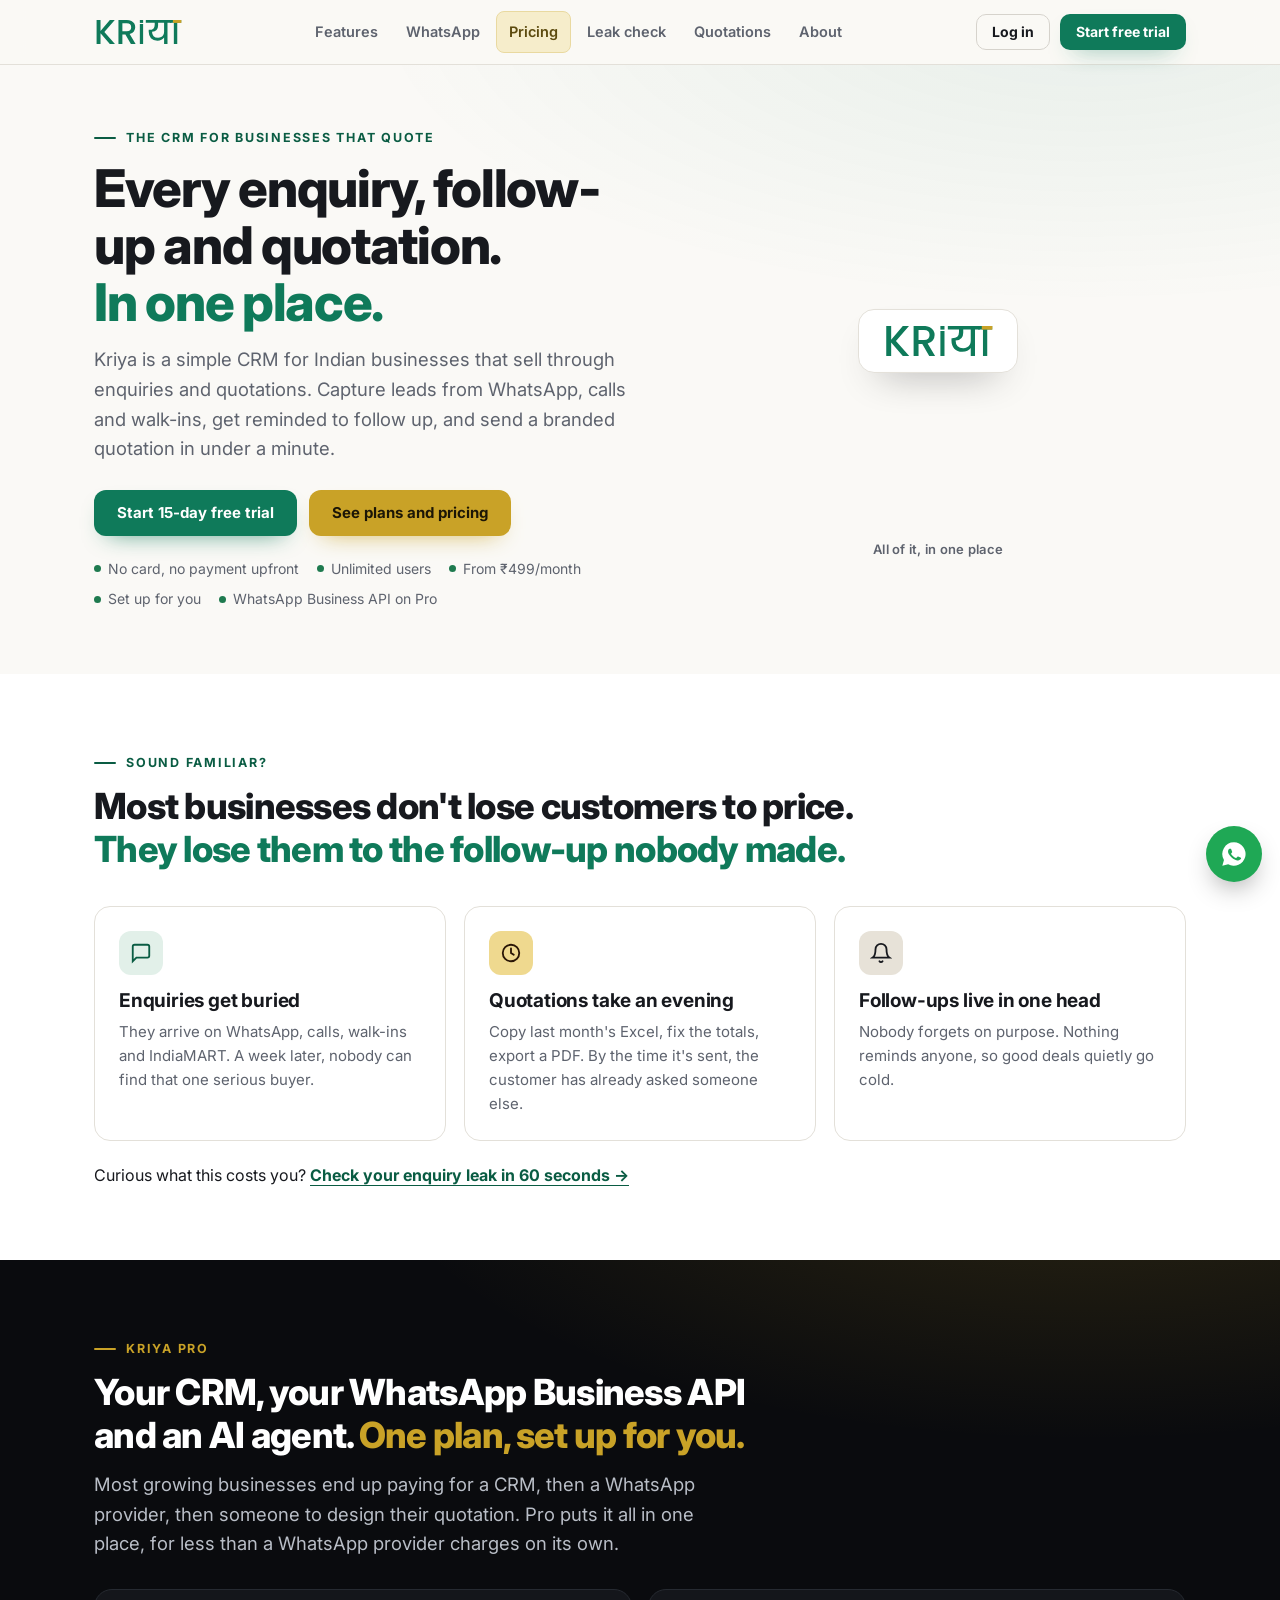
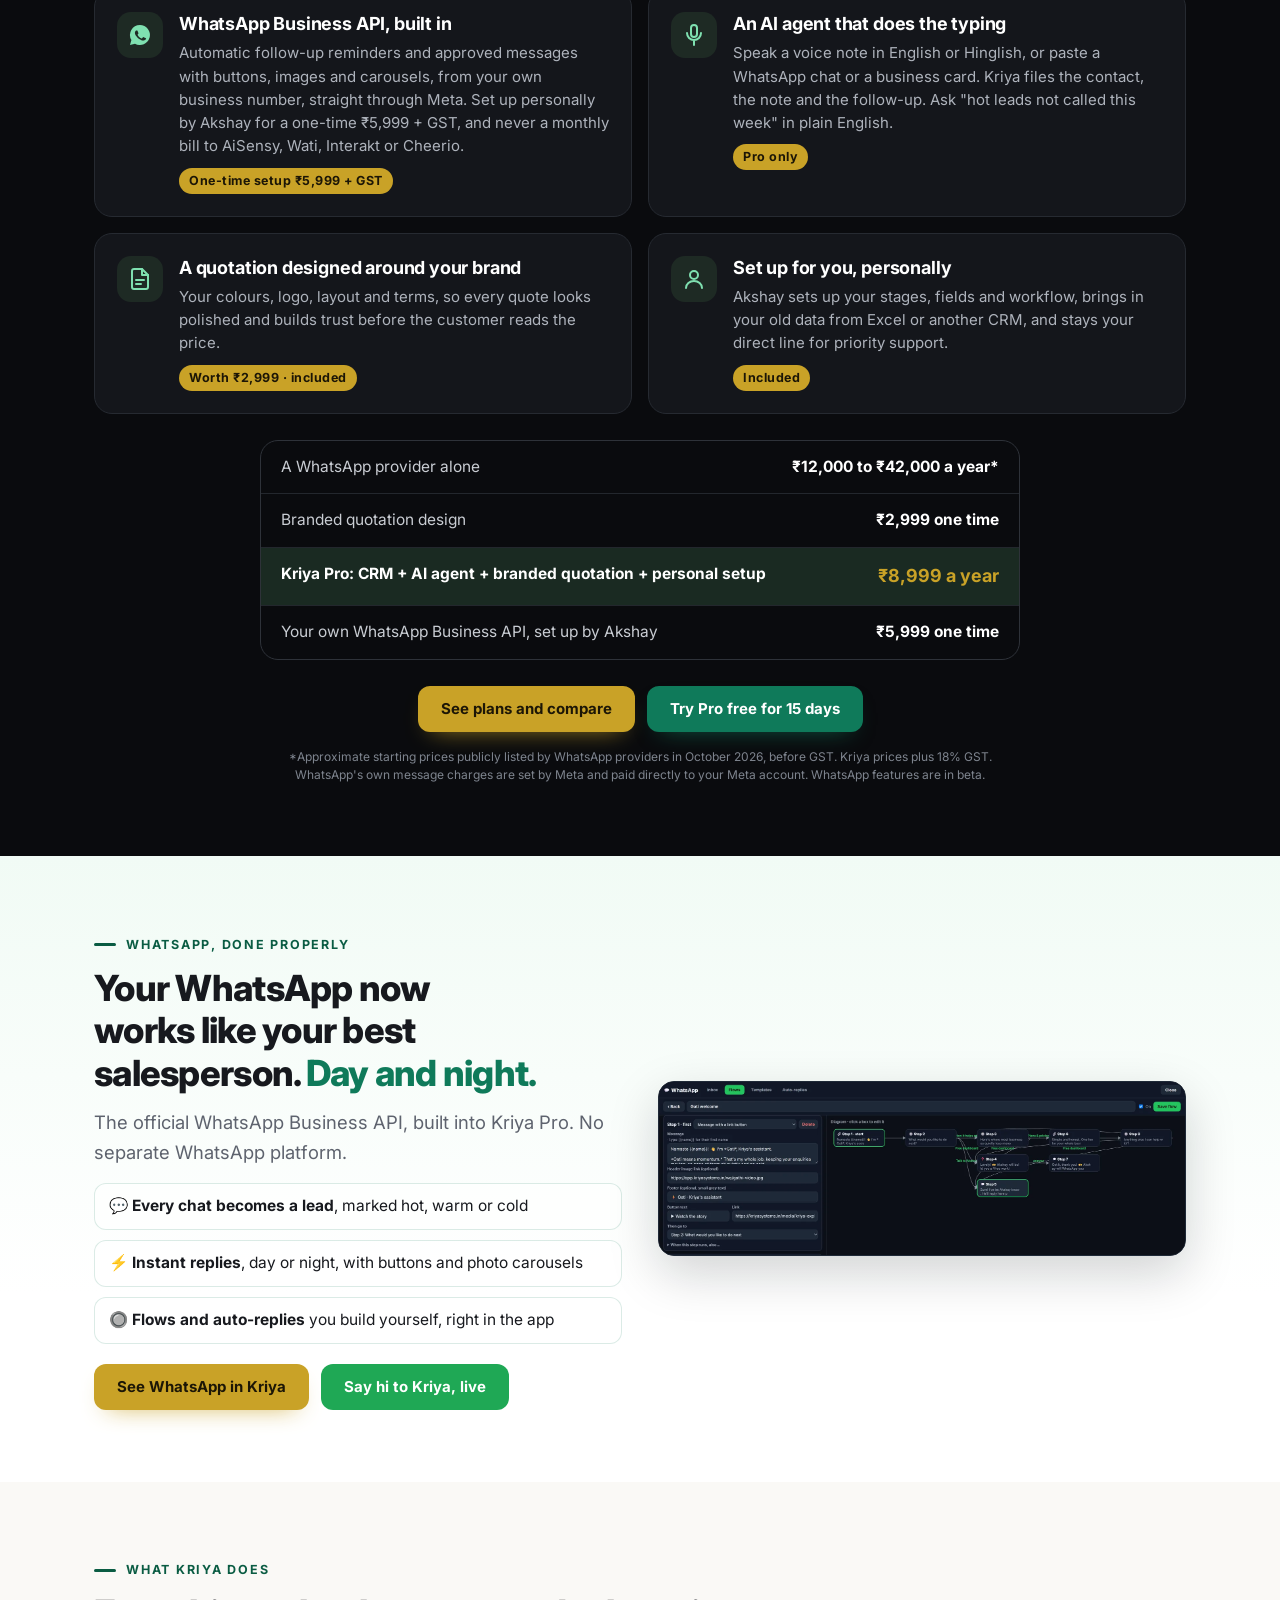
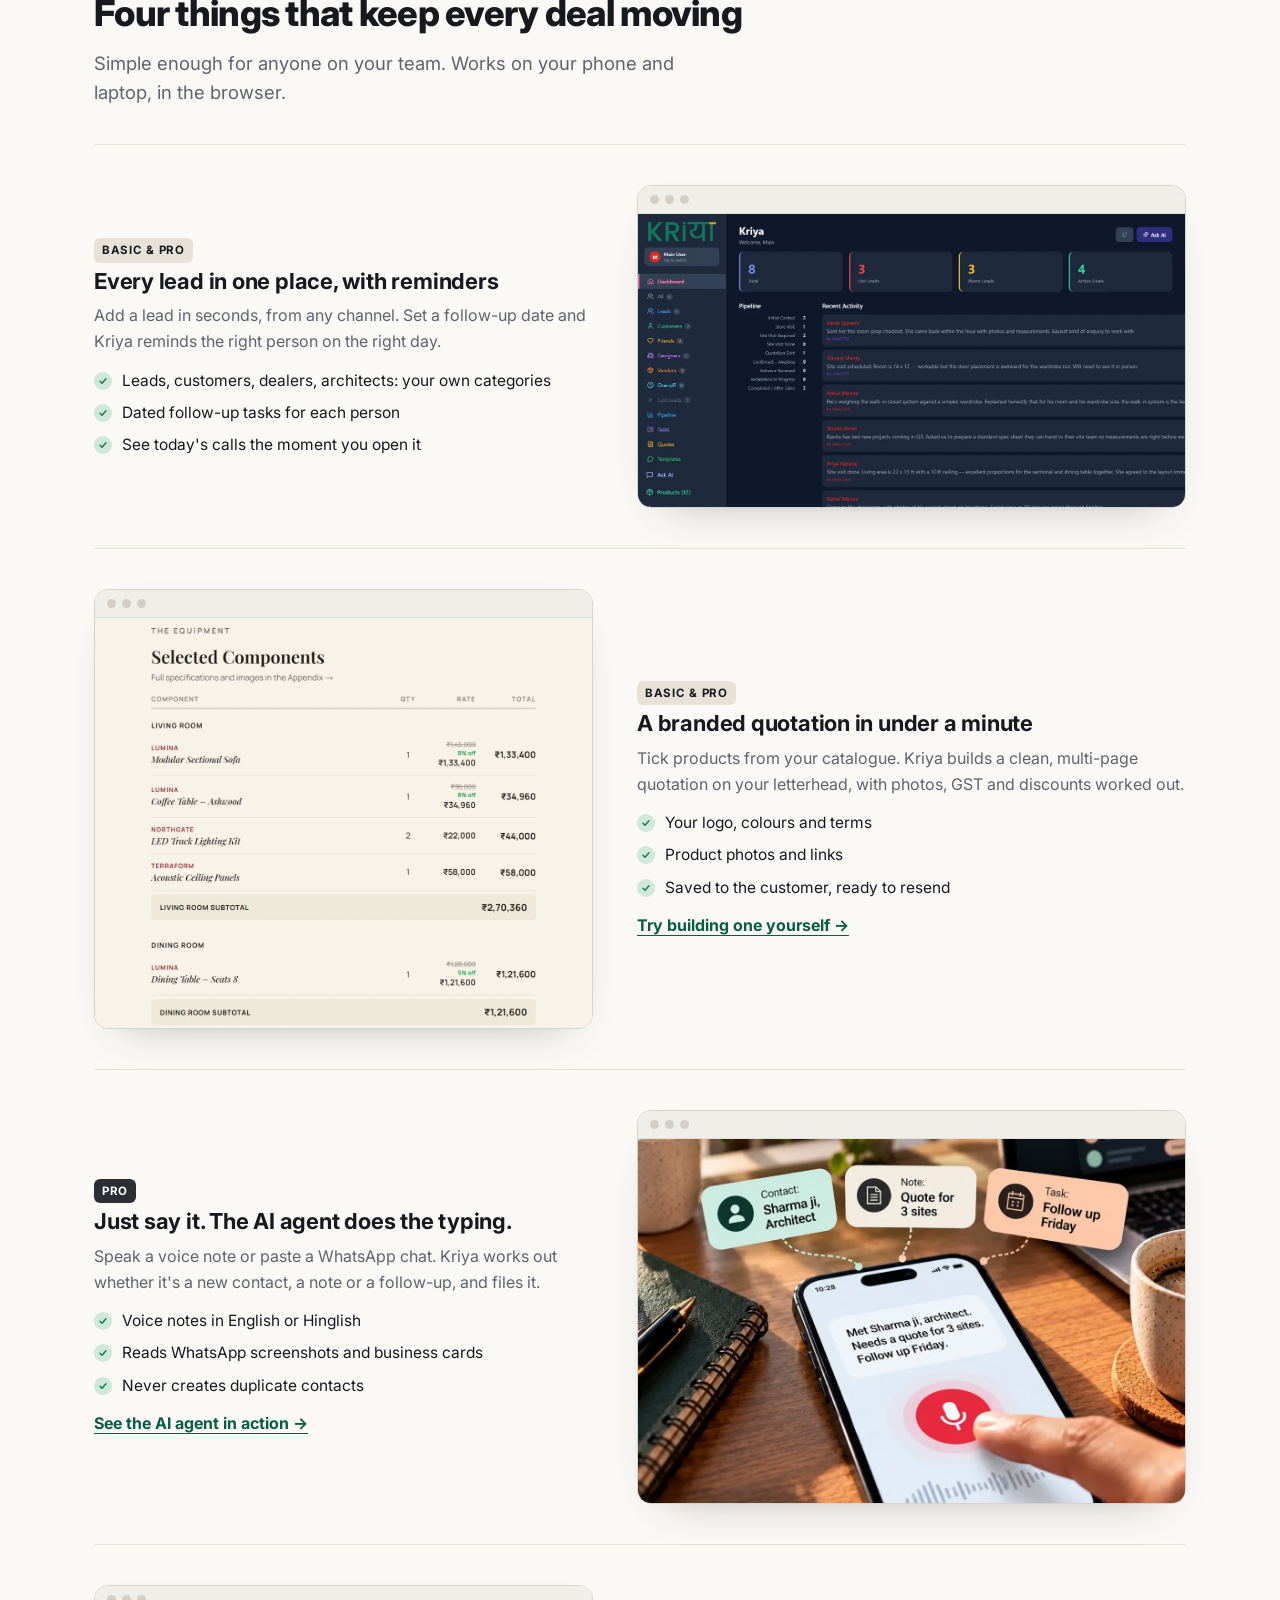
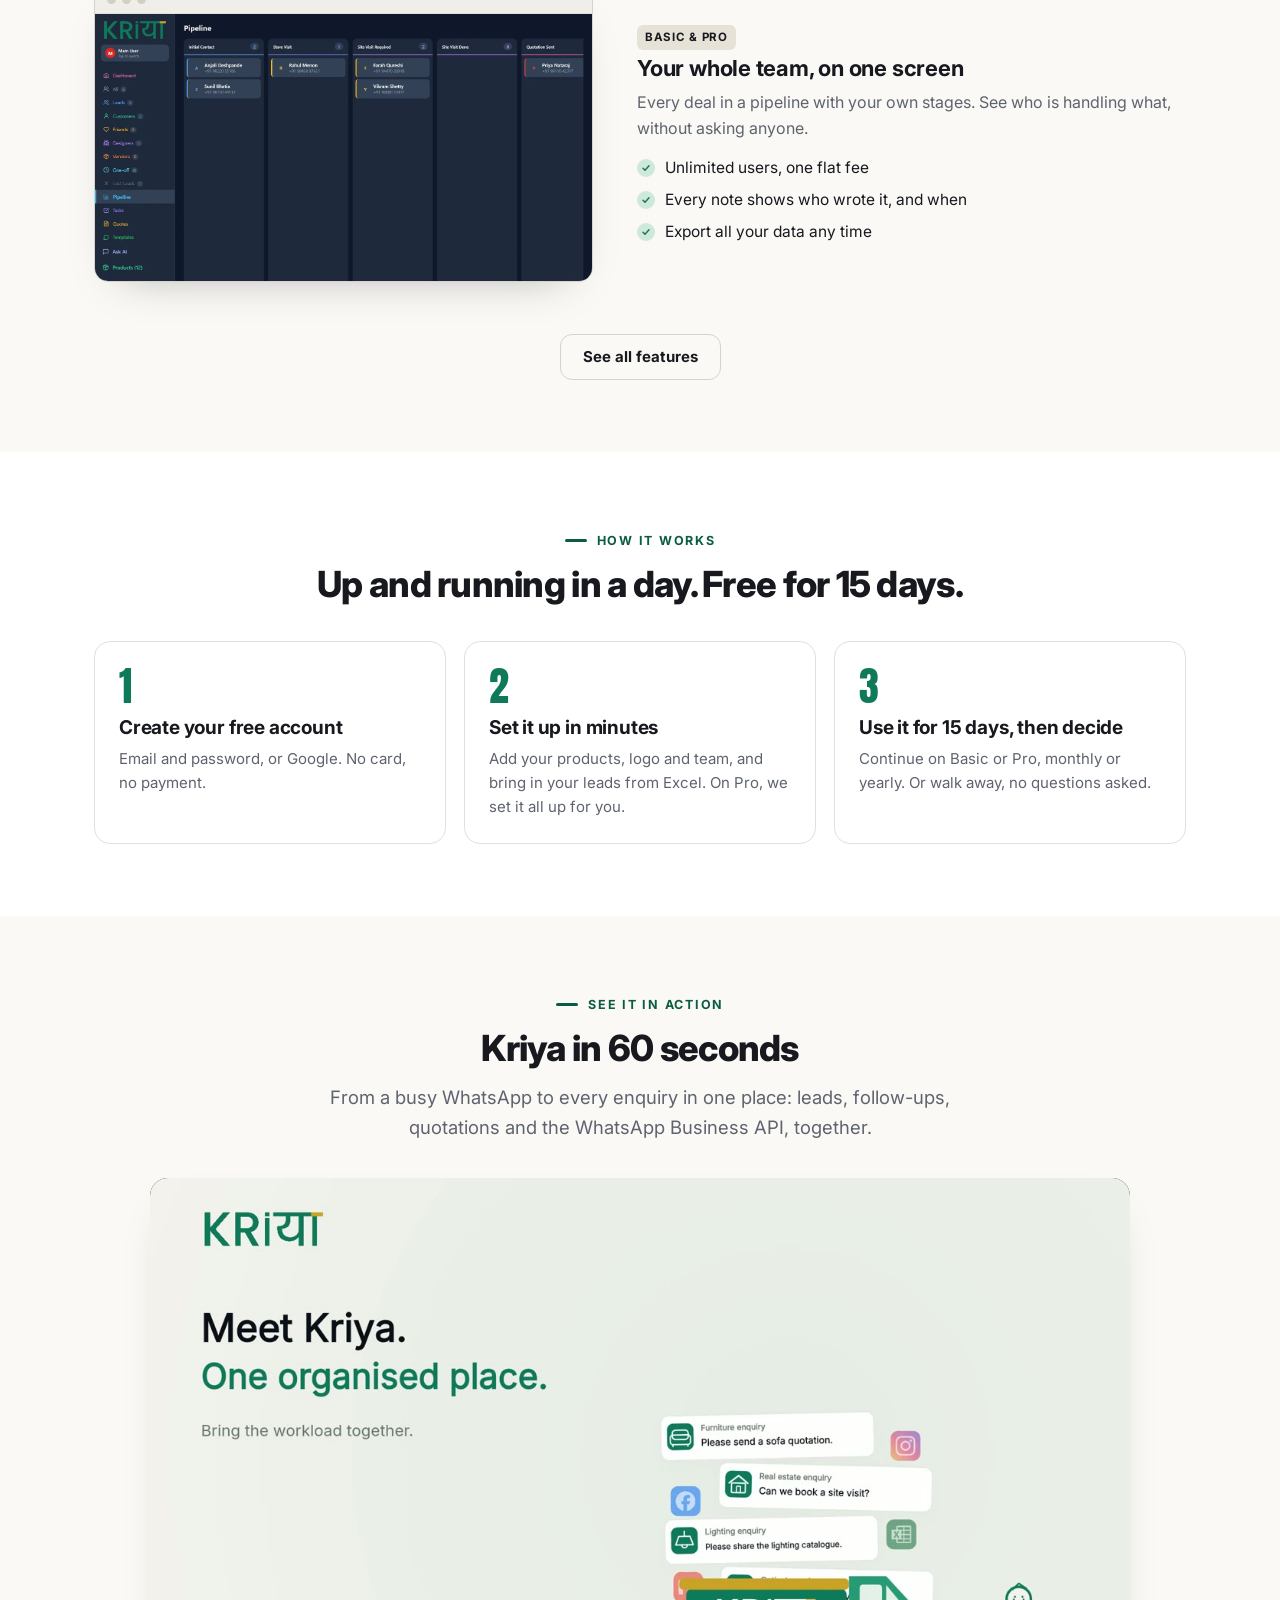
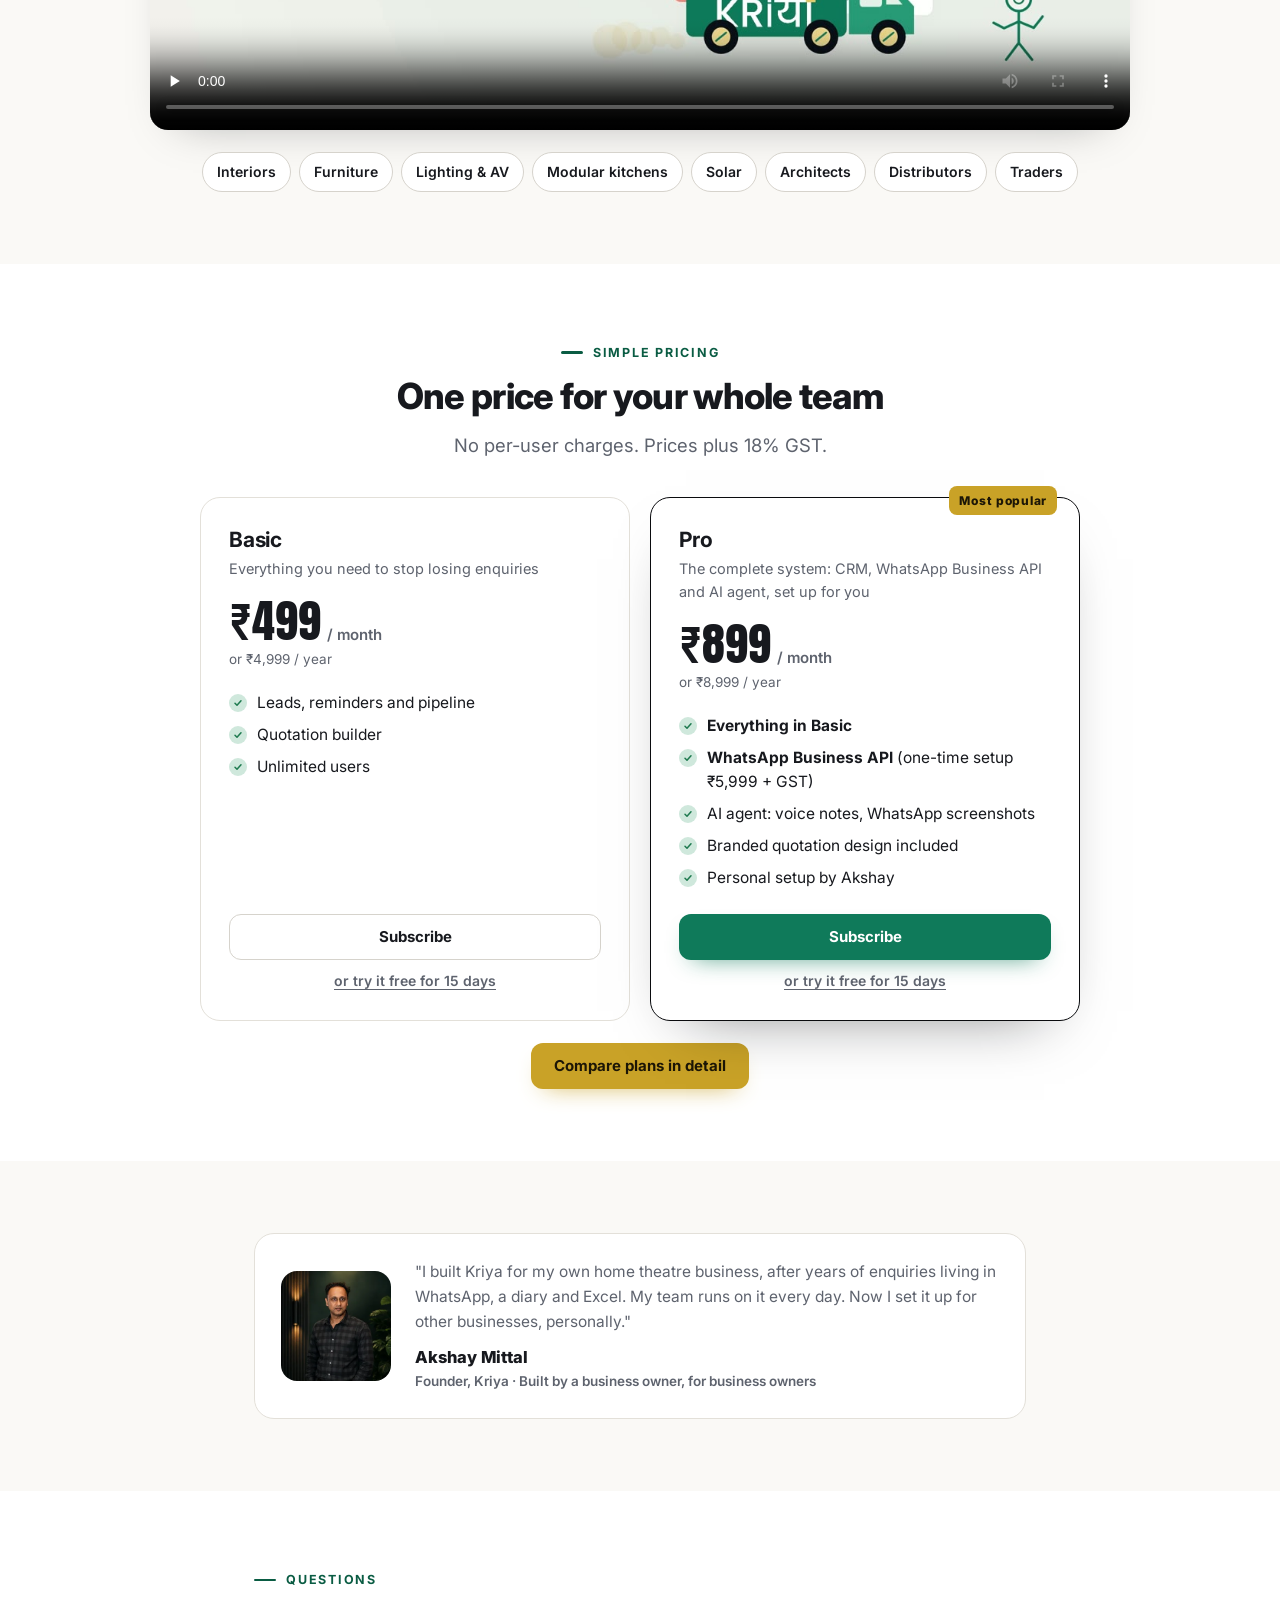
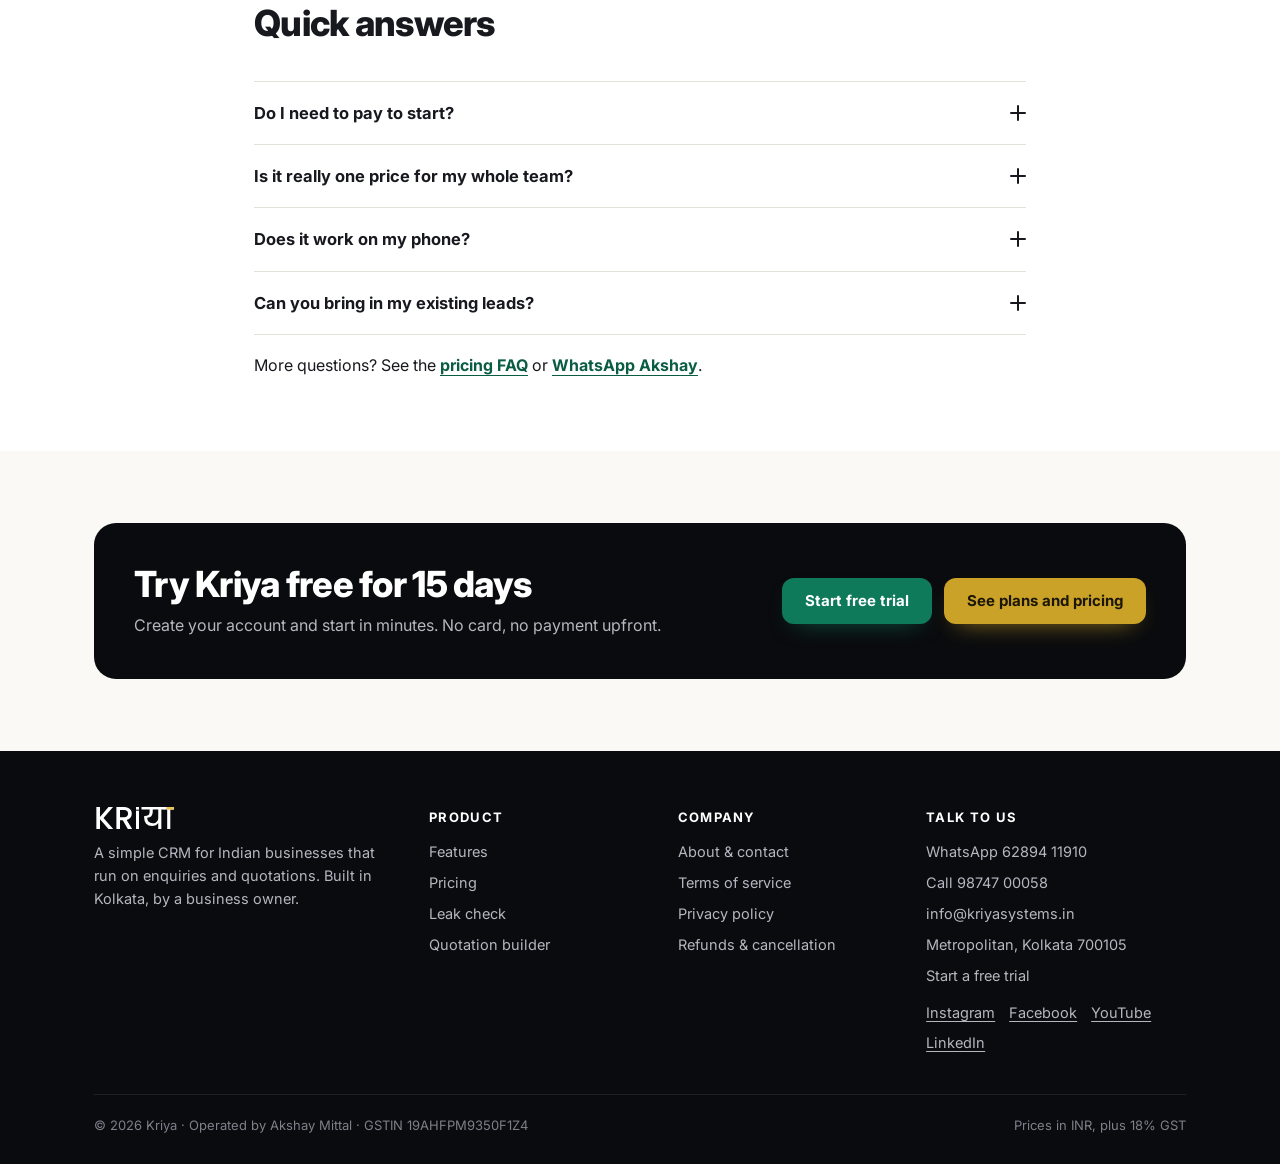
==== index.html @ 6ce44ea6 "Home: clearer WhatsApp section with key points and screenshot, linking to the WhatsApp page Co-Autho" ====
<!doctype html>
<html lang="en">
<head>
<meta charset="utf-8">
<meta name="viewport" content="width=device-width,initial-scale=1">
<title>Kriya · The CRM for businesses that quote</title>
<meta name="description" content="Kriya is a simple CRM for Indian businesses that run on enquiries and quotations. Capture every lead, never miss a follow-up, send branded quotations in a minute. From ₹499/month, unlimited users, 15 days free.">
<meta property="og:title" content="Kriya · The CRM for businesses that quote">
<meta property="og:description" content="Kriya is a simple CRM for Indian businesses that run on enquiries and quotations. Capture every lead, never miss a follow-up, send branded quotations in a minute. From ₹499/month, unlimited users, 15 days free.">
<meta property="og:type" content="website">
<meta name="theme-color" content="#0A0B0E">
<link rel="icon" href="media/favicon.svg?v=2" type="image/svg+xml"><link rel="alternate icon" href="favicon.ico?v=2" sizes="48x48"><link rel="apple-touch-icon" href="media/apple-touch-icon.png?v=2">
<link rel="preconnect" href="https://fonts.googleapis.com"><link rel="preconnect" href="https://fonts.gstatic.com" crossorigin>
<link href="https://fonts.googleapis.com/css2?family=Anton&family=Inter:wght@400;500;600;700;800&display=swap" rel="stylesheet">
<link rel="stylesheet" href="css/site.css?v=1792865825"><link rel="stylesheet" href="css/interact.css?v=1792865825">
<script src="https://cdnjs.cloudflare.com/ajax/libs/gsap/3.12.5/gsap.min.js" defer></script>
<script>!function(f,b,e,v,n,t,s){if(f.fbq)return;n=f.fbq=function(){n.callMethod?n.callMethod.apply(n,arguments):n.queue.push(arguments)};if(!f._fbq)f._fbq=n;n.push=n;n.loaded=!0;n.version='2.0';n.queue=[];t=b.createElement(e);t.async=!0;t.src=v;s=b.getElementsByTagName(e)[0];s.parentNode.insertBefore(t,s)}(window,document,'script','https://connect.facebook.net/en_US/fbevents.js');fbq('init','2253510351856304');fbq('track','PageView');</script>
<noscript><img height="1" width="1" style="display:none" alt="" src="https://www.facebook.com/tr?id=2253510351856304&ev=PageView&noscript=1"></noscript>
</head>
<body><header class="hdr"><div class="wrap">
  <a class="brand" href="index.html" aria-label="Kriya home"><svg xmlns="http://www.w3.org/2000/svg" viewBox="0 0 2709 740" width="2709" height="740"><path d="M487.6546762589928 740.0 201.23741007194246 408.86330935251794V740.0H79.85611510791367V0.0H201.23741007194246V337.5251798561151L488.7194244604317 0.0H640.9784172661871L319.42446043165467 370.53237410071944L646.3021582733813 740.0Z" fill="#0F7A5A"/><path d="M1138.2158273381297 740.0 967.8561151079136 444.0H875.2230215827338V740.0H753.841726618705V0.0H1009.3812949640288Q1094.5611510791368 0.0 1153.6546762589928 29.81294964028774Q1212.7482014388488 59.62589928057548 1242.0287769784172 109.66906474820138Q1271.3093525179856 159.71223021582728 1271.3093525179856 221.4676258992805Q1271.3093525179856 293.8705035971223 1229.2517985611512 352.9640287769784Q1187.1942446043167 412.0575539568345 1099.884892086331 433.3525179856115L1283.021582733813 740.0ZM875.2230215827338 347.1079136690647H1009.3812949640288Q1077.525179856115 347.1079136690647 1112.1294964028775 313.03597122302153Q1146.7338129496402 278.9640287769784 1146.7338129496402 221.4676258992805Q1146.7338129496402 163.97122302158266 1112.6618705035971 131.4964028776978Q1078.589928057554 99.02158273381292 1009.3812949640288 99.02158273381292H875.2230215827338Z" fill="#0F7A5A"/><path d="M1514.423021582734 124.0V740.0H1413.381294964029V124.0Z" fill="#0F7A5A"/><path d="M2387.897841726619 88H2265.897841726619V740H2160.897841726619V540Q2130.897841726619 584 2077.897841726619 610.5Q2024.897841726619 637 1951.897841726619 637Q1824.897841726619 637 1755.397841726619 561.0Q1685.897841726619 485 1685.897841726619 355Q1685.897841726619 329 1688.897841726619 304H1701.897841726619Q1787.897841726619 304 1829.897841726619 267.5Q1871.897841726619 231 1871.897841726619 150V88H1596.897841726619V0H2387.897841726619ZM2160.897841726619 88H1975.897841726619V168Q1975.897841726619 350 1788.897841726619 361V365Q1788.897841726619 449 1837.897841726619 499.0Q1886.897841726619 549 1973.897841726619 549Q2026.897841726619 549 2069.897841726619 526.0Q2112.897841726619 503 2136.897841726619 462.0Q2160.897841726619 421 2160.897841726619 369Z" fill="#0F7A5A"/><path d="M2461.897841726619 740V88H2339.897841726619V0H2688.897841726619V88H2566.897841726619V740Z" fill="#0F7A5A"/><rect x="2432.9" y="0" width="260.0" height="90" fill="#C9A227"/><rect x="1413.4" y="0.0" width="101.0" height="90" fill="#0F7A5A"/></svg></a>
  <nav class="nav" aria-label="Main"><a href="features.html" class="">Features</a><a href="whatsapp.html" class="">WhatsApp</a><a href="pricing.html" class="nav-price ">Pricing</a><a href="leak-check.html" class="">Leak check</a><a href="quotation-builder.html" class="">Quotations</a><a href="about.html" class="">About</a><a class="nav-login" href="https://app.kriyasystems.in/">Log in</a></nav>
  <div class="hdr-cta"><a class="btn btn-gold btn-sm hdr-price" href="pricing.html">Pricing</a><a class="btn btn-line btn-sm hdr-login" href="https://app.kriyasystems.in/">Log in</a><a class="btn btn-red btn-sm" href="start.html">Start free trial</a>
  <button class="menu-btn" type="button" aria-label="Menu" aria-expanded="false"><span></span></button></div>
</div></header>
<main><section class="hero">
  <div class="wrap hero-grid">
    <div>
      <div class="eyebrow rv">The CRM for businesses that quote</div>
      <h1 class="rv d1">Every enquiry, follow-up and quotation. <em>In one place.</em></h1>
      <p class="lead rv d2">Kriya is a simple CRM for Indian businesses that sell through enquiries and quotations. Capture leads from WhatsApp, calls and walk-ins, get reminded to follow up, and send a branded quotation in under a minute.</p>
      <div class="btn-row rv d3">
        <a class="btn btn-red" href="start.html">Start 15-day free trial</a>
        <a class="btn btn-gold" href="pricing.html">See plans and pricing</a>
      </div>
      <div class="trust rv d3"><span>No card, no payment upfront</span><span>Unlimited users</span><span>From ₹499/month</span><span>Set up for you</span><span>WhatsApp Business API on Pro</span></div>
    </div>
    <div class="loop rv d2" id="loop" aria-label="Animation: scattered enquiries become one organised system">
      <div class="lc lc-char" data-c="0" style="top:7%;left:5%"><small>WhatsApp, 9:47 PM</small><strong>"Send price pls"</strong></div>
      <div class="lc lc-peach" data-c="1" style="top:7%;right:5%"><small>Desktop</small><strong>Quote_v3_final2.xlsx</strong></div>
      <div class="lc lc-mint" data-c="2" style="top:33%;left:3%"><small>Diary, page 47</small><strong>Ramesh. Call Tuesday?</strong></div>
      <div class="lc lc-red" data-c="3" style="top:33%;right:3%"><small>Status unknown</small><strong>Quiet since March 12</strong></div>
      <div class="lc lc-sand" data-c="4" style="top:59%;left:9%"><small>Only in one head</small><strong>Ramji knows the rates</strong></div>
      <div class="lc lc-char" data-c="5" style="top:59%;right:9%"><small>This week</small><strong>3 missed follow-ups</strong></div>
      <div class="loop-logo"><svg xmlns="http://www.w3.org/2000/svg" viewBox="0 0 2709 740" width="2709" height="740"><path d="M487.6546762589928 740.0 201.23741007194246 408.86330935251794V740.0H79.85611510791367V0.0H201.23741007194246V337.5251798561151L488.7194244604317 0.0H640.9784172661871L319.42446043165467 370.53237410071944L646.3021582733813 740.0Z" fill="#0F7A5A"/><path d="M1138.2158273381297 740.0 967.8561151079136 444.0H875.2230215827338V740.0H753.841726618705V0.0H1009.3812949640288Q1094.5611510791368 0.0 1153.6546762589928 29.81294964028774Q1212.7482014388488 59.62589928057548 1242.0287769784172 109.66906474820138Q1271.3093525179856 159.71223021582728 1271.3093525179856 221.4676258992805Q1271.3093525179856 293.8705035971223 1229.2517985611512 352.9640287769784Q1187.1942446043167 412.0575539568345 1099.884892086331 433.3525179856115L1283.021582733813 740.0ZM875.2230215827338 347.1079136690647H1009.3812949640288Q1077.525179856115 347.1079136690647 1112.1294964028775 313.03597122302153Q1146.7338129496402 278.9640287769784 1146.7338129496402 221.4676258992805Q1146.7338129496402 163.97122302158266 1112.6618705035971 131.4964028776978Q1078.589928057554 99.02158273381292 1009.3812949640288 99.02158273381292H875.2230215827338Z" fill="#0F7A5A"/><path d="M1514.423021582734 124.0V740.0H1413.381294964029V124.0Z" fill="#0F7A5A"/><path d="M2387.897841726619 88H2265.897841726619V740H2160.897841726619V540Q2130.897841726619 584 2077.897841726619 610.5Q2024.897841726619 637 1951.897841726619 637Q1824.897841726619 637 1755.397841726619 561.0Q1685.897841726619 485 1685.897841726619 355Q1685.897841726619 329 1688.897841726619 304H1701.897841726619Q1787.897841726619 304 1829.897841726619 267.5Q1871.897841726619 231 1871.897841726619 150V88H1596.897841726619V0H2387.897841726619ZM2160.897841726619 88H1975.897841726619V168Q1975.897841726619 350 1788.897841726619 361V365Q1788.897841726619 449 1837.897841726619 499.0Q1886.897841726619 549 1973.897841726619 549Q2026.897841726619 549 2069.897841726619 526.0Q2112.897841726619 503 2136.897841726619 462.0Q2160.897841726619 421 2160.897841726619 369Z" fill="#0F7A5A"/><path d="M2461.897841726619 740V88H2339.897841726619V0H2688.897841726619V88H2566.897841726619V740Z" fill="#0F7A5A"/><rect x="2432.9" y="0" width="260.0" height="90" fill="#C9A227"/><rect x="1413.4" y="0.0" width="101.0" height="90" fill="#0F7A5A"/></svg></div>
      <div class="lc lc-mint" data-o="0" style="top:8%;left:6%"><small>Every enquiry</small><strong>Saved the moment it lands</strong></div>
      <div class="lc lc-peach" data-o="1" style="top:8%;right:6%"><small>Every follow-up</small><strong>Reminded on the right day</strong></div>
      <div class="lc lc-red" data-o="2" style="top:62%;left:6%"><small>Your quotation</small><strong>Sent in a minute</strong></div>
      <div class="lc lc-sand" data-o="3" style="top:62%;right:6%"><small>Your team</small><strong>Everyone on one screen</strong></div>
      <div class="loop-cap">Where your enquiries live today</div>
    </div>
  </div>
</section>

<section class="bg-white">
  <div class="wrap">
    <div class="sec-head rv">
      <div class="eyebrow">Sound familiar?</div>
      <h2>Most businesses don't lose customers to price. <em>They lose them to the follow-up nobody made.</em></h2>
    </div>
    <div class="grid g3">
      <div class="card tilt rv"><div class="ic ic-red"><svg viewBox="0 0 24 24" fill="none" stroke="currentColor" stroke-width="2" stroke-linecap="round"><path d="M21 15a2 2 0 0 1-2 2H7l-4 4V5a2 2 0 0 1 2-2h14a2 2 0 0 1 2 2z"/></svg></div><h3>Enquiries get buried</h3><p>They arrive on WhatsApp, calls, walk-ins and IndiaMART. A week later, nobody can find that one serious buyer.</p></div>
      <div class="card tilt rv d1"><div class="ic ic-peach"><svg viewBox="0 0 24 24" fill="none" stroke="currentColor" stroke-width="2" stroke-linecap="round"><circle cx="12" cy="12" r="9"/><path d="M12 7v5l3 2"/></svg></div><h3>Quotations take an evening</h3><p>Copy last month's Excel, fix the totals, export a PDF. By the time it's sent, the customer has already asked someone else.</p></div>
      <div class="card tilt rv d2"><div class="ic ic-sand"><svg viewBox="0 0 24 24" fill="none" stroke="currentColor" stroke-width="2" stroke-linecap="round"><path d="M18 8A6 6 0 0 0 6 8c0 7-3 9-3 9h18s-3-2-3-9"/><path d="M13.7 21a2 2 0 0 1-3.4 0"/></svg></div><h3>Follow-ups live in one head</h3><p>Nobody forgets on purpose. Nothing reminds anyone, so good deals quietly go cold.</p></div>
    </div>
    <p class="rv" style="margin-top:22px">Curious what this costs you? <a class="txt-link" href="leak-check.html">Check your enquiry leak in 60 seconds →</a></p>
  </div>
</section>


<section class="pro-band">
  <div class="wrap">
    <div class="pro-head rv">
      <div class="eyebrow">Kriya Pro</div>
      <h2>Your CRM, your WhatsApp Business API and an AI agent. <em>One plan, set up for you.</em></h2>
      <p class="lead">Most growing businesses end up paying for a CRM, then a WhatsApp provider, then someone to design their quotation. Pro puts it all in one place, for less than a WhatsApp provider charges on its own.</p>
    </div>
    <div class="pro-grid">
      <div class="pro-item rv"><span class="pro-ic"><svg viewBox="0 0 24 24" fill="currentColor" aria-hidden="true"><path d="M12 2a10 10 0 0 0-8.6 15.1L2 22l5-1.3A10 10 0 1 0 12 2zm5.5 14.2c-.2.6-1.3 1.2-1.8 1.3-.5.1-1 .1-1.6-.1-.4-.1-.9-.3-1.5-.6-2.7-1.2-4.4-3.9-4.6-4.1-.1-.2-1.1-1.4-1.1-2.7s.7-1.9.9-2.2c.2-.3.5-.3.7-.3h.5c.2 0 .4 0 .6.5l.8 2c.1.2.1.4 0 .5l-.3.5-.4.4c-.1.1-.3.3-.1.6.2.3.7 1.2 1.6 2 1.1 1 2 1.3 2.3 1.4.3.1.5.1.6-.1l.9-1c.2-.3.4-.2.6-.1l1.9.9c.3.1.5.2.5.3.1.1.1.7-.1 1.3z"/></svg></span><div><h3>WhatsApp Business API, built in</h3><p>Automatic follow-up reminders and approved messages with buttons, images and carousels, from your own business number, straight through Meta. Set up personally by Akshay for a one-time ₹5,999 + GST, and never a monthly bill to AiSensy, Wati, Interakt or Cheerio.</p><span class="pro-worth">One-time setup ₹5,999 + GST</span></div></div>
      <div class="pro-item rv d1"><span class="pro-ic"><svg viewBox="0 0 24 24" fill="none" stroke="currentColor" stroke-width="2" stroke-linecap="round" stroke-linejoin="round"><rect x="9" y="2" width="6" height="12" rx="3"/><path d="M5 10a7 7 0 0 0 14 0M12 17v5"/></svg></span><div><h3>An AI agent that does the typing</h3><p>Speak a voice note in English or Hinglish, or paste a WhatsApp chat or a business card. Kriya files the contact, the note and the follow-up. Ask "hot leads not called this week" in plain English.</p><span class="pro-worth">Pro only</span></div></div>
      <div class="pro-item rv"><span class="pro-ic"><svg viewBox="0 0 24 24" fill="none" stroke="currentColor" stroke-width="2" stroke-linecap="round" stroke-linejoin="round"><path d="M14 2H6a2 2 0 0 0-2 2v16a2 2 0 0 0 2 2h12a2 2 0 0 0 2-2V8z"/><path d="M14 2v6h6M8 13h8M8 17h5"/></svg></span><div><h3>A quotation designed around your brand</h3><p>Your colours, logo, layout and terms, so every quote looks polished and builds trust before the customer reads the price.</p><span class="pro-worth">Worth ₹2,999 · included</span></div></div>
      <div class="pro-item rv d1"><span class="pro-ic"><svg viewBox="0 0 24 24" fill="none" stroke="currentColor" stroke-width="2" stroke-linecap="round" stroke-linejoin="round"><circle cx="12" cy="8" r="4"/><path d="M4 21c0-4 3.6-7 8-7s8 3 8 7"/></svg></span><div><h3>Set up for you, personally</h3><p>Akshay sets up your stages, fields and workflow, brings in your old data from Excel or another CRM, and stays your direct line for priority support.</p><span class="pro-worth">Included</span></div></div>
    </div>
    <div class="pro-math rv">
      <div class="pro-math-row"><span>A WhatsApp provider alone</span><b>₹12,000 to ₹42,000 a year*</b></div>
      <div class="pro-math-row"><span>Branded quotation design</span><b>₹2,999 one time</b></div>
      <div class="pro-math-row total"><span>Kriya Pro: CRM + AI agent + branded quotation + personal setup</span><b>₹8,999 a year</b></div>
      <div class="pro-math-row"><span>Your own WhatsApp Business API, set up by Akshay</span><b>₹5,999 one time</b></div>
    </div>
    <div class="btn-row center rv" style="justify-content:center"><a class="btn btn-gold" href="pricing.html">See plans and compare</a><a class="btn btn-red" href="start.html?plan=pro">Try Pro free for 15 days</a></div>
    <p class="pro-note rv">*Approximate starting prices publicly listed by WhatsApp providers in October 2026, before GST. Kriya prices plus 18% GST. WhatsApp's own message charges are set by Meta and paid directly to your Meta account. WhatsApp features are in beta.</p>
  </div>
</section>

<section class="waai" id="whatsapp-ai">
  <div class="wrap">
    <div class="grid g2" style="align-items:center;gap:36px">
      <div class="rv">
        <div class="eyebrow">WhatsApp, done properly</div>
        <h2>Your WhatsApp now works like your best salesperson. <em>Day and night.</em></h2>
        <p class="lead">The official WhatsApp Business API, built into Kriya Pro. No separate WhatsApp platform.</p>
        <ul class="wa-points">
          <li>💬 <b>Every chat becomes a lead</b>, marked hot, warm or cold</li>
          <li>⚡ <b>Instant replies</b>, day or night, with buttons and photo carousels</li>
          <li>🔘 <b>Flows and auto-replies</b> you build yourself, right in the app</li>
        </ul>
        <div class="btn-row" style="margin-top:20px"><a class="btn btn-gold" href="whatsapp.html">See WhatsApp in Kriya</a><a class="btn btn-wa" href="https://wa.me/916289411910?text=Hi" target="_blank" rel="noopener">Say hi to Kriya, live</a></div>
      </div>
      <a class="appshot rv d1" href="whatsapp.html" style="display:block;margin:0"><img src="media/app-wa-flows.webp" alt="Kriya app: WhatsApp flow builder" loading="lazy" width="1600" height="527"></a>
    </div>
  </div>
</section>


<section>
  <div class="wrap">
    <div class="sec-head rv">
      <div class="eyebrow">What Kriya does</div>
      <h2>Four things that keep every deal moving</h2>
      <p class="lead">Simple enough for anyone on your team. Works on your phone and laptop, in the browser.</p>
    </div>
    <div class="frow">
      <div class="frow-text rv"><span class="tag">Basic &amp; Pro</span><h3>Every lead in one place, with reminders</h3><p>Add a lead in seconds, from any channel. Set a follow-up date and Kriya reminds the right person on the right day.</p>
        <ul class="ticks"><li>Leads, customers, dealers, architects: your own categories</li><li>Dated follow-up tasks for each person</li><li>See today's calls the moment you open it</li></ul></div>
      <div class="shot rv d1"><div class="shot-bar"><i></i><i></i><i></i></div><img src="media/shot-dashboard.webp" alt="Kriya dashboard showing leads and today's follow-ups" loading="lazy"></div>
    </div>
    <div class="frow flip">
      <div class="frow-text rv"><span class="tag">Basic &amp; Pro</span><h3>A branded quotation in under a minute</h3><p>Tick products from your catalogue. Kriya builds a clean, multi-page quotation on your letterhead, with photos, GST and discounts worked out.</p>
        <ul class="ticks"><li>Your logo, colours and terms</li><li>Product photos and links</li><li>Saved to the customer, ready to resend</li></ul>
        <p style="margin-top:14px"><a class="txt-link" href="quotation-builder.html">Try building one yourself →</a></p></div>
      <div class="shot rv d1"><div class="shot-bar"><i></i><i></i><i></i></div><img src="media/shot-quotation.webp" alt="A quotation built in Kriya" loading="lazy"></div>
    </div>
    <div class="frow">
      <div class="frow-text rv"><span class="tag tag-pro">Pro</span><h3>Just say it. The AI agent does the typing.</h3><p>Speak a voice note or paste a WhatsApp chat. Kriya works out whether it's a new contact, a note or a follow-up, and files it.</p>
        <ul class="ticks"><li>Voice notes in English or Hinglish</li><li>Reads WhatsApp screenshots and business cards</li><li>Never creates duplicate contacts</li></ul>
        <p style="margin-top:14px"><a class="txt-link" href="features.html#ai">See the AI agent in action →</a></p></div>
      <div class="shot rv d1"><div class="shot-bar"><i></i><i></i><i></i></div><img src="media/scene-ai-voice.webp" alt="A voice note turned into a contact, a note and a task" loading="lazy"></div>
    </div>
    <div class="frow flip">
      <div class="frow-text rv"><span class="tag">Basic &amp; Pro</span><h3>Your whole team, on one screen</h3><p>Every deal in a pipeline with your own stages. See who is handling what, without asking anyone.</p>
        <ul class="ticks"><li>Unlimited users, one flat fee</li><li>Every note shows who wrote it, and when</li><li>Export all your data any time</li></ul></div>
      <div class="shot rv d1"><div class="shot-bar"><i></i><i></i><i></i></div><img src="media/shot-pipeline.webp" alt="Kriya pipeline with deals in stages" loading="lazy"></div>
    </div>
    <p class="center rv" style="margin-top:12px"><a class="btn btn-ghost" href="features.html">See all features</a></p>
  </div>
</section>

<section class="bg-white">
  <div class="wrap">
    <div class="sec-head center rv">
      <div class="eyebrow">How it works</div>
      <h2>Up and running in a day. Free for 15 days.</h2>
    </div>
    <div class="grid g3">
      <div class="card tilt rv"><div class="num" style="font-size:40px;color:var(--red);line-height:1">1</div><h3 style="margin-top:10px">Create your free account</h3><p>Email and password, or Google. No card, no payment.</p></div>
      <div class="card tilt rv d1"><div class="num" style="font-size:40px;color:var(--red);line-height:1">2</div><h3 style="margin-top:10px">Set it up in minutes</h3><p>Add your products, logo and team, and bring in your leads from Excel. On Pro, we set it all up for you.</p></div>
      <div class="card tilt rv d2"><div class="num" style="font-size:40px;color:var(--red);line-height:1">3</div><h3 style="margin-top:10px">Use it for 15 days, then decide</h3><p>Continue on Basic or Pro, monthly or yearly. Or walk away, no questions asked.</p></div>
    </div>
  </div>
</section>

<section>
  <div class="wrap">
    <div class="sec-head center rv"><div class="eyebrow">See it in action</div><h2>Kriya in 60 seconds</h2>
      <p class="lead">From a busy WhatsApp to every enquiry in one place: leads, follow-ups, quotations and the WhatsApp Business API, together.</p></div>
    <div class="vid60 rv d1">
      <video class="vid-land" controls playsinline preload="none" poster="media/kriya-60s-landscape-cover.jpg"><source src="media/kriya-60s-landscape.mp4" type="video/mp4"></video>
      <video class="vid-port" controls playsinline preload="none" poster="media/kriya-60s-portrait-cover.jpg"><source src="media/kriya-60s-portrait.mp4" type="video/mp4"></video>
    </div>
    <div class="chips center rv" style="margin-top:22px;justify-content:center">
      <span class="chip">Interiors</span><span class="chip">Furniture</span><span class="chip">Lighting &amp; AV</span><span class="chip">Modular kitchens</span><span class="chip">Solar</span><span class="chip">Architects</span><span class="chip">Distributors</span><span class="chip">Traders</span>
    </div>
  </div>
</section>

<section class="bg-white">
  <div class="wrap">
    <div class="sec-head center rv">
      <div class="eyebrow">Simple pricing</div>
      <h2>One price for your whole team</h2>
      <p class="lead">No per-user charges. Prices plus 18% GST.</p>
    </div>
    <div class="plans" style="margin-top:0">
      <div class="plan tilt rv"><h3>Basic</h3><p class="for">Everything you need to stop losing enquiries</p>
        <div class="price"><span class="amt">₹499</span><span class="per">/ month</span></div><p class="price-note">or ₹4,999 / year</p>
        <ul class="ticks"><li>Leads, reminders and pipeline</li><li>Quotation builder</li><li>Unlimited users</li></ul>
        <a class="btn btn-ghost btn-block" href="pay.html?plan=basic">Subscribe</a><a class="plan-trial" href="start.html?plan=basic">or try it free for 15 days</a></div>
      <div class="plan pop tilt rv d1"><span class="plan-badge">Most popular</span><h3>Pro</h3><p class="for">The complete system: CRM, WhatsApp Business API and AI agent, set up for you</p>
        <div class="price"><span class="amt">₹899</span><span class="per">/ month</span></div><p class="price-note">or ₹8,999 / year</p>
        <ul class="ticks"><li><b>Everything in Basic</b></li><li><b>WhatsApp Business API</b> (one-time setup ₹5,999 + GST)</li><li>AI agent: voice notes, WhatsApp screenshots</li><li>Branded quotation design included</li><li>Personal setup by Akshay</li></ul>
        <a class="btn btn-red btn-block" href="pay.html?plan=pro">Subscribe</a><a class="plan-trial" href="start.html?plan=pro">or try it free for 15 days</a></div>
    </div>
    <p class="center rv" style="margin-top:22px"><a class="btn btn-gold" href="pricing.html">Compare plans in detail</a></p>
  </div>
</section>

<section>
  <div class="wrap narrow">
    <div class="founder rv">
      <img src="media/founder.webp" alt="Akshay Mittal, founder of Kriya" loading="lazy">
      <div><p>"I built Kriya for my own home theatre business, after years of enquiries living in WhatsApp, a diary and Excel. My team runs on it every day. Now I set it up for other businesses, personally."</p>
        <div class="who">Akshay Mittal<span>Founder, Kriya · Built by a business owner, for business owners</span></div></div>
    </div>
  </div>
</section>

<section class="bg-white">
  <div class="wrap narrow">
    <div class="sec-head rv"><div class="eyebrow">Questions</div><h2>Quick answers</h2></div>
    <div class="faq rv">
      <div class="faq-item"><button class="faq-q">Do I need to pay to start?<span class="plus"></span></button><div class="faq-a"><p>No. The 15-day free trial needs no card and no payment. You only choose a plan if you decide to continue.</p></div></div>
      <div class="faq-item"><button class="faq-q">Is it really one price for my whole team?<span class="plus"></span></button><div class="faq-a"><p>Yes. Basic and Pro both include unlimited users. Hiring more people never raises your bill.</p></div></div>
      <div class="faq-item"><button class="faq-q">Does it work on my phone?<span class="plus"></span></button><div class="faq-a"><p>Yes. Kriya runs in your phone's browser and on any laptop. There's nothing to install.</p></div></div>
      <div class="faq-item"><button class="faq-q">Can you bring in my existing leads?<span class="plus"></span></button><div class="faq-a"><p>Yes. Excel sheets, old CRM exports and price lists come in as part of setup, with original dates kept.</p></div></div>
    </div>
    <p class="rv" style="margin-top:18px">More questions? See the <a class="txt-link" href="pricing.html#faq">pricing FAQ</a> or <a class="txt-link" href="https://wa.me/916289411910?text=Hi%20Akshay%2C%20I%20saw%20Kriya.%20Quick%20question." target="_blank" rel="noopener">WhatsApp Akshay</a>.</p>
  </div>
</section>

<section>
  <div class="wrap">
    <div class="cta-band rv">
      <div><h2>Try Kriya free for 15 days</h2><p>Create your account and start in minutes. No card, no payment upfront.</p></div>
      <div class="btn-row" style="margin-top:0"><a class="btn btn-red" href="start.html">Start free trial</a><a class="btn btn-gold" href="pricing.html">See plans and pricing</a></div>
    </div>
  </div>
</section>
</main>
<footer class="ftr"><div class="wrap">
  <div class="ftr-grid">
    <div><a class="brand" href="index.html" aria-label="Kriya"><svg xmlns="http://www.w3.org/2000/svg" viewBox="0 0 2709 740" width="2709" height="740"><path d="M487.6546762589928 740.0 201.23741007194246 408.86330935251794V740.0H79.85611510791367V0.0H201.23741007194246V337.5251798561151L488.7194244604317 0.0H640.9784172661871L319.42446043165467 370.53237410071944L646.3021582733813 740.0Z" fill="#FFFFFF"/><path d="M1138.2158273381297 740.0 967.8561151079136 444.0H875.2230215827338V740.0H753.841726618705V0.0H1009.3812949640288Q1094.5611510791368 0.0 1153.6546762589928 29.81294964028774Q1212.7482014388488 59.62589928057548 1242.0287769784172 109.66906474820138Q1271.3093525179856 159.71223021582728 1271.3093525179856 221.4676258992805Q1271.3093525179856 293.8705035971223 1229.2517985611512 352.9640287769784Q1187.1942446043167 412.0575539568345 1099.884892086331 433.3525179856115L1283.021582733813 740.0ZM875.2230215827338 347.1079136690647H1009.3812949640288Q1077.525179856115 347.1079136690647 1112.1294964028775 313.03597122302153Q1146.7338129496402 278.9640287769784 1146.7338129496402 221.4676258992805Q1146.7338129496402 163.97122302158266 1112.6618705035971 131.4964028776978Q1078.589928057554 99.02158273381292 1009.3812949640288 99.02158273381292H875.2230215827338Z" fill="#FFFFFF"/><path d="M1514.423021582734 124.0V740.0H1413.381294964029V124.0Z" fill="#FFFFFF"/><path d="M2387.897841726619 88H2265.897841726619V740H2160.897841726619V540Q2130.897841726619 584 2077.897841726619 610.5Q2024.897841726619 637 1951.897841726619 637Q1824.897841726619 637 1755.397841726619 561.0Q1685.897841726619 485 1685.897841726619 355Q1685.897841726619 329 1688.897841726619 304H1701.897841726619Q1787.897841726619 304 1829.897841726619 267.5Q1871.897841726619 231 1871.897841726619 150V88H1596.897841726619V0H2387.897841726619ZM2160.897841726619 88H1975.897841726619V168Q1975.897841726619 350 1788.897841726619 361V365Q1788.897841726619 449 1837.897841726619 499.0Q1886.897841726619 549 1973.897841726619 549Q2026.897841726619 549 2069.897841726619 526.0Q2112.897841726619 503 2136.897841726619 462.0Q2160.897841726619 421 2160.897841726619 369Z" fill="#FFFFFF"/><path d="M2461.897841726619 740V88H2339.897841726619V0H2688.897841726619V88H2566.897841726619V740Z" fill="#FFFFFF"/><rect x="2432.9" y="0" width="260.0" height="90" fill="#E6C45A"/><rect x="1413.4" y="0.0" width="101.0" height="90" fill="#FFFFFF"/></svg></a>
      <p>A simple CRM for Indian businesses that run on enquiries and quotations. Built in Kolkata, by a business owner.</p></div>
    <div><h4>Product</h4><ul><li><a href="features.html">Features</a></li><li><a href="pricing.html">Pricing</a></li><li><a href="leak-check.html">Leak check</a></li><li><a href="quotation-builder.html">Quotation builder</a></li></ul></div>
    <div><h4>Company</h4><ul><li><a href="about.html">About &amp; contact</a></li><li><a href="terms.html">Terms of service</a></li><li><a href="privacy.html">Privacy policy</a></li><li><a href="refunds.html">Refunds &amp; cancellation</a></li></ul></div>
    <div><h4>Talk to us</h4><ul><li><a href="https://wa.me/916289411910?text=Hi%20Akshay%2C%20I%20saw%20Kriya.%20Quick%20question." target="_blank" rel="noopener">WhatsApp 62894 11910</a></li><li><a href="tel:+919874700058">Call 98747 00058</a></li><li><a href="mailto:info@kriyasystems.in">info@kriyasystems.in</a></li><li><a href="https://maps.app.goo.gl/K7Q7RPpEMNNqTarj6" target="_blank" rel="noopener">Metropolitan, Kolkata 700105</a></li><li><a href="start.html">Start a free trial</a></li></ul>
      <div class="ftr-soc"><a href="https://www.instagram.com/kriya.systems/" target="_blank" rel="noopener">Instagram</a><a href="https://www.facebook.com/kriya.systems/" target="_blank" rel="noopener">Facebook</a><a href="https://www.youtube.com/@KriyaSystems" target="_blank" rel="noopener">YouTube</a><a href="https://www.linkedin.com/in/akshay-mittal-7527051a2/" target="_blank" rel="noopener">LinkedIn</a></div></div>
  </div>
  <div class="ftr-bot"><span>© 2026 Kriya · Operated by Akshay Mittal · GSTIN 19AHFPM9350F1Z4</span><span>Prices in INR, plus 18% GST</span></div>
</div></footer>
<a class="wa-float" href="https://wa.me/916289411910?text=Hi%20Akshay%2C%20I%20saw%20Kriya.%20Quick%20question." target="_blank" rel="noopener" aria-label="Chat on WhatsApp"><svg viewBox="0 0 24 24" fill="currentColor" aria-hidden="true"><path d="M12 2a10 10 0 0 0-8.6 15.1L2 22l5-1.3A10 10 0 1 0 12 2zm5.5 14.2c-.2.6-1.3 1.2-1.8 1.3-.5.1-1 .1-1.6-.1-.4-.1-.9-.3-1.5-.6-2.7-1.2-4.4-3.9-4.6-4.1-.1-.2-1.1-1.4-1.1-2.7s.7-1.9.9-2.2c.2-.3.5-.3.7-.3h.5c.2 0 .4 0 .6.5l.8 2c.1.2.1.4 0 .5l-.3.5-.4.4c-.1.1-.3.3-.1.6.2.3.7 1.2 1.6 2 1.1 1 2 1.3 2.3 1.4.3.1.5.1.6-.1l.9-1c.2-.3.4-.2.6-.1l1.9.9c.3.1.5.2.5.3.1.1.1.7-.1 1.3z"/></svg></a>
<script src="js/interact.js?v=1792865825" defer></script><script src="js/site.js?v=1792865825" defer></script>
</body>
</html>
---- css/site.css ----
/* Kriya site: shared styles.
   Same brand as the v8 catalogue (near-black, warm light grey, crimson, mint, peach, sand, charcoal),
   but answer-first: Inter, sentence case, calmer sizes, tighter spacing. Anton only for big numbers. */
:root{
  --black:#0A0B0E; --ink:#16181D; --page:#F3F2EE; --page2:#FAF9F6; --card:#FFFFFF;
  --red:#0F7A5A; --red-dk:#0A5C43; --gold:#C9A227; --err:#C62D42; --mint:#CFE8DC; --mint-dk:#1E7A4F; --peach:#EFD98F; --char:#2B2E35; --sand:#E7E2D8;
  --txt:#17191E; --grey:#5E636E; --line:#E3E0D9; --line2:#D6D3CC;
  --ltxt:#F2F1EC; --lgrey:#B4B7C0; --lline:#2A2D34;
  --num:'Anton',Impact,'Arial Narrow',sans-serif;
  --sans:'Inter',-apple-system,BlinkMacSystemFont,'Segoe UI',sans-serif;
  --ease:cubic-bezier(.16,1,.3,1);
  --r:16px; --r-sm:10px;
  --shadow:0 18px 44px -28px rgba(10,11,14,.35);
}
*{margin:0;padding:0;box-sizing:border-box}
html{scroll-behavior:smooth;-webkit-text-size-adjust:100%}
body{background:var(--page2);color:var(--txt);font-family:var(--sans);font-size:16px;line-height:1.6;overflow-x:hidden;-webkit-font-smoothing:antialiased}
img,svg,video{max-width:100%;display:block}
[hidden]{display:none!important}
a{color:inherit;text-decoration:none}
button{font:inherit}
.wrap{max-width:1140px;margin:0 auto;padding:0 24px}
.narrow{max-width:820px}
@media(max-width:720px){.wrap{padding:0 16px}}
section{padding:72px 0;position:relative}
@media(max-width:720px){section{padding:52px 0}}
.bg-white{background:var(--card)}
.bg-page{background:var(--page)}
.bg-dark{background:var(--black);color:var(--ltxt)}
.bg-dark .muted{color:var(--lgrey)}
::selection{background:var(--red);color:#fff}

/* ---------- type ---------- */
.eyebrow{display:inline-flex;align-items:center;gap:10px;font-size:12.5px;font-weight:700;letter-spacing:.14em;text-transform:uppercase;color:var(--red-dk);margin-bottom:12px}
.eyebrow::before{content:'';width:22px;height:2.5px;border-radius:2px;background:currentColor}
.bg-dark .eyebrow{color:var(--peach)}
h1,.h1{font-size:clamp(32px,4.6vw,52px);line-height:1.1;font-weight:800;letter-spacing:-.025em;text-wrap:balance}
h2,.h2{font-size:clamp(25px,3.1vw,36px);line-height:1.18;font-weight:800;letter-spacing:-.02em;text-wrap:balance}
h3,.h3{font-size:19px;line-height:1.3;font-weight:700;letter-spacing:-.01em}
h1 em,h2 em{font-style:normal;color:var(--red)}
.bg-dark h1 em,.bg-dark h2 em,.cta-band h2 em{color:var(--peach)}
.lead{font-size:clamp(16.5px,1.6vw,18.5px);color:var(--grey);max-width:640px;margin-top:14px;line-height:1.6}
.bg-dark .lead{color:var(--lgrey)}
.muted{color:var(--grey)}
.small{font-size:14px}
.center{text-align:center}
.center .lead{margin-left:auto;margin-right:auto}
.sec-head{margin-bottom:36px}
.num{font-family:var(--num);font-weight:400;letter-spacing:.01em;font-variant-numeric:tabular-nums}
.txt-link{color:var(--red-dk);font-weight:700;border-bottom:1.5px solid currentColor}
.bg-dark .txt-link{color:var(--peach)}

/* ---------- buttons ---------- */
.btn{display:inline-flex;align-items:center;justify-content:center;gap:8px;font-weight:700;font-size:15px;padding:13px 22px;border-radius:12px;border:1.5px solid transparent;cursor:pointer;transition:transform .2s var(--ease),box-shadow .2s,background .2s,border-color .2s;white-space:nowrap;line-height:1.2}
.btn:hover{transform:translateY(-1px)}
.btn-red{background:var(--red);color:#fff;box-shadow:0 10px 24px -14px rgba(15,122,90,.9)}
.btn-red:hover{background:var(--red-dk)}
.btn-dark{background:var(--black);color:#fff}
.btn-ghost{background:transparent;border-color:var(--line2);color:var(--txt)}
.btn-ghost:hover{border-color:var(--txt)}
.bg-dark .btn-ghost,.cta-band .btn-ghost{border-color:#3A3D45;color:#fff}
.bg-dark .btn-ghost:hover,.cta-band .btn-ghost:hover{border-color:#fff}
.btn-wa{background:#1FA855;color:#fff}
.btn-wa:hover{background:#25BD60}
.btn-sm{padding:9px 15px;font-size:14px;border-radius:10px}
.btn-block{width:100%}
.btn-row{display:flex;gap:12px;flex-wrap:wrap;margin-top:26px}
@media(max-width:520px){.btn-row .btn{flex:1 1 100%}.btn{white-space:normal;text-align:center}}

/* ---------- header ---------- */
.hdr{position:sticky;top:0;z-index:100;background:rgba(250,249,246,.9);backdrop-filter:saturate(1.4) blur(12px);-webkit-backdrop-filter:saturate(1.4) blur(12px);border-bottom:1px solid var(--line)}
.hdr .wrap{display:flex;align-items:center;justify-content:space-between;gap:20px;height:64px}
.brand{display:flex;align-items:center}
.brand svg{height:24px;width:auto}
.nav{display:flex;align-items:center;gap:4px}
.nav a{white-space:nowrap;font-size:14.5px;font-weight:600;color:var(--grey);padding:8px 12px;border-radius:8px;transition:color .2s,background .2s}
.nav a:hover{color:var(--txt);background:rgba(23,25,30,.05)}
.nav a.on{color:var(--txt)}
.hdr-cta{display:flex;align-items:center;gap:10px}
.menu-btn{display:none;width:42px;height:42px;border-radius:10px;border:1px solid var(--line2);background:#fff;cursor:pointer;align-items:center;justify-content:center}
.menu-btn span,.menu-btn span::before,.menu-btn span::after{display:block;width:18px;height:2px;background:var(--txt);border-radius:2px;position:relative;transition:transform .25s,background .25s}
.menu-btn span::before,.menu-btn span::after{content:'';position:absolute;left:0}
.menu-btn span::before{top:-6px}.menu-btn span::after{top:6px}
.menu-open .menu-btn span{background:transparent}
.menu-open .menu-btn span::before{transform:translateY(6px) rotate(45deg)}
.menu-open .menu-btn span::after{transform:translateY(-6px) rotate(-45deg)}
@media(max-width:1100px){
  .nav{display:none;position:absolute;top:64px;left:0;right:0;flex-direction:column;align-items:stretch;background:var(--page2);border-bottom:1px solid var(--line);padding:10px 16px 18px;box-shadow:var(--shadow)}
  .menu-open .nav{display:flex}
  .nav a{padding:13px 12px;font-size:16px}
  .menu-btn{display:inline-flex}
  .hdr-cta .btn-ghost{display:none}
}
@media(max-width:400px){.hdr-cta .btn-red{padding:9px 12px;font-size:13.5px}}

/* ---------- footer ---------- */
.ftr{background:var(--black);color:var(--lgrey);padding:56px 0 28px;font-size:14.5px}
.ftr-grid{display:grid;grid-template-columns:1.4fr 1fr 1fr 1.2fr;gap:32px}
.ftr .brand svg{height:22px}
.ftr p{margin-top:12px;line-height:1.6;max-width:300px}
.ftr h4{color:#fff;font-size:13px;font-weight:700;letter-spacing:.1em;text-transform:uppercase;margin-bottom:12px}
.ftr ul{list-style:none;display:grid;gap:8px}
.ftr a:hover{color:#fff}
.ftr-soc{display:flex;flex-wrap:wrap;gap:6px 14px;margin-top:14px}
.ftr-soc a{text-decoration:underline;text-underline-offset:3px}
.ftr-bot{margin-top:40px;padding-top:20px;border-top:1px solid #1E2026;display:flex;justify-content:space-between;gap:12px;flex-wrap:wrap;font-size:13px;color:#7D808A}
@media(max-width:820px){.ftr-grid{grid-template-columns:1fr 1fr}}
@media(max-width:480px){.ftr-grid{grid-template-columns:1fr}}

/* floating WhatsApp */
.wa-float{position:fixed;right:18px;bottom:18px;z-index:90;width:56px;height:56px;border-radius:99px;background:#1FA855;color:#fff;display:flex;align-items:center;justify-content:center;box-shadow:0 12px 28px -10px rgba(0,0,0,.45);transition:transform .2s var(--ease)}
.wa-float:hover{transform:scale(1.06)}
.wa-float svg{width:28px;height:28px}

/* ---------- cards & grids ---------- */
.grid{display:grid;gap:18px}
.g2{grid-template-columns:repeat(2,1fr)}
.g3{grid-template-columns:repeat(3,1fr)}
.g4{grid-template-columns:repeat(4,1fr)}
@media(max-width:900px){.g3,.g4{grid-template-columns:repeat(2,1fr)}}
@media(max-width:620px){.g2,.g3,.g4{grid-template-columns:1fr}}
.card{background:var(--card);border:1px solid var(--line);border-radius:var(--r);padding:24px}
.card h3{margin-bottom:6px}
.card p{color:var(--grey);font-size:15px;line-height:1.6}
.ic{width:44px;height:44px;border-radius:12px;display:flex;align-items:center;justify-content:center;margin-bottom:14px;flex-shrink:0}
.ic svg{width:22px;height:22px}
.ic-mint{background:var(--mint);color:#13241B}
.ic-peach{background:var(--peach);color:#2A1606}
.ic-sand{background:var(--sand);color:var(--txt)}
.ic-red{background:#E2F0E9;color:var(--red-dk)}
.ic-char{background:var(--char);color:#fff}
.tag{display:inline-block;font-size:11.5px;font-weight:700;letter-spacing:.06em;text-transform:uppercase;padding:3px 8px;border-radius:6px;background:var(--sand);color:var(--txt);vertical-align:middle}
.tag-pro{background:var(--char);color:#fff}
.tag-red{background:var(--red);color:#fff}
.chips{display:flex;flex-wrap:wrap;gap:8px}
.chip{font-size:14px;font-weight:600;padding:8px 14px;border-radius:99px;background:var(--card);border:1px solid var(--line2);color:var(--txt)}
.ticks{list-style:none;display:grid;gap:9px}
.ticks li{position:relative;padding-left:28px;font-size:15.5px;line-height:1.5}
.ticks li::before{content:'';position:absolute;left:0;top:3px;width:18px;height:18px;border-radius:99px;background:var(--mint) url("data:image/svg+xml,%3Csvg xmlns='http://www.w3.org/2000/svg' viewBox='0 0 24 24'%3E%3Cpath d='M6 12.5l4 4 8-9' fill='none' stroke='%231E7A4F' stroke-width='3' stroke-linecap='round' stroke-linejoin='round'/%3E%3C/svg%3E") center/12px no-repeat}
.bg-dark .ticks li::before{background-color:#1E3A2E}

/* ---------- hero ---------- */
.hero{overflow:hidden;padding:56px 0 64px;background:radial-gradient(1200px 500px at 85% -10%,rgba(15,122,90,.08),transparent 60%),var(--page2)}
.hero-grid{display:grid;grid-template-columns:1.05fr .95fr;gap:48px;align-items:center}
@media(max-width:900px){.hero-grid{grid-template-columns:1fr;gap:36px}.hero{padding-top:36px}}
.hero .lead{max-width:540px}
.trust{display:flex;flex-wrap:wrap;gap:8px 18px;margin-top:22px;font-size:14px;color:var(--grey)}
.trust span{display:inline-flex;align-items:center;gap:7px}
.trust span::before{content:'';width:7px;height:7px;border-radius:99px;background:var(--mint-dk)}

/* the chaos -> order loop */
.loop{position:relative;height:420px;background:transparent;overflow:visible}
@media(max-width:520px){.loop{height:360px;margin:0 -4px}.lc{max-width:46%}}
.loop-cap{position:absolute;left:0;right:0;bottom:16px;text-align:center;font-size:13px;font-weight:600;color:var(--grey);letter-spacing:.02em;z-index:5;transition:opacity .4s}
.lc{position:absolute;width:190px;border-radius:12px;padding:10px 13px 11px;box-shadow:0 16px 30px -18px rgba(10,11,14,.45);will-change:transform,opacity}
.lc small{display:block;font-size:9.5px;font-weight:700;letter-spacing:.14em;text-transform:uppercase;opacity:.7;margin-bottom:3px}
.lc strong{display:block;font-size:15px;line-height:1.25;font-weight:800}
@media(max-width:520px){.lc{width:150px;padding:8px 10px 9px}.lc strong{font-size:13px}}
.lc-char{background:var(--char);color:#fff}.lc-mint{background:var(--mint);color:#13241B}.lc-peach{background:var(--peach);color:#2A1606}
.lc-red{background:var(--red);color:#fff}.lc-sand{background:var(--sand);color:var(--txt)}
.loop-logo{position:absolute;left:50%;top:44%;transform:translate(-50%,-50%);background:var(--card);border:1px solid var(--line);box-shadow:0 18px 40px -22px rgba(10,11,14,.45);border-radius:16px;padding:16px 24px;opacity:0;z-index:3}
.loop-logo svg{width:110px;height:auto}

/* ---------- screenshot frames ---------- */
.shot{border-radius:14px;overflow:hidden;border:1px solid var(--line2);background:#fff;box-shadow:var(--shadow)}
.shot-bar{display:flex;gap:6px;padding:9px 12px;background:#F0EEE9;border-bottom:1px solid var(--line)}
.shot-bar i{width:9px;height:9px;border-radius:99px;background:#D3CFC6}
.shot img{width:100%;height:auto}

/* feature rows (image + text) */
.frow{display:grid;grid-template-columns:1fr 1.1fr;gap:44px;align-items:center;padding:40px 0;border-top:1px solid var(--line)}
.frow:first-of-type{border-top:0}
.frow.flip .frow-text{order:2}
@media(max-width:860px){.frow{grid-template-columns:1fr;gap:24px}.frow.flip .frow-text{order:0}}
.frow h3{font-size:22px;margin:4px 0 8px}
.frow p{color:var(--grey)}
.frow .ticks{margin-top:14px}

/* ---------- pricing ---------- */
.bill-toggle{display:inline-flex;background:var(--card);border:1px solid var(--line2);border-radius:12px;padding:4px;gap:4px}
.bill-toggle button{border:0;background:transparent;padding:9px 16px;border-radius:9px;font-size:14.5px;font-weight:700;color:var(--grey);cursor:pointer}
.bill-toggle button.on{background:var(--black);color:#fff}
.bill-toggle .save{font-size:11.5px;font-weight:800;color:var(--mint-dk);margin-left:6px}
.bill-toggle button.on .save{color:var(--mint)}
.plans{display:grid;grid-template-columns:1fr 1fr;gap:20px;max-width:880px;margin:28px auto 0}
@media(max-width:760px){.plans{grid-template-columns:1fr}}
.plan{background:var(--card);border:1.5px solid var(--line);border-radius:20px;padding:28px;display:flex;flex-direction:column;position:relative}
.plan.pop{border-color:var(--black);box-shadow:0 26px 60px -36px rgba(10,11,14,.55)}
.plan-badge{position:absolute;top:-12px;right:22px;background:var(--gold);color:#1C1606;font-size:12px;font-weight:800;letter-spacing:.06em;padding:5px 10px;border-radius:8px}
.plan h3{font-size:21px}
.plan .for{color:var(--grey);font-size:14.5px;margin-top:4px}
.price{display:flex;align-items:baseline;gap:6px;margin:18px 0 2px}
.price .amt{font-family:var(--num);font-size:46px;line-height:1}
.price .per{font-size:15px;color:var(--grey);font-weight:600}
.price-note{font-size:13.5px;color:var(--grey)}
.plan .ticks{margin:20px 0 24px;flex:1;align-content:start}
.plan .btn+.btn{margin-top:10px}
.free-strip{display:flex;flex-wrap:wrap;justify-content:center;gap:10px 22px;margin-top:22px;font-size:14.5px;font-weight:600;color:var(--txt)}
.free-strip span{display:inline-flex;align-items:center;gap:8px}
.free-strip span::before{content:'✓';display:inline-flex;align-items:center;justify-content:center;width:20px;height:20px;border-radius:99px;background:var(--mint);color:var(--mint-dk);font-size:12px;font-weight:900}
.cmp{width:100%;border-collapse:collapse;background:var(--card);border-radius:16px;overflow:hidden;border:1px solid var(--line);font-size:15px}
.cmp th,.cmp td{padding:13px 16px;border-bottom:1px solid var(--line);text-align:left}
.cmp th{background:var(--page);font-size:13px;letter-spacing:.06em;text-transform:uppercase;color:var(--grey)}
.cmp td:not(:first-child),.cmp th:not(:first-child){text-align:center;width:110px}
.cmp tr.grp td{background:var(--page2);font-weight:800;font-size:13px;letter-spacing:.06em;text-transform:uppercase;color:var(--txt)}
.cmp .y{color:var(--mint-dk);font-weight:900}
.cmp .n{color:#B5B2AB}
.cmp-wrap{overflow-x:auto;border-radius:16px}
@media(max-width:560px){.cmp{font-size:13.5px}.cmp th,.cmp td{padding:11px 10px}.cmp td:not(:first-child),.cmp th:not(:first-child){width:64px}}

/* ---------- FAQ ---------- */
.faq{border-top:1px solid var(--line)}
.faq-item{border-bottom:1px solid var(--line)}
.faq-q{width:100%;text-align:left;background:none;border:none;font-size:16.5px;font-weight:700;color:var(--txt);padding:18px 0;cursor:pointer;display:flex;justify-content:space-between;gap:18px;align-items:center}
.faq-q:hover{color:var(--red-dk)}
.plus{flex-shrink:0;width:16px;height:16px;position:relative;transition:transform .3s var(--ease)}
.plus::before,.plus::after{content:'';position:absolute;background:currentColor;border-radius:2px}
.plus::before{left:0;top:50%;width:100%;height:2px;transform:translateY(-50%)}
.plus::after{top:0;left:50%;width:2px;height:100%;transform:translateX(-50%)}
.faq-item.open .plus{transform:rotate(45deg)}
.faq-a{max-height:0;overflow:hidden;transition:max-height .35s var(--ease)}
.faq-a p{color:var(--grey);font-size:15.5px;line-height:1.7;padding:0 0 18px;max-width:780px}

/* ---------- CTA band ---------- */
.cta-band{background:var(--black);color:#fff;border-radius:22px;padding:40px;display:flex;align-items:center;justify-content:space-between;gap:24px;flex-wrap:wrap}
.cta-band h2{color:#fff;max-width:560px}
.cta-band p{color:var(--lgrey);margin-top:8px;max-width:560px}
@media(max-width:620px){.cta-band{padding:28px 22px}}

/* ---------- founder ---------- */
.founder{display:grid;grid-template-columns:110px 1fr;gap:24px;align-items:center;background:var(--card);border:1px solid var(--line);border-radius:20px;padding:26px}
.founder img{width:110px;height:110px;border-radius:16px;object-fit:cover}
.founder p{color:var(--grey);font-size:15.5px}
.founder .who{font-weight:800;font-size:16.5px;margin-top:10px}
.founder .who span{display:block;font-weight:600;font-size:13.5px;color:var(--grey)}
@media(max-width:560px){.founder{grid-template-columns:1fr}.founder img{width:80px;height:80px;border-radius:99px}}

/* ---------- forms ---------- */
.form{background:var(--card);border:1px solid var(--line);border-radius:20px;padding:clamp(20px,3vw,32px);box-shadow:var(--shadow);display:grid;gap:16px}
.f-row{display:grid;grid-template-columns:1fr 1fr;gap:14px}
@media(max-width:560px){.f-row{grid-template-columns:1fr}}
.f{display:grid;gap:6px}
.f>span,.f-chips legend{font-size:13.5px;font-weight:700;color:var(--txt)}
.f input,.f textarea,.f select{font:inherit;font-size:16px;color:var(--txt);background:var(--page2);border:1.5px solid var(--line2);border-radius:10px;padding:12px 14px;width:100%;transition:border-color .2s,background .2s}
.f input:focus,.f textarea:focus,.f select:focus{outline:none;border-color:var(--txt);background:#fff}
.f input.bad,.f select.bad{border-color:var(--err);background:#FDF1F3}
.f textarea{resize:vertical;min-height:84px}
.f-chips{border:0;display:flex;flex-wrap:wrap;gap:8px}
.f-chips legend{margin-bottom:8px;width:100%}
.f-chips button{font-size:14px;font-weight:600;padding:8px 13px;border-radius:99px;border:1.5px solid var(--line2);background:var(--page2);color:var(--txt);cursor:pointer;transition:all .2s var(--ease)}
.f-chips button:hover{border-color:var(--txt)}
.f-chips button.on{background:var(--black);border-color:var(--black);color:#fff}
.hp{position:absolute;left:-9999px;width:1px;height:1px;overflow:hidden}
.f-msg{font-size:14.5px;min-height:1em}
.f-msg.err{color:var(--err);font-weight:600}
.f-done{text-align:center;padding:20px 6px;display:grid;gap:12px;justify-items:center}
.f-done .ok{width:56px;height:56px;border-radius:99px;background:var(--mint);color:var(--mint-dk);display:flex;align-items:center;justify-content:center;font-size:28px;font-weight:900}
.f-done p{color:var(--grey);max-width:420px}
.f-leak{background:var(--mint);border-radius:10px;padding:11px 13px;font-size:14px;color:#13241B}
.seg{display:inline-flex;background:var(--page);border-radius:12px;padding:4px;gap:4px;width:100%}
.seg button{flex:1;border:0;background:transparent;padding:10px;border-radius:9px;font-weight:700;font-size:14.5px;color:var(--grey);cursor:pointer}
.seg button.on{background:#fff;color:var(--txt);box-shadow:0 2px 8px -4px rgba(0,0,0,.3)}

/* ---------- legal / prose ---------- */
.prose{max-width:780px}
.prose h2{font-size:22px;margin:34px 0 10px}
.prose p,.prose li{color:#3B3F48;font-size:16px;line-height:1.75}
.prose p+p{margin-top:12px}
.prose ul{margin:10px 0 0 20px;display:grid;gap:6px}
.prose .meta{color:var(--grey);font-size:14.5px}

/* page header (inner pages) */
.phead{padding:48px 0 8px}
.phead .lead{max-width:680px}

/* reveal */
.rv{opacity:0;transform:translateY(18px);transition:opacity .7s var(--ease),transform .7s var(--ease)}
.rv.in{opacity:1;transform:none}
.d1{transition-delay:.08s}.d2{transition-delay:.16s}.d3{transition-delay:.24s}
@media(prefers-reduced-motion:reduce){.rv{opacity:1;transform:none}*{animation:none!important;transition:none!important}}

/* ---------- pay page summary ---------- */
.pay-sum{background:var(--page);border-radius:12px;padding:14px 16px;display:grid;gap:6px;font-size:15px}
.pay-sum div{display:flex;justify-content:space-between;gap:12px}
.pay-sum span{color:var(--grey)}
.pay-sum .tot{border-top:1px solid var(--line2);padding-top:8px;margin-top:2px;font-size:17px}
.pay-sum .tot span{color:var(--txt);font-weight:700}
.pay-sum .tot b{font-family:var(--num);font-weight:400;font-size:24px;line-height:1}
.plan-trial{display:block;text-align:center;margin-top:10px;font-size:14px;font-weight:600;color:var(--grey);text-decoration:underline;text-underline-offset:3px}
.plan-trial:hover{color:var(--red-dk)}
.trial-strip{max-width:880px;margin:0 auto;display:flex;align-items:center;justify-content:space-between;gap:16px;flex-wrap:wrap;background:var(--mint);color:#13241B;border-radius:16px;padding:16px 20px}
.trial-strip b{display:block;font-size:16px}
.trial-strip span{font-size:14.5px}
.pay-trial{margin-top:14px;background:var(--mint);color:#13241B;border-radius:12px;padding:12px 14px;font-size:15px}

.btn-line{background:transparent;border-color:var(--line2);color:var(--txt)}
.btn-line:hover{border-color:var(--txt)}
.hdr-cta .btn{white-space:nowrap}
@media(max-width:460px){.hdr-cta{gap:6px}.hdr-cta .btn{padding:8px 10px;font-size:13px}.brand svg{height:21px}}

.custom-line{max-width:880px;margin:18px auto 0;text-align:center;font-size:15px;color:var(--grey)}
.custom-line b{color:var(--txt)}

/* WhatsApp Follow-up Assistant promo (pricing + home) */
.wax{background:linear-gradient(180deg,#F1FBF5 0%,#FFFFFF 100%)}
.wax-head{max-width:760px;margin:0 auto 26px}
.wax-head h2 em,.wax-mini-in h2 em{color:var(--red);font-style:normal}
.wax-badge{display:inline-flex;align-items:center;gap:8px;background:#E3F6EC;color:#0B5E45;border:1px solid #BFE7D2;border-radius:999px;padding:6px 14px;font-weight:700;font-size:13px;margin-bottom:12px}
.wax-beta{background:#FFF3C4;color:#8A6A00;border-radius:999px;padding:1px 8px;font-size:11px;text-transform:uppercase;letter-spacing:.06em}
.wax-ic{display:inline-flex;width:20px;height:20px;color:#25A35A;flex:none}.wax-ic svg{width:100%;height:100%}
.wax-ic.big{width:46px;height:46px;background:#E3F6EC;border-radius:14px;padding:11px;color:#1B9E55;box-sizing:border-box}
.wax-cmp{display:grid;grid-template-columns:1fr auto 1fr;gap:16px;align-items:stretch}
.wax-col{border-radius:18px;padding:20px 20px 16px;border:1px solid #E6E3DC;background:#fff}
.wax-col.us{border:2px solid #25A35A;box-shadow:0 18px 40px -26px rgba(15,122,90,.55)}
.wax-col.them{background:#FAF9F6}
.wax-col-h{font-weight:800;font-size:18px;margin-bottom:12px}.wax-col-h small{display:block;font-weight:500;font-size:13px;color:#6B6F78;margin-top:2px}
.wax-col ul{list-style:none;margin:0;padding:0;display:grid;gap:10px}
.wax-col li{display:flex;gap:10px;font-size:15px;line-height:1.45}
.wax-col .i{flex:none;width:22px;height:22px;border-radius:50%;display:inline-flex;align-items:center;justify-content:center;padding:5px;box-sizing:border-box}
.wax-col .i svg{width:100%;height:100%}.wax-col .i.x{background:#FBE4E6;color:#C62D42}.wax-col .i.ok{background:#DDF5E7;color:#13824A}
.wax-vs{align-self:center;font-weight:800;color:#A1A5AD;font-size:14px;letter-spacing:.1em;text-transform:uppercase}
.wax-save{display:flex;gap:14px;align-items:center;margin-top:18px;background:#0E1512;color:#E9F1EC;border-radius:16px;padding:16px 18px;font-size:15px;line-height:1.5}
.wax-save b{color:#EFD98F}.wax-save .wax-ic.big{background:#1B2A23;color:#EFD98F}
.wax-perks{margin-top:22px}.wax-perks .card h3{margin-top:12px}
.wax-note{font-size:12px;color:#8A8E96;margin:16px auto 0;max-width:820px;text-align:center;line-height:1.5}
.wax-mini{padding-top:34px;padding-bottom:34px}
.wax-mini-in{display:flex;gap:18px;align-items:center;flex-wrap:wrap;background:#fff;border:2px solid #CDEFD9;border-radius:20px;padding:20px 22px}
.wax-mini-in h2{font-size:22px;margin:4px 0 6px}.wax-mini-in p{margin:0;color:#4A4F57;font-size:15px;line-height:1.5}
@media(max-width:760px){.wax-cmp{grid-template-columns:1fr}.wax-vs{justify-self:center}}

/* Standard quotation sample (pricing) */
.qsx-in{display:grid;grid-template-columns:1.05fr .95fr;gap:36px;align-items:center}
.qsx h2 em{color:var(--red);font-style:normal}
.qsx-list{margin:14px 0 0;padding-left:18px;line-height:1.9;font-size:15px}
.qsx-up{margin-top:18px;background:#FBF6E4;border:1px solid #EFD98F;border-radius:14px;padding:14px 16px;font-size:15px;line-height:1.55}
.qsx-pair{display:grid;grid-template-columns:.8fr 1.2fr;gap:18px;align-items:center}
.qsx-img{margin:0;text-align:center;position:relative}.qsx-img img{width:100%;height:auto;border-radius:10px;box-shadow:0 24px 50px -28px rgba(0,0,0,.45);border:1px solid #E6E3DC;transform:rotate(-1.5deg)}
.qsx-img.prem img{transform:none;border:none;box-shadow:none;border-radius:0}
.qsx-tag{position:absolute;top:-8px;right:6px;z-index:2;background:#C9A227;color:#1B1405;font-weight:800;font-size:11px;letter-spacing:.08em;text-transform:uppercase;border-radius:999px;padding:4px 10px}
.qsx-img figcaption{font-size:12.5px;color:#6B6F78;margin-top:14px}.qsx-img.prem figcaption{margin-top:8px}
@media(max-width:820px){.qsx-in{grid-template-columns:1fr}}

/* ---------- Pricing made prominent + Kriya Pro band (Oct 2026) ---------- */
.btn-gold{background:var(--gold);color:#1C1606;box-shadow:0 10px 24px -14px rgba(201,162,39,.95)}
.btn-gold:hover{background:#D9B23A}
.nav a.nav-price{color:#5C4A0E;background:#F6EDCB;border:1px solid #E9D9A0}
.nav a.nav-price:hover,.nav a.nav-price.on{background:#F0E2B0;color:#3D3106}
.hdr-price{display:none}
@media(max-width:1100px){.hdr-price{display:inline-flex}}
@media(max-width:420px){.hdr-cta .hdr-price{padding:9px 11px;font-size:13.5px}.hdr-cta{gap:6px}}
.pro-band{background:radial-gradient(1200px 500px at 85% -10%,rgba(201,162,39,.18),transparent 60%),var(--black);color:#E9ECEF}
.pro-band h2{color:#fff}.pro-band h2 em{color:var(--gold)}
.pro-band .eyebrow{color:var(--gold)}
.pro-band .lead{color:#B9BEC7}
.pro-head{max-width:780px;margin-bottom:30px}
.pro-grid{display:grid;grid-template-columns:1fr 1fr;gap:16px}
.pro-item{display:flex;gap:16px;background:#14161B;border:1px solid #262A31;border-radius:18px;padding:22px}
.pro-item h3{color:#fff;font-size:18px;margin-bottom:6px}
.pro-item p{color:#AEB3BC;font-size:15px;line-height:1.55}
.pro-ic{flex:none;width:46px;height:46px;border-radius:14px;background:#1E2A24;color:#7FE0B0;display:inline-flex;align-items:center;justify-content:center;padding:11px;box-sizing:border-box}
.pro-ic svg{width:100%;height:100%}
.pro-worth{display:inline-block;margin-top:10px;font-size:12.5px;font-weight:700;letter-spacing:.04em;color:#1C1606;background:var(--gold);border-radius:999px;padding:3px 10px}
.pro-math{margin:26px auto 0;max-width:760px;border:1px solid #2E3239;border-radius:18px;overflow:hidden}
.pro-math-row{display:flex;justify-content:space-between;gap:16px;padding:14px 20px;font-size:15.5px;color:#C9CDD3;border-top:1px solid #23272D}
.pro-math-row:first-child{border-top:none}
.pro-math-row b{color:#fff;white-space:nowrap}
.pro-math-row.total{background:#1A2A22;color:#fff;font-weight:700}
.pro-math-row.total b{color:var(--gold);font-size:18px}
.pro-note{font-size:12px;color:#7E848E;text-align:center;max-width:760px;margin:16px auto 0;line-height:1.5}
.pro-band .btn-row{margin-top:26px}
.pro-sum{margin-top:18px;background:#FBF6E4;border:1.5px solid #EAD9A0;border-radius:16px;padding:16px 18px;font-size:15px;line-height:1.55;color:#3A3112}
.pro-sum span{display:block;margin-top:4px;font-weight:700;color:#0A5C43}
@media(max-width:760px){.pro-grid{grid-template-columns:1fr}.pro-math-row{flex-direction:column;gap:4px}.pro-item{padding:18px}}
.nav-login{display:none}
@media(max-width:480px){.hdr-cta .hdr-login{display:none}.nav a.nav-login{display:block}}
.brand{flex:none}

/* ---------- WhatsApp + AI showcase (Oct 2026) ---------- */
.waai{background:linear-gradient(180deg,#F1FBF5 0%,#FFFFFF 70%)}
.waai-head{max-width:820px;margin-bottom:28px}
.waai-proof{display:inline-block;margin-top:14px;background:#E3F6EC;color:#0B5E45;border:1px solid #BFE7D2;border-radius:999px;padding:7px 14px;font-weight:700;font-size:13.5px}
.waai-grid{display:grid;grid-template-columns:340px 1fr;gap:28px;align-items:start}
.waai-phone{background:#0B141A;border-radius:28px;padding:10px;box-shadow:0 30px 60px -30px rgba(10,11,14,.6);border:6px solid #1F2329}
.wp-top{display:flex;align-items:center;gap:8px;color:#E9EDEF;padding:8px 10px 10px;font-size:14px}.wp-top small{color:#8696A0;margin-left:auto}
.wp-dot{width:26px;height:26px;border-radius:50%;background:var(--red)}
.wp-body{background:#0B141A;display:flex;flex-direction:column;gap:7px;padding:4px 4px 10px;font-size:13.5px;line-height:1.45}
.wp-in{align-self:flex-start;background:#202C33;color:#E9EDEF;border-radius:10px;padding:8px 10px;max-width:85%}
.wp-out{align-self:flex-end;background:#005C4B;color:#E9EDEF;border-radius:10px;padding:8px 10px;max-width:88%}
.wp-btn{background:#0B4B3E;color:#53BDEB;text-align:center;border-radius:8px;padding:6px;margin-top:5px;font-weight:600}
.wp-ai{font-size:11px;color:#9BE3C9;margin-top:5px;font-style:italic}
.wp-note{align-self:center;background:#FFF5D6;color:#5C4A0E;border-radius:8px;padding:6px 10px;font-size:12px;font-weight:700;margin-top:4px}
.waai-feats{display:grid;grid-template-columns:1fr 1fr;gap:14px}
.waai-f{display:flex;gap:12px;background:#fff;border:1px solid #E3EDE7;border-radius:16px;padding:16px}
.waai-f>span{font-size:22px;line-height:1;flex:none;width:40px;height:40px;border-radius:12px;background:#E3F6EC;display:flex;align-items:center;justify-content:center}
.waai-f h3{font-size:16.5px;margin:0 0 4px}.waai-f p{font-size:14.5px;line-height:1.5;color:#4A4F57;margin:0}
.waai .btn-row{margin-top:26px}
@media(max-width:900px){.waai-grid{grid-template-columns:1fr}.waai-phone{max-width:360px;margin:0 auto}}
@media(max-width:600px){.waai-feats{grid-template-columns:1fr}}

.waai-case{margin-top:26px;background:#0E1512;color:#E9F1EC;border-radius:20px;padding:20px 22px}
.waai-case-h{display:flex;gap:12px;align-items:center;margin-bottom:14px}.waai-case-h small{display:block;color:#9FB3A9;font-size:13px}
.waai-case-ic{width:42px;height:42px;border-radius:12px;background:#1B2A23;display:flex;align-items:center;justify-content:center;font-size:22px;flex:none}
.waai-case-grid{display:grid;grid-template-columns:repeat(4,1fr);gap:12px}
.waai-case-grid>div{background:#15201B;border:1px solid #22332B;border-radius:14px;padding:12px}
.waai-case-grid b{color:#EFD98F;font-size:13px;letter-spacing:.04em;text-transform:uppercase}.waai-case-grid p{margin:6px 0 0;font-size:14px;line-height:1.5;color:#D3E0D9}
.waai-case-f{margin:14px 0 0;font-size:14px;color:#9FB3A9}
@media(max-width:900px){.waai-case-grid{grid-template-columns:1fr 1fr}}@media(max-width:560px){.waai-case-grid{grid-template-columns:1fr}}

/* Real screenshots of the WhatsApp screen inside the Kriya app */
.appshots{margin-top:34px}
.appshots-h{max-width:760px}
.appshots-h h3{font-size:clamp(22px,2.6vw,30px);line-height:1.2;margin:6px 0 10px}
.appshots-h p{color:var(--muted,#5E636E);margin:0 0 6px}
.appshot{margin:18px 0 0;border-radius:16px;overflow:hidden;border:1px solid #1F2937;background:#0B0F17;box-shadow:0 18px 50px rgba(10,15,23,.18)}
.appshot img{display:block;width:100%;height:auto}
.appshot figcaption{background:#111827;color:#C9D3CF;font-size:13.5px;line-height:1.5;padding:11px 16px;border-top:1px solid #1F2937}
.appshot figcaption b{color:#fff}
.appshots-grid{display:grid;grid-template-columns:repeat(3,1fr);gap:16px;align-items:start}
.appshot a{display:block;cursor:zoom-in}
.appshots-grid .appshot{margin-top:16px}
.appshots-note{margin-top:18px;background:#EEF7F2;border:1px solid #CFE8DC;border-radius:14px;padding:14px 18px;font-size:15px;line-height:1.6}
@media (max-width:900px){.appshots-grid{grid-template-columns:1fr}}

/* Kriya in 60 seconds: landscape on wide screens, portrait on phones */
.vid60{max-width:980px;margin:22px auto 0;border-radius:18px;overflow:hidden;box-shadow:var(--shadow);background:#000}
.vid60 video{display:block;width:100%;height:auto}
.vid60 .vid-port{display:none}
@media (max-width:700px){.vid60{max-width:380px}.vid60 .vid-land{display:none}.vid60 .vid-port{display:block}}

.wa-points{list-style:none;padding:0;margin:16px 0 0;display:grid;gap:10px;font-size:15.5px}
.wa-points li{background:rgba(255,255,255,.6);border:1px solid rgba(15,122,90,.15);border-radius:12px;padding:10px 14px}
---- css/interact.css ----
/* Interactive pieces carried over from the original site, restyled for the new design
   (pain "That's me", what-you-want picker, today vs Kriya, capture demo, also-included chips,
   is-this-for-you check, team-size slider, honest lists, close steps, scenes, progress bar, tilt). */

/* reading progress (every page) */
#progress{position:fixed;top:0;left:0;height:3px;width:0;background:var(--red);z-index:120;pointer-events:none}

/* tilt toward the pointer */
.tilt{transition:transform .35s var(--ease),box-shadow .3s}
.tilt.rv{transition:opacity .7s var(--ease),transform .4s var(--ease),box-shadow .3s}

/* photo scenes */
.scene{margin:26px auto 6px;border-radius:18px;overflow:hidden;aspect-ratio:3/2;max-height:440px;box-shadow:0 26px 60px -34px rgba(10,11,14,.55);background:var(--char)}
.scene img{width:100%;height:100%;object-fit:cover}
.scene-sq{aspect-ratio:1/1;max-height:none;max-width:440px}

/* ---------- pain list: "That's me" ---------- */
.pain-list{border-top:2px solid var(--txt);margin-top:28px}
.pain-row{display:grid;grid-template-columns:64px 1fr auto;gap:10px 16px;align-items:start;padding:20px 12px;border-bottom:1px solid var(--line);cursor:pointer;border-radius:10px;transition:background .25s}
.pain-row:hover{background:rgba(15,122,90,.04)}
.pain-num{font-family:var(--num);font-size:36px;line-height:.95;color:var(--red)}
.pain-row h3{margin-bottom:4px}
.pain-row p{color:var(--grey);font-size:15.5px;max-width:700px}
.me{font-size:13px;font-weight:700;padding:8px 14px;border-radius:99px;border:1.5px solid var(--line2);background:var(--card);color:var(--txt);cursor:pointer;white-space:nowrap;transition:all .2s var(--ease)}
.pain-row:hover .me{border-color:var(--txt)}
.pain-row.on{background:#EEF6F2}
.pain-row.on .me{background:var(--red);border-color:var(--red);color:#fff}
.pain-row.on h3{color:var(--red-dk)}
.pain-count{margin-top:18px;font-size:16px;color:var(--grey);min-height:26px}
.pain-count b{color:var(--txt)}
.pain-count a{color:var(--red-dk);font-weight:700;border-bottom:1.5px solid currentColor}
@media(max-width:620px){.pain-row{grid-template-columns:44px 1fr;padding:18px 6px}.pain-num{font-size:28px}.me{grid-column:2;justify-self:start}}

/* ---------- what you want: tap to pick ---------- */
.want-grid{display:grid;grid-template-columns:1fr 1fr;gap:16px}
@media(max-width:720px){.want-grid{grid-template-columns:1fr}}
.want-card{position:relative;text-align:left;background:var(--card);border:1px solid var(--line);border-left:5px solid var(--red);border-radius:var(--r);padding:22px 64px 22px 24px;cursor:pointer;color:var(--txt);transition:transform .25s var(--ease),box-shadow .25s,background .25s,border-color .25s}
.want-card:hover{box-shadow:var(--shadow)}
.want-card:focus-visible{outline:3px solid var(--red);outline-offset:3px}
.want-card h3{margin-bottom:6px}
.want-card p{color:var(--grey);font-size:15px}
.want-tick{position:absolute;top:20px;right:20px;width:28px;height:28px;border-radius:99px;border:2px solid var(--line2);display:flex;align-items:center;justify-content:center;color:transparent;transition:all .25s var(--ease)}
.want-card.on{background:#EEF6F2;border-left-width:10px}
.want-card.on .want-tick{background:var(--red);border-color:var(--red);color:#fff;transform:scale(1.12)}
.want-sum{margin-top:18px;display:flex;align-items:center;gap:16px;flex-wrap:wrap}
.want-sum p{flex:1;min-width:240px;color:var(--grey)}
.want-sum p b{color:var(--red-dk)}

/* ---------- today vs Kriya ---------- */
.vs{display:grid;grid-template-columns:1fr 1fr;border-radius:var(--r);overflow:hidden;border:1px solid var(--line)}
.vs-h{padding:18px 22px 10px;font-size:12.5px;font-weight:700;letter-spacing:.12em;text-transform:uppercase}
.vs-h.l{background:var(--sand);color:var(--grey)}
.vs-h.r{background:var(--char);color:#C9CBD1}
.vs-row{display:contents;cursor:pointer}
.vs-row span{padding:12px 22px;font-size:15.5px;border-top:1px solid;transition:background .25s,color .25s}
.vs-row span:first-child{background:var(--sand);color:var(--txt);border-color:#D6D0C4}
.vs-row span:last-child{background:var(--char);color:#fff;border-color:#3A3E47}
.vs-row:hover span:first-child,.vs-row.hl span:first-child{text-decoration:line-through;color:#8C8A84}
.vs-row:hover span:last-child,.vs-row.hl span:last-child{background:var(--red)}
.vs-row:last-child span{padding-bottom:18px}
@media(max-width:560px){.vs-row span,.vs-h{padding-left:14px;padding-right:14px;font-size:14.5px}}

/* ---------- the four fixes + capture demo ---------- */
.fix-grid{display:grid;grid-template-columns:1fr 1fr;gap:18px}
@media(max-width:760px){.fix-grid{grid-template-columns:1fr}}
.fix{border-radius:18px;padding:26px}
.fix small{display:block;font-size:12px;font-weight:700;letter-spacing:.12em;text-transform:uppercase;opacity:.7;margin-bottom:10px}
.fix h3{font-size:21px;margin-bottom:10px}
.fix p{font-size:15.5px;line-height:1.65}
.fix q{display:block;margin-top:16px;padding:12px 14px;border-radius:10px;font-style:italic;font-size:14.5px;quotes:none}
.fx1{background:var(--black);color:#fff}.fx1 p{color:#D5D6DA}.fx1 q{background:#1D2026;color:#E6E7EA}
.fx2{background:var(--mint);color:#13241B}.fx2 q{background:rgba(255,255,255,.55)}
.fx3{background:var(--peach);color:#2A1606}
.fx4{background:var(--card);border:1px solid var(--line)}.fx4 p{color:var(--grey)}
.demo-btn{margin-top:14px;font-size:14px;font-weight:700;background:var(--red);color:#fff;border:none;border-radius:99px;padding:9px 16px;cursor:pointer;transition:transform .2s var(--ease)}
.demo-btn:hover{transform:translateY(-1px)}
.cap-out{display:flex;flex-wrap:wrap;gap:8px;margin-top:12px}
.cap-out span{font-size:13px;font-weight:700;padding:6px 12px;border-radius:99px;background:rgba(255,255,255,.12);border:1px solid rgba(255,255,255,.2);opacity:0;transform:translateY(8px) scale(.9);transition:opacity .35s var(--ease),transform .35s var(--ease)}
.cap-out span.hot{background:rgba(239,217,143,.22);border-color:rgba(239,217,143,.55)}
.cap-out span.task{background:var(--mint);color:#13241B;border-color:var(--mint)}
.cap-out.go span{opacity:1;transform:none}
.cap-out.go span:nth-child(2){transition-delay:.25s}.cap-out.go span:nth-child(3){transition-delay:.5s}.cap-out.go span:nth-child(4){transition-delay:.75s}.cap-out.go span:nth-child(5){transition-delay:1s}

/* ---------- also included: tap a chip ---------- */
.inc{margin-top:26px;display:flex;flex-wrap:wrap;gap:8px;align-items:center}
.inc-lead{font-size:12.5px;font-weight:700;letter-spacing:.12em;text-transform:uppercase;color:var(--grey);margin-right:6px}
.inc button{font-size:14px;font-weight:600;padding:8px 14px;border-radius:99px;background:var(--card);border:1px solid var(--line2);color:var(--txt);cursor:pointer;transition:all .2s}
.inc button:hover,.inc button.on{background:var(--black);color:#fff;border-color:var(--black)}
.inc-info{margin-top:12px;min-height:26px;color:var(--grey)}
.inc-info b{color:var(--txt)}

/* ---------- shaped around you ---------- */
.shape{border-top:2px solid var(--txt)}
.shape-r{display:grid;grid-template-columns:190px 1fr;gap:12px;padding:14px 10px;border-bottom:1px solid var(--line);font-size:15.5px;border-radius:8px;transition:background .2s}
.shape-r:hover{background:rgba(15,122,90,.05)}
.shape-r span{color:var(--grey)}
@media(max-width:560px){.shape-r{grid-template-columns:1fr;gap:2px}}

/* ---------- is this for you / honest lists ---------- */
.fit-grid{display:grid;grid-template-columns:1.1fr .9fr;gap:18px}
@media(max-width:760px){.fit-grid{grid-template-columns:1fr}}
.fit-card{background:var(--card);border:1px solid var(--line);border-radius:18px;padding:24px 26px}
.fit-card small{display:block;font-size:12.5px;font-weight:700;letter-spacing:.12em;text-transform:uppercase;margin-bottom:8px}
.fit-card.yes small{color:var(--red-dk)}
.fit-card.no small{color:var(--grey)}
.fit-card ul{list-style:none}
.fit-card li{padding:11px 0;border-bottom:1px solid var(--line);font-size:15.5px;line-height:1.5;display:flex;gap:10px}
.fit-card li:last-child{border-bottom:none}
.fit-card li::before{font-weight:900;flex-shrink:0}
.fit-card.yes li::before{content:'✓';color:var(--red)}
.fit-card.no li::before{content:'✕';color:#A9A69F}
.fit-tap li{cursor:pointer;border-radius:8px;padding-left:8px;padding-right:8px;transition:background .2s}
.fit-tap li:hover{background:var(--page2)}
.fit-tap li::before{content:''!important;width:20px;height:20px;border-radius:6px;border:2px solid var(--line2);margin-top:1px;transition:all .2s}
.fit-tap li.on{background:#EEF6F2}
.fit-tap li.on::before{content:'✓'!important;background:var(--red);border-color:var(--red);color:#fff;font-size:12px;display:flex;align-items:center;justify-content:center}
.fit-verdict{margin-top:10px;font-weight:700;color:var(--red-dk);min-height:24px}
.fit-card .note{margin-top:10px;font-size:14px;color:var(--grey);font-style:italic}
.honest .fit-card li::before{content:'•';color:var(--grey)}

/* ---------- team size: per-person vs flat ---------- */
.team{background:var(--card);border:1px solid var(--line);border-radius:18px;padding:24px 26px}
.team-top{display:flex;justify-content:space-between;align-items:baseline;gap:12px;margin-bottom:12px}
.team-top b{font-size:16px}
.team-top output{font-family:var(--num);font-size:30px;color:var(--red)}
.team input[type=range]{width:100%;-webkit-appearance:none;appearance:none;height:10px;border-radius:99px;background:linear-gradient(to right,var(--red) var(--p,8%),#E4E1DA var(--p,8%));cursor:pointer}
.team input[type=range]::-webkit-slider-thumb{-webkit-appearance:none;width:28px;height:28px;border-radius:99px;background:#fff;border:3px solid var(--black);box-shadow:0 4px 10px rgba(0,0,0,.25)}
.team input[type=range]::-moz-range-thumb{width:24px;height:24px;border-radius:99px;background:#fff;border:3px solid var(--black)}
.team-bars{margin-top:20px;display:grid;gap:10px}
.tb{display:grid;grid-template-columns:140px 1fr 56px;align-items:center;gap:12px;font-size:14.5px;font-weight:700}
.tb-track{height:26px;border-radius:8px;background:#F0EEE9;overflow:hidden}
.tb-track i{display:block;height:100%;width:10%;background:var(--char);border-radius:8px;transition:width .45s var(--ease)}
.flat-track{background:var(--mint);color:#13241B;font-size:12.5px;font-weight:700;display:flex;align-items:center;padding:0 12px}
.tb em{font-style:normal;font-family:var(--num);font-size:20px;text-align:right}
.team-note{margin-top:12px;color:var(--grey);font-size:15px}
@media(max-width:520px){.tb{grid-template-columns:96px 1fr 44px;font-size:13px}}

/* ---------- three close steps + message bubble ---------- */
.close-steps{display:grid;grid-template-columns:repeat(3,1fr);gap:16px}
@media(max-width:760px){.close-steps{grid-template-columns:1fr}}
.cs{border-radius:18px;padding:24px}
.cs small{display:block;font-size:12px;font-weight:700;letter-spacing:.12em;text-transform:uppercase;opacity:.75;margin-bottom:8px}
.cs h3{margin-bottom:8px}
.cs p{font-size:15px}
.cs a{font-weight:700;border-bottom:1.5px solid currentColor}
.cs1{background:var(--red);color:#fff}.cs2{background:var(--mint);color:#13241B}.cs3{background:var(--peach);color:#2A1606}
.send{margin-top:22px;display:flex;align-items:center;gap:14px;flex-wrap:wrap}
.send small{font-size:12.5px;font-weight:700;letter-spacing:.12em;text-transform:uppercase;color:var(--grey)}
.bubble{background:#D9FDD3;color:#111B21;border-radius:14px 14px 14px 4px;padding:10px 14px;font-size:15px;box-shadow:0 6px 16px -10px rgba(0,0,0,.3)}

/* ---------- proof + quotation list ---------- */
.proof{display:grid;grid-template-columns:auto 1fr;gap:22px;align-items:center;background:var(--black);color:#fff;border-radius:18px;padding:24px 28px}
.proof-n{font-family:var(--num);font-size:clamp(44px,6vw,64px);line-height:1;color:var(--peach)}
.proof p{color:#D5D6DA}
.proof b{color:#fff}
@media(max-width:560px){.proof{grid-template-columns:1fr}}
.q-list{display:grid;grid-template-columns:1fr 1fr;column-gap:36px}
@media(max-width:720px){.q-list{grid-template-columns:1fr}}
.q-list div{display:grid;grid-template-columns:36px 1fr;padding:14px 0;border-bottom:1px solid var(--lline);color:#D8D9DD}
.q-list div b{color:#fff}
.q-list div span:first-child{font-family:var(--num);font-size:22px;color:var(--peach);line-height:1.1}
.q-why{margin-top:28px;border:1px solid #33363E;border-radius:16px;padding:20px 24px;color:#D8D9DD;line-height:1.65}
.q-why b{color:var(--peach)}
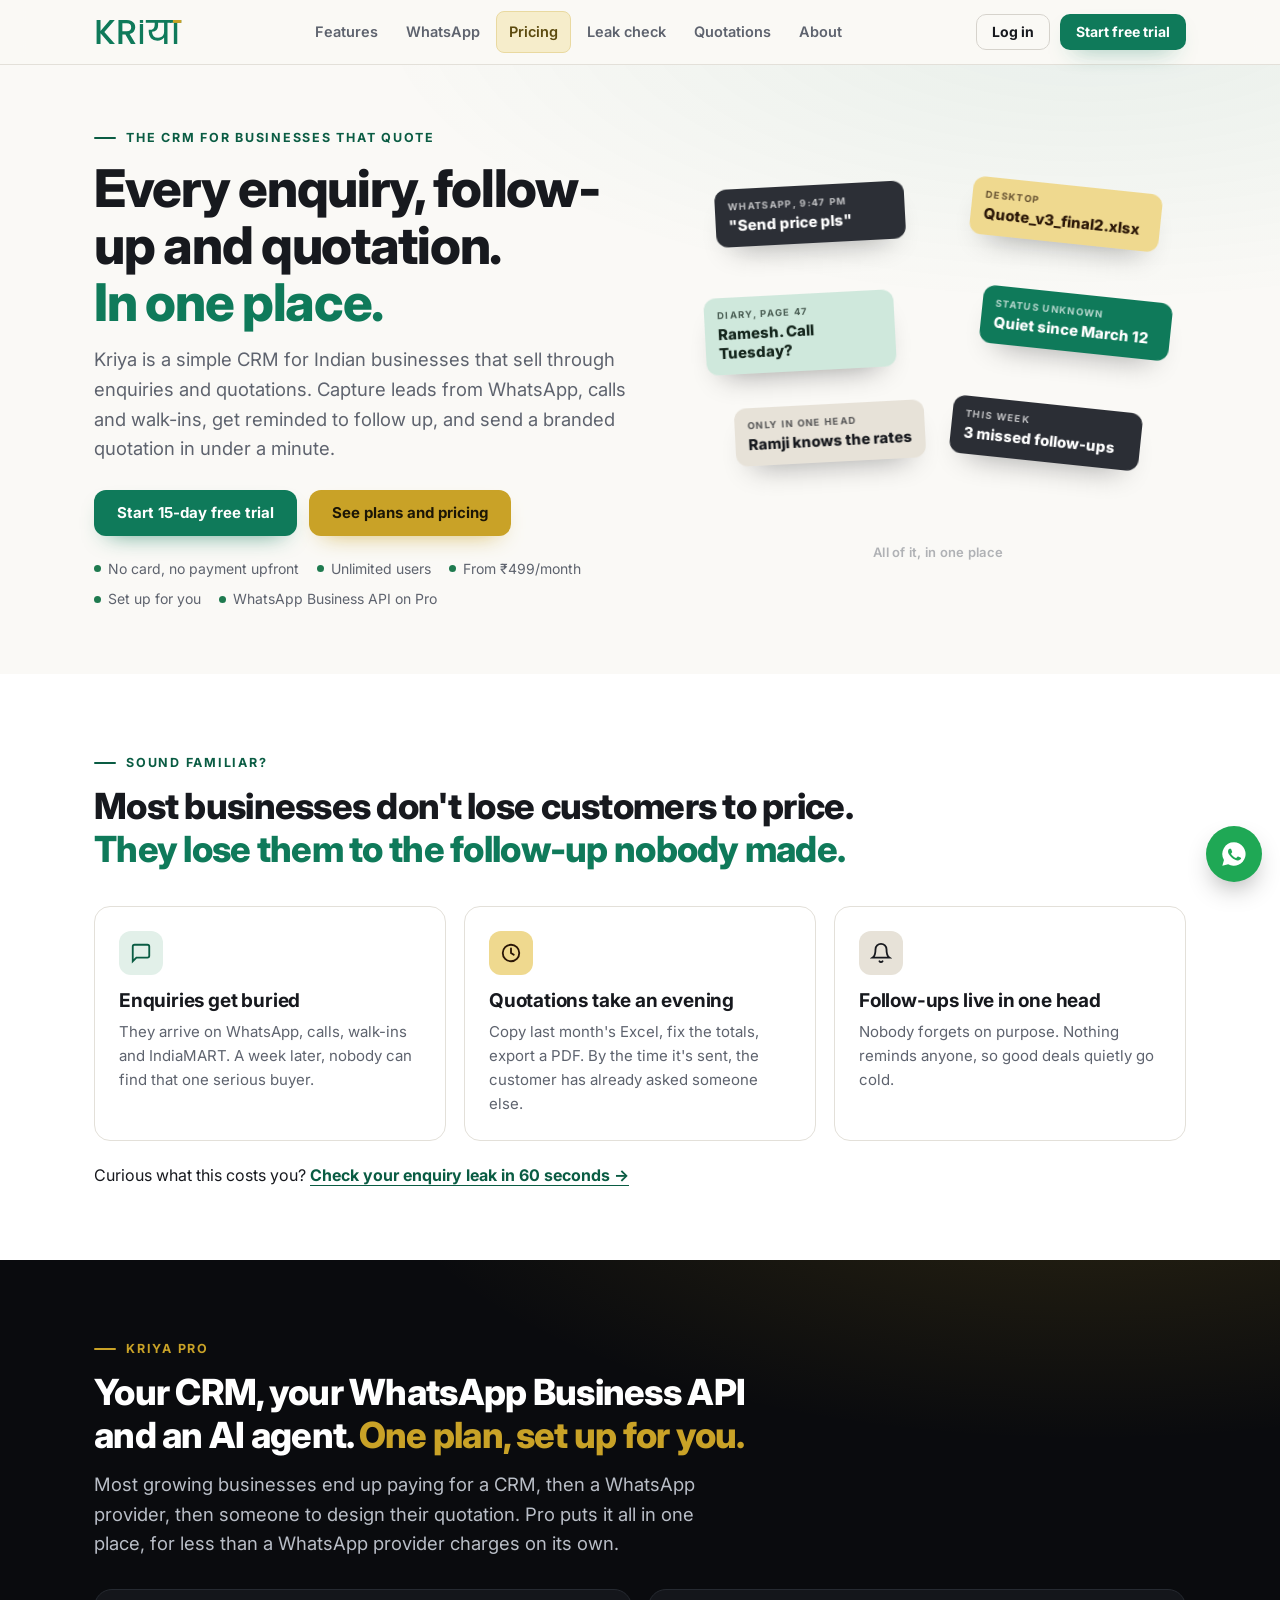
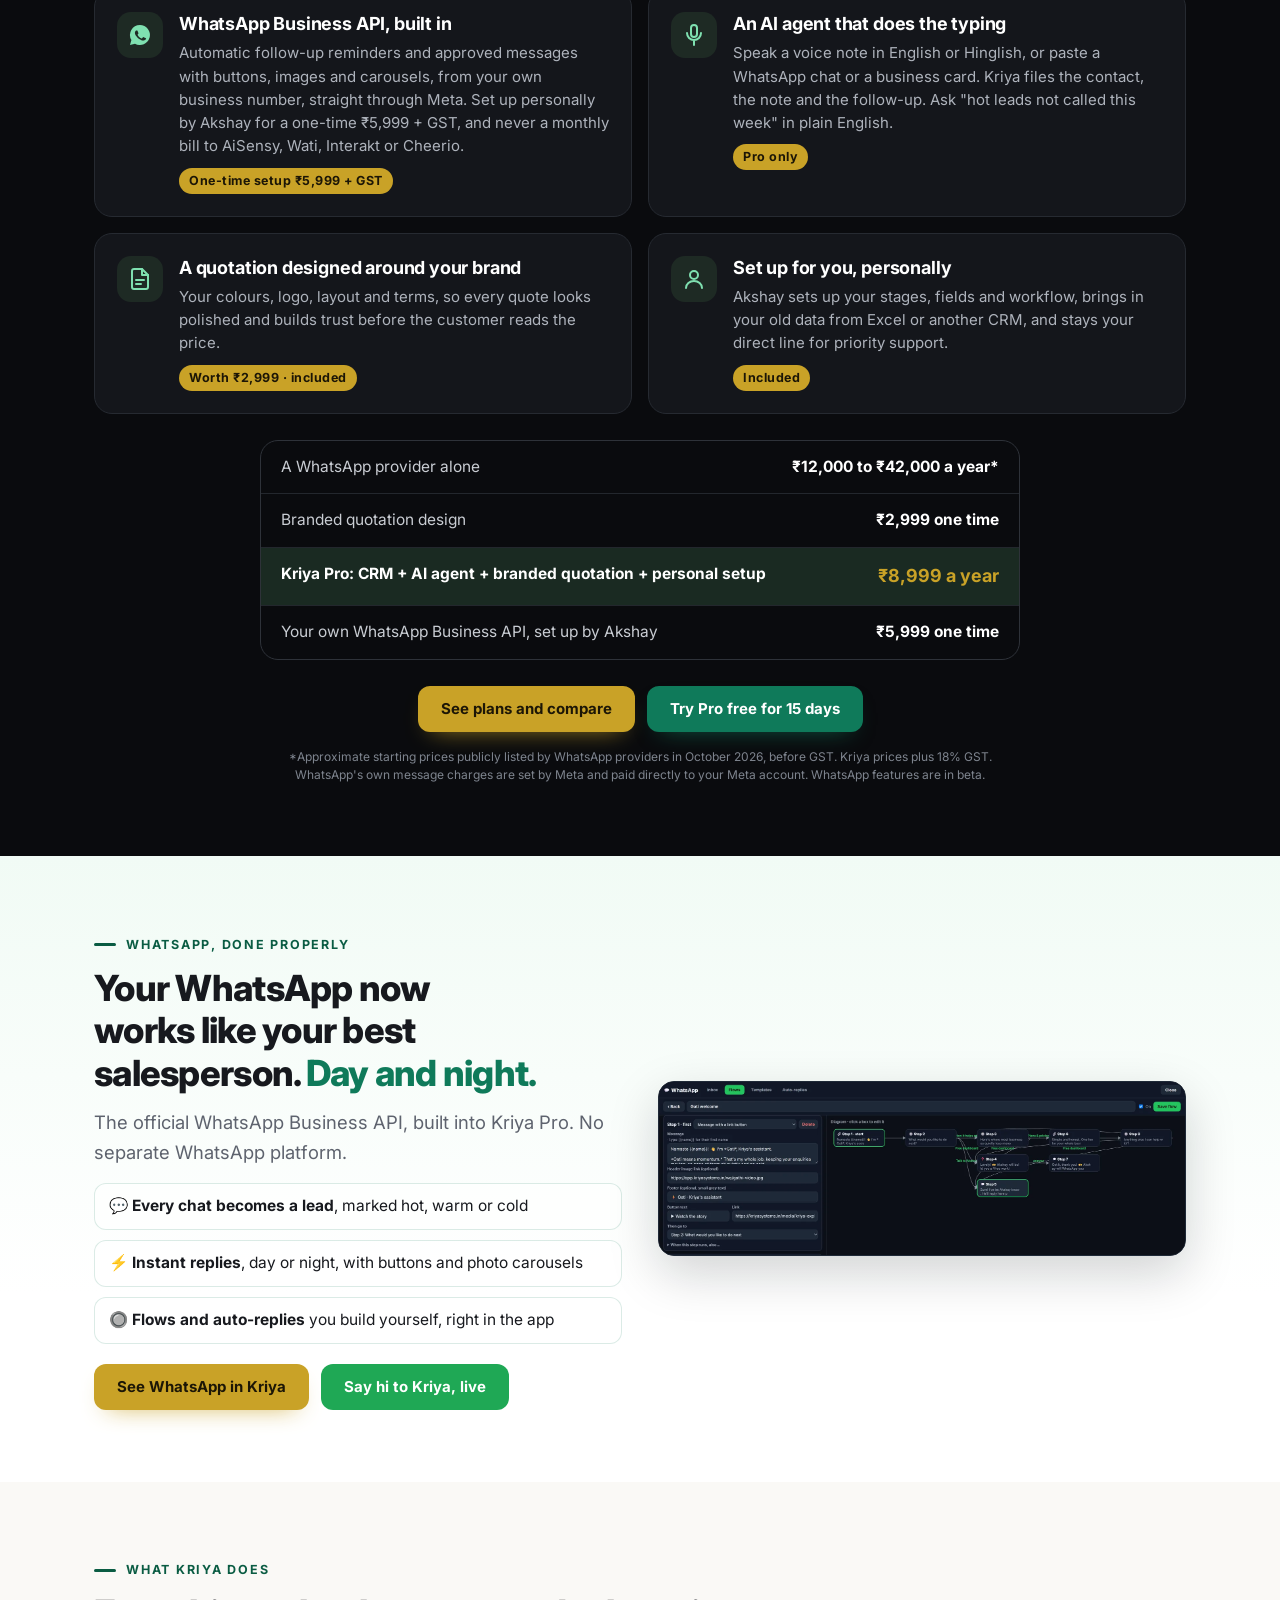
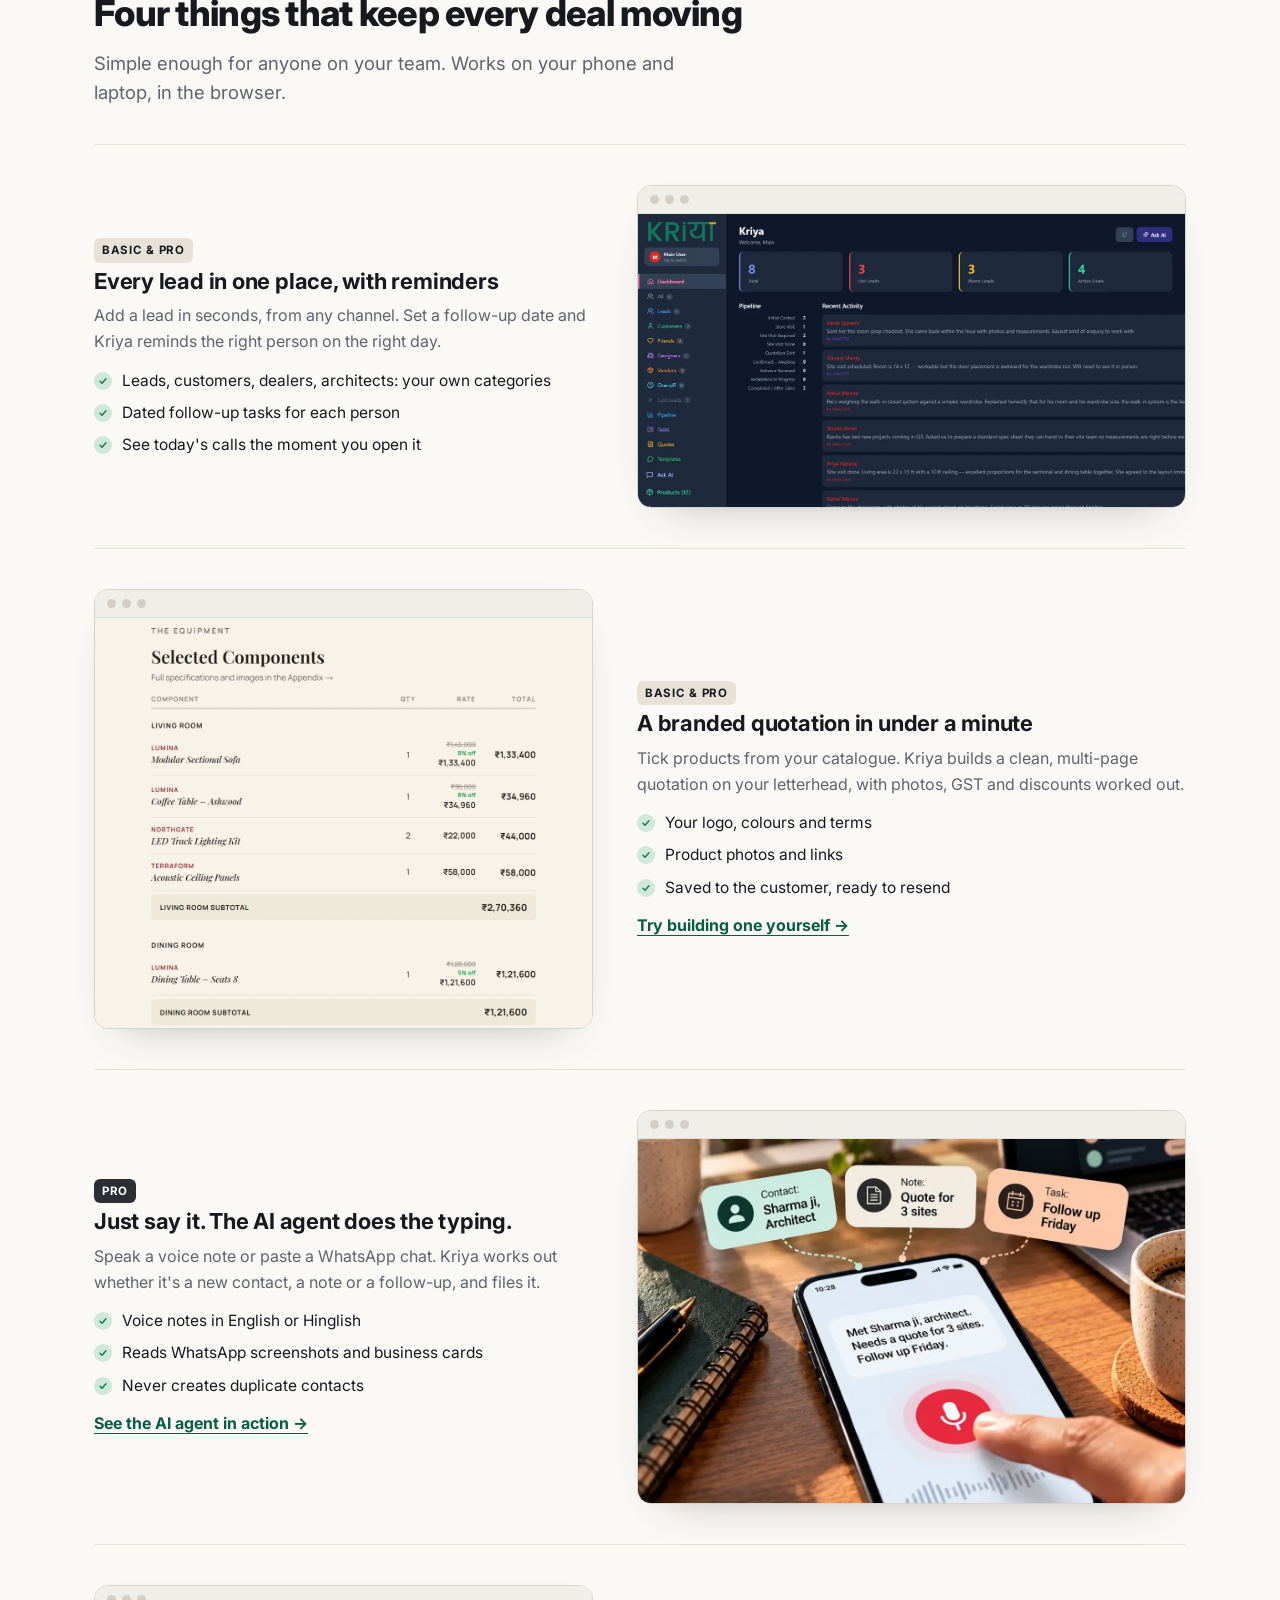
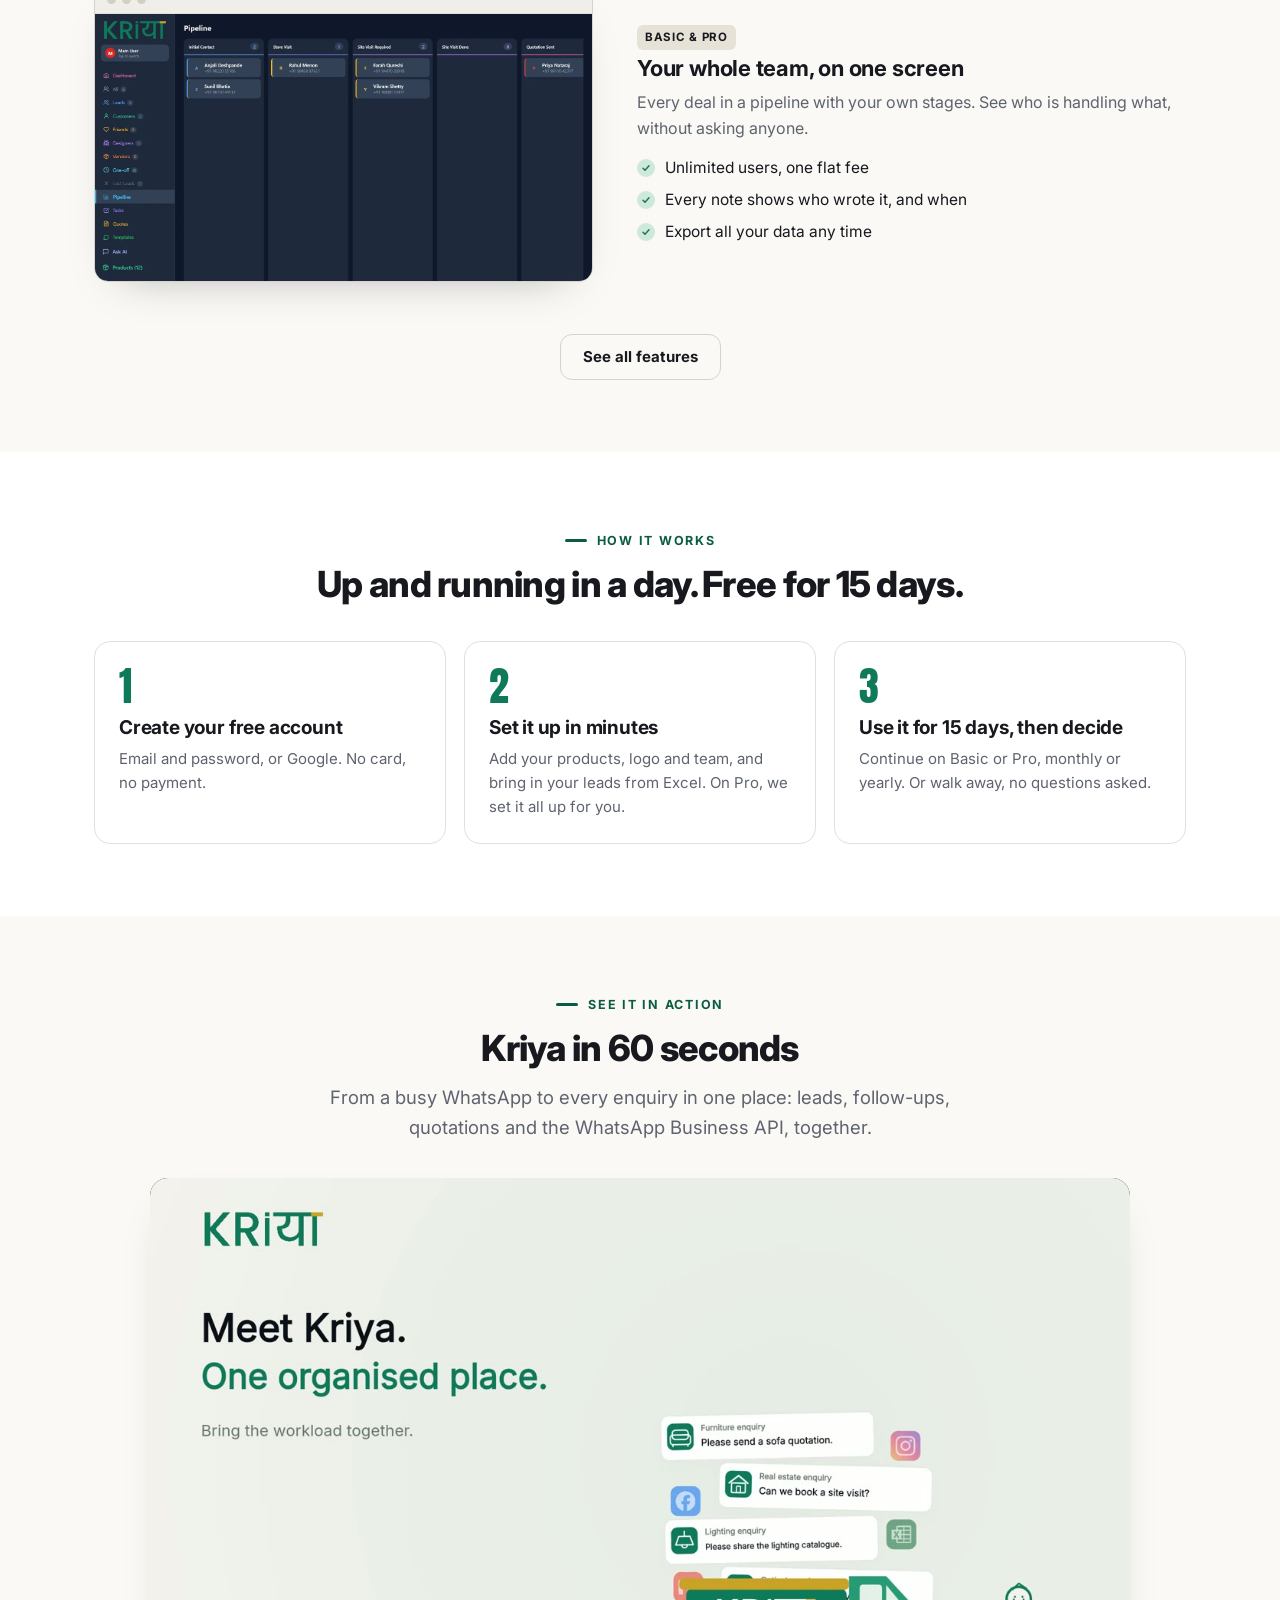
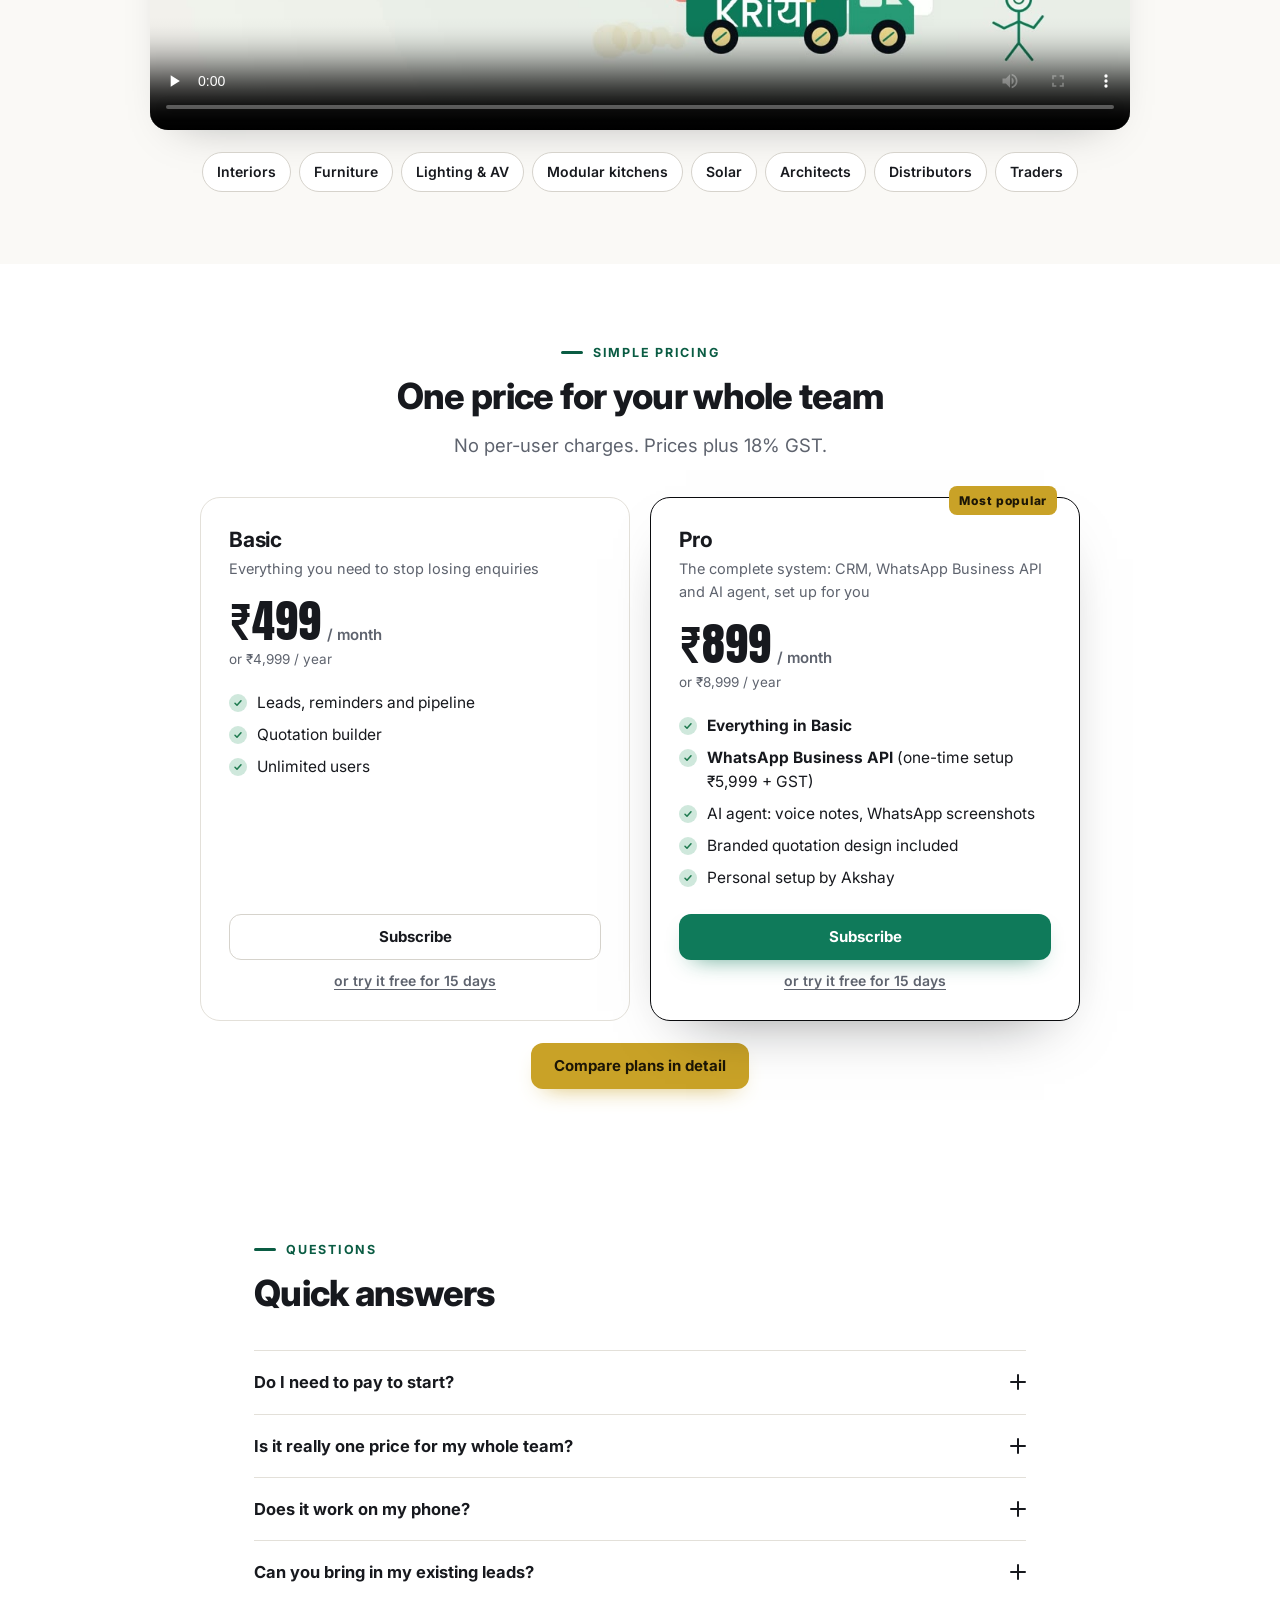
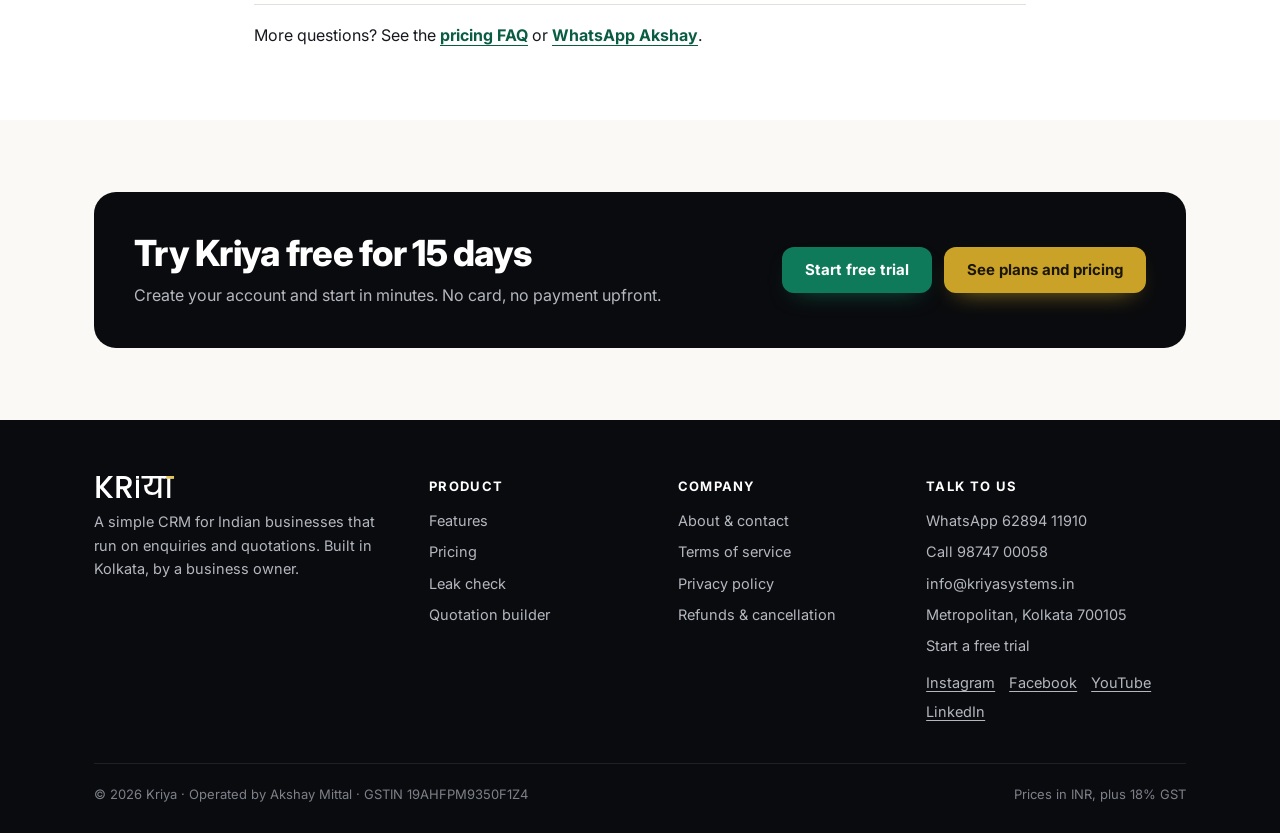
==== commit 781d38fb: "Home: remove founder quote section (kept on About) Co-Authored-By: Claude Opus 5.5 <noreply@anthropi" ====
--- a/index.html
+++ b/index.html
@@ -12,7 +12,7 @@
 <link rel="icon" href="media/favicon.svg?v=2" type="image/svg+xml"><link rel="alternate icon" href="favicon.ico?v=2" sizes="48x48"><link rel="apple-touch-icon" href="media/apple-touch-icon.png?v=2">
 <link rel="preconnect" href="https://fonts.googleapis.com"><link rel="preconnect" href="https://fonts.gstatic.com" crossorigin>
 <link href="https://fonts.googleapis.com/css2?family=Anton&family=Inter:wght@400;500;600;700;800&display=swap" rel="stylesheet">
-<link rel="stylesheet" href="css/site.css?v=1792865825"><link rel="stylesheet" href="css/interact.css?v=1792865825">
+<link rel="stylesheet" href="css/site.css?v=1792866093"><link rel="stylesheet" href="css/interact.css?v=1792866093">
 <script src="https://cdnjs.cloudflare.com/ajax/libs/gsap/3.12.5/gsap.min.js" defer></script>
 <script>!function(f,b,e,v,n,t,s){if(f.fbq)return;n=f.fbq=function(){n.callMethod?n.callMethod.apply(n,arguments):n.queue.push(arguments)};if(!f._fbq)f._fbq=n;n.push=n;n.loaded=!0;n.version='2.0';n.queue=[];t=b.createElement(e);t.async=!0;t.src=v;s=b.getElementsByTagName(e)[0];s.parentNode.insertBefore(t,s)}(window,document,'script','https://connect.facebook.net/en_US/fbevents.js');fbq('init','2253510351856304');fbq('track','PageView');</script>
 <noscript><img height="1" width="1" style="display:none" alt="" src="https://www.facebook.com/tr?id=2253510351856304&ev=PageView&noscript=1"></noscript>
@@ -194,16 +194,6 @@
   </div>
 </section>
 
-<section>
-  <div class="wrap narrow">
-    <div class="founder rv">
-      <img src="media/founder.webp" alt="Akshay Mittal, founder of Kriya" loading="lazy">
-      <div><p>"I built Kriya for my own home theatre business, after years of enquiries living in WhatsApp, a diary and Excel. My team runs on it every day. Now I set it up for other businesses, personally."</p>
-        <div class="who">Akshay Mittal<span>Founder, Kriya · Built by a business owner, for business owners</span></div></div>
-    </div>
-  </div>
-</section>
-
 <section class="bg-white">
   <div class="wrap narrow">
     <div class="sec-head rv"><div class="eyebrow">Questions</div><h2>Quick answers</h2></div>
@@ -238,6 +228,6 @@
   <div class="ftr-bot"><span>© 2026 Kriya · Operated by Akshay Mittal · GSTIN 19AHFPM9350F1Z4</span><span>Prices in INR, plus 18% GST</span></div>
 </div></footer>
 <a class="wa-float" href="https://wa.me/916289411910?text=Hi%20Akshay%2C%20I%20saw%20Kriya.%20Quick%20question." target="_blank" rel="noopener" aria-label="Chat on WhatsApp"><svg viewBox="0 0 24 24" fill="currentColor" aria-hidden="true"><path d="M12 2a10 10 0 0 0-8.6 15.1L2 22l5-1.3A10 10 0 1 0 12 2zm5.5 14.2c-.2.6-1.3 1.2-1.8 1.3-.5.1-1 .1-1.6-.1-.4-.1-.9-.3-1.5-.6-2.7-1.2-4.4-3.9-4.6-4.1-.1-.2-1.1-1.4-1.1-2.7s.7-1.9.9-2.2c.2-.3.5-.3.7-.3h.5c.2 0 .4 0 .6.5l.8 2c.1.2.1.4 0 .5l-.3.5-.4.4c-.1.1-.3.3-.1.6.2.3.7 1.2 1.6 2 1.1 1 2 1.3 2.3 1.4.3.1.5.1.6-.1l.9-1c.2-.3.4-.2.6-.1l1.9.9c.3.1.5.2.5.3.1.1.1.7-.1 1.3z"/></svg></a>
-<script src="js/interact.js?v=1792865825" defer></script><script src="js/site.js?v=1792865825" defer></script>
+<script src="js/interact.js?v=1792866093" defer></script><script src="js/site.js?v=1792866093" defer></script>
 </body>
 </html>
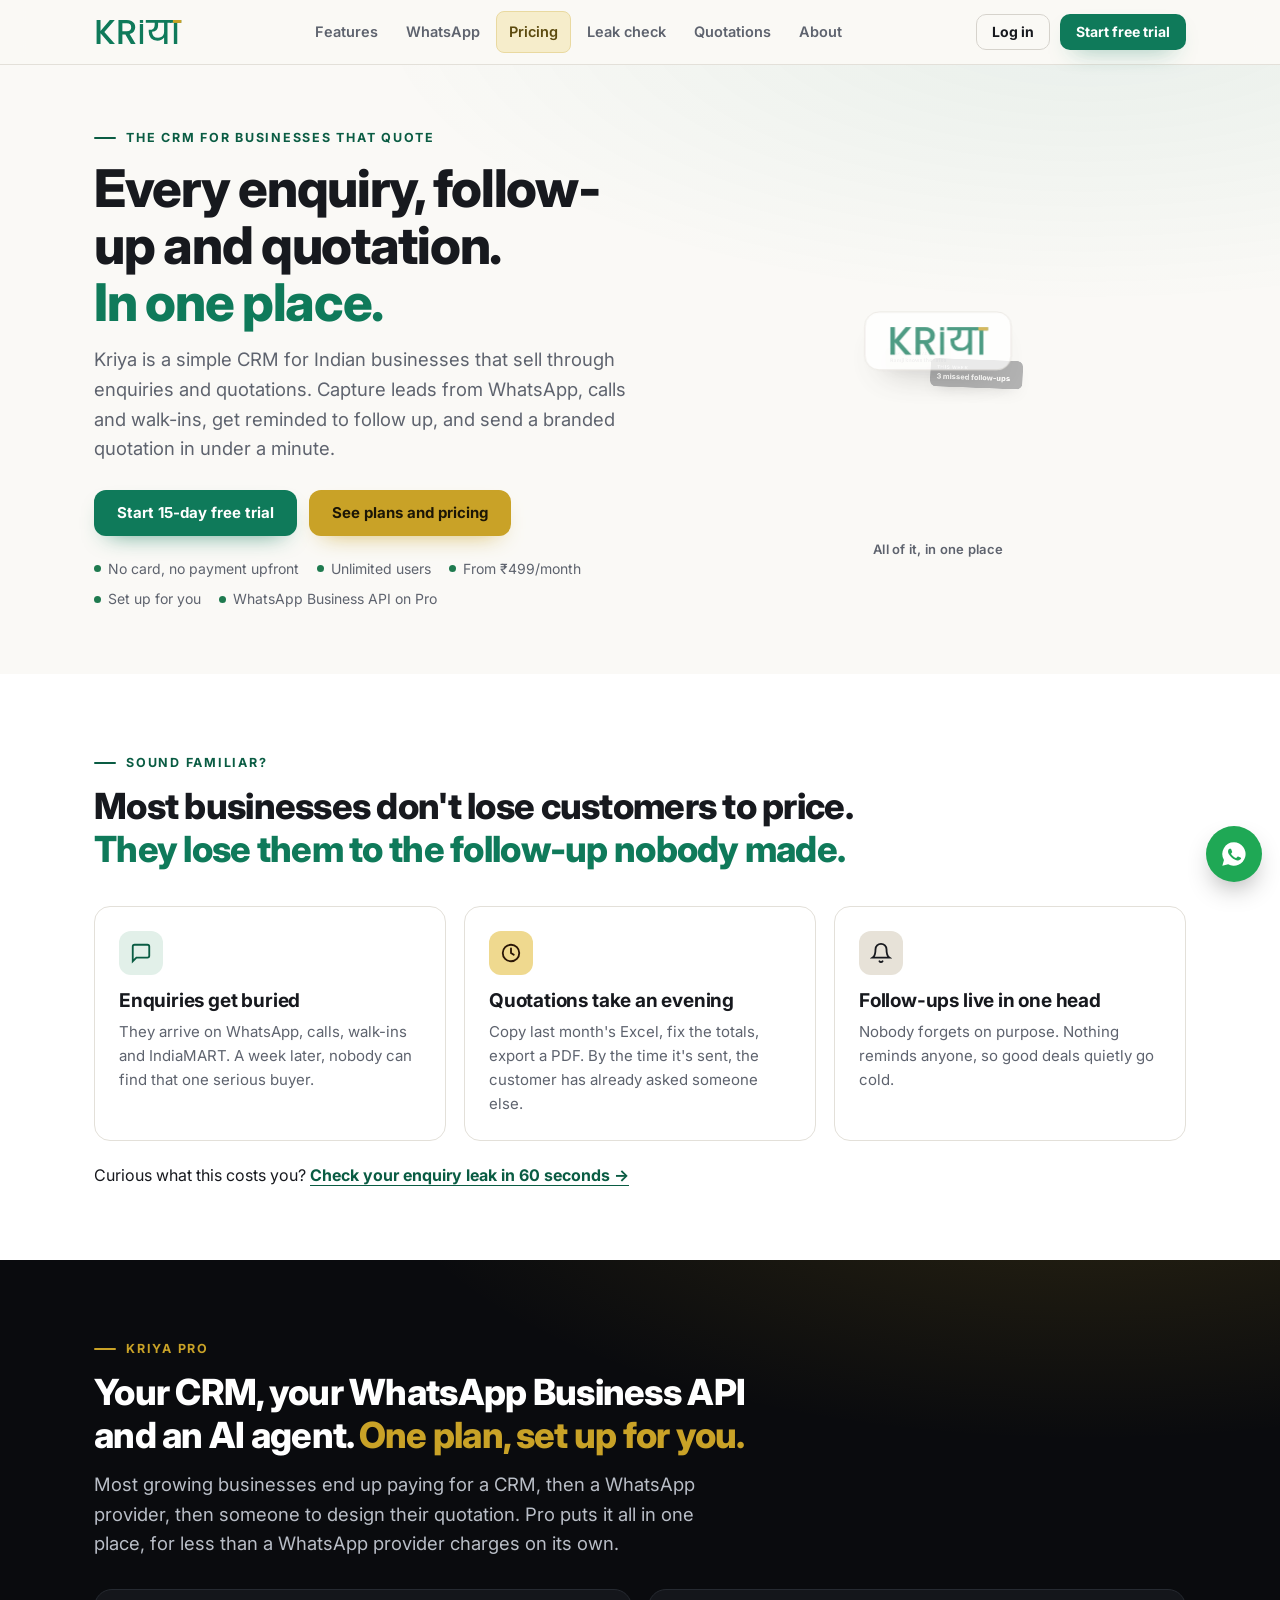
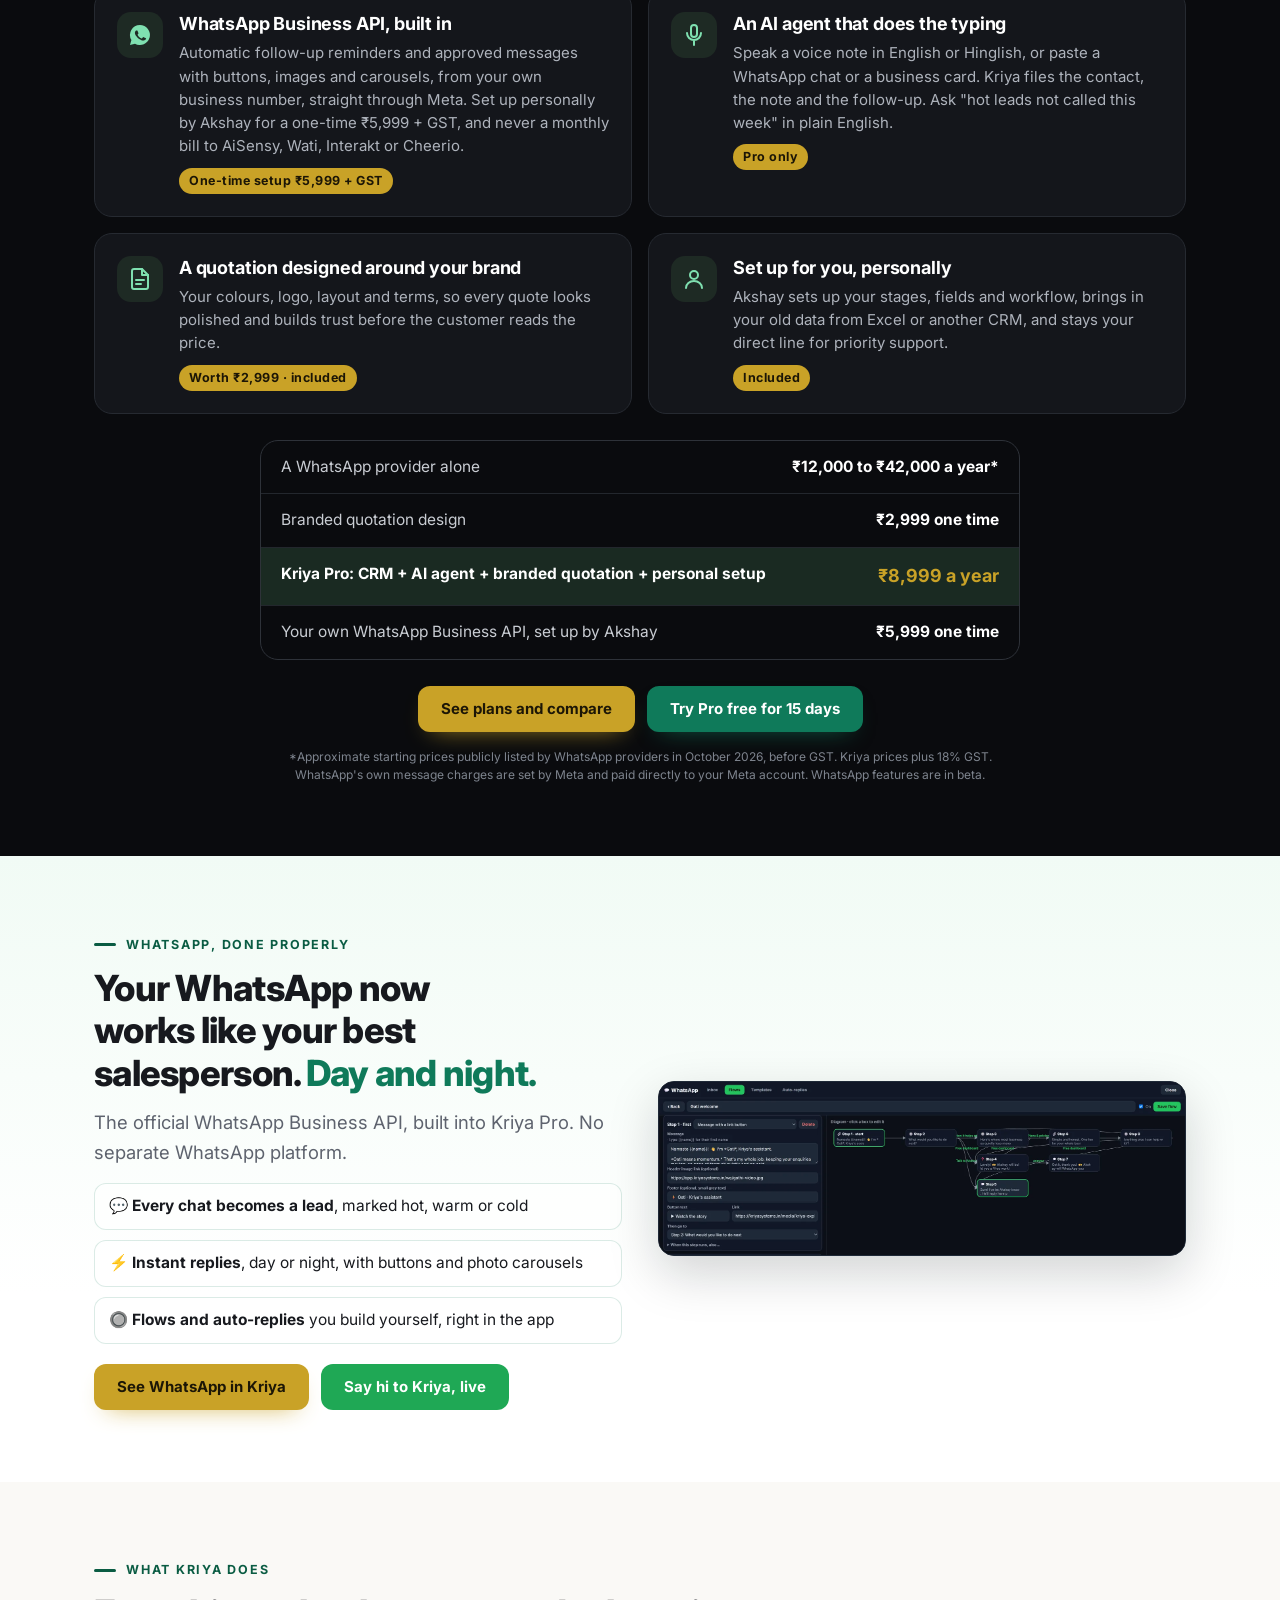
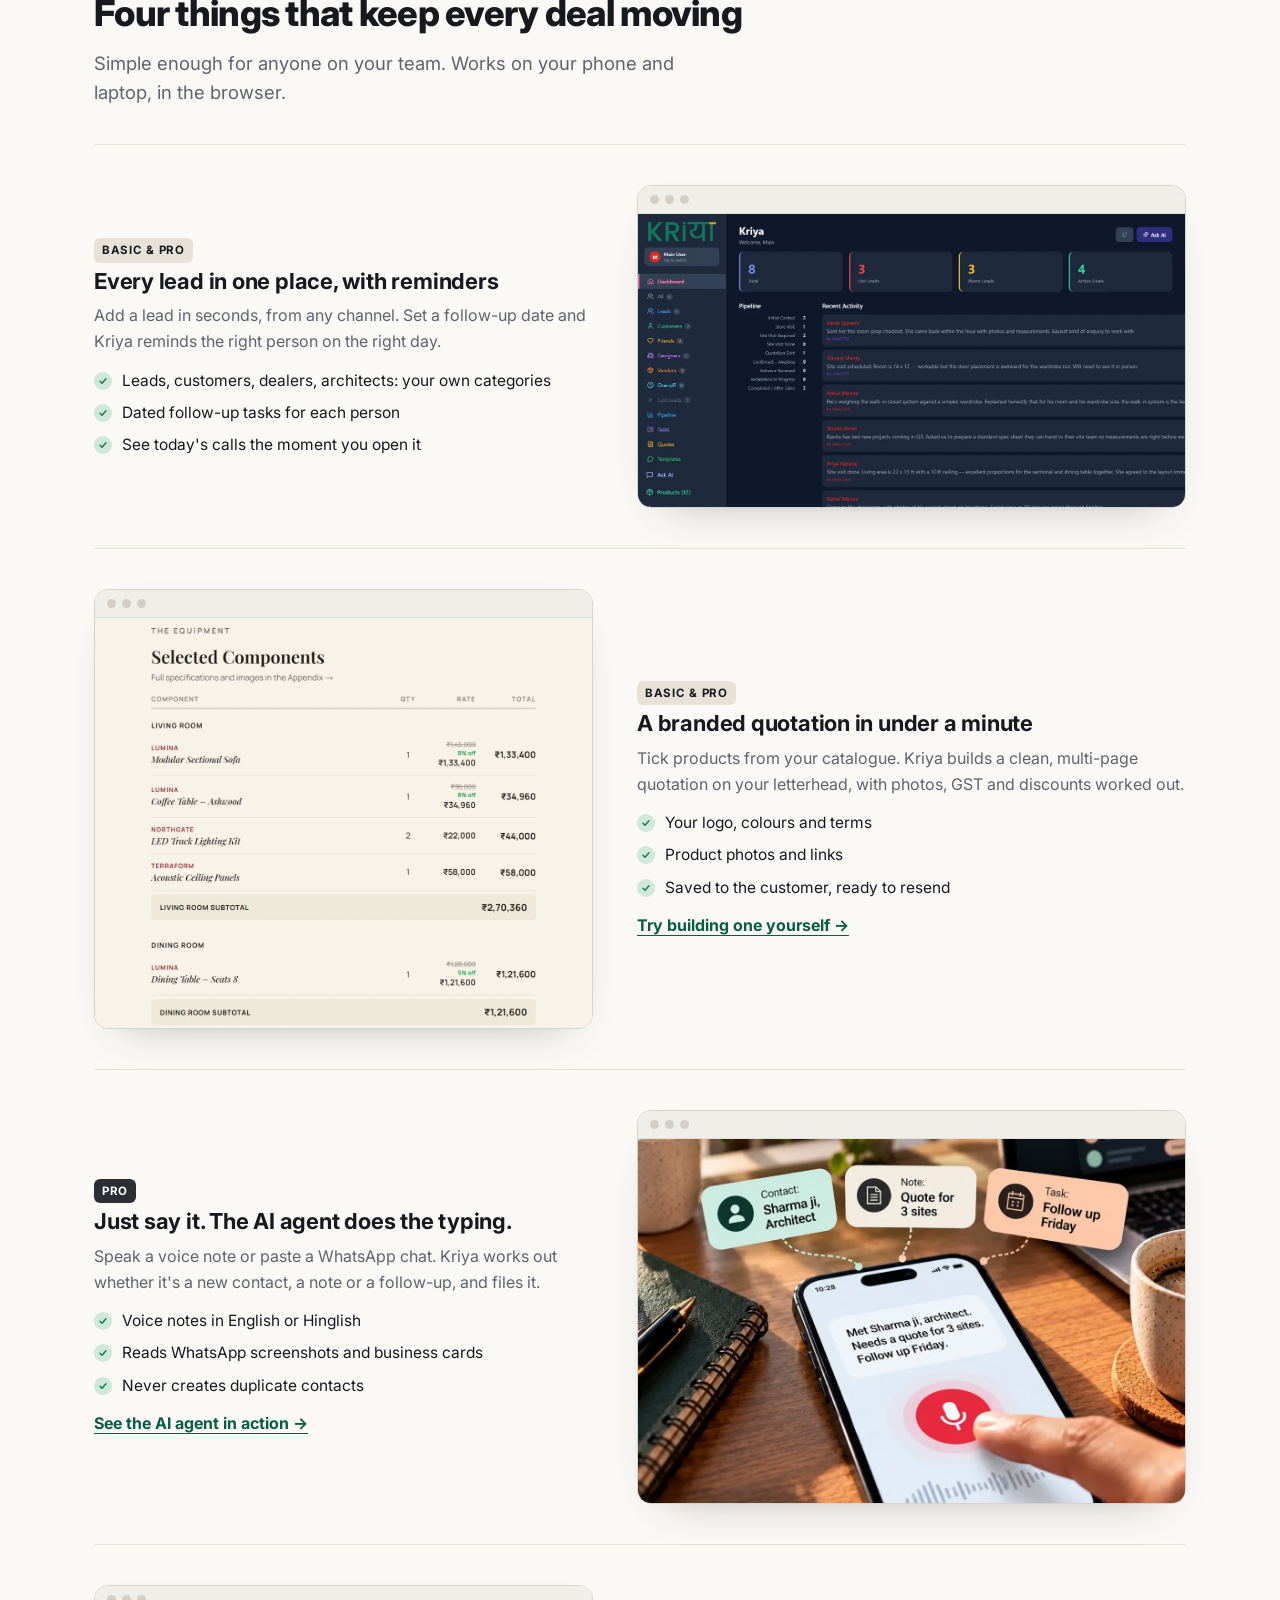
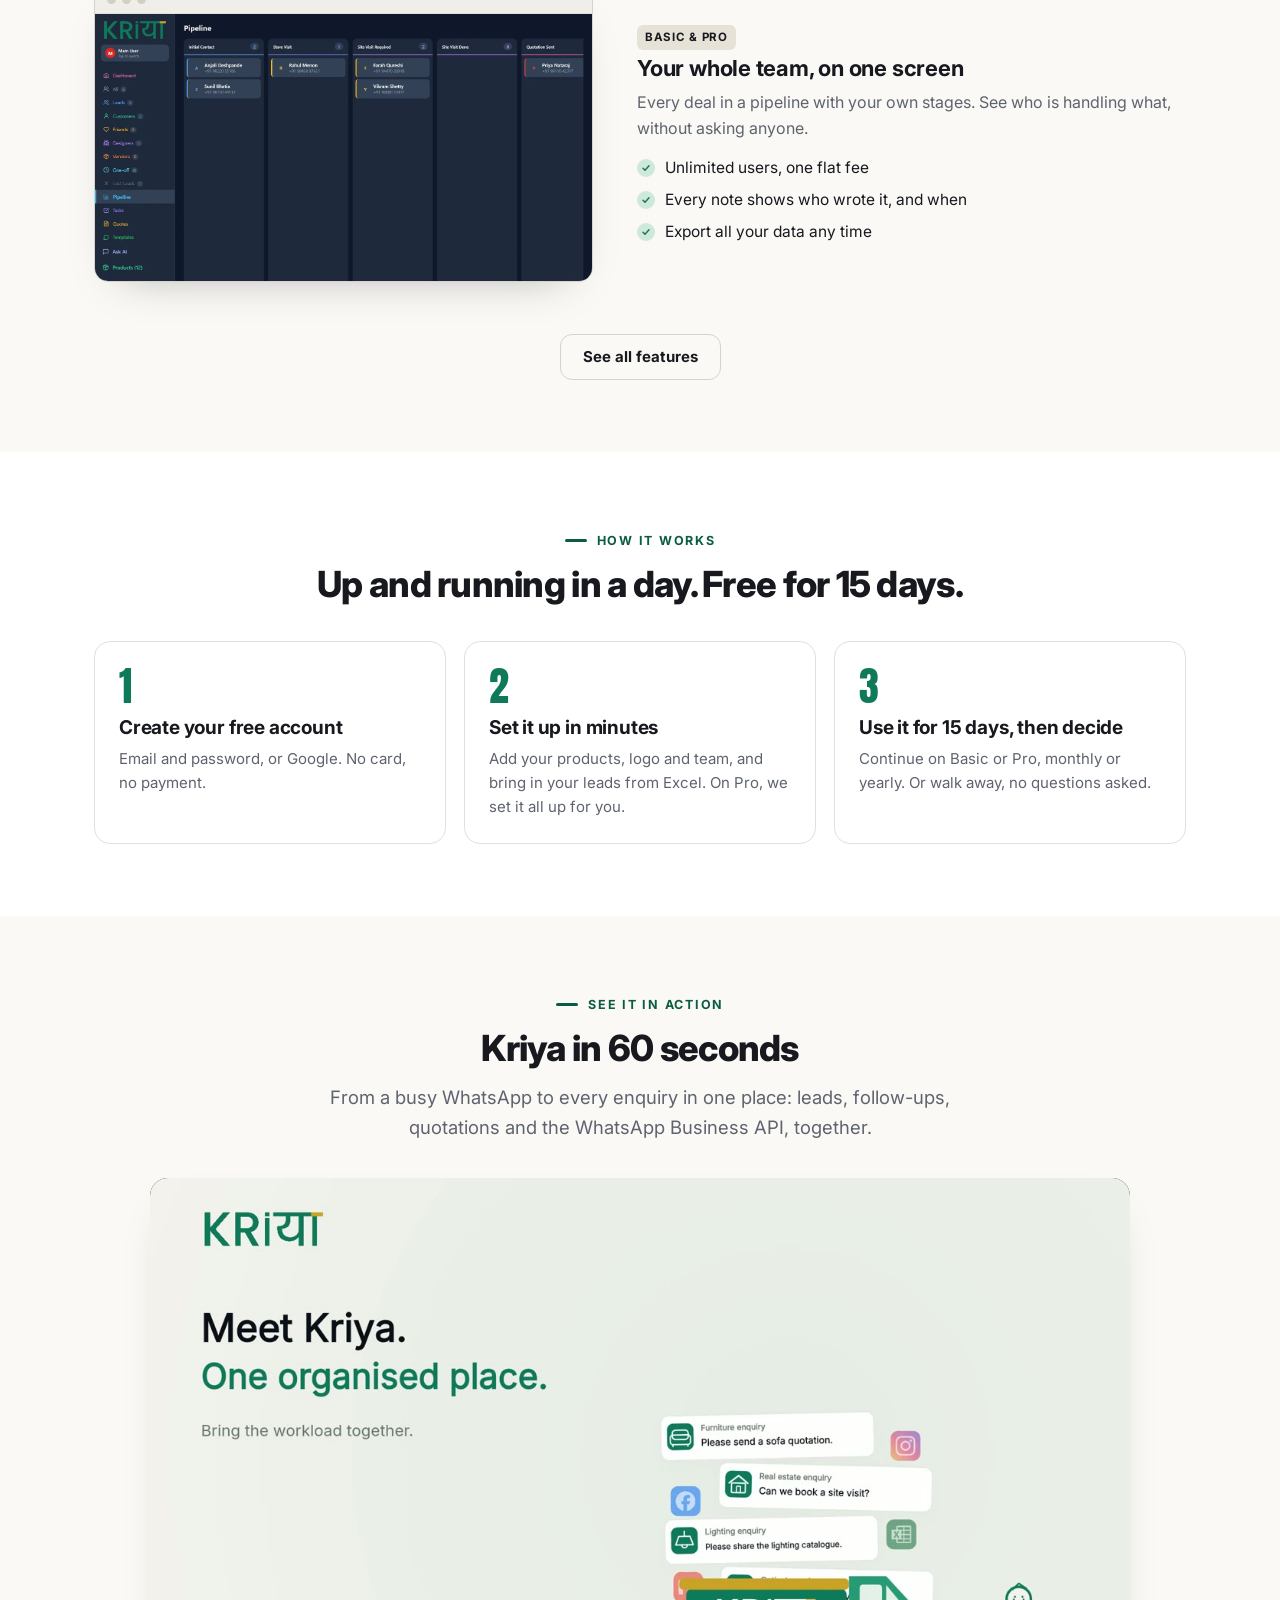
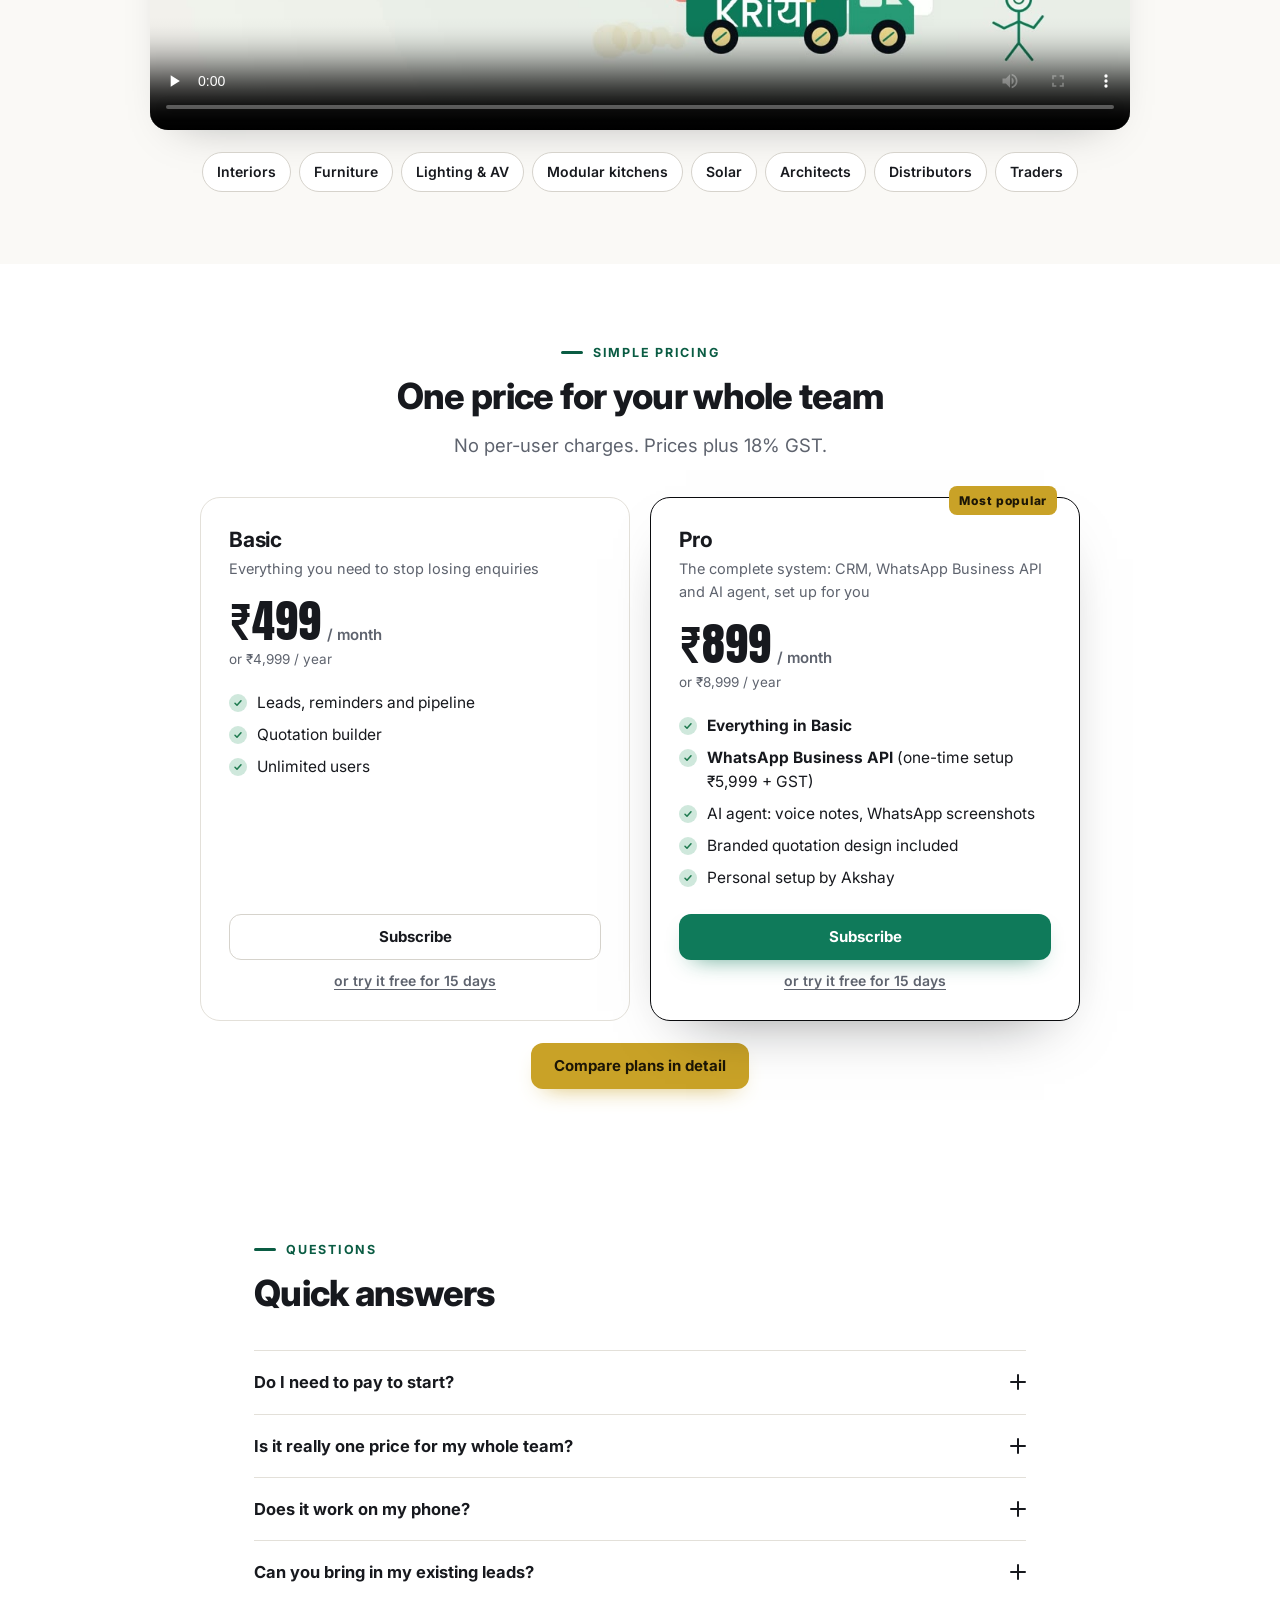
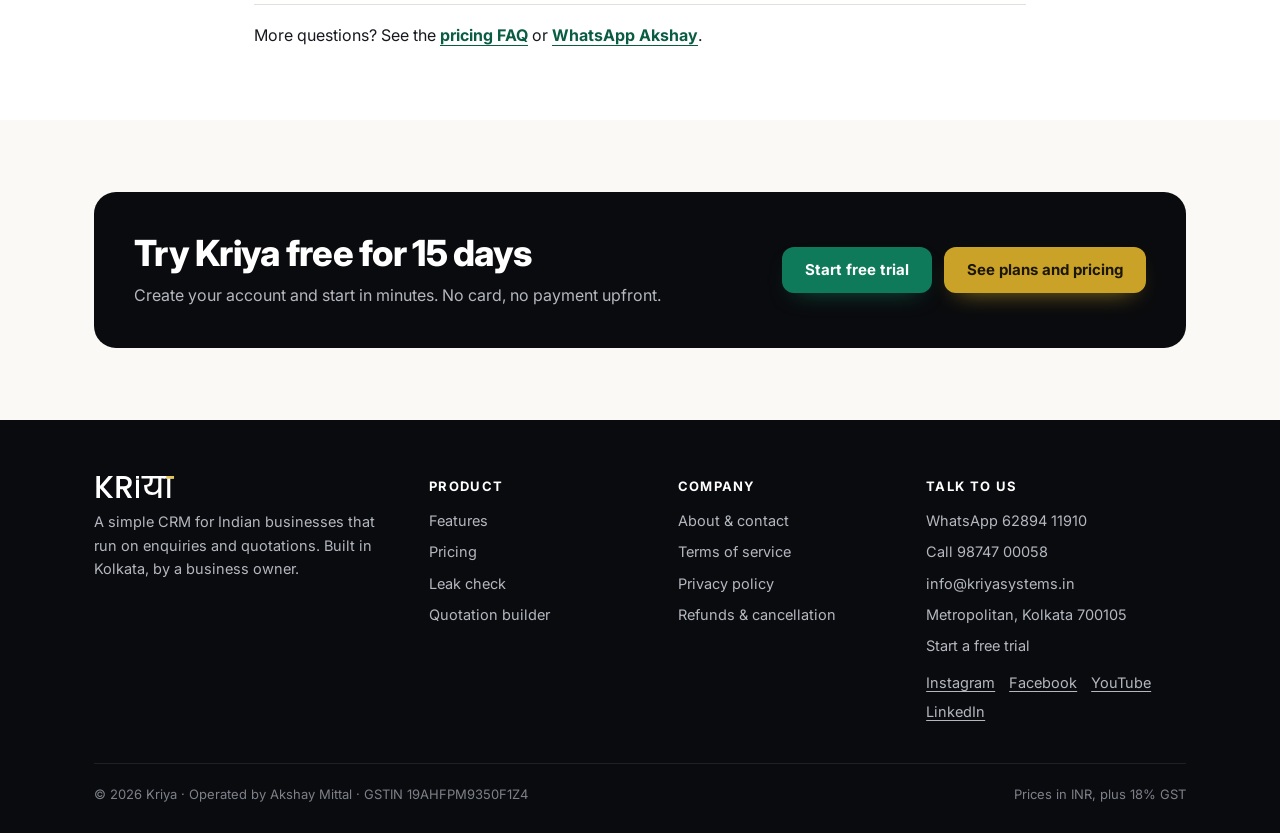
==== commit ae3a1f4f: "Highlight active menu item Co-Authored-By: Claude Opus 5.5 <noreply@anthropic.com>" ====
--- a/index.html
+++ b/index.html
@@ -12,7 +12,7 @@
 <link rel="icon" href="media/favicon.svg?v=2" type="image/svg+xml"><link rel="alternate icon" href="favicon.ico?v=2" sizes="48x48"><link rel="apple-touch-icon" href="media/apple-touch-icon.png?v=2">
 <link rel="preconnect" href="https://fonts.googleapis.com"><link rel="preconnect" href="https://fonts.gstatic.com" crossorigin>
 <link href="https://fonts.googleapis.com/css2?family=Anton&family=Inter:wght@400;500;600;700;800&display=swap" rel="stylesheet">
-<link rel="stylesheet" href="css/site.css?v=1792866093"><link rel="stylesheet" href="css/interact.css?v=1792866093">
+<link rel="stylesheet" href="css/site.css?v=1792866384"><link rel="stylesheet" href="css/interact.css?v=1792866384">
 <script src="https://cdnjs.cloudflare.com/ajax/libs/gsap/3.12.5/gsap.min.js" defer></script>
 <script>!function(f,b,e,v,n,t,s){if(f.fbq)return;n=f.fbq=function(){n.callMethod?n.callMethod.apply(n,arguments):n.queue.push(arguments)};if(!f._fbq)f._fbq=n;n.push=n;n.loaded=!0;n.version='2.0';n.queue=[];t=b.createElement(e);t.async=!0;t.src=v;s=b.getElementsByTagName(e)[0];s.parentNode.insertBefore(t,s)}(window,document,'script','https://connect.facebook.net/en_US/fbevents.js');fbq('init','2253510351856304');fbq('track','PageView');</script>
 <noscript><img height="1" width="1" style="display:none" alt="" src="https://www.facebook.com/tr?id=2253510351856304&ev=PageView&noscript=1"></noscript>
@@ -228,6 +228,6 @@
   <div class="ftr-bot"><span>© 2026 Kriya · Operated by Akshay Mittal · GSTIN 19AHFPM9350F1Z4</span><span>Prices in INR, plus 18% GST</span></div>
 </div></footer>
 <a class="wa-float" href="https://wa.me/916289411910?text=Hi%20Akshay%2C%20I%20saw%20Kriya.%20Quick%20question." target="_blank" rel="noopener" aria-label="Chat on WhatsApp"><svg viewBox="0 0 24 24" fill="currentColor" aria-hidden="true"><path d="M12 2a10 10 0 0 0-8.6 15.1L2 22l5-1.3A10 10 0 1 0 12 2zm5.5 14.2c-.2.6-1.3 1.2-1.8 1.3-.5.1-1 .1-1.6-.1-.4-.1-.9-.3-1.5-.6-2.7-1.2-4.4-3.9-4.6-4.1-.1-.2-1.1-1.4-1.1-2.7s.7-1.9.9-2.2c.2-.3.5-.3.7-.3h.5c.2 0 .4 0 .6.5l.8 2c.1.2.1.4 0 .5l-.3.5-.4.4c-.1.1-.3.3-.1.6.2.3.7 1.2 1.6 2 1.1 1 2 1.3 2.3 1.4.3.1.5.1.6-.1l.9-1c.2-.3.4-.2.6-.1l1.9.9c.3.1.5.2.5.3.1.1.1.7-.1 1.3z"/></svg></a>
-<script src="js/interact.js?v=1792866093" defer></script><script src="js/site.js?v=1792866093" defer></script>
+<script src="js/interact.js?v=1792866384" defer></script><script src="js/site.js?v=1792866384" defer></script>
 </body>
 </html>
--- a/css/site.css
+++ b/css/site.css
@@ -75,7 +75,7 @@
 .nav{display:flex;align-items:center;gap:4px}
 .nav a{white-space:nowrap;font-size:14.5px;font-weight:600;color:var(--grey);padding:8px 12px;border-radius:8px;transition:color .2s,background .2s}
 .nav a:hover{color:var(--txt);background:rgba(23,25,30,.05)}
-.nav a.on{color:var(--txt)}
+.nav a.on{color:#0F7A5A;background:#E6F2EC;box-shadow:inset 0 0 0 1px rgba(15,122,90,.28);font-weight:700}
 .hdr-cta{display:flex;align-items:center;gap:10px}
 .menu-btn{display:none;width:42px;height:42px;border-radius:10px;border:1px solid var(--line2);background:#fff;cursor:pointer;align-items:center;justify-content:center}
 .menu-btn span,.menu-btn span::before,.menu-btn span::after{display:block;width:18px;height:2px;background:var(--txt);border-radius:2px;position:relative;transition:transform .25s,background .25s}
@@ -344,7 +344,8 @@
 .btn-gold{background:var(--gold);color:#1C1606;box-shadow:0 10px 24px -14px rgba(201,162,39,.95)}
 .btn-gold:hover{background:#D9B23A}
 .nav a.nav-price{color:#5C4A0E;background:#F6EDCB;border:1px solid #E9D9A0}
-.nav a.nav-price:hover,.nav a.nav-price.on{background:#F0E2B0;color:#3D3106}
+.nav a.nav-price:hover{background:#F0E2B0;color:#3D3106}
+.nav a.nav-price.on{background:#F0E2B0;color:#3D3106;box-shadow:inset 0 0 0 2px #C9A227;font-weight:700}
 .hdr-price{display:none}
 @media(max-width:1100px){.hdr-price{display:inline-flex}}
 @media(max-width:420px){.hdr-cta .hdr-price{padding:9px 11px;font-size:13.5px}.hdr-cta{gap:6px}}
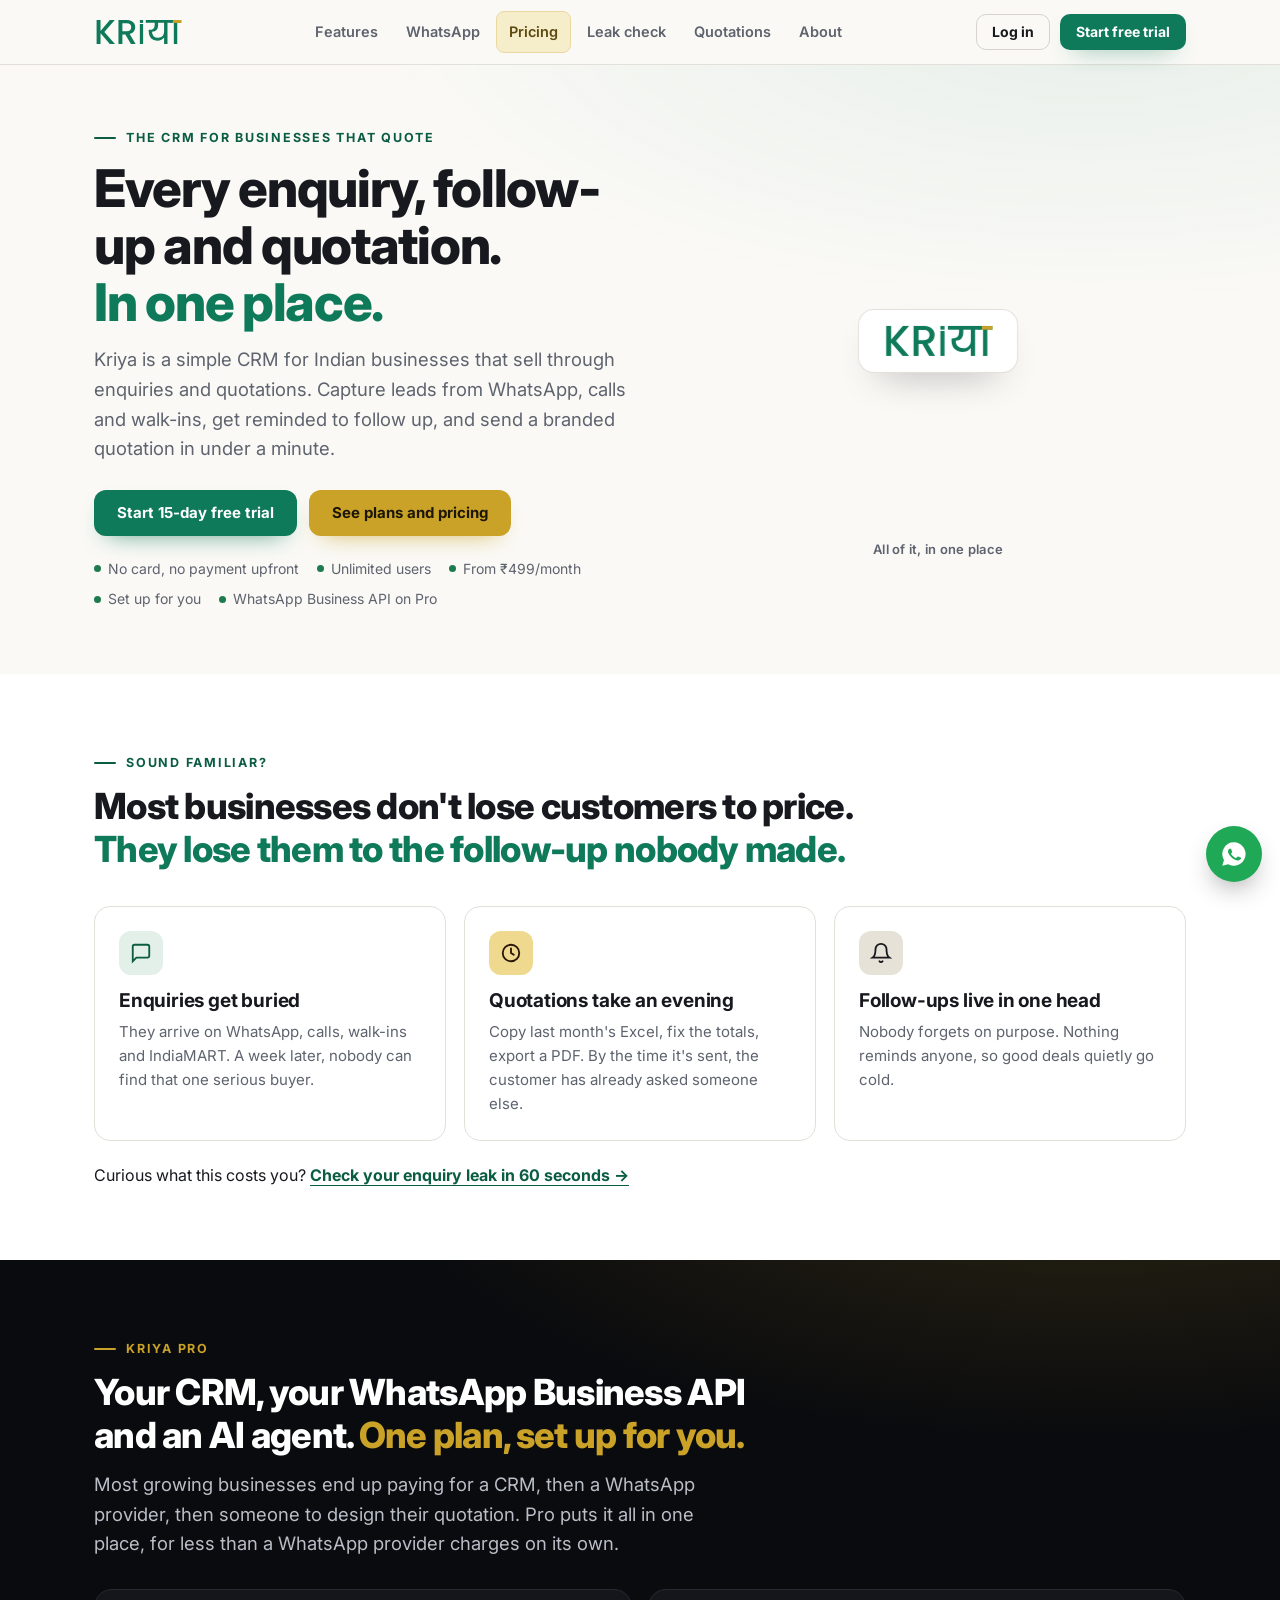
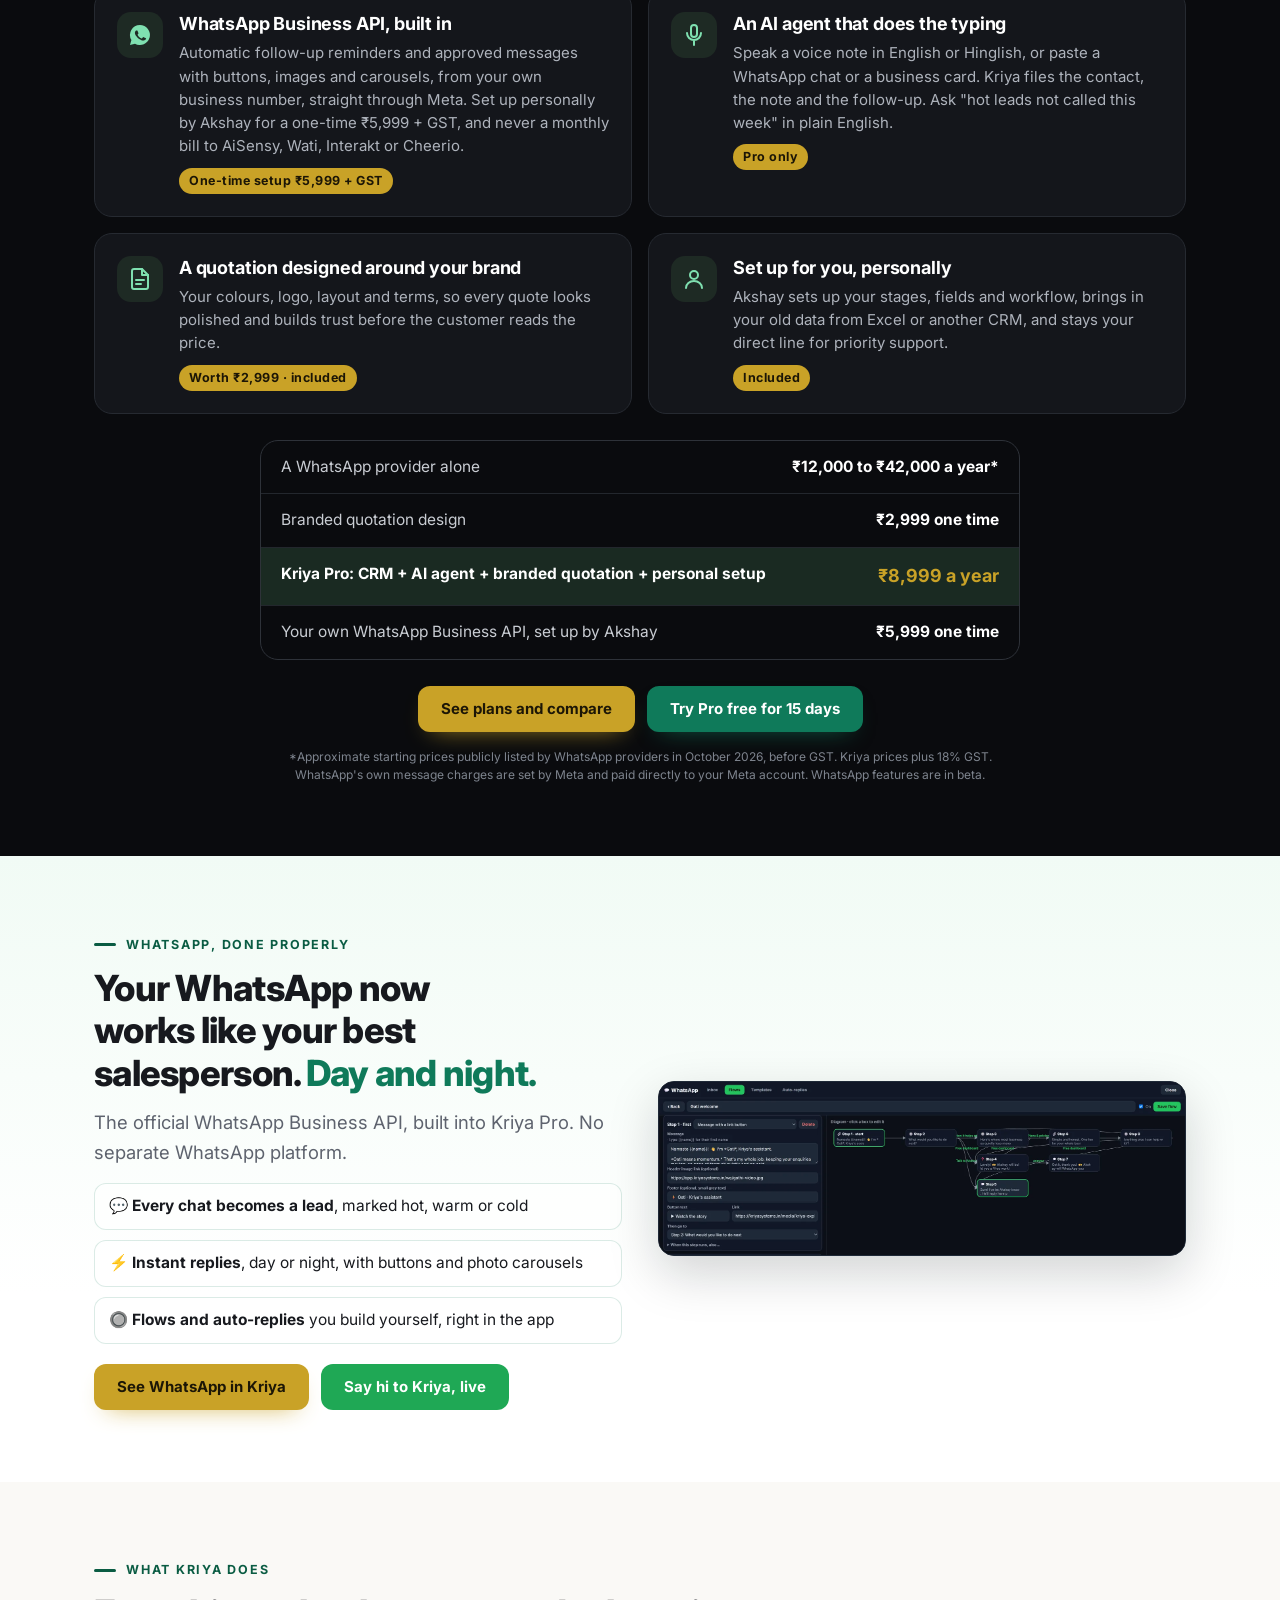
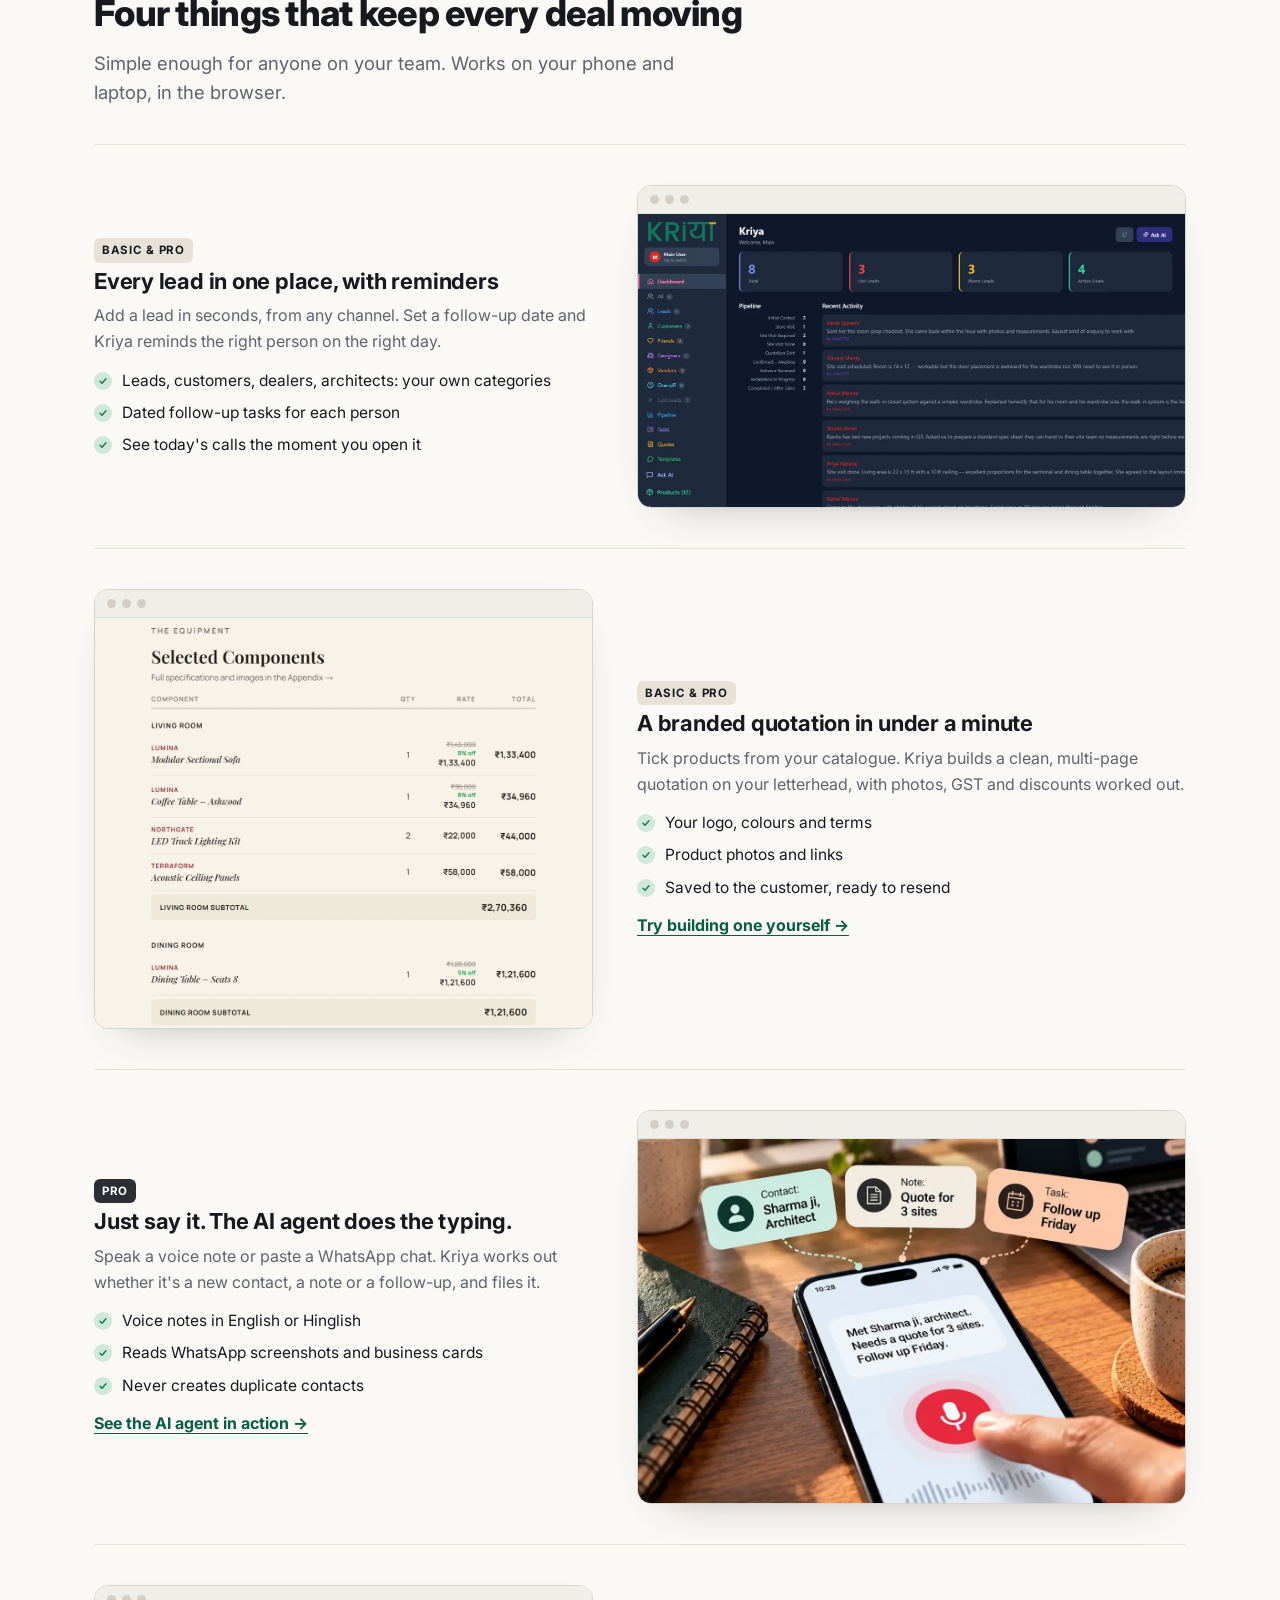
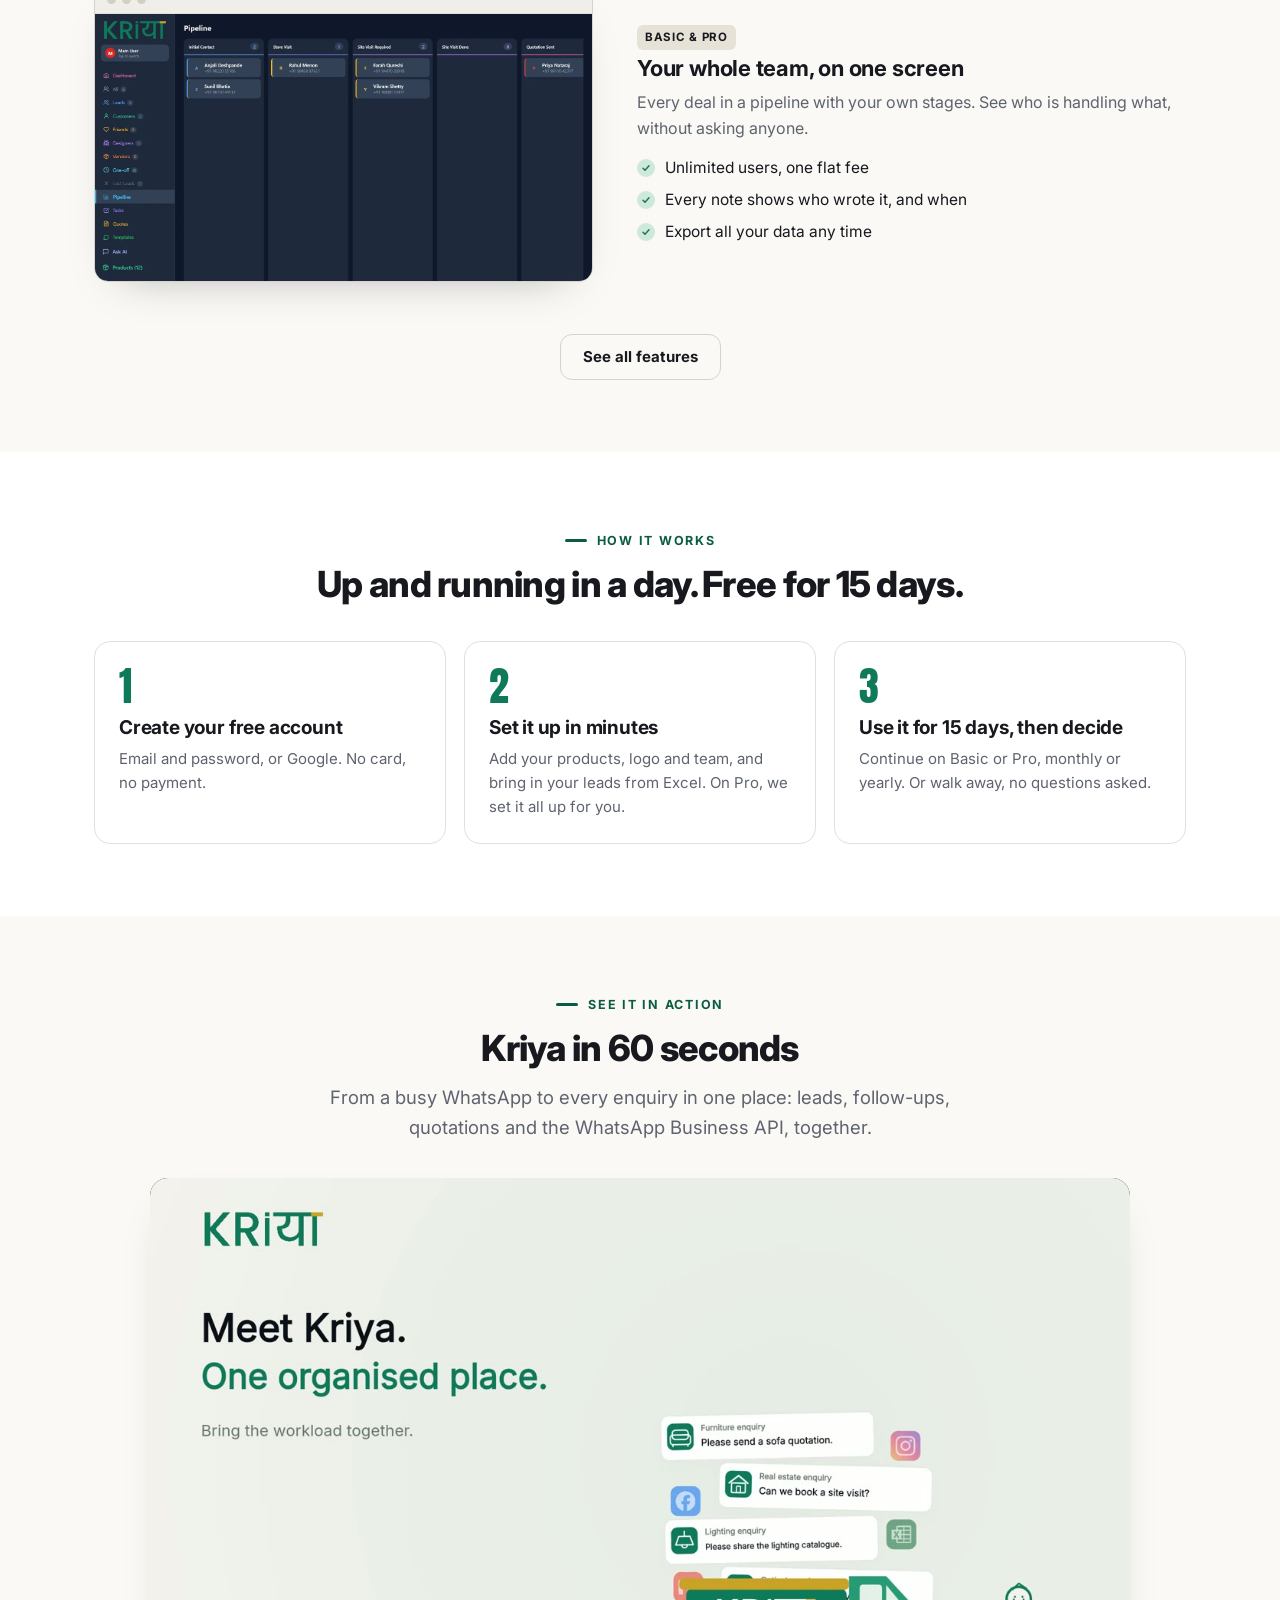
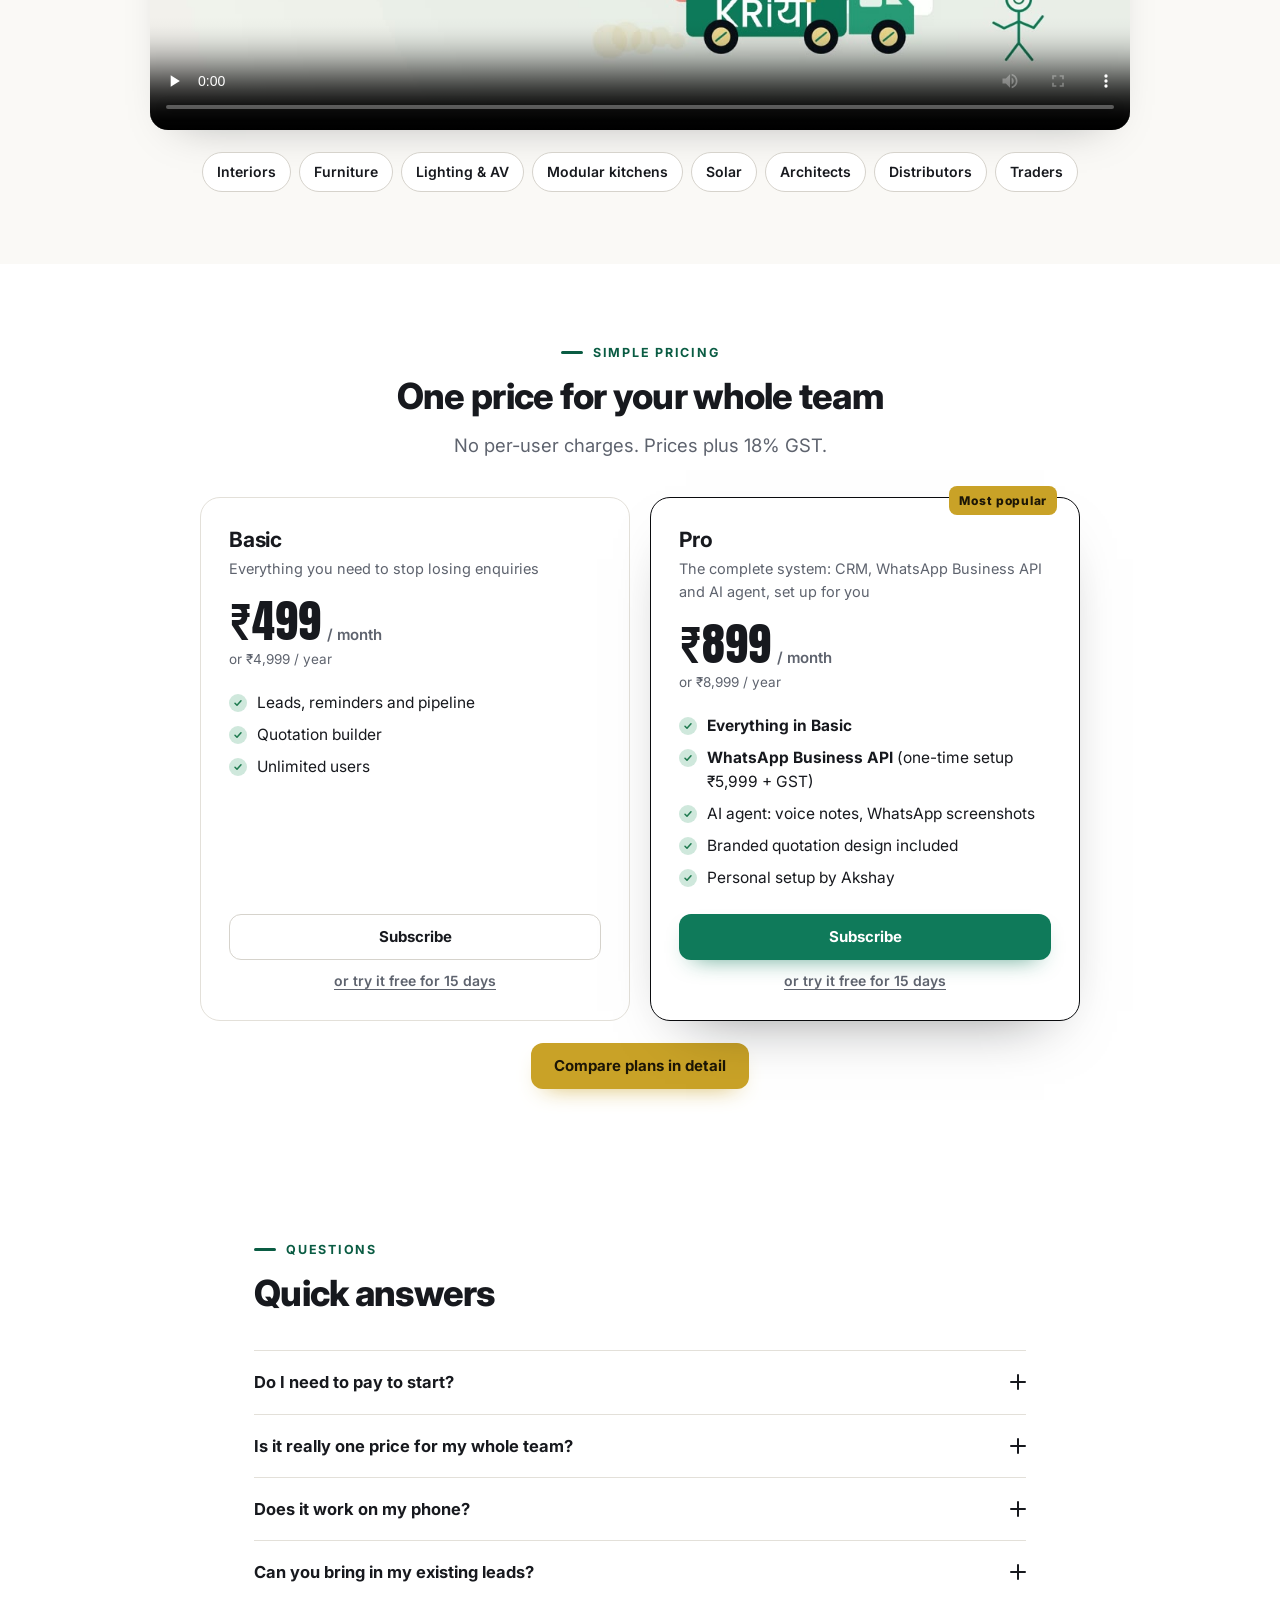
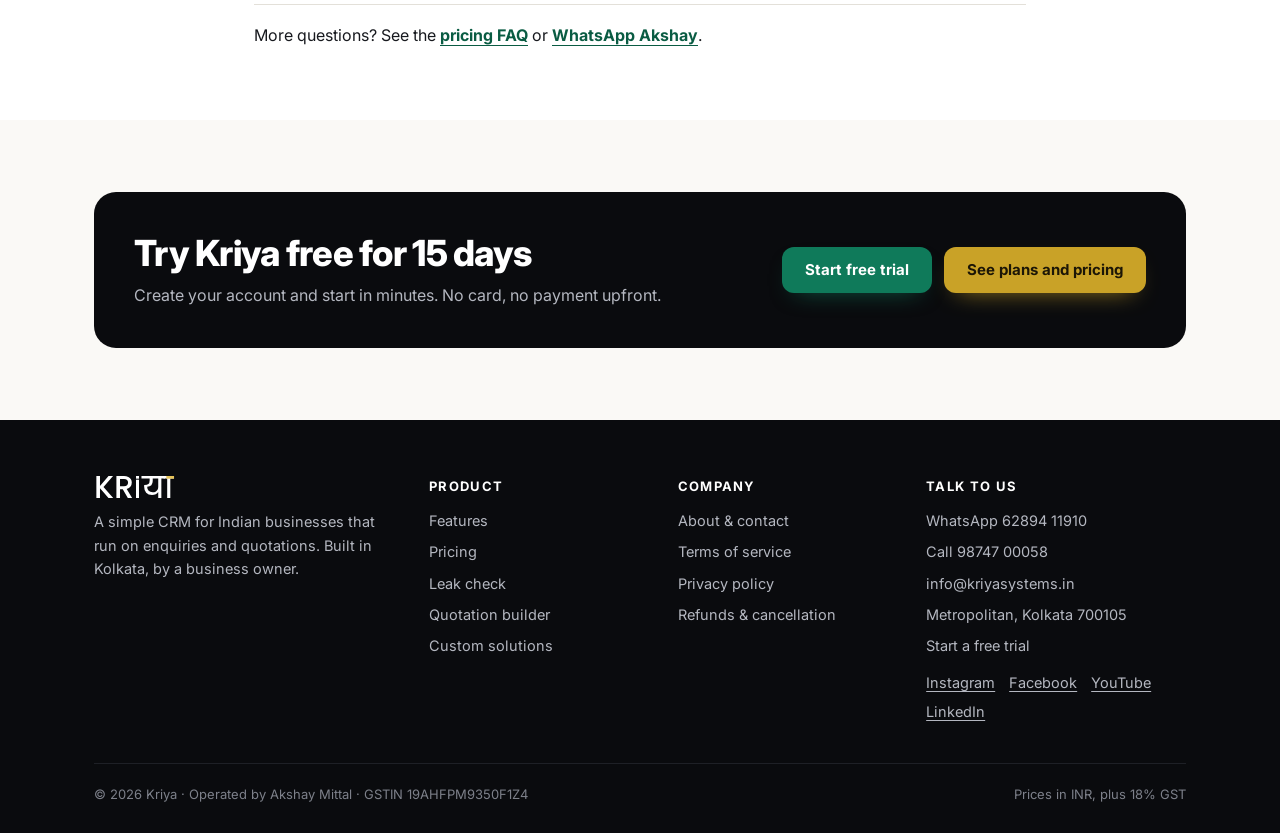
==== commit 5c3b211c: "Add Custom solutions page and footer link Co-Authored-By: Claude Opus 5.5 <noreply@anthropic.com>" ====
--- a/index.html
+++ b/index.html
@@ -12,7 +12,7 @@
 <link rel="icon" href="media/favicon.svg?v=2" type="image/svg+xml"><link rel="alternate icon" href="favicon.ico?v=2" sizes="48x48"><link rel="apple-touch-icon" href="media/apple-touch-icon.png?v=2">
 <link rel="preconnect" href="https://fonts.googleapis.com"><link rel="preconnect" href="https://fonts.gstatic.com" crossorigin>
 <link href="https://fonts.googleapis.com/css2?family=Anton&family=Inter:wght@400;500;600;700;800&display=swap" rel="stylesheet">
-<link rel="stylesheet" href="css/site.css?v=1792866384"><link rel="stylesheet" href="css/interact.css?v=1792866384">
+<link rel="stylesheet" href="css/site.css?v=1793718046"><link rel="stylesheet" href="css/interact.css?v=1793718046">
 <script src="https://cdnjs.cloudflare.com/ajax/libs/gsap/3.12.5/gsap.min.js" defer></script>
 <script>!function(f,b,e,v,n,t,s){if(f.fbq)return;n=f.fbq=function(){n.callMethod?n.callMethod.apply(n,arguments):n.queue.push(arguments)};if(!f._fbq)f._fbq=n;n.push=n;n.loaded=!0;n.version='2.0';n.queue=[];t=b.createElement(e);t.async=!0;t.src=v;s=b.getElementsByTagName(e)[0];s.parentNode.insertBefore(t,s)}(window,document,'script','https://connect.facebook.net/en_US/fbevents.js');fbq('init','2253510351856304');fbq('track','PageView');</script>
 <noscript><img height="1" width="1" style="display:none" alt="" src="https://www.facebook.com/tr?id=2253510351856304&ev=PageView&noscript=1"></noscript>
@@ -220,7 +220,7 @@
   <div class="ftr-grid">
     <div><a class="brand" href="index.html" aria-label="Kriya"><svg xmlns="http://www.w3.org/2000/svg" viewBox="0 0 2709 740" width="2709" height="740"><path d="M487.6546762589928 740.0 201.23741007194246 408.86330935251794V740.0H79.85611510791367V0.0H201.23741007194246V337.5251798561151L488.7194244604317 0.0H640.9784172661871L319.42446043165467 370.53237410071944L646.3021582733813 740.0Z" fill="#FFFFFF"/><path d="M1138.2158273381297 740.0 967.8561151079136 444.0H875.2230215827338V740.0H753.841726618705V0.0H1009.3812949640288Q1094.5611510791368 0.0 1153.6546762589928 29.81294964028774Q1212.7482014388488 59.62589928057548 1242.0287769784172 109.66906474820138Q1271.3093525179856 159.71223021582728 1271.3093525179856 221.4676258992805Q1271.3093525179856 293.8705035971223 1229.2517985611512 352.9640287769784Q1187.1942446043167 412.0575539568345 1099.884892086331 433.3525179856115L1283.021582733813 740.0ZM875.2230215827338 347.1079136690647H1009.3812949640288Q1077.525179856115 347.1079136690647 1112.1294964028775 313.03597122302153Q1146.7338129496402 278.9640287769784 1146.7338129496402 221.4676258992805Q1146.7338129496402 163.97122302158266 1112.6618705035971 131.4964028776978Q1078.589928057554 99.02158273381292 1009.3812949640288 99.02158273381292H875.2230215827338Z" fill="#FFFFFF"/><path d="M1514.423021582734 124.0V740.0H1413.381294964029V124.0Z" fill="#FFFFFF"/><path d="M2387.897841726619 88H2265.897841726619V740H2160.897841726619V540Q2130.897841726619 584 2077.897841726619 610.5Q2024.897841726619 637 1951.897841726619 637Q1824.897841726619 637 1755.397841726619 561.0Q1685.897841726619 485 1685.897841726619 355Q1685.897841726619 329 1688.897841726619 304H1701.897841726619Q1787.897841726619 304 1829.897841726619 267.5Q1871.897841726619 231 1871.897841726619 150V88H1596.897841726619V0H2387.897841726619ZM2160.897841726619 88H1975.897841726619V168Q1975.897841726619 350 1788.897841726619 361V365Q1788.897841726619 449 1837.897841726619 499.0Q1886.897841726619 549 1973.897841726619 549Q2026.897841726619 549 2069.897841726619 526.0Q2112.897841726619 503 2136.897841726619 462.0Q2160.897841726619 421 2160.897841726619 369Z" fill="#FFFFFF"/><path d="M2461.897841726619 740V88H2339.897841726619V0H2688.897841726619V88H2566.897841726619V740Z" fill="#FFFFFF"/><rect x="2432.9" y="0" width="260.0" height="90" fill="#E6C45A"/><rect x="1413.4" y="0.0" width="101.0" height="90" fill="#FFFFFF"/></svg></a>
       <p>A simple CRM for Indian businesses that run on enquiries and quotations. Built in Kolkata, by a business owner.</p></div>
-    <div><h4>Product</h4><ul><li><a href="features.html">Features</a></li><li><a href="pricing.html">Pricing</a></li><li><a href="leak-check.html">Leak check</a></li><li><a href="quotation-builder.html">Quotation builder</a></li></ul></div>
+    <div><h4>Product</h4><ul><li><a href="features.html">Features</a></li><li><a href="pricing.html">Pricing</a></li><li><a href="leak-check.html">Leak check</a></li><li><a href="quotation-builder.html">Quotation builder</a></li><li><a href="custom.html">Custom solutions</a></li></ul></div>
     <div><h4>Company</h4><ul><li><a href="about.html">About &amp; contact</a></li><li><a href="terms.html">Terms of service</a></li><li><a href="privacy.html">Privacy policy</a></li><li><a href="refunds.html">Refunds &amp; cancellation</a></li></ul></div>
     <div><h4>Talk to us</h4><ul><li><a href="https://wa.me/916289411910?text=Hi%20Akshay%2C%20I%20saw%20Kriya.%20Quick%20question." target="_blank" rel="noopener">WhatsApp 62894 11910</a></li><li><a href="tel:+919874700058">Call 98747 00058</a></li><li><a href="mailto:info@kriyasystems.in">info@kriyasystems.in</a></li><li><a href="https://maps.app.goo.gl/K7Q7RPpEMNNqTarj6" target="_blank" rel="noopener">Metropolitan, Kolkata 700105</a></li><li><a href="start.html">Start a free trial</a></li></ul>
       <div class="ftr-soc"><a href="https://www.instagram.com/kriya.systems/" target="_blank" rel="noopener">Instagram</a><a href="https://www.facebook.com/kriya.systems/" target="_blank" rel="noopener">Facebook</a><a href="https://www.youtube.com/@KriyaSystems" target="_blank" rel="noopener">YouTube</a><a href="https://www.linkedin.com/in/akshay-mittal-7527051a2/" target="_blank" rel="noopener">LinkedIn</a></div></div>
@@ -228,6 +228,6 @@
   <div class="ftr-bot"><span>© 2026 Kriya · Operated by Akshay Mittal · GSTIN 19AHFPM9350F1Z4</span><span>Prices in INR, plus 18% GST</span></div>
 </div></footer>
 <a class="wa-float" href="https://wa.me/916289411910?text=Hi%20Akshay%2C%20I%20saw%20Kriya.%20Quick%20question." target="_blank" rel="noopener" aria-label="Chat on WhatsApp"><svg viewBox="0 0 24 24" fill="currentColor" aria-hidden="true"><path d="M12 2a10 10 0 0 0-8.6 15.1L2 22l5-1.3A10 10 0 1 0 12 2zm5.5 14.2c-.2.6-1.3 1.2-1.8 1.3-.5.1-1 .1-1.6-.1-.4-.1-.9-.3-1.5-.6-2.7-1.2-4.4-3.9-4.6-4.1-.1-.2-1.1-1.4-1.1-2.7s.7-1.9.9-2.2c.2-.3.5-.3.7-.3h.5c.2 0 .4 0 .6.5l.8 2c.1.2.1.4 0 .5l-.3.5-.4.4c-.1.1-.3.3-.1.6.2.3.7 1.2 1.6 2 1.1 1 2 1.3 2.3 1.4.3.1.5.1.6-.1l.9-1c.2-.3.4-.2.6-.1l1.9.9c.3.1.5.2.5.3.1.1.1.7-.1 1.3z"/></svg></a>
-<script src="js/interact.js?v=1792866384" defer></script><script src="js/site.js?v=1792866384" defer></script>
+<script src="js/interact.js?v=1793718046" defer></script><script src="js/site.js?v=1793718046" defer></script>
 </body>
 </html>
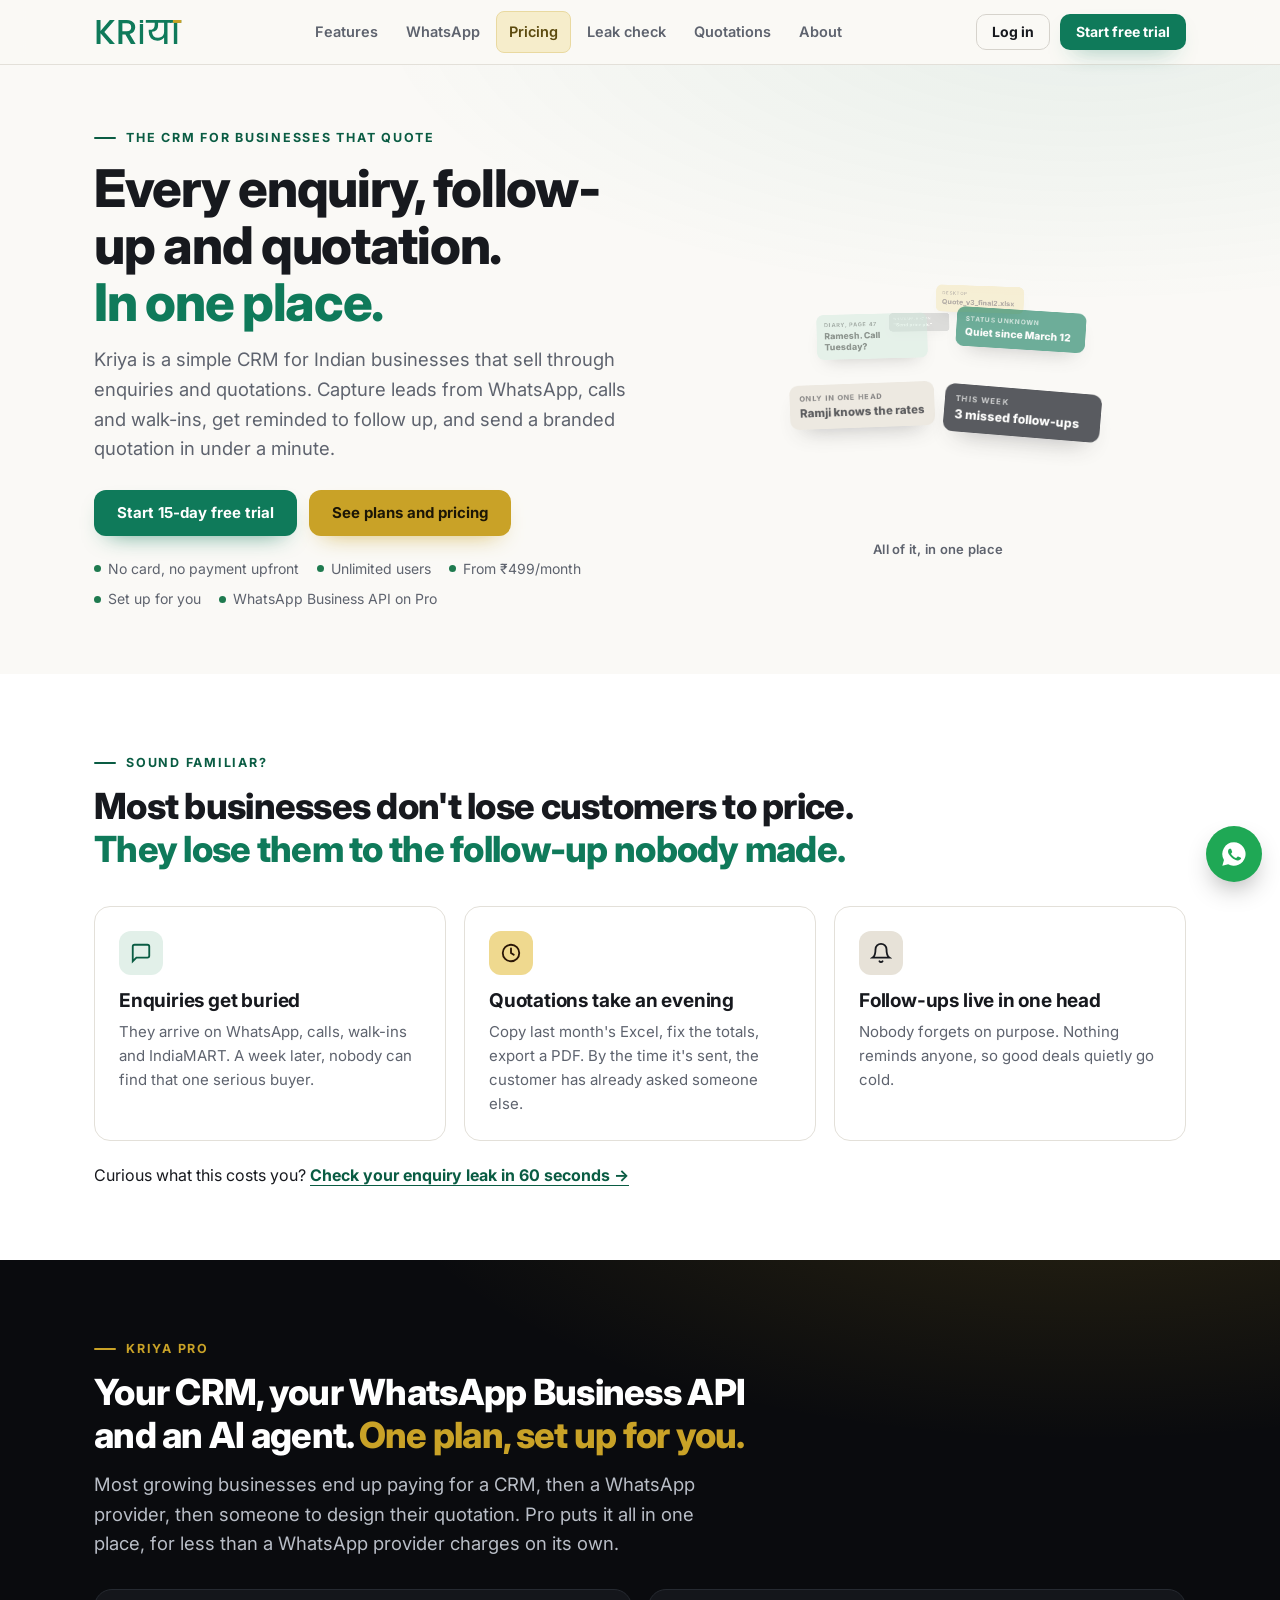
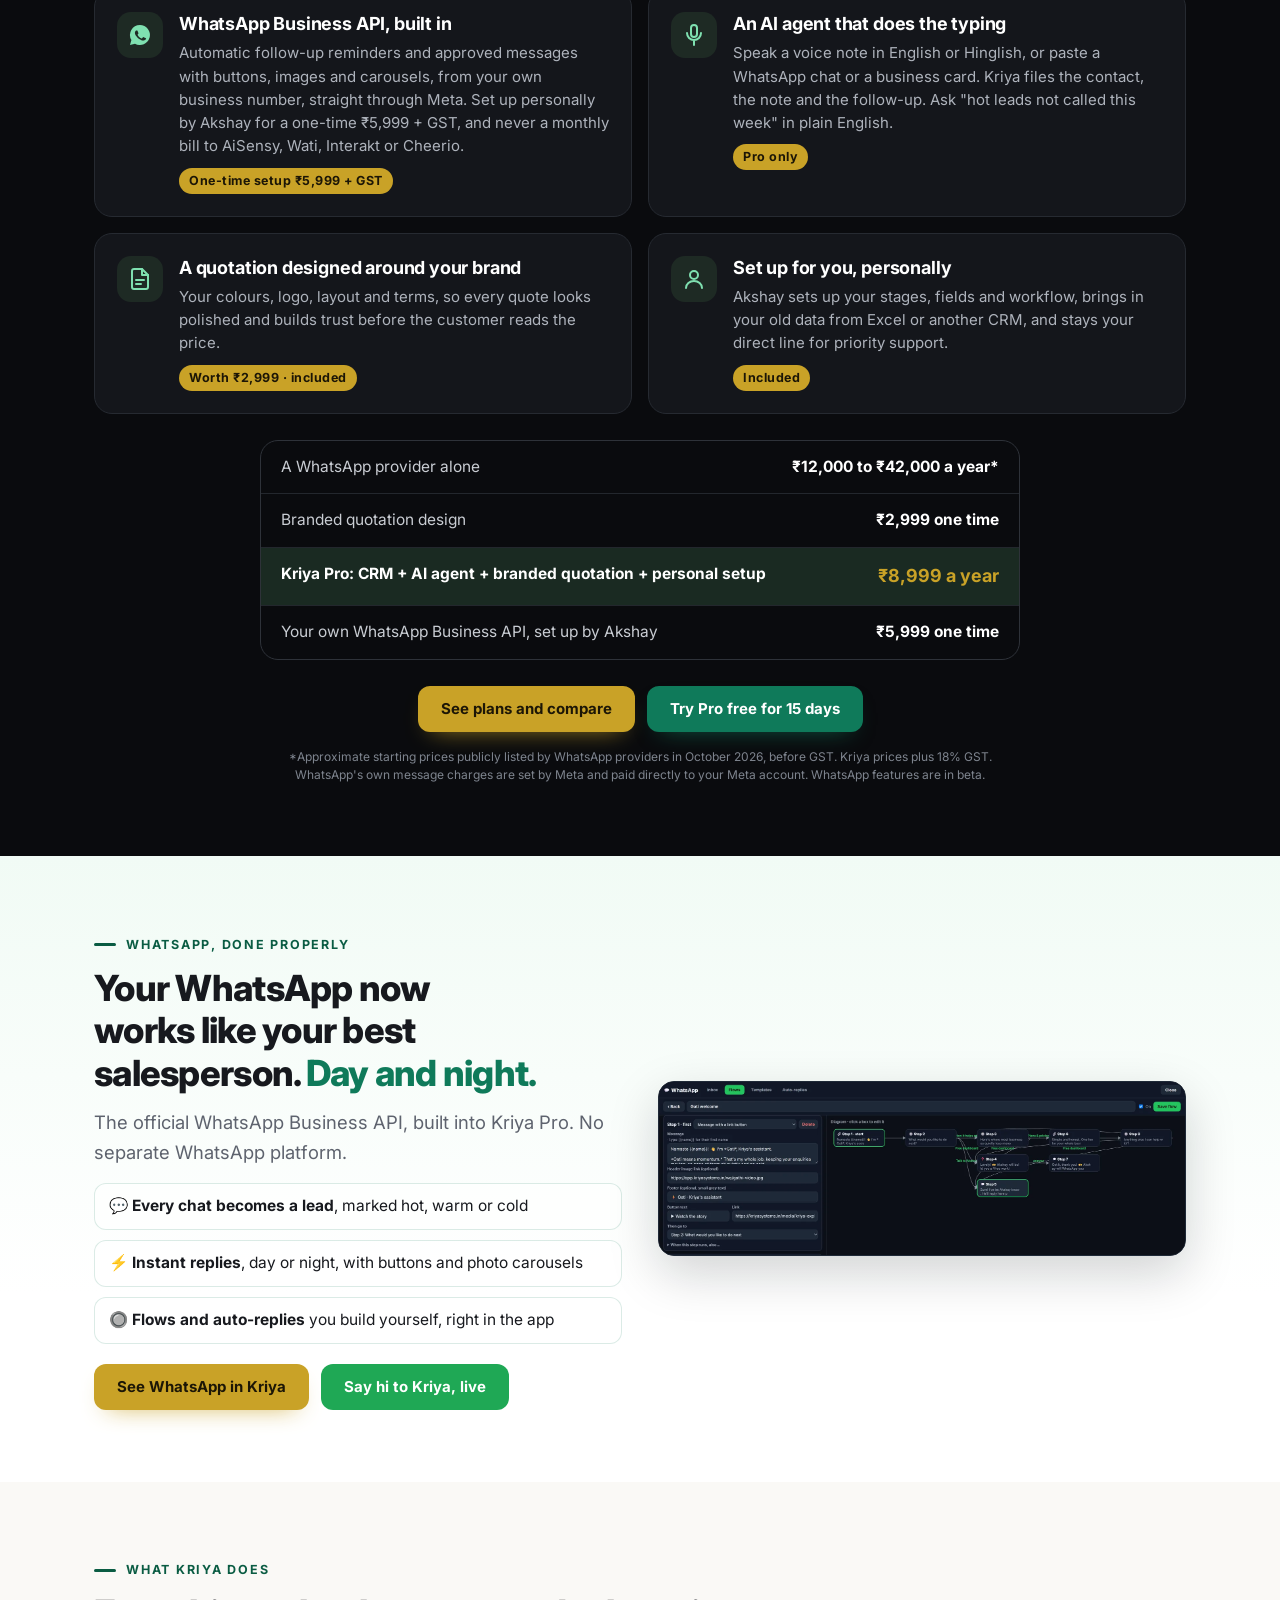
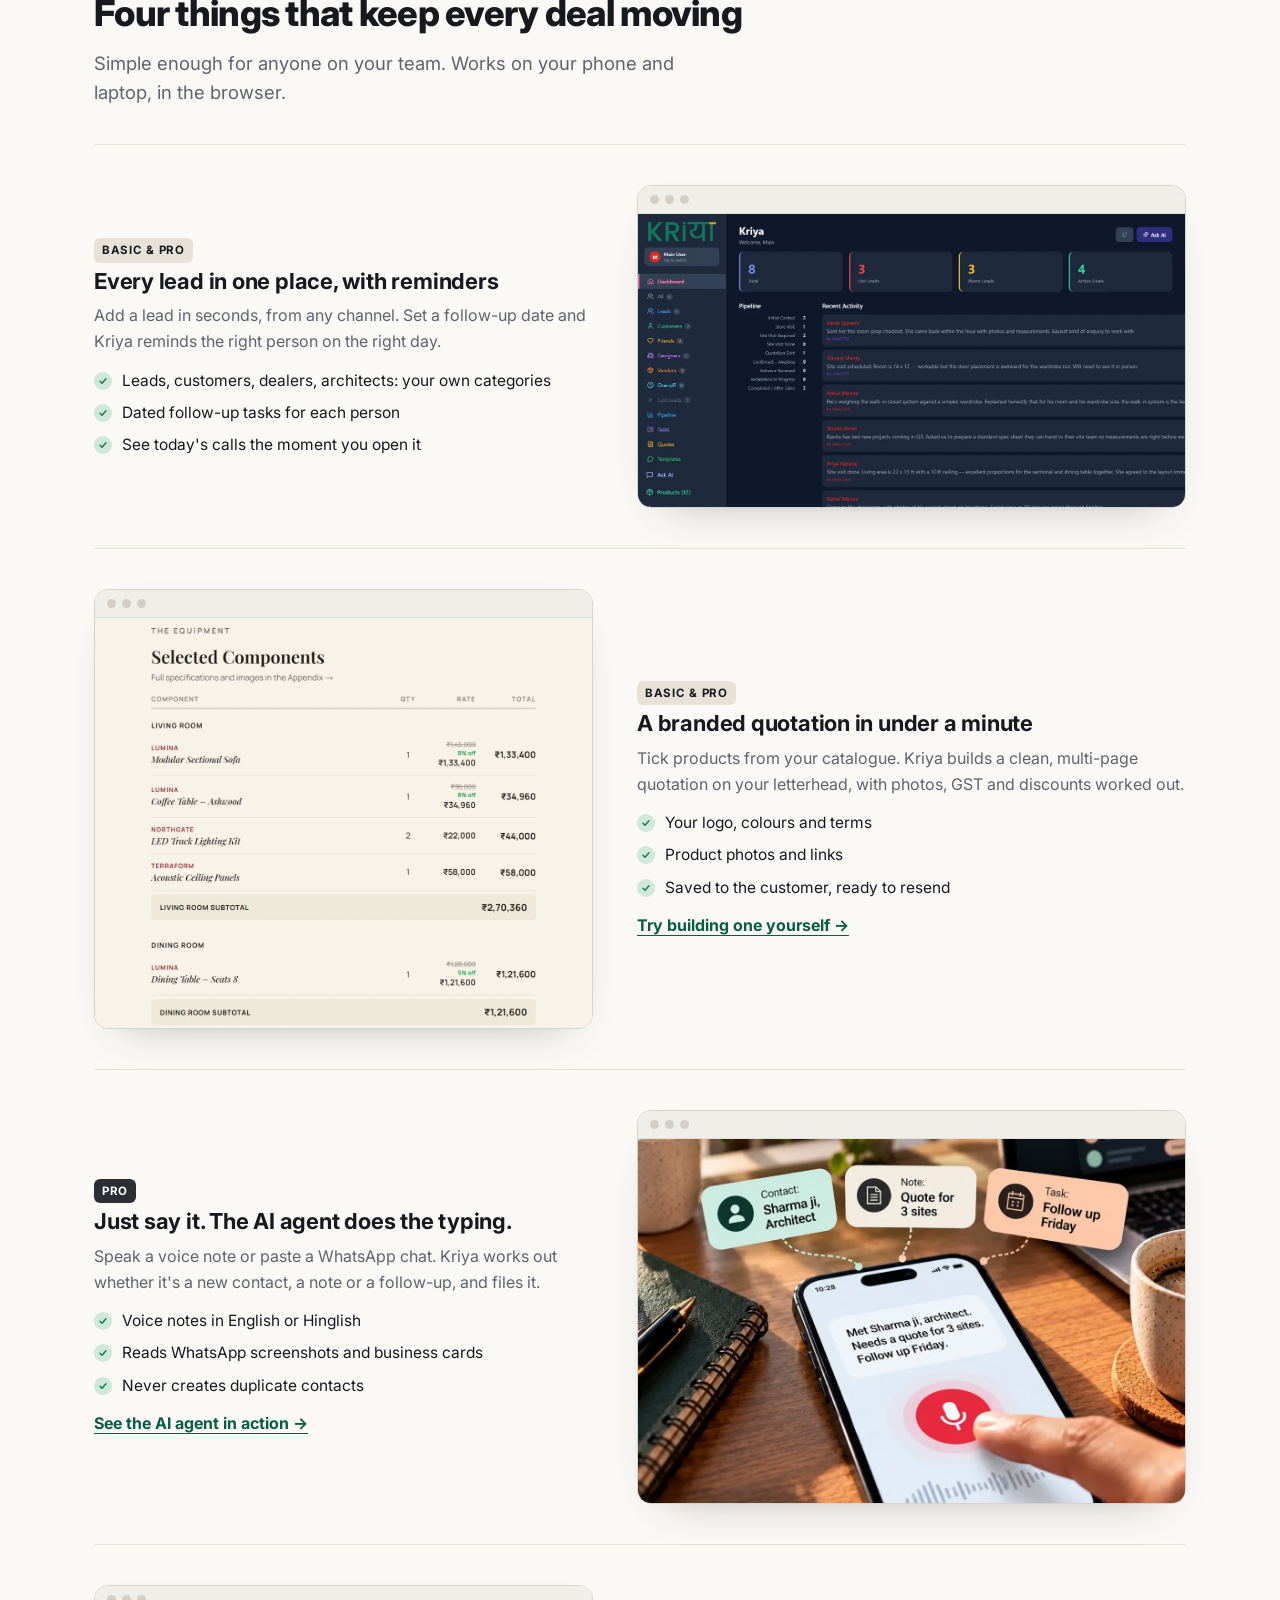
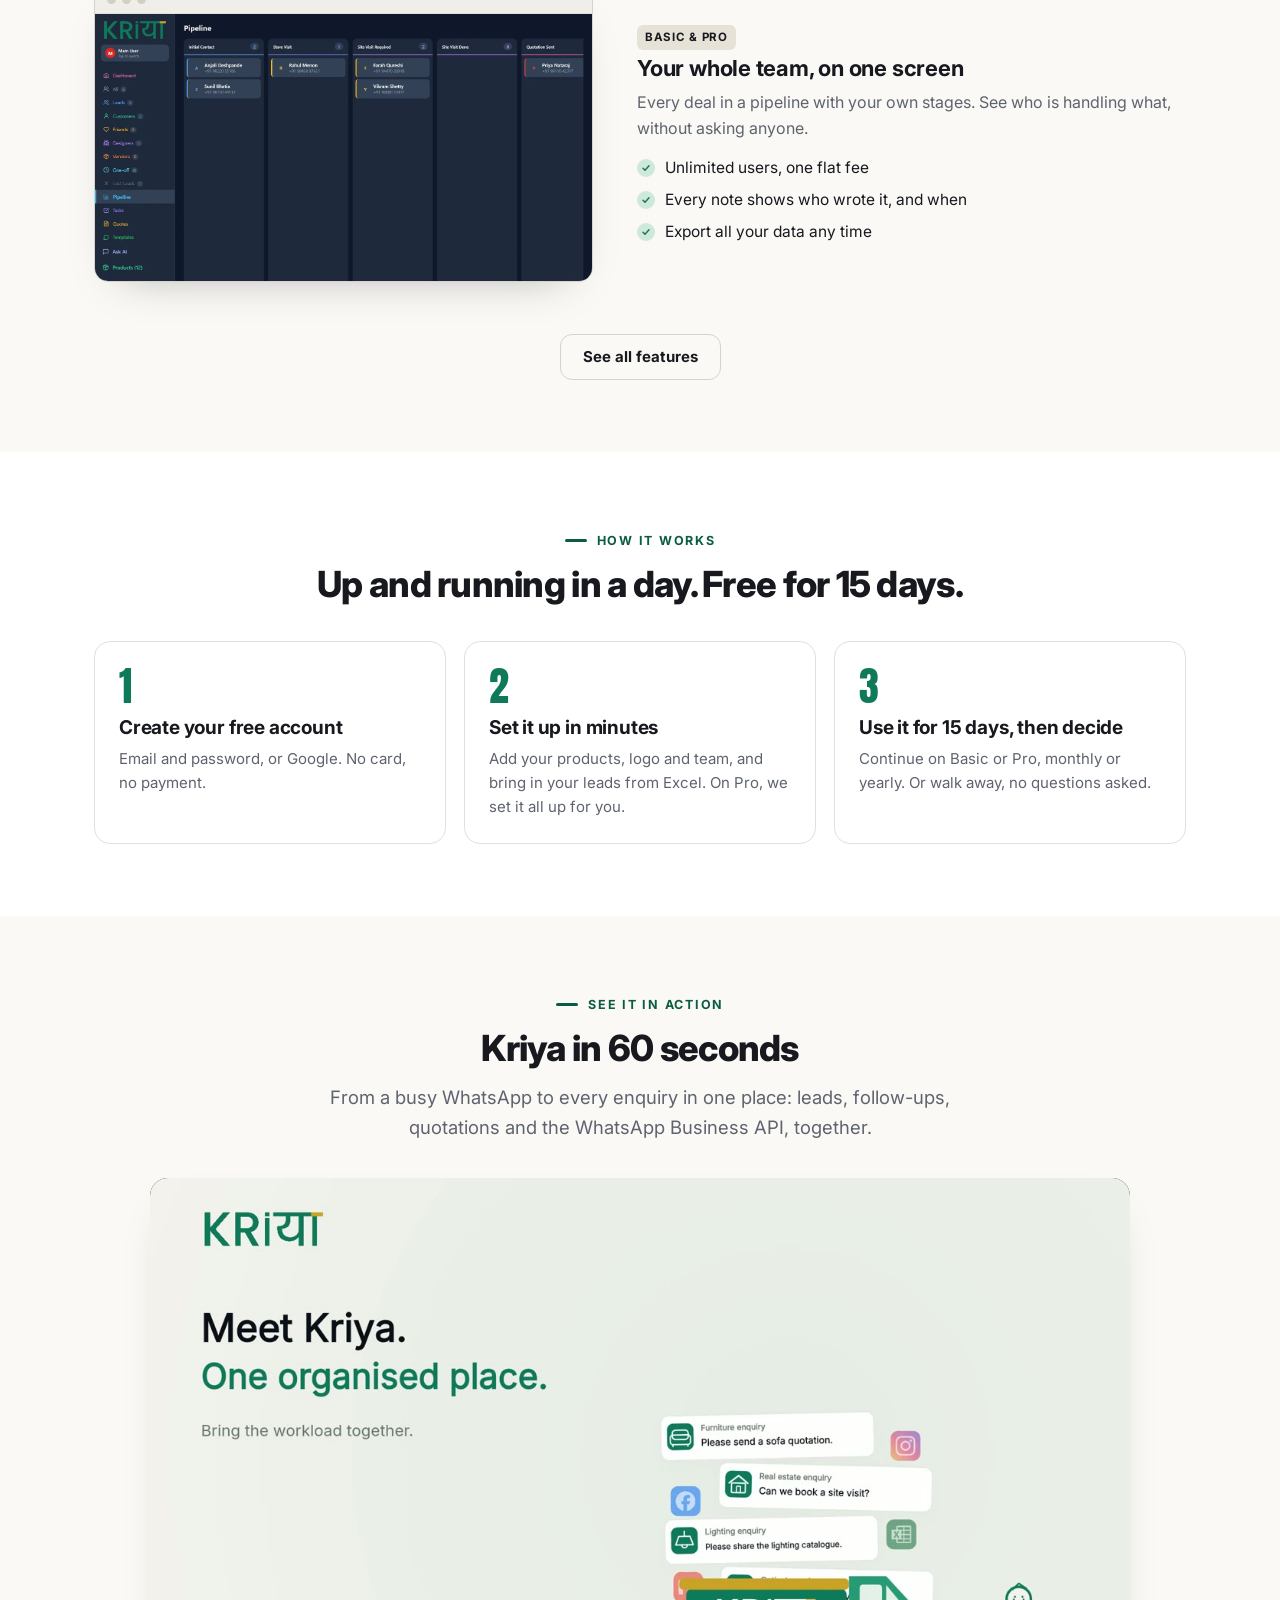
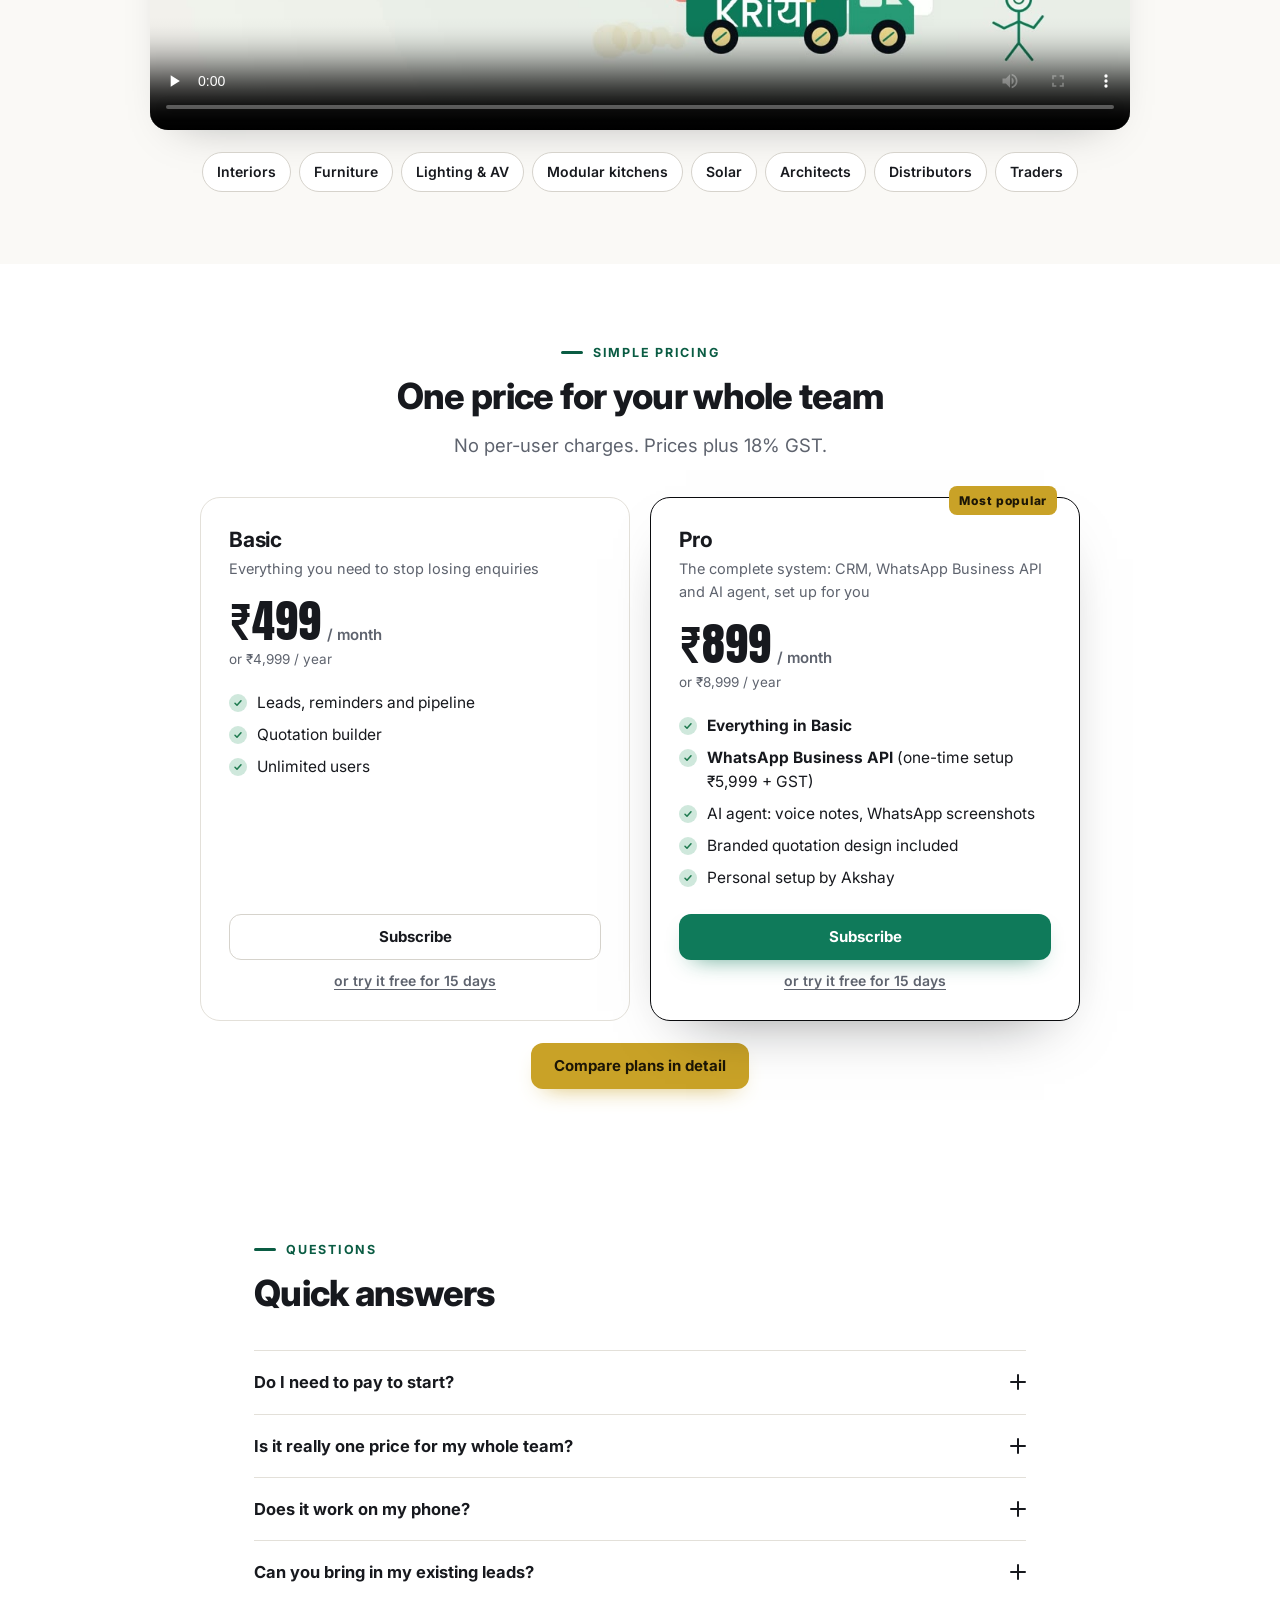
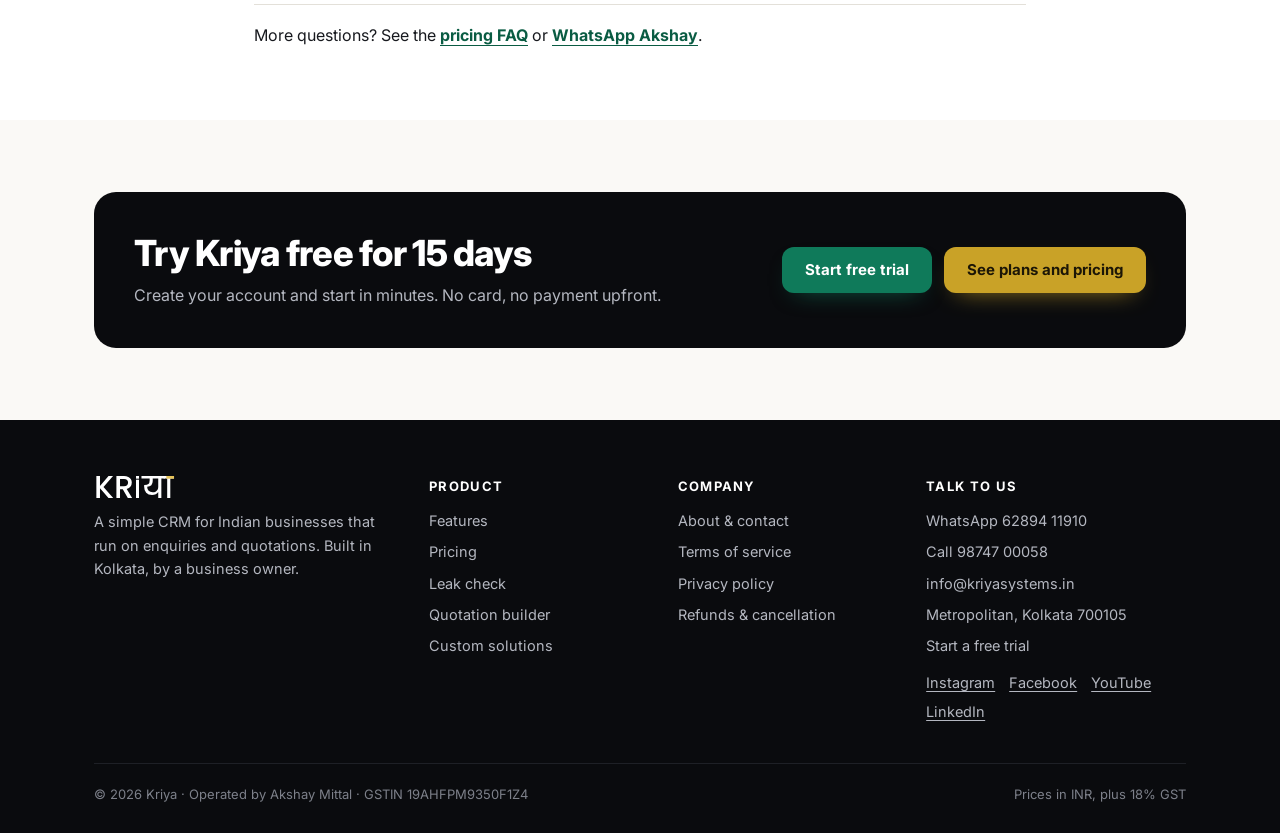
==== commit 3c1b3338: "Link Custom solutions from About page Co-Authored-By: Claude Opus 5.5 <noreply@anthropic.com>" ====
--- a/index.html
+++ b/index.html
@@ -12,7 +12,7 @@
 <link rel="icon" href="media/favicon.svg?v=2" type="image/svg+xml"><link rel="alternate icon" href="favicon.ico?v=2" sizes="48x48"><link rel="apple-touch-icon" href="media/apple-touch-icon.png?v=2">
 <link rel="preconnect" href="https://fonts.googleapis.com"><link rel="preconnect" href="https://fonts.gstatic.com" crossorigin>
 <link href="https://fonts.googleapis.com/css2?family=Anton&family=Inter:wght@400;500;600;700;800&display=swap" rel="stylesheet">
-<link rel="stylesheet" href="css/site.css?v=1793718046"><link rel="stylesheet" href="css/interact.css?v=1793718046">
+<link rel="stylesheet" href="css/site.css?v=1793718236"><link rel="stylesheet" href="css/interact.css?v=1793718236">
 <script src="https://cdnjs.cloudflare.com/ajax/libs/gsap/3.12.5/gsap.min.js" defer></script>
 <script>!function(f,b,e,v,n,t,s){if(f.fbq)return;n=f.fbq=function(){n.callMethod?n.callMethod.apply(n,arguments):n.queue.push(arguments)};if(!f._fbq)f._fbq=n;n.push=n;n.loaded=!0;n.version='2.0';n.queue=[];t=b.createElement(e);t.async=!0;t.src=v;s=b.getElementsByTagName(e)[0];s.parentNode.insertBefore(t,s)}(window,document,'script','https://connect.facebook.net/en_US/fbevents.js');fbq('init','2253510351856304');fbq('track','PageView');</script>
 <noscript><img height="1" width="1" style="display:none" alt="" src="https://www.facebook.com/tr?id=2253510351856304&ev=PageView&noscript=1"></noscript>
@@ -228,6 +228,6 @@
   <div class="ftr-bot"><span>© 2026 Kriya · Operated by Akshay Mittal · GSTIN 19AHFPM9350F1Z4</span><span>Prices in INR, plus 18% GST</span></div>
 </div></footer>
 <a class="wa-float" href="https://wa.me/916289411910?text=Hi%20Akshay%2C%20I%20saw%20Kriya.%20Quick%20question." target="_blank" rel="noopener" aria-label="Chat on WhatsApp"><svg viewBox="0 0 24 24" fill="currentColor" aria-hidden="true"><path d="M12 2a10 10 0 0 0-8.6 15.1L2 22l5-1.3A10 10 0 1 0 12 2zm5.5 14.2c-.2.6-1.3 1.2-1.8 1.3-.5.1-1 .1-1.6-.1-.4-.1-.9-.3-1.5-.6-2.7-1.2-4.4-3.9-4.6-4.1-.1-.2-1.1-1.4-1.1-2.7s.7-1.9.9-2.2c.2-.3.5-.3.7-.3h.5c.2 0 .4 0 .6.5l.8 2c.1.2.1.4 0 .5l-.3.5-.4.4c-.1.1-.3.3-.1.6.2.3.7 1.2 1.6 2 1.1 1 2 1.3 2.3 1.4.3.1.5.1.6-.1l.9-1c.2-.3.4-.2.6-.1l1.9.9c.3.1.5.2.5.3.1.1.1.7-.1 1.3z"/></svg></a>
-<script src="js/interact.js?v=1793718046" defer></script><script src="js/site.js?v=1793718046" defer></script>
+<script src="js/interact.js?v=1793718236" defer></script><script src="js/site.js?v=1793718236" defer></script>
 </body>
 </html>
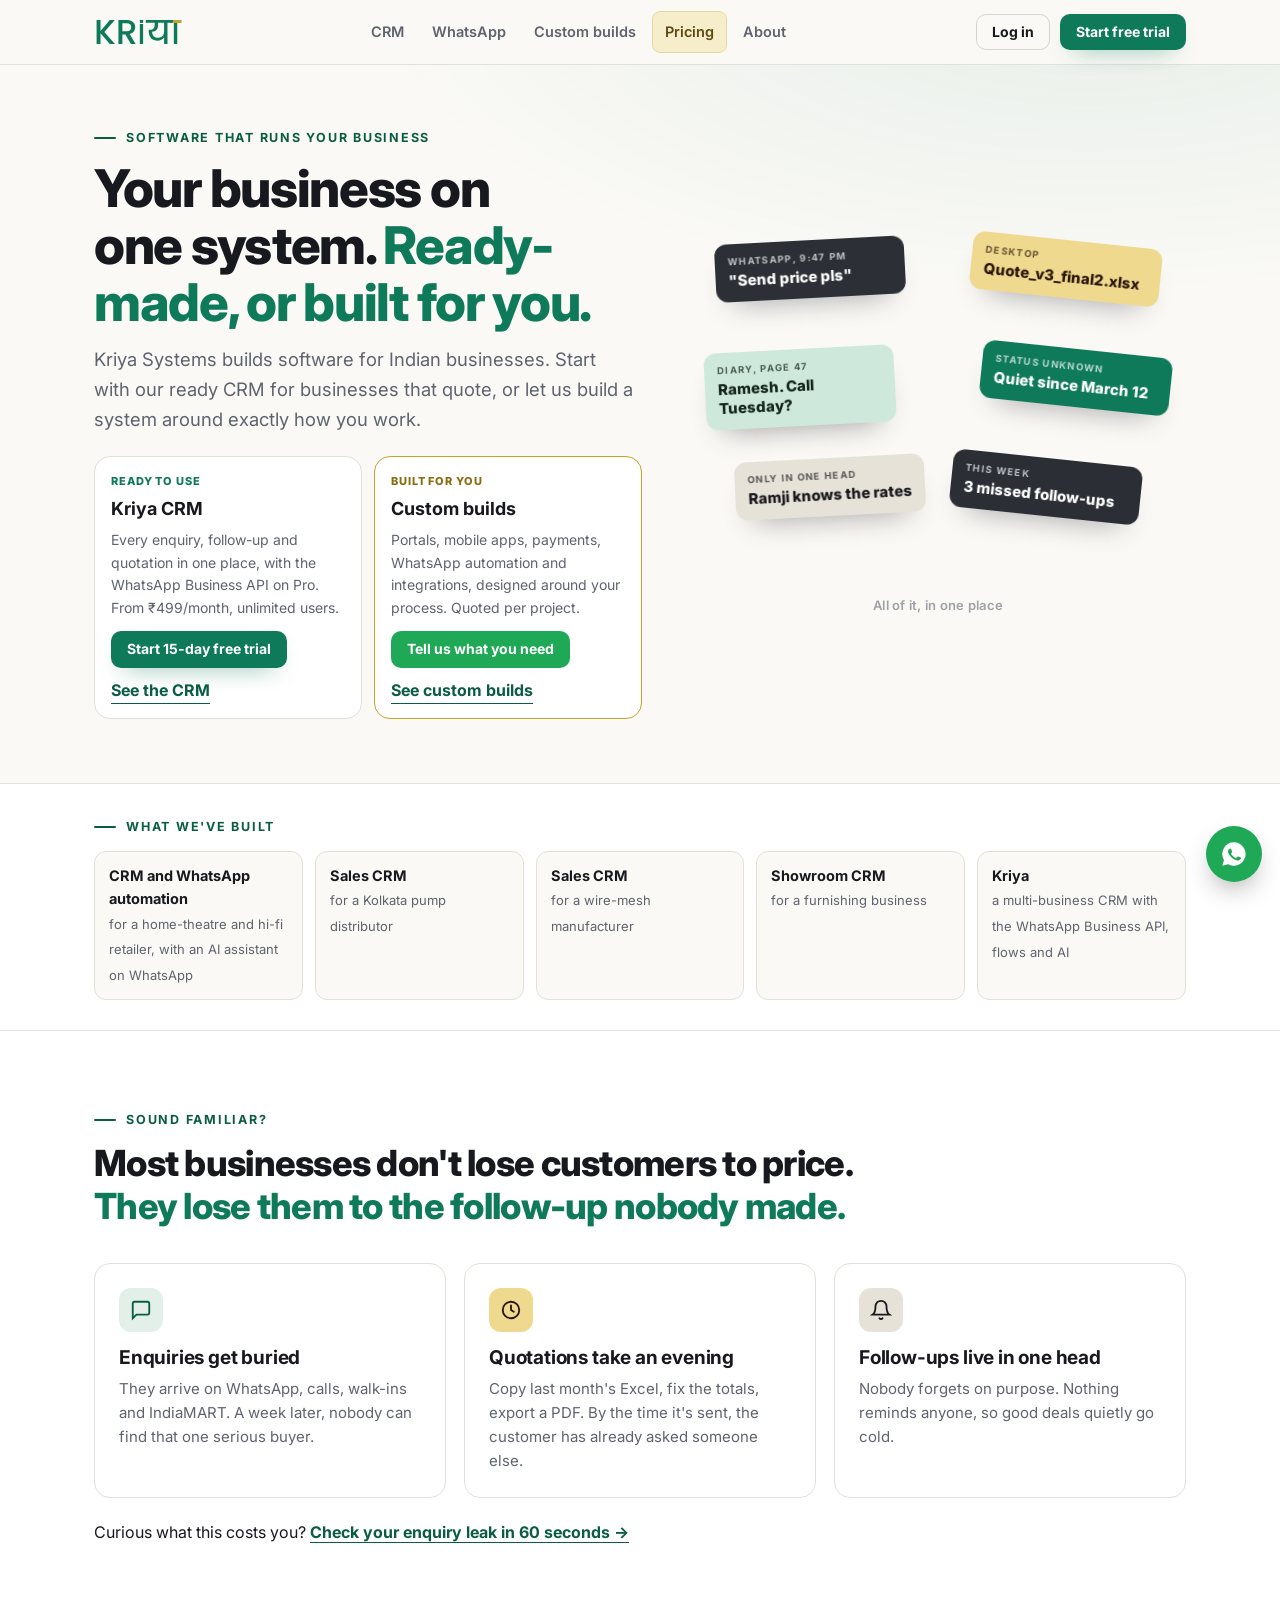
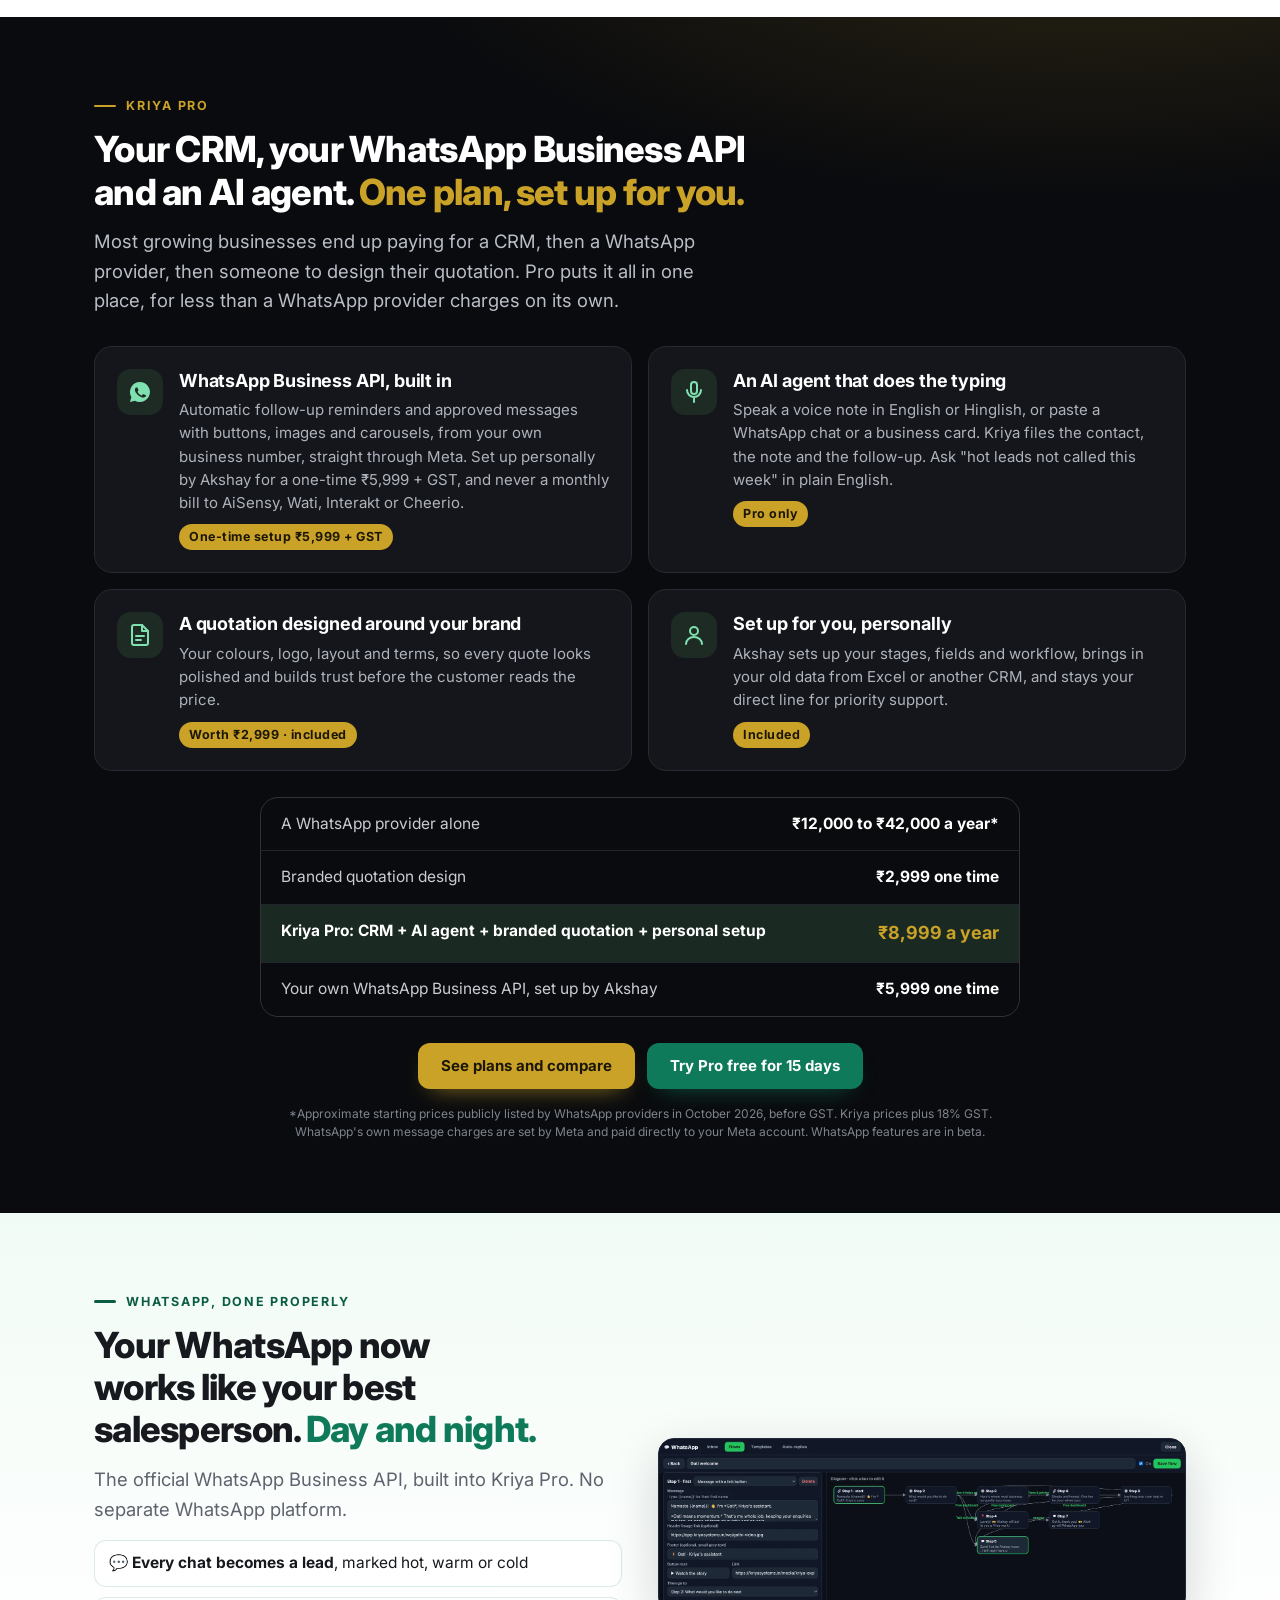
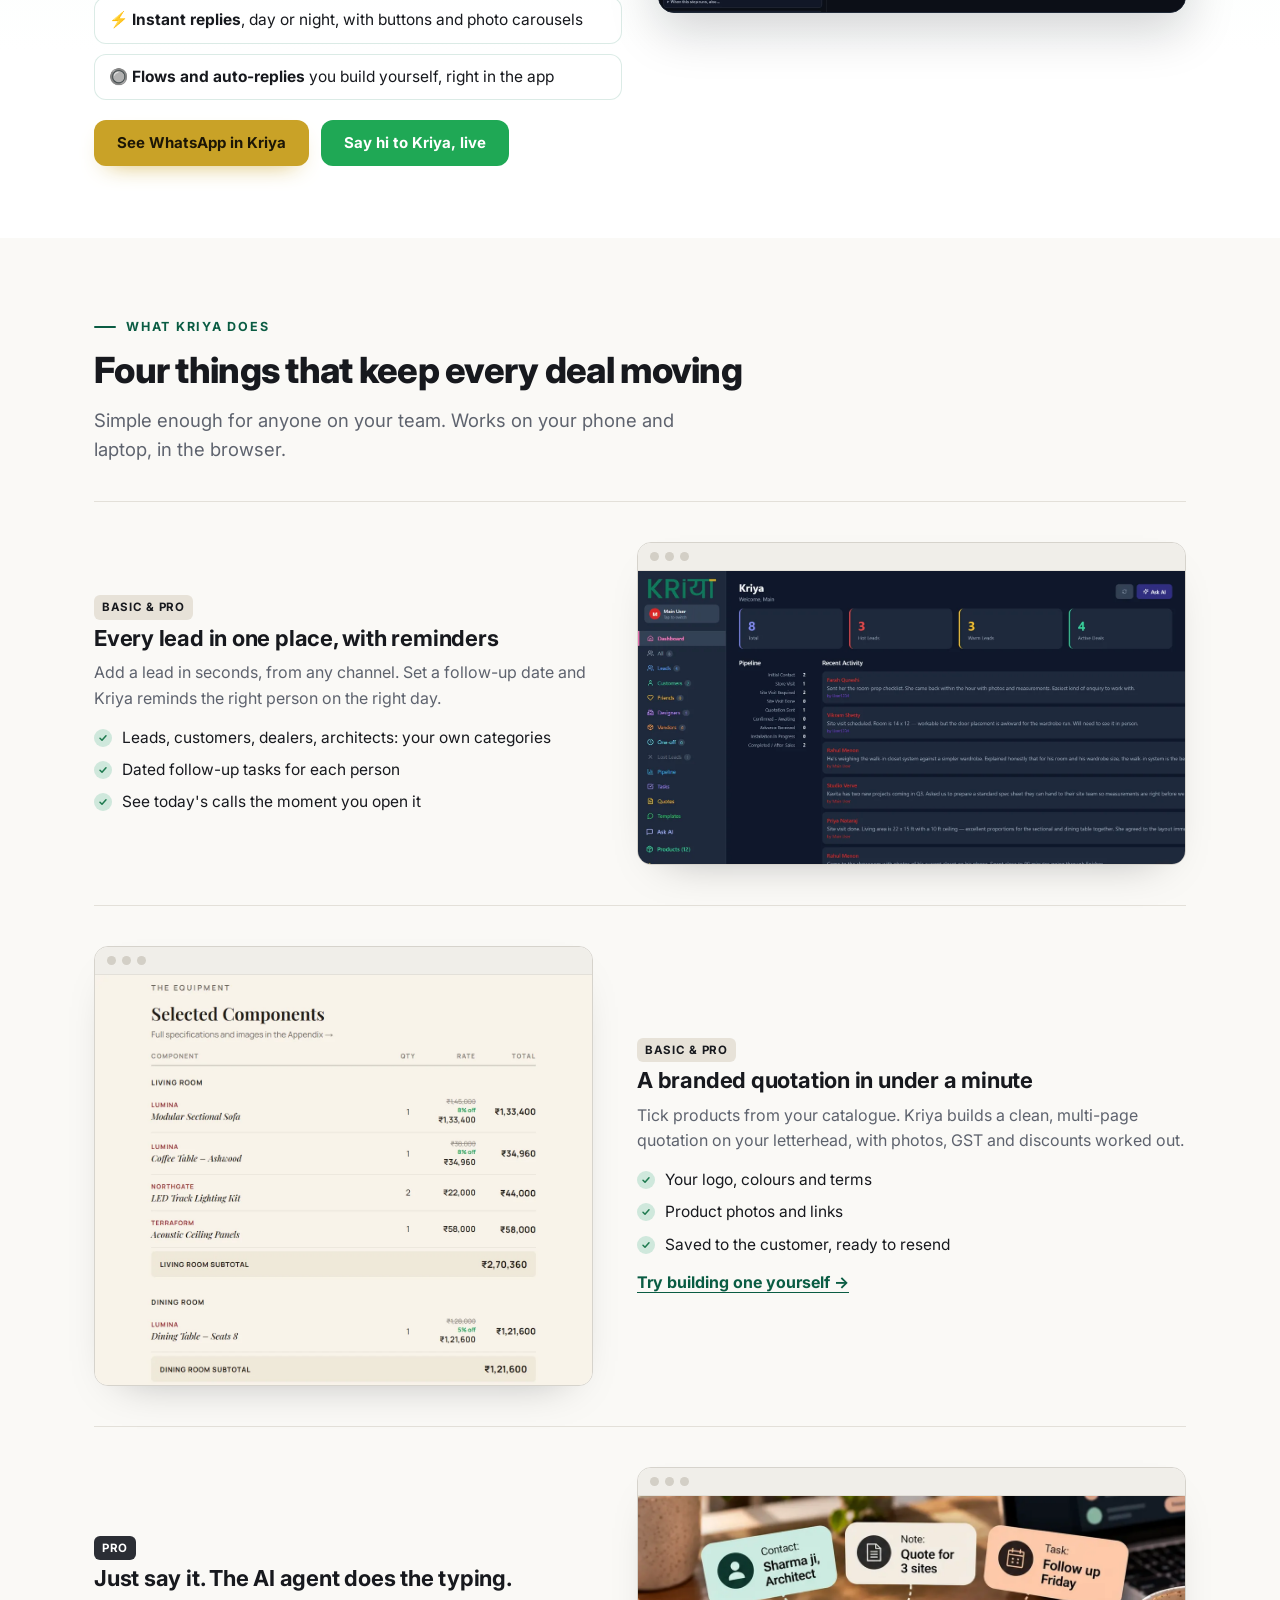
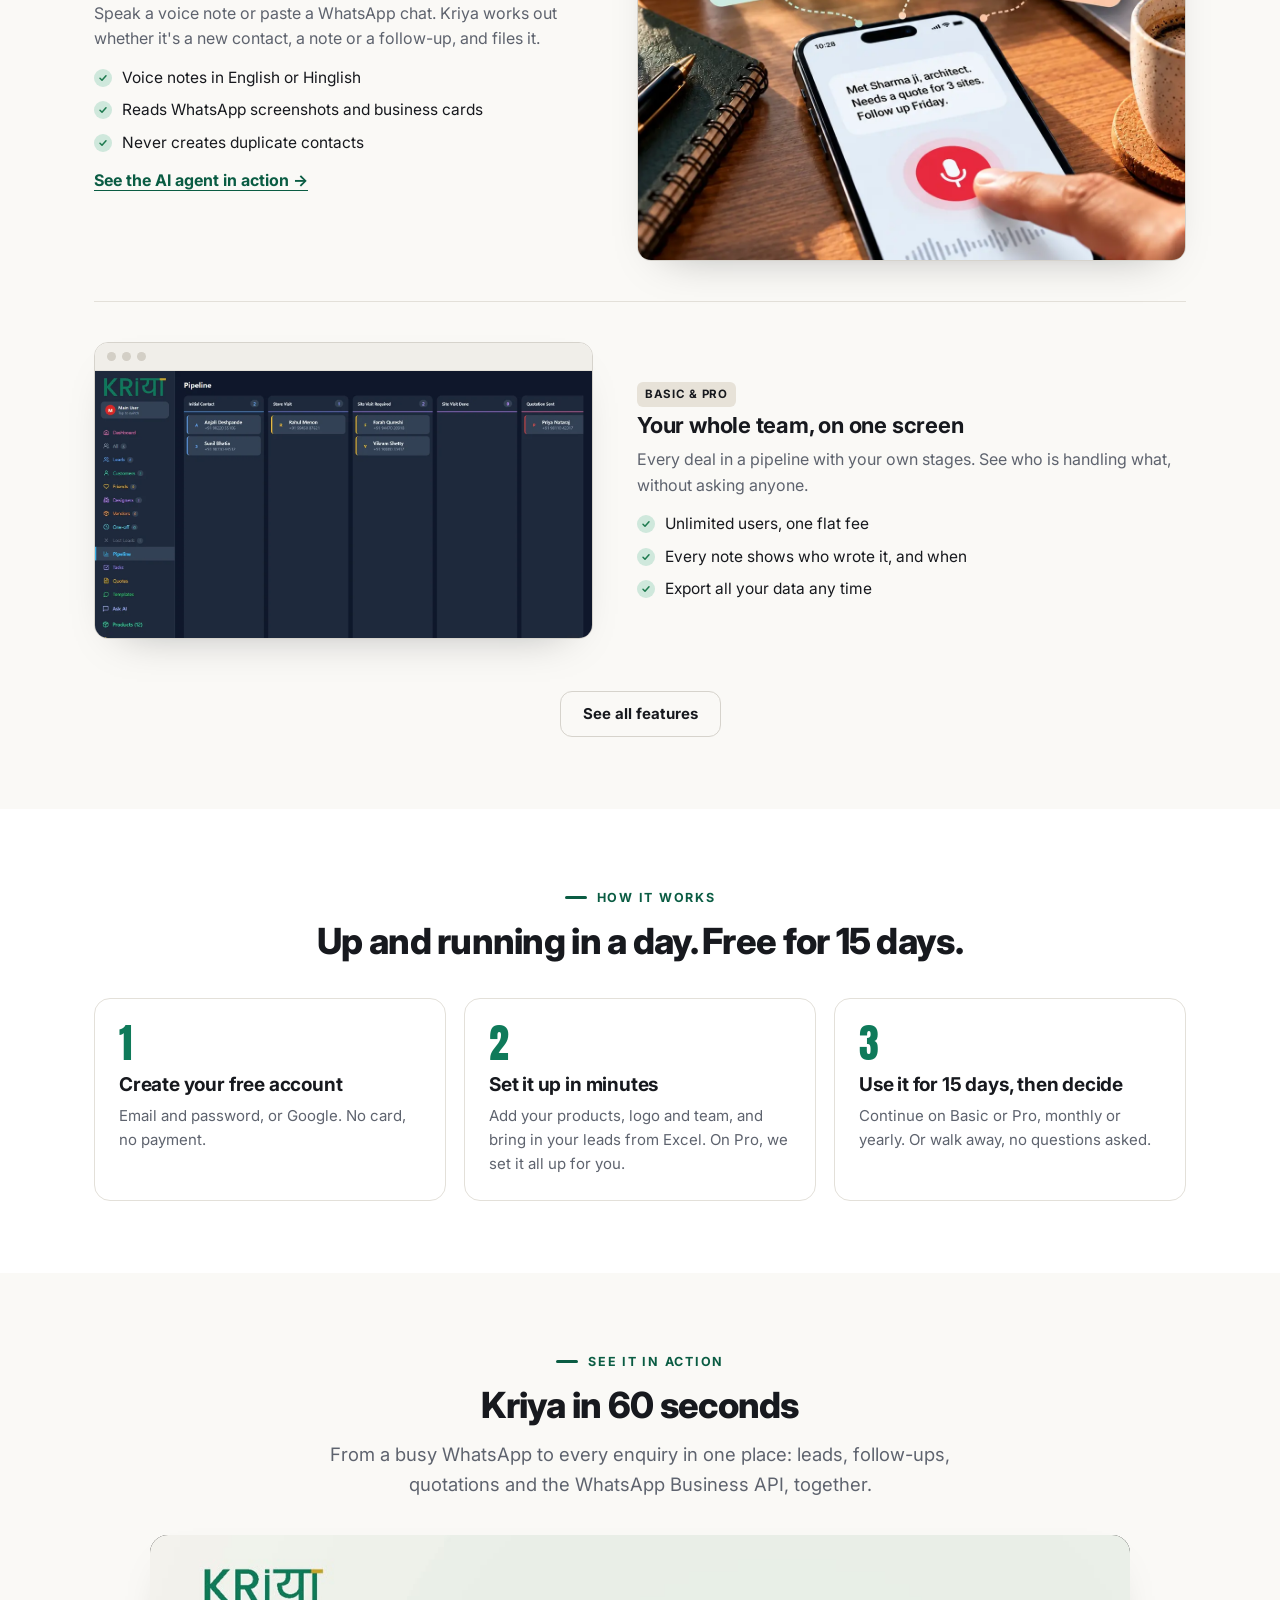
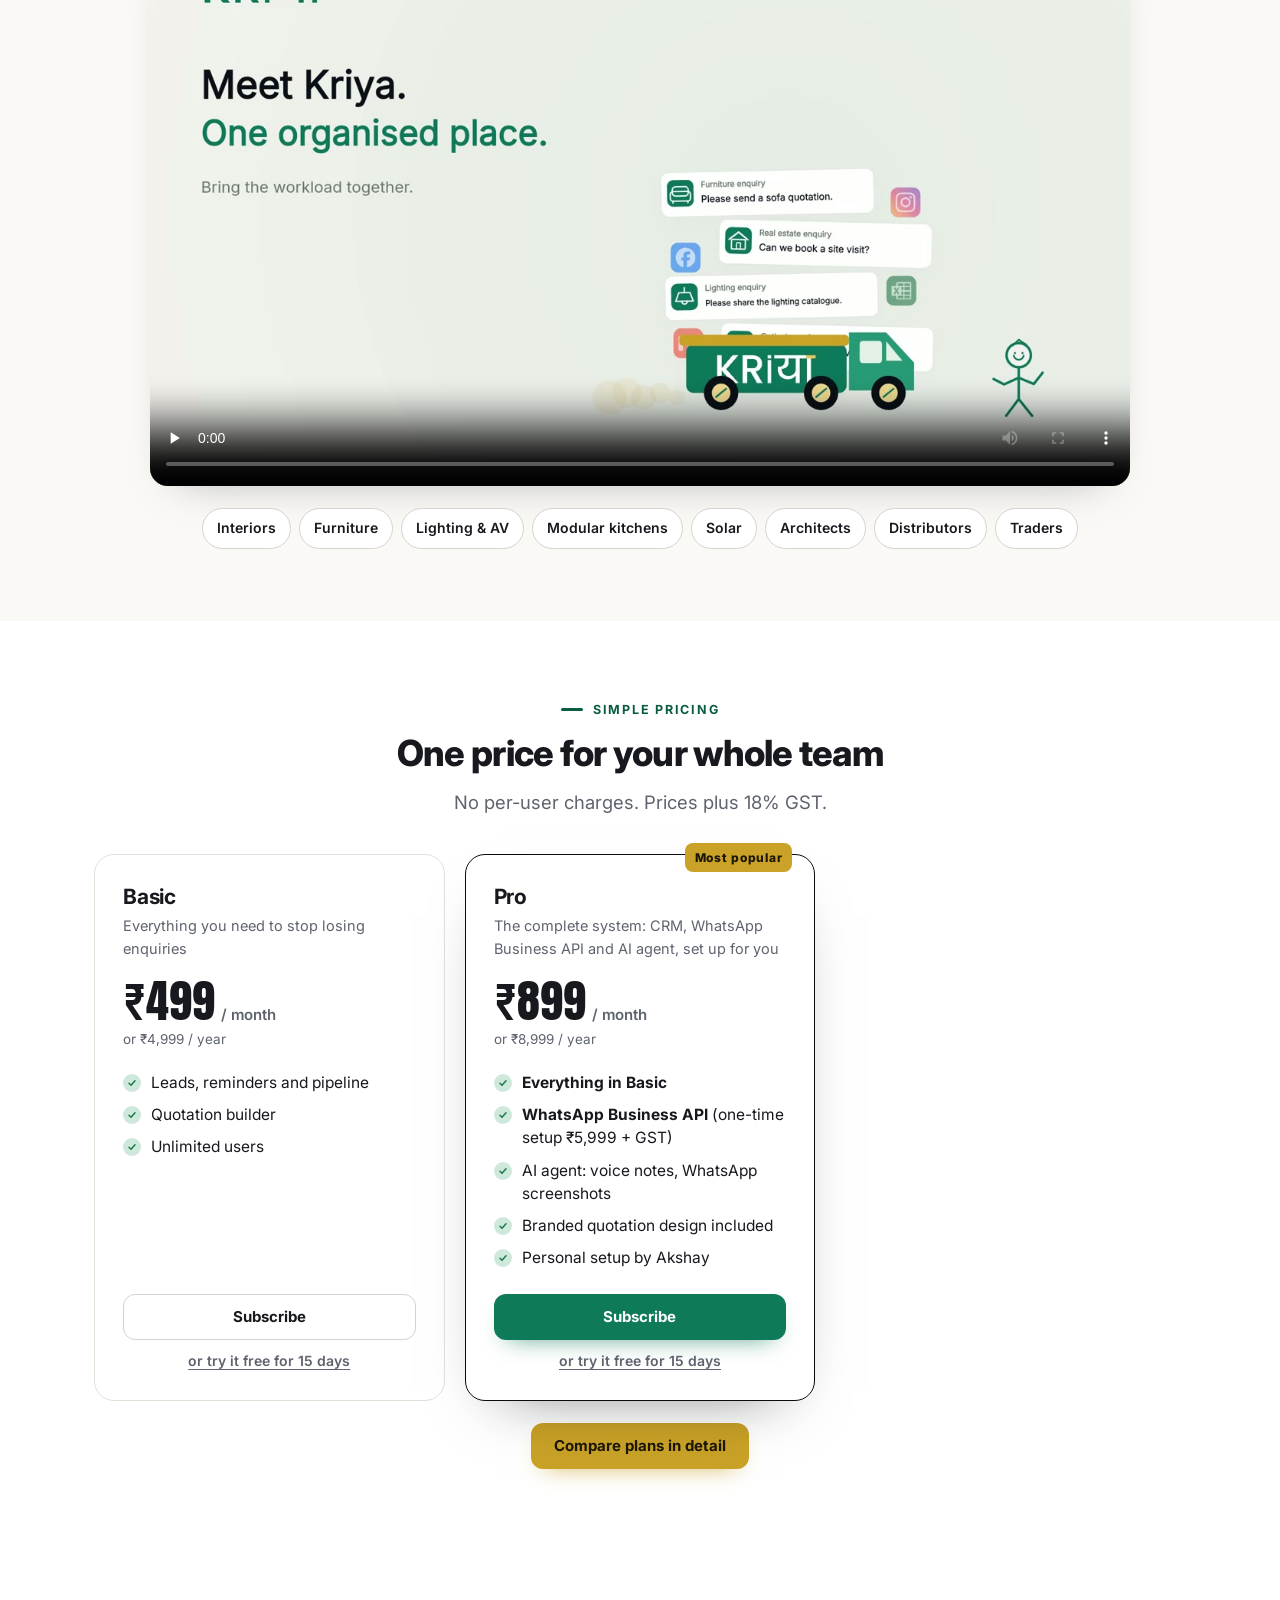
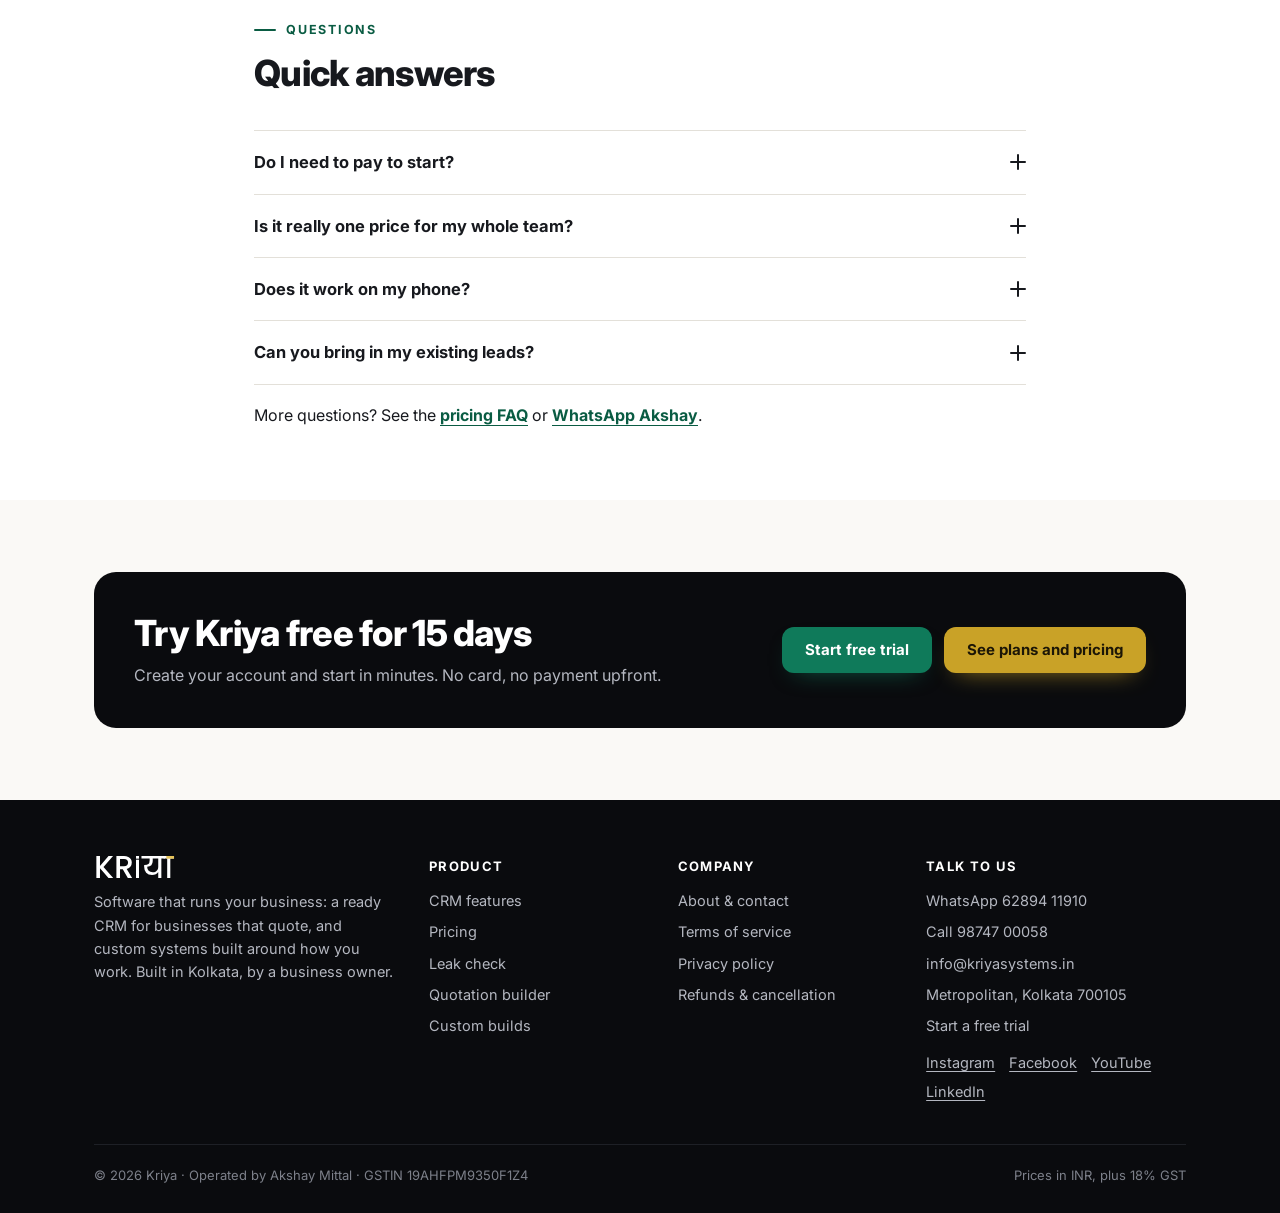
==== commit adf12311: "Revamp: Kriya Systems as CRM + custom builds (menu, hero, built strip, pricing column, custom page) " ====
--- a/index.html
+++ b/index.html
@@ -3,37 +3,46 @@
 <head>
 <meta charset="utf-8">
 <meta name="viewport" content="width=device-width,initial-scale=1">
-<title>Kriya · The CRM for businesses that quote</title>
-<meta name="description" content="Kriya is a simple CRM for Indian businesses that run on enquiries and quotations. Capture every lead, never miss a follow-up, send branded quotations in a minute. From ₹499/month, unlimited users, 15 days free.">
-<meta property="og:title" content="Kriya · The CRM for businesses that quote">
-<meta property="og:description" content="Kriya is a simple CRM for Indian businesses that run on enquiries and quotations. Capture every lead, never miss a follow-up, send branded quotations in a minute. From ₹499/month, unlimited users, 15 days free.">
+<title>Kriya Systems · Software that runs your business · Kriya</title>
+<meta name="description" content="Kriya Systems builds software for Indian businesses: a ready CRM for businesses that quote (from ₹499/month, unlimited users, 15 days free), and custom portals, apps, payments and WhatsApp automation built around how you work.">
+<meta property="og:title" content="Kriya Systems · Software that runs your business · Kriya">
+<meta property="og:description" content="Kriya Systems builds software for Indian businesses: a ready CRM for businesses that quote (from ₹499/month, unlimited users, 15 days free), and custom portals, apps, payments and WhatsApp automation built around how you work.">
 <meta property="og:type" content="website">
 <meta name="theme-color" content="#0A0B0E">
 <link rel="icon" href="media/favicon.svg?v=2" type="image/svg+xml"><link rel="alternate icon" href="favicon.ico?v=2" sizes="48x48"><link rel="apple-touch-icon" href="media/apple-touch-icon.png?v=2">
 <link rel="preconnect" href="https://fonts.googleapis.com"><link rel="preconnect" href="https://fonts.gstatic.com" crossorigin>
 <link href="https://fonts.googleapis.com/css2?family=Anton&family=Inter:wght@400;500;600;700;800&display=swap" rel="stylesheet">
-<link rel="stylesheet" href="css/site.css?v=1793718236"><link rel="stylesheet" href="css/interact.css?v=1793718236">
+<link rel="stylesheet" href="css/site.css?v=1793726427"><link rel="stylesheet" href="css/interact.css?v=1793726427">
 <script src="https://cdnjs.cloudflare.com/ajax/libs/gsap/3.12.5/gsap.min.js" defer></script>
 <script>!function(f,b,e,v,n,t,s){if(f.fbq)return;n=f.fbq=function(){n.callMethod?n.callMethod.apply(n,arguments):n.queue.push(arguments)};if(!f._fbq)f._fbq=n;n.push=n;n.loaded=!0;n.version='2.0';n.queue=[];t=b.createElement(e);t.async=!0;t.src=v;s=b.getElementsByTagName(e)[0];s.parentNode.insertBefore(t,s)}(window,document,'script','https://connect.facebook.net/en_US/fbevents.js');fbq('init','2253510351856304');fbq('track','PageView');</script>
 <noscript><img height="1" width="1" style="display:none" alt="" src="https://www.facebook.com/tr?id=2253510351856304&ev=PageView&noscript=1"></noscript>
 </head>
 <body><header class="hdr"><div class="wrap">
   <a class="brand" href="index.html" aria-label="Kriya home"><svg xmlns="http://www.w3.org/2000/svg" viewBox="0 0 2709 740" width="2709" height="740"><path d="M487.6546762589928 740.0 201.23741007194246 408.86330935251794V740.0H79.85611510791367V0.0H201.23741007194246V337.5251798561151L488.7194244604317 0.0H640.9784172661871L319.42446043165467 370.53237410071944L646.3021582733813 740.0Z" fill="#0F7A5A"/><path d="M1138.2158273381297 740.0 967.8561151079136 444.0H875.2230215827338V740.0H753.841726618705V0.0H1009.3812949640288Q1094.5611510791368 0.0 1153.6546762589928 29.81294964028774Q1212.7482014388488 59.62589928057548 1242.0287769784172 109.66906474820138Q1271.3093525179856 159.71223021582728 1271.3093525179856 221.4676258992805Q1271.3093525179856 293.8705035971223 1229.2517985611512 352.9640287769784Q1187.1942446043167 412.0575539568345 1099.884892086331 433.3525179856115L1283.021582733813 740.0ZM875.2230215827338 347.1079136690647H1009.3812949640288Q1077.525179856115 347.1079136690647 1112.1294964028775 313.03597122302153Q1146.7338129496402 278.9640287769784 1146.7338129496402 221.4676258992805Q1146.7338129496402 163.97122302158266 1112.6618705035971 131.4964028776978Q1078.589928057554 99.02158273381292 1009.3812949640288 99.02158273381292H875.2230215827338Z" fill="#0F7A5A"/><path d="M1514.423021582734 124.0V740.0H1413.381294964029V124.0Z" fill="#0F7A5A"/><path d="M2387.897841726619 88H2265.897841726619V740H2160.897841726619V540Q2130.897841726619 584 2077.897841726619 610.5Q2024.897841726619 637 1951.897841726619 637Q1824.897841726619 637 1755.397841726619 561.0Q1685.897841726619 485 1685.897841726619 355Q1685.897841726619 329 1688.897841726619 304H1701.897841726619Q1787.897841726619 304 1829.897841726619 267.5Q1871.897841726619 231 1871.897841726619 150V88H1596.897841726619V0H2387.897841726619ZM2160.897841726619 88H1975.897841726619V168Q1975.897841726619 350 1788.897841726619 361V365Q1788.897841726619 449 1837.897841726619 499.0Q1886.897841726619 549 1973.897841726619 549Q2026.897841726619 549 2069.897841726619 526.0Q2112.897841726619 503 2136.897841726619 462.0Q2160.897841726619 421 2160.897841726619 369Z" fill="#0F7A5A"/><path d="M2461.897841726619 740V88H2339.897841726619V0H2688.897841726619V88H2566.897841726619V740Z" fill="#0F7A5A"/><rect x="2432.9" y="0" width="260.0" height="90" fill="#C9A227"/><rect x="1413.4" y="0.0" width="101.0" height="90" fill="#0F7A5A"/></svg></a>
-  <nav class="nav" aria-label="Main"><a href="features.html" class="">Features</a><a href="whatsapp.html" class="">WhatsApp</a><a href="pricing.html" class="nav-price ">Pricing</a><a href="leak-check.html" class="">Leak check</a><a href="quotation-builder.html" class="">Quotations</a><a href="about.html" class="">About</a><a class="nav-login" href="https://app.kriyasystems.in/">Log in</a></nav>
+  <nav class="nav" aria-label="Main"><a href="features.html" class="">CRM</a><a href="whatsapp.html" class="">WhatsApp</a><a href="custom.html" class="">Custom builds</a><a href="pricing.html" class="nav-price ">Pricing</a><a href="about.html" class="">About</a><a class="nav-login" href="https://app.kriyasystems.in/">Log in</a></nav>
   <div class="hdr-cta"><a class="btn btn-gold btn-sm hdr-price" href="pricing.html">Pricing</a><a class="btn btn-line btn-sm hdr-login" href="https://app.kriyasystems.in/">Log in</a><a class="btn btn-red btn-sm" href="start.html">Start free trial</a>
   <button class="menu-btn" type="button" aria-label="Menu" aria-expanded="false"><span></span></button></div>
 </div></header>
 <main><section class="hero">
   <div class="wrap hero-grid">
     <div>
-      <div class="eyebrow rv">The CRM for businesses that quote</div>
-      <h1 class="rv d1">Every enquiry, follow-up and quotation. <em>In one place.</em></h1>
-      <p class="lead rv d2">Kriya is a simple CRM for Indian businesses that sell through enquiries and quotations. Capture leads from WhatsApp, calls and walk-ins, get reminded to follow up, and send a branded quotation in under a minute.</p>
-      <div class="btn-row rv d3">
-        <a class="btn btn-red" href="start.html">Start 15-day free trial</a>
-        <a class="btn btn-gold" href="pricing.html">See plans and pricing</a>
+      <div class="eyebrow rv">Software that runs your business</div>
+      <h1 class="rv d1">Your business on one system. <em>Ready-made, or built for you.</em></h1>
+      <p class="lead rv d2">Kriya Systems builds software for Indian businesses. Start with our ready CRM for businesses that quote, or let us build a system around exactly how you work.</p>
+      <div class="paths rv d3">
+        <div class="path">
+          <small>Ready to use</small>
+          <b>Kriya CRM</b>
+          <p>Every enquiry, follow-up and quotation in one place, with the WhatsApp Business API on Pro. From ₹499/month, unlimited users.</p>
+          <div class="path-btns"><a class="btn btn-red btn-sm" href="start.html">Start 15-day free trial</a><a class="txt-link" href="features.html">See the CRM</a></div>
+        </div>
+        <div class="path path-custom">
+          <small>Built for you</small>
+          <b>Custom builds</b>
+          <p>Portals, mobile apps, payments, WhatsApp automation and integrations, designed around your process. Quoted per project.</p>
+          <div class="path-btns"><a class="btn btn-wa btn-sm" href="https://wa.me/916289411910?text=Hi%2C%20I%27d%20like%20to%20discuss%20a%20custom%20solution%20for%20my%20business" target="_blank" rel="noopener">Tell us what you need</a><a class="txt-link" href="custom.html">See custom builds</a></div>
+        </div>
       </div>
-      <div class="trust rv d3"><span>No card, no payment upfront</span><span>Unlimited users</span><span>From ₹499/month</span><span>Set up for you</span><span>WhatsApp Business API on Pro</span></div>
     </div>
     <div class="loop rv d2" id="loop" aria-label="Animation: scattered enquiries become one organised system">
       <div class="lc lc-char" data-c="0" style="top:7%;left:5%"><small>WhatsApp, 9:47 PM</small><strong>"Send price pls"</strong></div>
@@ -52,6 +61,19 @@
   </div>
 </section>
 
+<section class="built-band">
+  <div class="wrap">
+    <div class="eyebrow center rv">What we've built</div>
+    <div class="built-grid">
+      <div class="built rv"><b>CRM and WhatsApp automation</b><span>for a home-theatre and hi-fi retailer, with an AI assistant on WhatsApp</span></div>
+      <div class="built rv d1"><b>Sales CRM</b><span>for a Kolkata pump distributor</span></div>
+      <div class="built rv d2"><b>Sales CRM</b><span>for a wire-mesh manufacturer</span></div>
+      <div class="built rv"><b>Showroom CRM</b><span>for a furnishing business</span></div>
+      <div class="built rv d1"><b>Kriya</b><span>a multi-business CRM with the WhatsApp Business API, flows and AI</span></div>
+    </div>
+  </div>
+</section>
+
 <section class="bg-white">
   <div class="wrap">
     <div class="sec-head rv">
@@ -219,8 +241,8 @@
 <footer class="ftr"><div class="wrap">
   <div class="ftr-grid">
     <div><a class="brand" href="index.html" aria-label="Kriya"><svg xmlns="http://www.w3.org/2000/svg" viewBox="0 0 2709 740" width="2709" height="740"><path d="M487.6546762589928 740.0 201.23741007194246 408.86330935251794V740.0H79.85611510791367V0.0H201.23741007194246V337.5251798561151L488.7194244604317 0.0H640.9784172661871L319.42446043165467 370.53237410071944L646.3021582733813 740.0Z" fill="#FFFFFF"/><path d="M1138.2158273381297 740.0 967.8561151079136 444.0H875.2230215827338V740.0H753.841726618705V0.0H1009.3812949640288Q1094.5611510791368 0.0 1153.6546762589928 29.81294964028774Q1212.7482014388488 59.62589928057548 1242.0287769784172 109.66906474820138Q1271.3093525179856 159.71223021582728 1271.3093525179856 221.4676258992805Q1271.3093525179856 293.8705035971223 1229.2517985611512 352.9640287769784Q1187.1942446043167 412.0575539568345 1099.884892086331 433.3525179856115L1283.021582733813 740.0ZM875.2230215827338 347.1079136690647H1009.3812949640288Q1077.525179856115 347.1079136690647 1112.1294964028775 313.03597122302153Q1146.7338129496402 278.9640287769784 1146.7338129496402 221.4676258992805Q1146.7338129496402 163.97122302158266 1112.6618705035971 131.4964028776978Q1078.589928057554 99.02158273381292 1009.3812949640288 99.02158273381292H875.2230215827338Z" fill="#FFFFFF"/><path d="M1514.423021582734 124.0V740.0H1413.381294964029V124.0Z" fill="#FFFFFF"/><path d="M2387.897841726619 88H2265.897841726619V740H2160.897841726619V540Q2130.897841726619 584 2077.897841726619 610.5Q2024.897841726619 637 1951.897841726619 637Q1824.897841726619 637 1755.397841726619 561.0Q1685.897841726619 485 1685.897841726619 355Q1685.897841726619 329 1688.897841726619 304H1701.897841726619Q1787.897841726619 304 1829.897841726619 267.5Q1871.897841726619 231 1871.897841726619 150V88H1596.897841726619V0H2387.897841726619ZM2160.897841726619 88H1975.897841726619V168Q1975.897841726619 350 1788.897841726619 361V365Q1788.897841726619 449 1837.897841726619 499.0Q1886.897841726619 549 1973.897841726619 549Q2026.897841726619 549 2069.897841726619 526.0Q2112.897841726619 503 2136.897841726619 462.0Q2160.897841726619 421 2160.897841726619 369Z" fill="#FFFFFF"/><path d="M2461.897841726619 740V88H2339.897841726619V0H2688.897841726619V88H2566.897841726619V740Z" fill="#FFFFFF"/><rect x="2432.9" y="0" width="260.0" height="90" fill="#E6C45A"/><rect x="1413.4" y="0.0" width="101.0" height="90" fill="#FFFFFF"/></svg></a>
-      <p>A simple CRM for Indian businesses that run on enquiries and quotations. Built in Kolkata, by a business owner.</p></div>
-    <div><h4>Product</h4><ul><li><a href="features.html">Features</a></li><li><a href="pricing.html">Pricing</a></li><li><a href="leak-check.html">Leak check</a></li><li><a href="quotation-builder.html">Quotation builder</a></li><li><a href="custom.html">Custom solutions</a></li></ul></div>
+      <p>Software that runs your business: a ready CRM for businesses that quote, and custom systems built around how you work. Built in Kolkata, by a business owner.</p></div>
+    <div><h4>Product</h4><ul><li><a href="features.html">CRM features</a></li><li><a href="pricing.html">Pricing</a></li><li><a href="leak-check.html">Leak check</a></li><li><a href="quotation-builder.html">Quotation builder</a></li><li><a href="custom.html">Custom builds</a></li></ul></div>
     <div><h4>Company</h4><ul><li><a href="about.html">About &amp; contact</a></li><li><a href="terms.html">Terms of service</a></li><li><a href="privacy.html">Privacy policy</a></li><li><a href="refunds.html">Refunds &amp; cancellation</a></li></ul></div>
     <div><h4>Talk to us</h4><ul><li><a href="https://wa.me/916289411910?text=Hi%20Akshay%2C%20I%20saw%20Kriya.%20Quick%20question." target="_blank" rel="noopener">WhatsApp 62894 11910</a></li><li><a href="tel:+919874700058">Call 98747 00058</a></li><li><a href="mailto:info@kriyasystems.in">info@kriyasystems.in</a></li><li><a href="https://maps.app.goo.gl/K7Q7RPpEMNNqTarj6" target="_blank" rel="noopener">Metropolitan, Kolkata 700105</a></li><li><a href="start.html">Start a free trial</a></li></ul>
       <div class="ftr-soc"><a href="https://www.instagram.com/kriya.systems/" target="_blank" rel="noopener">Instagram</a><a href="https://www.facebook.com/kriya.systems/" target="_blank" rel="noopener">Facebook</a><a href="https://www.youtube.com/@KriyaSystems" target="_blank" rel="noopener">YouTube</a><a href="https://www.linkedin.com/in/akshay-mittal-7527051a2/" target="_blank" rel="noopener">LinkedIn</a></div></div>
@@ -228,6 +250,6 @@
   <div class="ftr-bot"><span>© 2026 Kriya · Operated by Akshay Mittal · GSTIN 19AHFPM9350F1Z4</span><span>Prices in INR, plus 18% GST</span></div>
 </div></footer>
 <a class="wa-float" href="https://wa.me/916289411910?text=Hi%20Akshay%2C%20I%20saw%20Kriya.%20Quick%20question." target="_blank" rel="noopener" aria-label="Chat on WhatsApp"><svg viewBox="0 0 24 24" fill="currentColor" aria-hidden="true"><path d="M12 2a10 10 0 0 0-8.6 15.1L2 22l5-1.3A10 10 0 1 0 12 2zm5.5 14.2c-.2.6-1.3 1.2-1.8 1.3-.5.1-1 .1-1.6-.1-.4-.1-.9-.3-1.5-.6-2.7-1.2-4.4-3.9-4.6-4.1-.1-.2-1.1-1.4-1.1-2.7s.7-1.9.9-2.2c.2-.3.5-.3.7-.3h.5c.2 0 .4 0 .6.5l.8 2c.1.2.1.4 0 .5l-.3.5-.4.4c-.1.1-.3.3-.1.6.2.3.7 1.2 1.6 2 1.1 1 2 1.3 2.3 1.4.3.1.5.1.6-.1l.9-1c.2-.3.4-.2.6-.1l1.9.9c.3.1.5.2.5.3.1.1.1.7-.1 1.3z"/></svg></a>
-<script src="js/interact.js?v=1793718236" defer></script><script src="js/site.js?v=1793718236" defer></script>
+<script src="js/interact.js?v=1793726427" defer></script><script src="js/site.js?v=1793726427" defer></script>
 </body>
 </html>
--- a/css/site.css
+++ b/css/site.css
@@ -430,3 +430,25 @@
 
 .wa-points{list-style:none;padding:0;margin:16px 0 0;display:grid;gap:10px;font-size:15.5px}
 .wa-points li{background:rgba(255,255,255,.6);border:1px solid rgba(15,122,90,.15);border-radius:12px;padding:10px 14px}
+
+/* Homepage: two equal paths (ready CRM / custom builds) and "What we've built" */
+.paths{display:grid;grid-template-columns:1fr 1fr;gap:12px;margin-top:22px}
+.path{background:var(--card);border:1.5px solid var(--line);border-radius:16px;padding:16px 16px 14px;display:flex;flex-direction:column}
+.path small{font-size:11px;font-weight:800;letter-spacing:.08em;text-transform:uppercase;color:var(--red)}
+.path b{font-size:18px;margin:4px 0 6px}
+.path p{font-size:14px;color:var(--grey);margin:0 0 12px;flex:1}
+.path-custom{border-color:var(--gold)}
+.path-custom small{color:#8A6D10}
+.path-btns{display:flex;flex-wrap:wrap;gap:10px;align-items:center}
+@media(max-width:600px){.paths{grid-template-columns:1fr}}
+.built-band{padding:26px 0 30px;background:var(--card);border-top:1px solid var(--line);border-bottom:1px solid var(--line)}
+.built-band .eyebrow{text-align:center;margin-bottom:14px}
+.built-grid{display:grid;grid-template-columns:repeat(5,1fr);gap:12px}
+.built{border:1px solid var(--line);border-radius:12px;padding:12px 14px;background:var(--page2)}
+.built b{display:block;font-size:14.5px}
+.built span{font-size:13px;color:var(--grey)}
+@media(max-width:900px){.built-grid{grid-template-columns:1fr 1fr}}
+/* Pricing: three columns with Custom builds */
+.plans{grid-template-columns:repeat(3,1fr);max-width:1180px}
+@media(max-width:980px){.plans{grid-template-columns:1fr;max-width:560px}}
+.plan-custom{border-color:var(--gold)}
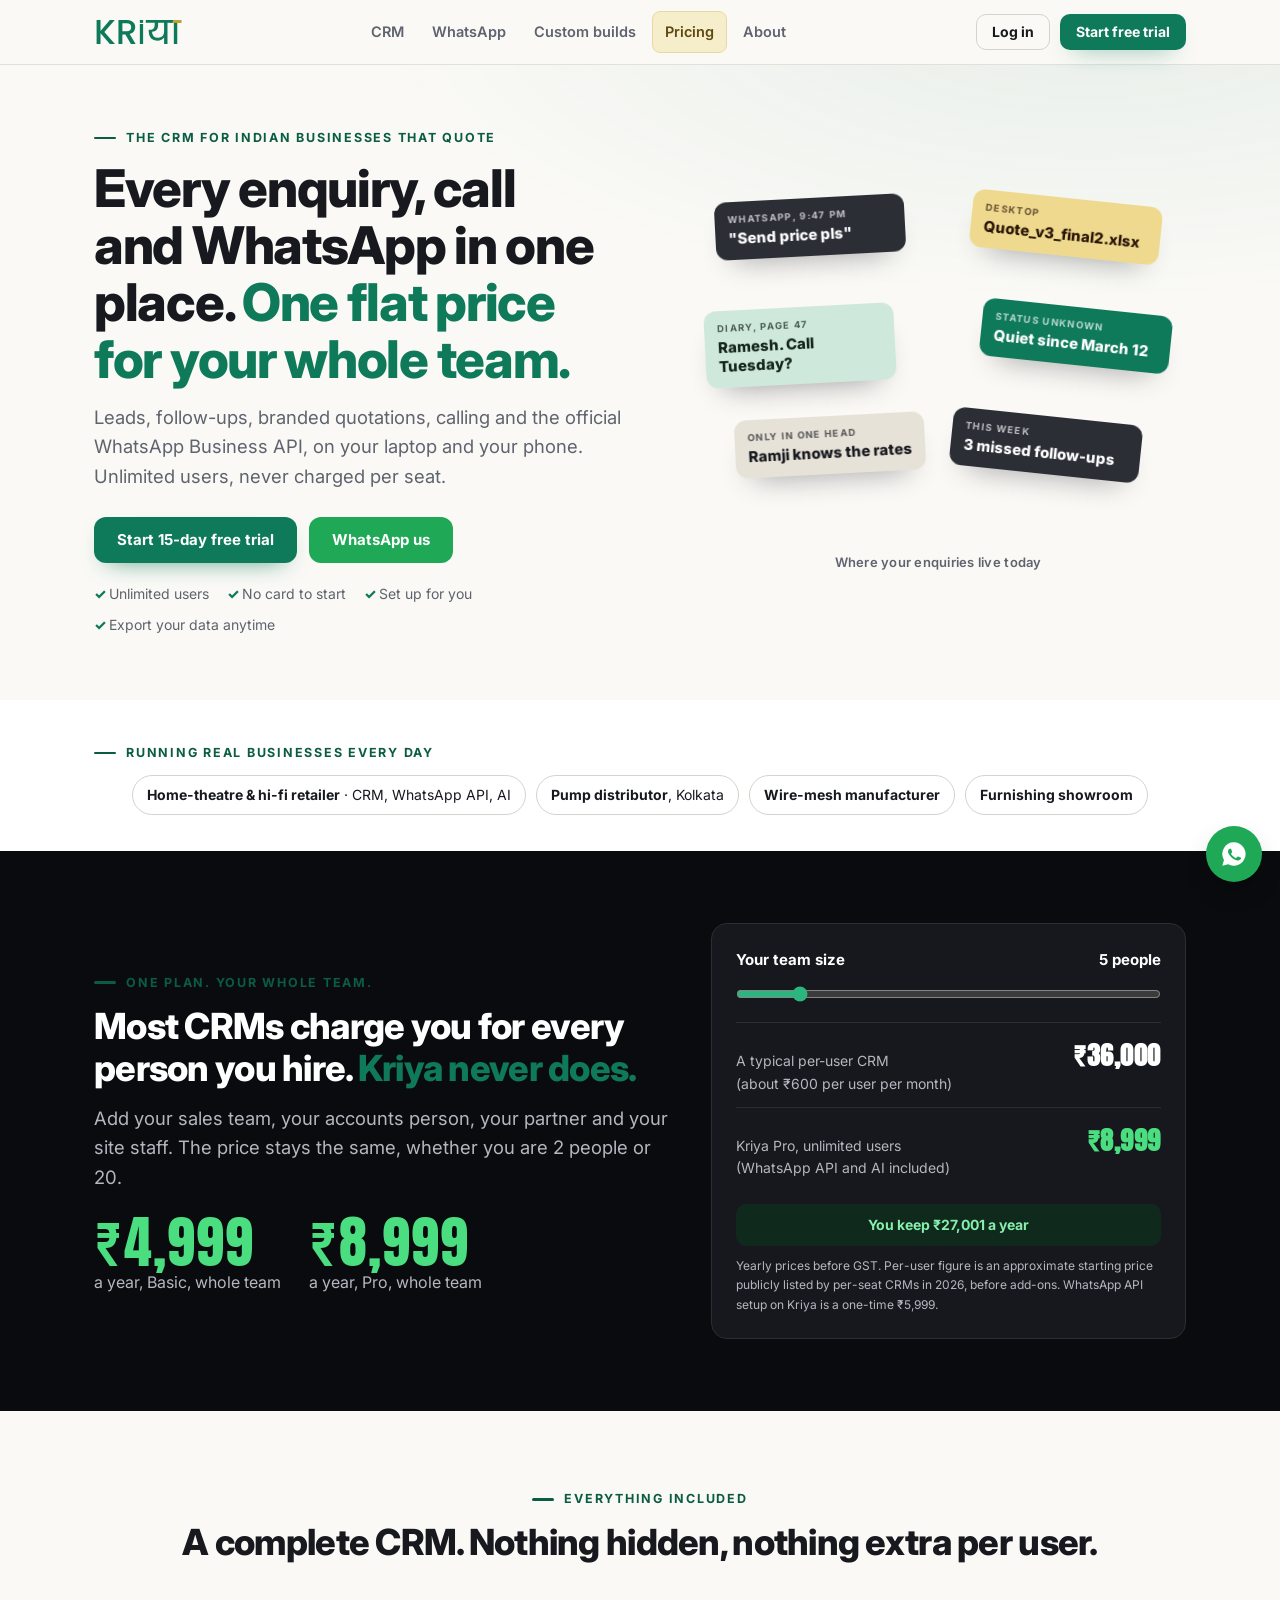
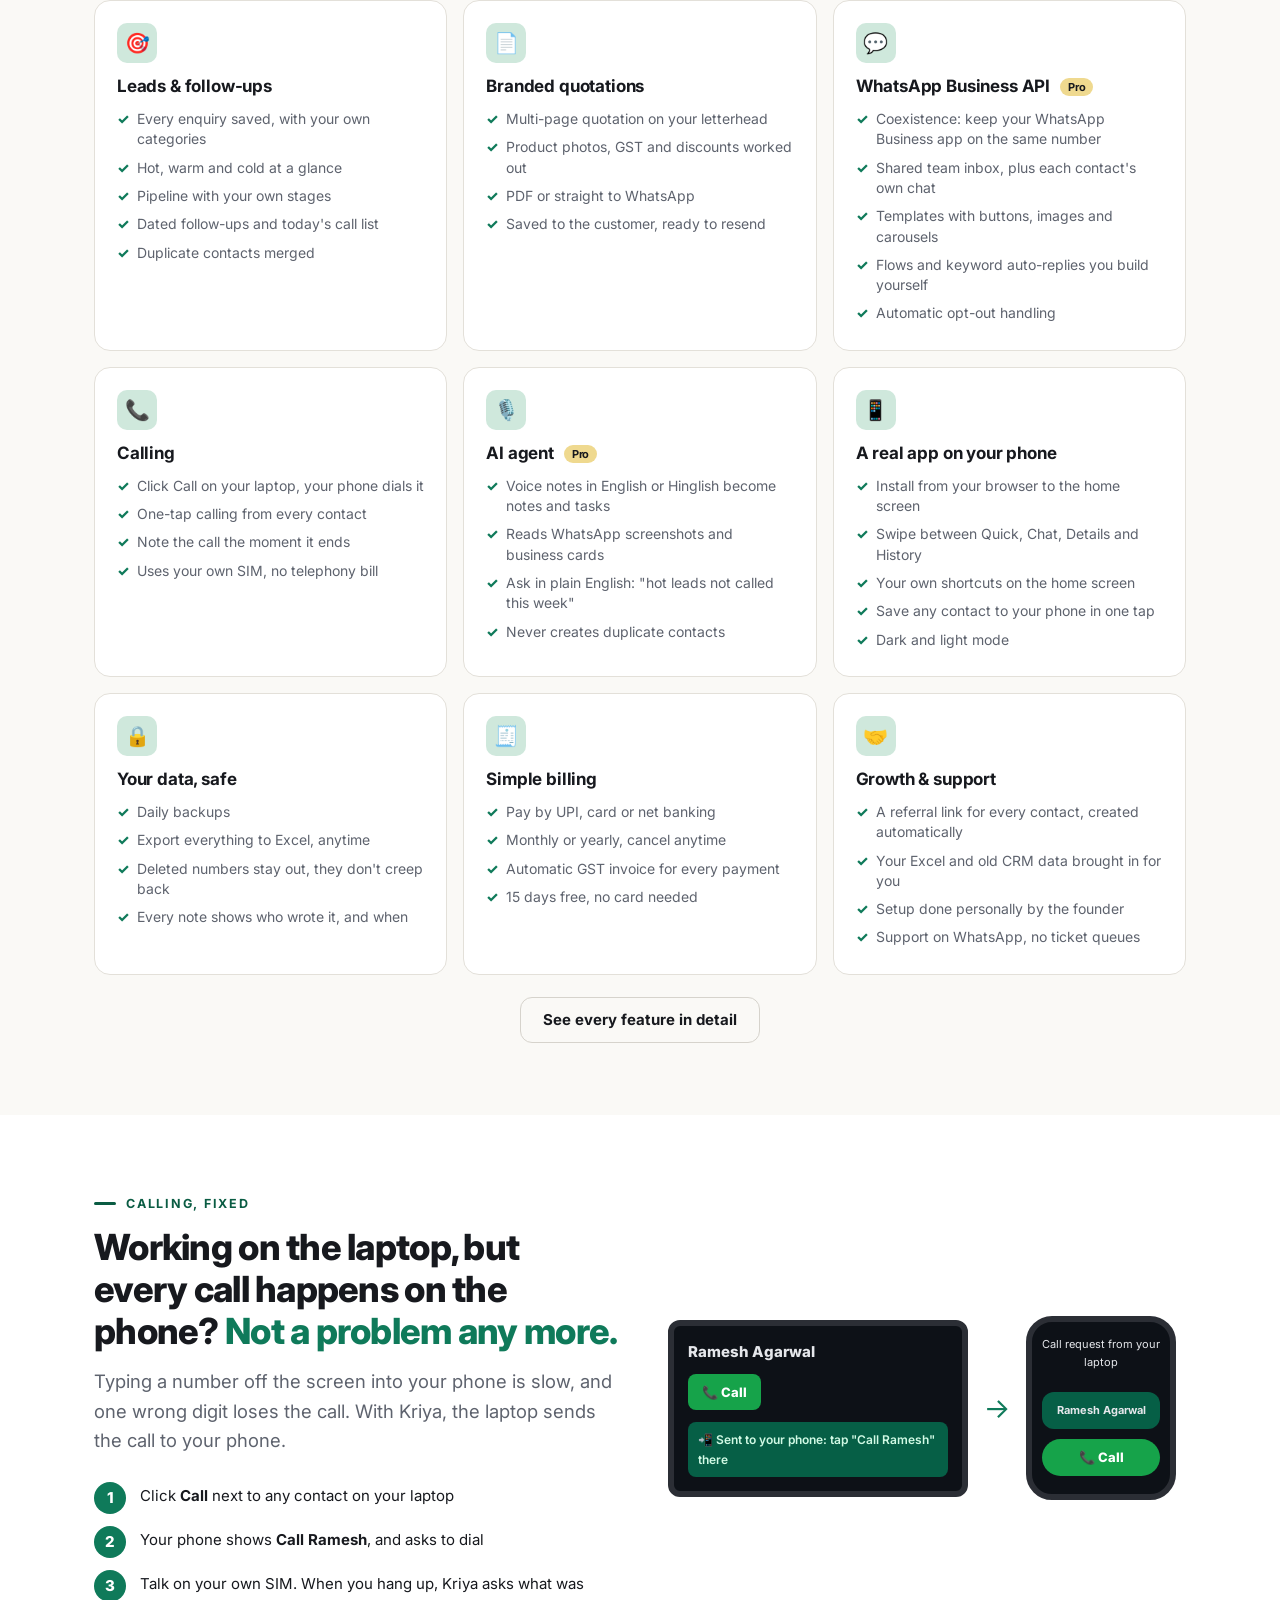
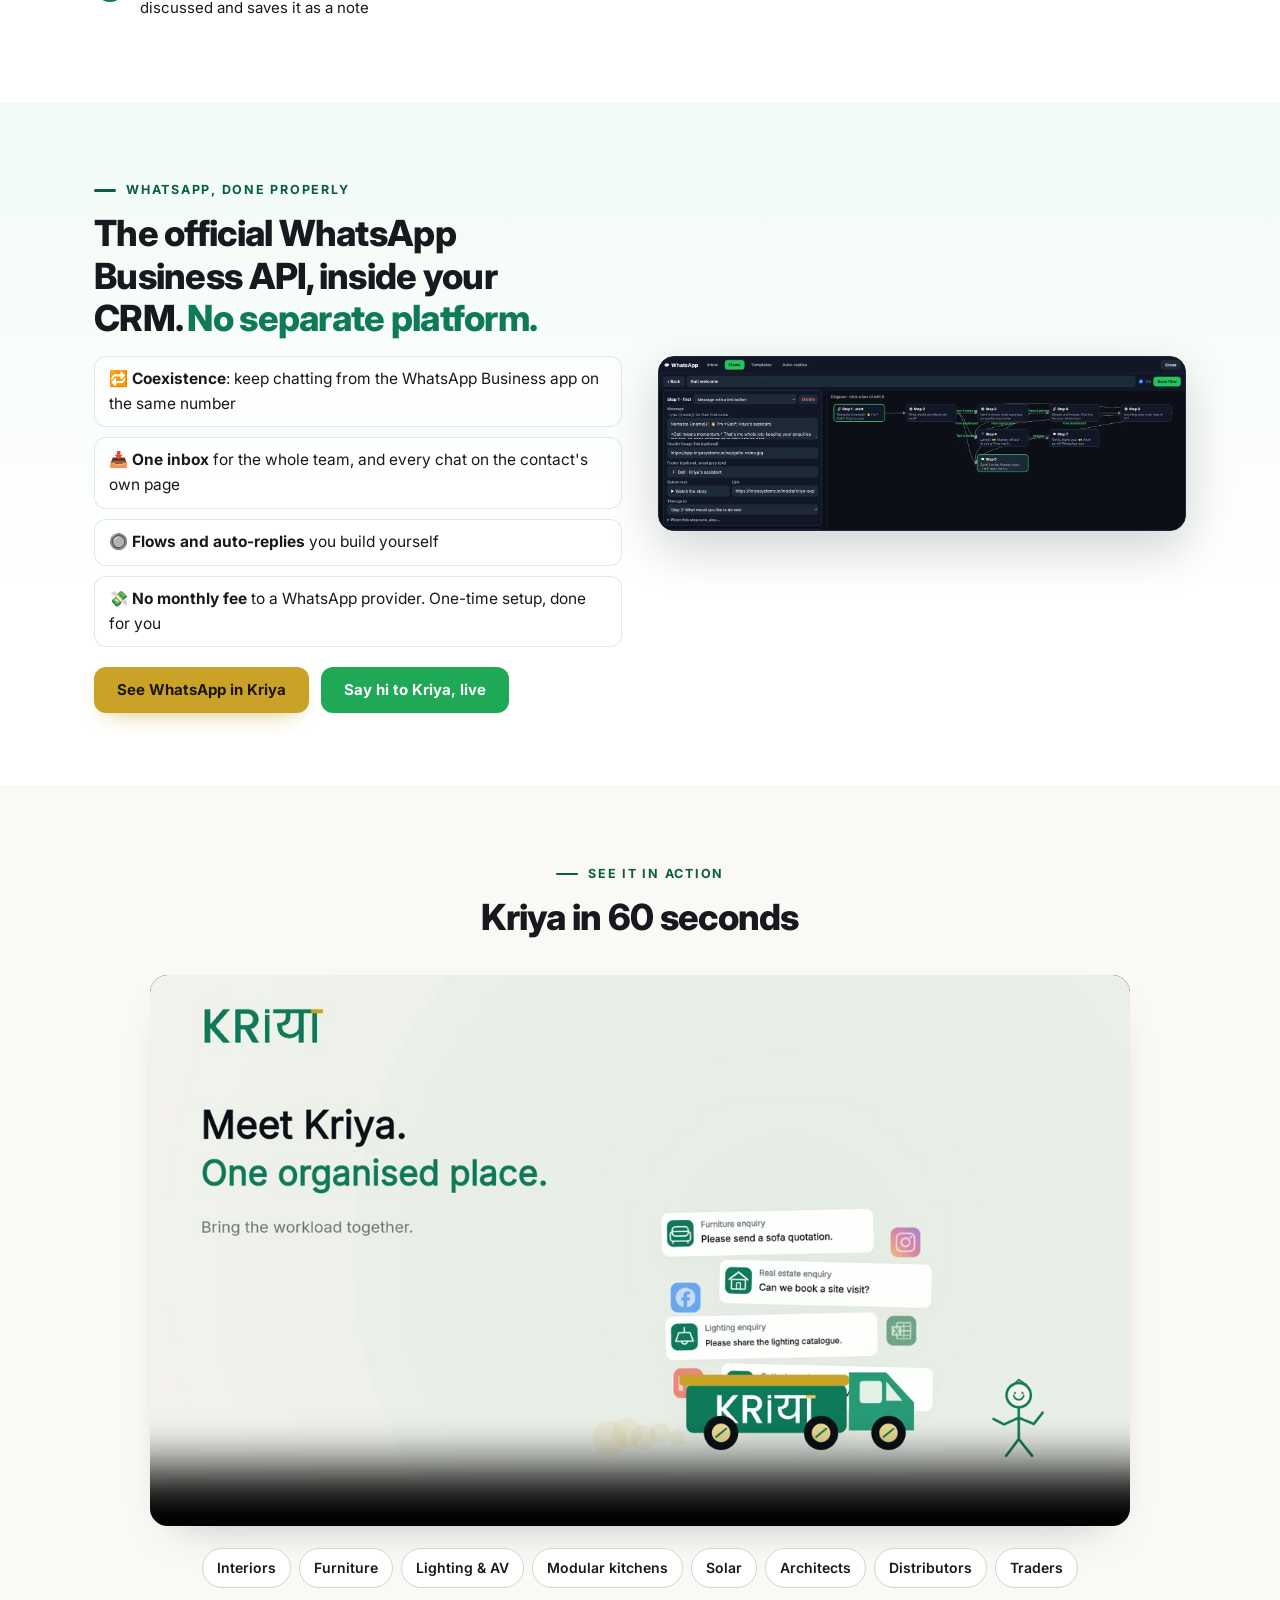
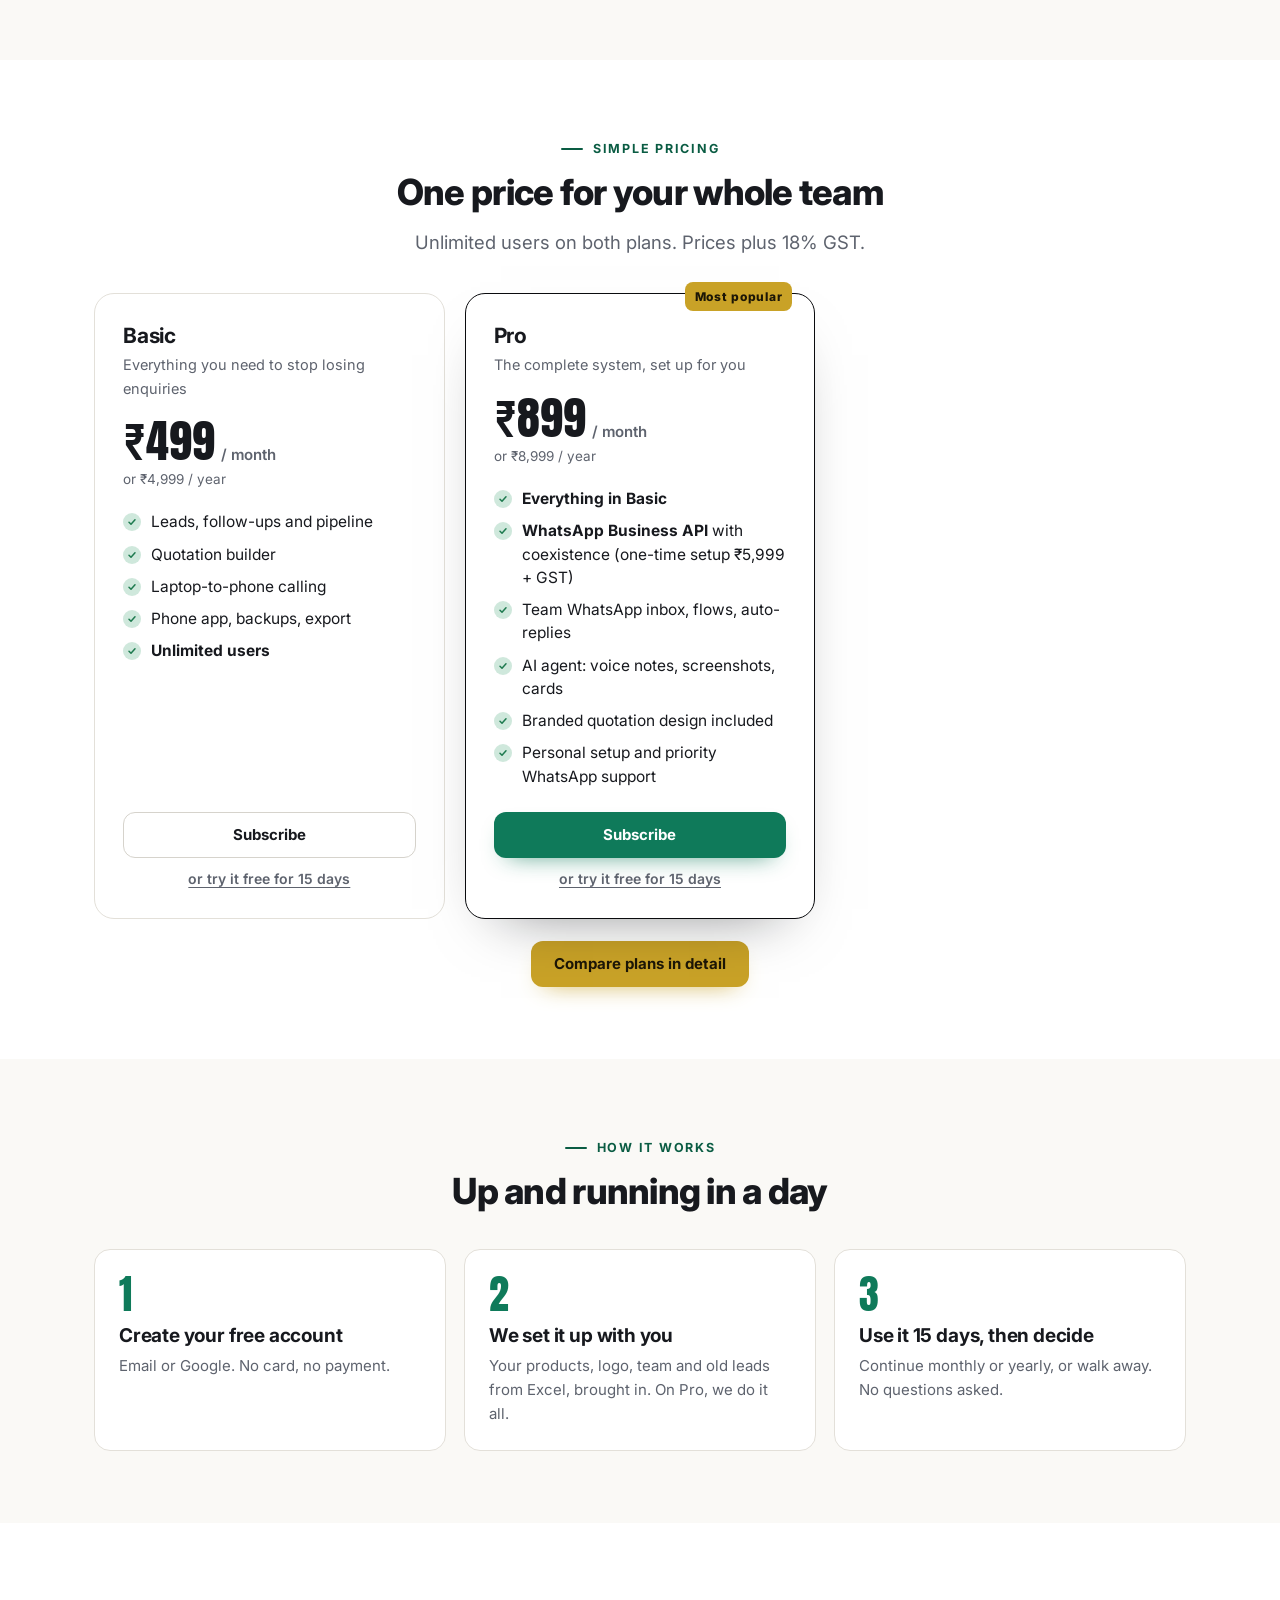
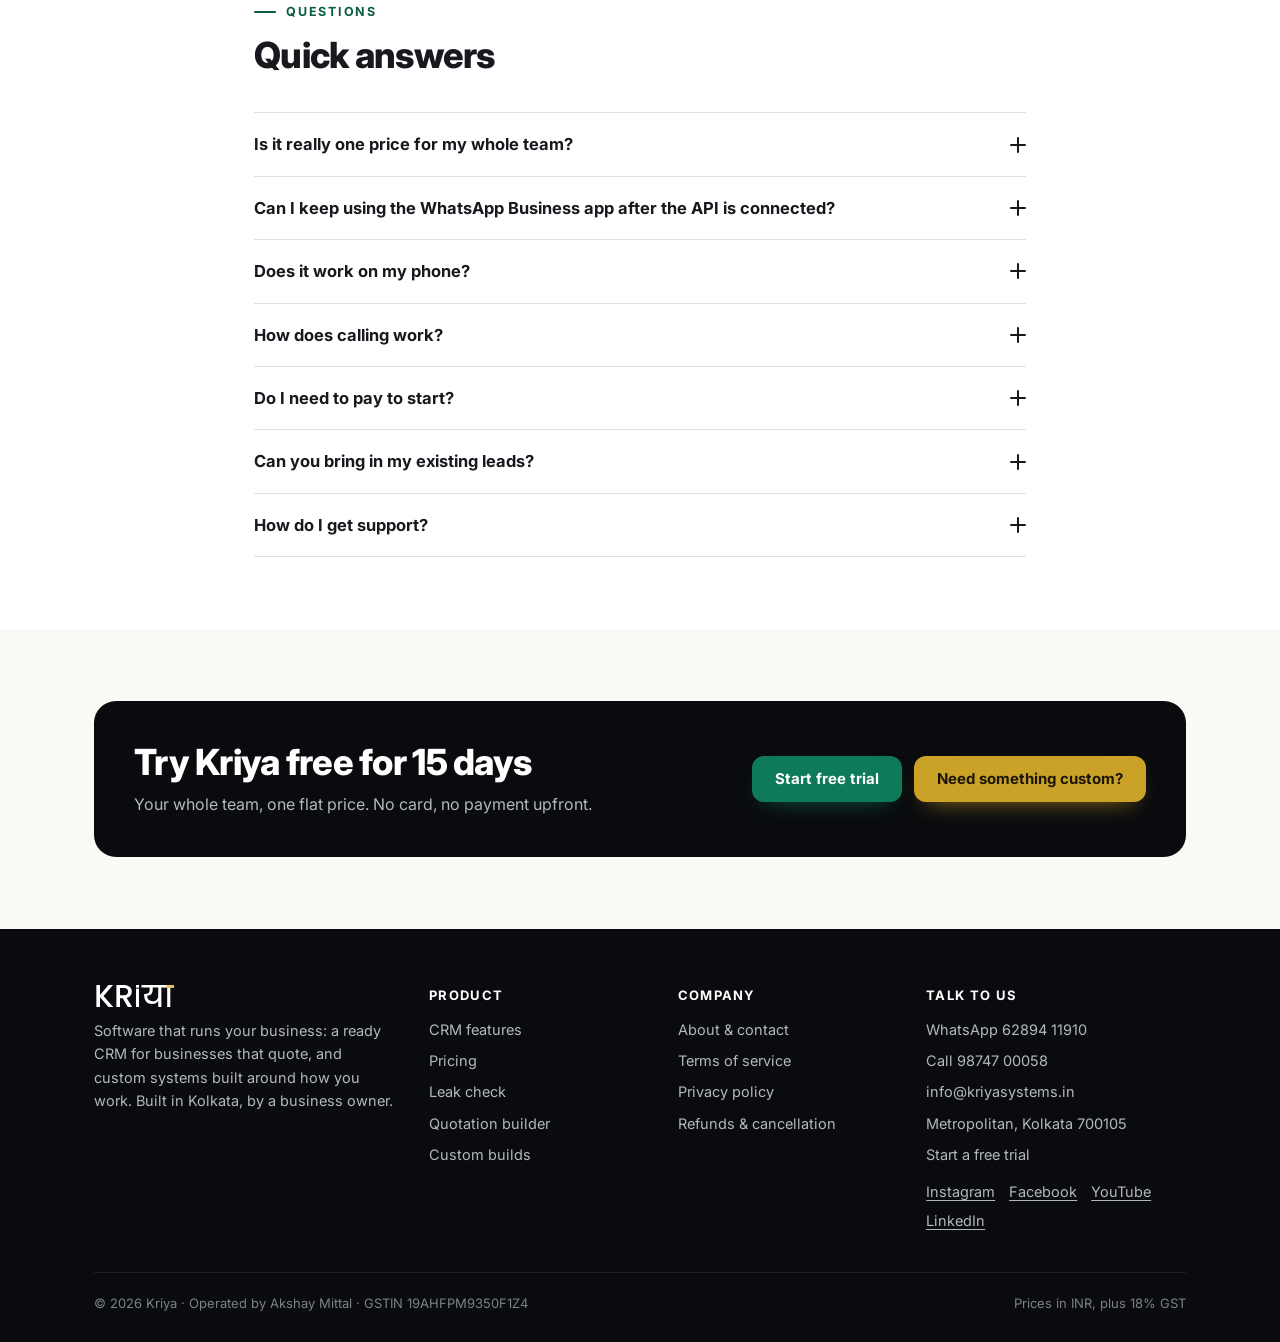
==== commit c0267af0: "Home: cleaner layout, flat-price calculator, everything-included grid, laptop-to-phone calling, coex" ====
--- a/index.html
+++ b/index.html
@@ -3,10 +3,10 @@
 <head>
 <meta charset="utf-8">
 <meta name="viewport" content="width=device-width,initial-scale=1">
-<title>Kriya Systems · Software that runs your business · Kriya</title>
-<meta name="description" content="Kriya Systems builds software for Indian businesses: a ready CRM for businesses that quote (from ₹499/month, unlimited users, 15 days free), and custom portals, apps, payments and WhatsApp automation built around how you work.">
-<meta property="og:title" content="Kriya Systems · Software that runs your business · Kriya">
-<meta property="og:description" content="Kriya Systems builds software for Indian businesses: a ready CRM for businesses that quote (from ₹499/month, unlimited users, 15 days free), and custom portals, apps, payments and WhatsApp automation built around how you work.">
+<title>Kriya CRM · One flat price for your whole team</title>
+<meta name="description" content="Kriya CRM for Indian businesses that quote: leads, follow-ups, branded quotations, laptop-to-phone calling and the WhatsApp Business API with coexistence. One flat price, unlimited users, 15 days free.">
+<meta property="og:title" content="Kriya CRM · One flat price for your whole team">
+<meta property="og:description" content="Kriya CRM for Indian businesses that quote: leads, follow-ups, branded quotations, laptop-to-phone calling and the WhatsApp Business API with coexistence. One flat price, unlimited users, 15 days free.">
 <meta property="og:type" content="website">
 <meta name="theme-color" content="#0A0B0E">
 <link rel="icon" href="media/favicon.svg?v=2" type="image/svg+xml"><link rel="alternate icon" href="favicon.ico?v=2" sizes="48x48"><link rel="apple-touch-icon" href="media/apple-touch-icon.png?v=2">
@@ -23,26 +23,56 @@
   <div class="hdr-cta"><a class="btn btn-gold btn-sm hdr-price" href="pricing.html">Pricing</a><a class="btn btn-line btn-sm hdr-login" href="https://app.kriyasystems.in/">Log in</a><a class="btn btn-red btn-sm" href="start.html">Start free trial</a>
   <button class="menu-btn" type="button" aria-label="Menu" aria-expanded="false"><span></span></button></div>
 </div></header>
-<main><section class="hero">
+<main>
+<style>
+.k-hero h1{max-width:15ch}
+.k-trust{display:flex;flex-wrap:wrap;gap:8px 18px;margin-top:20px;font-size:14px;color:var(--grey)}
+.k-trust span::before{content:"✓ ";color:var(--red);font-weight:800}
+.k-flat{background:var(--black);color:var(--ltxt)}
+.k-flat h2,.k-flat h3{color:#fff}.k-flat .lead,.k-flat p{color:var(--lgrey)}
+.k-flat-grid{display:grid;grid-template-columns:1.1fr .9fr;gap:36px;align-items:center}
+.k-calc{background:var(--ink);border:1px solid var(--lline);border-radius:var(--r);padding:24px}
+.k-calc label{display:flex;justify-content:space-between;font-weight:700;color:#fff;font-size:15px}
+.k-calc input[type=range]{width:100%;margin:14px 0 20px;accent-color:#2BB57F}
+.k-row{display:flex;justify-content:space-between;align-items:baseline;padding:12px 0;border-top:1px solid var(--lline);gap:12px}
+.k-row span{font-size:14px;color:var(--lgrey)}.k-row b{font-family:var(--num);font-size:26px;letter-spacing:.5px;color:#fff;white-space:nowrap}
+.k-row.k-us b{color:#4ADE80}.k-save{margin-top:12px;padding:10px 14px;border-radius:10px;background:#0F2A1C;color:#86EFAC;font-weight:700;font-size:14px;text-align:center}
+.k-fine{font-size:12px;margin-top:10px;color:var(--lgrey)}
+.k-big{font-family:var(--num);font-size:56px;line-height:1;color:#4ADE80;letter-spacing:1px}
+.k-feat{display:grid;grid-template-columns:repeat(3,1fr);gap:16px}
+.k-f{background:var(--card);border:1px solid var(--line);border-radius:var(--r);padding:22px}
+.k-f .k-i{width:40px;height:40px;border-radius:10px;display:grid;place-items:center;font-size:20px;background:var(--mint);margin-bottom:12px}
+.k-f h3{font-size:17px;margin-bottom:8px}.k-f ul{list-style:none;font-size:14px;color:var(--grey)}
+.k-f li{padding:4px 0 4px 20px;position:relative;line-height:1.45}.k-f li::before{content:"✓";position:absolute;left:0;color:var(--red);font-weight:800}
+.k-f .k-tag{display:inline-block;font-size:11px;font-weight:700;padding:2px 8px;border-radius:20px;background:var(--peach);margin-left:6px;vertical-align:middle}
+.k-call{display:grid;grid-template-columns:1fr 1fr;gap:36px;align-items:center}
+.k-steps{counter-reset:s;list-style:none;margin-top:18px}
+.k-steps li{counter-increment:s;padding:10px 0 10px 46px;position:relative;font-size:15px}
+.k-steps li::before{content:counter(s);position:absolute;left:0;top:8px;width:32px;height:32px;border-radius:50%;background:var(--red);color:#fff;font-weight:800;display:grid;place-items:center}
+.k-devices{display:flex;gap:16px;align-items:center;justify-content:center}
+.k-lap{flex:1;max-width:300px;background:#0D1117;border-radius:12px;padding:14px;border:6px solid #2B2E35;color:#E5E7EB;font-size:12px}
+.k-lap .k-name{font-weight:800;font-size:15px;margin-bottom:10px}
+.k-btn{display:inline-flex;align-items:center;gap:6px;padding:8px 14px;border-radius:8px;background:#16A34A;color:#fff;font-weight:800;font-size:13px}
+.k-toast{margin-top:12px;padding:8px 10px;border-radius:8px;background:#065F46;color:#D1FAE5;font-weight:600}
+.k-arrow{font-size:28px;color:var(--red)}
+.k-phone{width:150px;background:#0D1117;border-radius:26px;padding:14px 10px 18px;border:6px solid #2B2E35;color:#E5E7EB;font-size:11px;text-align:center}
+.k-phone .k-req{background:#065F46;border-radius:12px;padding:10px 8px;margin-top:20px}
+.k-phone .k-dial{margin-top:10px;background:#16A34A;border-radius:20px;padding:8px;color:#fff;font-weight:800;font-size:13px}
+.k-built{display:flex;flex-wrap:wrap;gap:10px;justify-content:center}
+.k-built span{padding:8px 14px;border:1px solid var(--line2);border-radius:30px;font-size:14px;background:var(--card)}
+.k-built b{font-weight:700}
+@media(max-width:900px){.k-feat{grid-template-columns:1fr 1fr}.k-flat-grid,.k-call{grid-template-columns:1fr}}
+@media(max-width:600px){.k-feat{grid-template-columns:1fr}.k-big{font-size:44px}.k-lap{font-size:11px}.k-phone{width:120px}}
+</style>
+
+<section class="hero k-hero">
   <div class="wrap hero-grid">
     <div>
-      <div class="eyebrow rv">Software that runs your business</div>
-      <h1 class="rv d1">Your business on one system. <em>Ready-made, or built for you.</em></h1>
-      <p class="lead rv d2">Kriya Systems builds software for Indian businesses. Start with our ready CRM for businesses that quote, or let us build a system around exactly how you work.</p>
-      <div class="paths rv d3">
-        <div class="path">
-          <small>Ready to use</small>
-          <b>Kriya CRM</b>
-          <p>Every enquiry, follow-up and quotation in one place, with the WhatsApp Business API on Pro. From ₹499/month, unlimited users.</p>
-          <div class="path-btns"><a class="btn btn-red btn-sm" href="start.html">Start 15-day free trial</a><a class="txt-link" href="features.html">See the CRM</a></div>
-        </div>
-        <div class="path path-custom">
-          <small>Built for you</small>
-          <b>Custom builds</b>
-          <p>Portals, mobile apps, payments, WhatsApp automation and integrations, designed around your process. Quoted per project.</p>
-          <div class="path-btns"><a class="btn btn-wa btn-sm" href="https://wa.me/916289411910?text=Hi%2C%20I%27d%20like%20to%20discuss%20a%20custom%20solution%20for%20my%20business" target="_blank" rel="noopener">Tell us what you need</a><a class="txt-link" href="custom.html">See custom builds</a></div>
-        </div>
-      </div>
+      <div class="eyebrow rv">The CRM for Indian businesses that quote</div>
+      <h1 class="rv d1">Every enquiry, call and WhatsApp in one place. <em>One flat price for your whole team.</em></h1>
+      <p class="lead rv d2">Leads, follow-ups, branded quotations, calling and the official WhatsApp Business API, on your laptop and your phone. Unlimited users, never charged per seat.</p>
+      <div class="btn-row rv d3"><a class="btn btn-red" href="start.html">Start 15-day free trial</a><a class="btn btn-wa" href="https://wa.me/916289411910?text=Hi%20Akshay%2C%20I%20saw%20Kriya.%20Quick%20question." target="_blank" rel="noopener">WhatsApp us</a></div>
+      <div class="k-trust rv d3"><span>Unlimited users</span><span>No card to start</span><span>Set up for you</span><span>Export your data anytime</span></div>
     </div>
     <div class="loop rv d2" id="loop" aria-label="Animation: scattered enquiries become one organised system">
       <div class="lc lc-char" data-c="0" style="top:7%;left:5%"><small>WhatsApp, 9:47 PM</small><strong>"Send price pls"</strong></div>
@@ -61,56 +91,78 @@
   </div>
 </section>
 
-<section class="built-band">
-  <div class="wrap">
-    <div class="eyebrow center rv">What we've built</div>
-    <div class="built-grid">
-      <div class="built rv"><b>CRM and WhatsApp automation</b><span>for a home-theatre and hi-fi retailer, with an AI assistant on WhatsApp</span></div>
-      <div class="built rv d1"><b>Sales CRM</b><span>for a Kolkata pump distributor</span></div>
-      <div class="built rv d2"><b>Sales CRM</b><span>for a wire-mesh manufacturer</span></div>
-      <div class="built rv"><b>Showroom CRM</b><span>for a furnishing business</span></div>
-      <div class="built rv d1"><b>Kriya</b><span>a multi-business CRM with the WhatsApp Business API, flows and AI</span></div>
-    </div>
+<section class="bg-white" style="padding:36px 0">
+  <div class="wrap">
+    <div class="eyebrow center rv">Running real businesses every day</div>
+    <div class="k-built rv">
+      <span><b>Home-theatre &amp; hi-fi retailer</b> · CRM, WhatsApp API, AI</span>
+      <span><b>Pump distributor</b>, Kolkata</span>
+      <span><b>Wire-mesh manufacturer</b></span>
+      <span><b>Furnishing showroom</b></span>
+    </div>
+  </div>
+</section>
+
+<section class="k-flat">
+  <div class="wrap k-flat-grid">
+    <div class="rv">
+      <div class="eyebrow">One plan. Your whole team.</div>
+      <h2>Most CRMs charge you for every person you hire. <em>Kriya never does.</em></h2>
+      <p class="lead">Add your sales team, your accounts person, your partner and your site staff. The price stays the same, whether you are 2 people or 20.</p>
+      <div style="display:flex;gap:28px;margin-top:22px;flex-wrap:wrap">
+        <div><div class="k-big">₹4,999</div><p>a year, Basic, whole team</p></div>
+        <div><div class="k-big">₹8,999</div><p>a year, Pro, whole team</p></div>
+      </div>
+    </div>
+    <div class="k-calc rv d1">
+      <label for="kTeam">Your team size <span id="kTeamN">5 people</span></label>
+      <input id="kTeam" type="range" min="1" max="30" value="5">
+      <div class="k-row"><span>A typical per-user CRM<br>(about ₹600 per user per month)</span><b id="kThem">₹36,000</b></div>
+      <div class="k-row k-us"><span>Kriya Pro, unlimited users<br>(WhatsApp API and AI included)</span><b>₹8,999</b></div>
+      <div class="k-save" id="kSave">You keep ₹27,001 a year</div>
+      <p class="k-fine">Yearly prices before GST. Per-user figure is an approximate starting price publicly listed by per-seat CRMs in 2026, before add-ons. WhatsApp API setup on Kriya is a one-time ₹5,999.</p>
+    </div>
+  </div>
+</section>
+
+<section>
+  <div class="wrap">
+    <div class="sec-head center rv">
+      <div class="eyebrow">Everything included</div>
+      <h2>A complete CRM. Nothing hidden, nothing extra per user.</h2>
+    </div>
+    <div class="k-feat">
+      <div class="k-f rv"><div class="k-i">🎯</div><h3>Leads &amp; follow-ups</h3><ul><li>Every enquiry saved, with your own categories</li><li>Hot, warm and cold at a glance</li><li>Pipeline with your own stages</li><li>Dated follow-ups and today's call list</li><li>Duplicate contacts merged</li></ul></div>
+      <div class="k-f rv d1"><div class="k-i">📄</div><h3>Branded quotations</h3><ul><li>Multi-page quotation on your letterhead</li><li>Product photos, GST and discounts worked out</li><li>PDF or straight to WhatsApp</li><li>Saved to the customer, ready to resend</li></ul></div>
+      <div class="k-f rv d2"><div class="k-i">💬</div><h3>WhatsApp Business API <span class="k-tag">Pro</span></h3><ul><li>Coexistence: keep your WhatsApp Business app on the same number</li><li>Shared team inbox, plus each contact's own chat</li><li>Templates with buttons, images and carousels</li><li>Flows and keyword auto-replies you build yourself</li><li>Automatic opt-out handling</li></ul></div>
+      <div class="k-f rv"><div class="k-i">📞</div><h3>Calling</h3><ul><li>Click Call on your laptop, your phone dials it</li><li>One-tap calling from every contact</li><li>Note the call the moment it ends</li><li>Uses your own SIM, no telephony bill</li></ul></div>
+      <div class="k-f rv d1"><div class="k-i">🎙️</div><h3>AI agent <span class="k-tag">Pro</span></h3><ul><li>Voice notes in English or Hinglish become notes and tasks</li><li>Reads WhatsApp screenshots and business cards</li><li>Ask in plain English: "hot leads not called this week"</li><li>Never creates duplicate contacts</li></ul></div>
+      <div class="k-f rv d2"><div class="k-i">📱</div><h3>A real app on your phone</h3><ul><li>Install from your browser to the home screen</li><li>Swipe between Quick, Chat, Details and History</li><li>Your own shortcuts on the home screen</li><li>Save any contact to your phone in one tap</li><li>Dark and light mode</li></ul></div>
+      <div class="k-f rv"><div class="k-i">🔒</div><h3>Your data, safe</h3><ul><li>Daily backups</li><li>Export everything to Excel, anytime</li><li>Deleted numbers stay out, they don't creep back</li><li>Every note shows who wrote it, and when</li></ul></div>
+      <div class="k-f rv d1"><div class="k-i">🧾</div><h3>Simple billing</h3><ul><li>Pay by UPI, card or net banking</li><li>Monthly or yearly, cancel anytime</li><li>Automatic GST invoice for every payment</li><li>15 days free, no card needed</li></ul></div>
+      <div class="k-f rv d2"><div class="k-i">🤝</div><h3>Growth &amp; support</h3><ul><li>A referral link for every contact, created automatically</li><li>Your Excel and old CRM data brought in for you</li><li>Setup done personally by the founder</li><li>Support on WhatsApp, no ticket queues</li></ul></div>
+    </div>
+    <p class="center rv" style="margin-top:22px"><a class="btn btn-ghost" href="features.html">See every feature in detail</a></p>
   </div>
 </section>
 
 <section class="bg-white">
-  <div class="wrap">
-    <div class="sec-head rv">
-      <div class="eyebrow">Sound familiar?</div>
-      <h2>Most businesses don't lose customers to price. <em>They lose them to the follow-up nobody made.</em></h2>
-    </div>
-    <div class="grid g3">
-      <div class="card tilt rv"><div class="ic ic-red"><svg viewBox="0 0 24 24" fill="none" stroke="currentColor" stroke-width="2" stroke-linecap="round"><path d="M21 15a2 2 0 0 1-2 2H7l-4 4V5a2 2 0 0 1 2-2h14a2 2 0 0 1 2 2z"/></svg></div><h3>Enquiries get buried</h3><p>They arrive on WhatsApp, calls, walk-ins and IndiaMART. A week later, nobody can find that one serious buyer.</p></div>
-      <div class="card tilt rv d1"><div class="ic ic-peach"><svg viewBox="0 0 24 24" fill="none" stroke="currentColor" stroke-width="2" stroke-linecap="round"><circle cx="12" cy="12" r="9"/><path d="M12 7v5l3 2"/></svg></div><h3>Quotations take an evening</h3><p>Copy last month's Excel, fix the totals, export a PDF. By the time it's sent, the customer has already asked someone else.</p></div>
-      <div class="card tilt rv d2"><div class="ic ic-sand"><svg viewBox="0 0 24 24" fill="none" stroke="currentColor" stroke-width="2" stroke-linecap="round"><path d="M18 8A6 6 0 0 0 6 8c0 7-3 9-3 9h18s-3-2-3-9"/><path d="M13.7 21a2 2 0 0 1-3.4 0"/></svg></div><h3>Follow-ups live in one head</h3><p>Nobody forgets on purpose. Nothing reminds anyone, so good deals quietly go cold.</p></div>
-    </div>
-    <p class="rv" style="margin-top:22px">Curious what this costs you? <a class="txt-link" href="leak-check.html">Check your enquiry leak in 60 seconds →</a></p>
-  </div>
-</section>
-
-
-<section class="pro-band">
-  <div class="wrap">
-    <div class="pro-head rv">
-      <div class="eyebrow">Kriya Pro</div>
-      <h2>Your CRM, your WhatsApp Business API and an AI agent. <em>One plan, set up for you.</em></h2>
-      <p class="lead">Most growing businesses end up paying for a CRM, then a WhatsApp provider, then someone to design their quotation. Pro puts it all in one place, for less than a WhatsApp provider charges on its own.</p>
-    </div>
-    <div class="pro-grid">
-      <div class="pro-item rv"><span class="pro-ic"><svg viewBox="0 0 24 24" fill="currentColor" aria-hidden="true"><path d="M12 2a10 10 0 0 0-8.6 15.1L2 22l5-1.3A10 10 0 1 0 12 2zm5.5 14.2c-.2.6-1.3 1.2-1.8 1.3-.5.1-1 .1-1.6-.1-.4-.1-.9-.3-1.5-.6-2.7-1.2-4.4-3.9-4.6-4.1-.1-.2-1.1-1.4-1.1-2.7s.7-1.9.9-2.2c.2-.3.5-.3.7-.3h.5c.2 0 .4 0 .6.5l.8 2c.1.2.1.4 0 .5l-.3.5-.4.4c-.1.1-.3.3-.1.6.2.3.7 1.2 1.6 2 1.1 1 2 1.3 2.3 1.4.3.1.5.1.6-.1l.9-1c.2-.3.4-.2.6-.1l1.9.9c.3.1.5.2.5.3.1.1.1.7-.1 1.3z"/></svg></span><div><h3>WhatsApp Business API, built in</h3><p>Automatic follow-up reminders and approved messages with buttons, images and carousels, from your own business number, straight through Meta. Set up personally by Akshay for a one-time ₹5,999 + GST, and never a monthly bill to AiSensy, Wati, Interakt or Cheerio.</p><span class="pro-worth">One-time setup ₹5,999 + GST</span></div></div>
-      <div class="pro-item rv d1"><span class="pro-ic"><svg viewBox="0 0 24 24" fill="none" stroke="currentColor" stroke-width="2" stroke-linecap="round" stroke-linejoin="round"><rect x="9" y="2" width="6" height="12" rx="3"/><path d="M5 10a7 7 0 0 0 14 0M12 17v5"/></svg></span><div><h3>An AI agent that does the typing</h3><p>Speak a voice note in English or Hinglish, or paste a WhatsApp chat or a business card. Kriya files the contact, the note and the follow-up. Ask "hot leads not called this week" in plain English.</p><span class="pro-worth">Pro only</span></div></div>
-      <div class="pro-item rv"><span class="pro-ic"><svg viewBox="0 0 24 24" fill="none" stroke="currentColor" stroke-width="2" stroke-linecap="round" stroke-linejoin="round"><path d="M14 2H6a2 2 0 0 0-2 2v16a2 2 0 0 0 2 2h12a2 2 0 0 0 2-2V8z"/><path d="M14 2v6h6M8 13h8M8 17h5"/></svg></span><div><h3>A quotation designed around your brand</h3><p>Your colours, logo, layout and terms, so every quote looks polished and builds trust before the customer reads the price.</p><span class="pro-worth">Worth ₹2,999 · included</span></div></div>
-      <div class="pro-item rv d1"><span class="pro-ic"><svg viewBox="0 0 24 24" fill="none" stroke="currentColor" stroke-width="2" stroke-linecap="round" stroke-linejoin="round"><circle cx="12" cy="8" r="4"/><path d="M4 21c0-4 3.6-7 8-7s8 3 8 7"/></svg></span><div><h3>Set up for you, personally</h3><p>Akshay sets up your stages, fields and workflow, brings in your old data from Excel or another CRM, and stays your direct line for priority support.</p><span class="pro-worth">Included</span></div></div>
-    </div>
-    <div class="pro-math rv">
-      <div class="pro-math-row"><span>A WhatsApp provider alone</span><b>₹12,000 to ₹42,000 a year*</b></div>
-      <div class="pro-math-row"><span>Branded quotation design</span><b>₹2,999 one time</b></div>
-      <div class="pro-math-row total"><span>Kriya Pro: CRM + AI agent + branded quotation + personal setup</span><b>₹8,999 a year</b></div>
-      <div class="pro-math-row"><span>Your own WhatsApp Business API, set up by Akshay</span><b>₹5,999 one time</b></div>
-    </div>
-    <div class="btn-row center rv" style="justify-content:center"><a class="btn btn-gold" href="pricing.html">See plans and compare</a><a class="btn btn-red" href="start.html?plan=pro">Try Pro free for 15 days</a></div>
-    <p class="pro-note rv">*Approximate starting prices publicly listed by WhatsApp providers in October 2026, before GST. Kriya prices plus 18% GST. WhatsApp's own message charges are set by Meta and paid directly to your Meta account. WhatsApp features are in beta.</p>
+  <div class="wrap k-call">
+    <div class="rv">
+      <div class="eyebrow">Calling, fixed</div>
+      <h2>Working on the laptop, but every call happens on the phone? <em>Not a problem any more.</em></h2>
+      <p class="lead">Typing a number off the screen into your phone is slow, and one wrong digit loses the call. With Kriya, the laptop sends the call to your phone.</p>
+      <ol class="k-steps">
+        <li>Click <b>Call</b> next to any contact on your laptop</li>
+        <li>Your phone shows <b>Call Ramesh</b>, and asks to dial</li>
+        <li>Talk on your own SIM. When you hang up, Kriya asks what was discussed and saves it as a note</li>
+      </ol>
+    </div>
+    <div class="k-devices rv d1" aria-hidden="true">
+      <div class="k-lap"><div class="k-name">Ramesh Agarwal</div><span class="k-btn">📞 Call</span><div class="k-toast">📲 Sent to your phone: tap "Call Ramesh" there</div></div>
+      <div class="k-arrow">→</div>
+      <div class="k-phone"><div>Call request from your laptop</div><div class="k-req"><b>Ramesh Agarwal</b></div><div class="k-dial">📞 Call</div></div>
+    </div>
   </div>
 </section>
 
@@ -119,12 +171,12 @@
     <div class="grid g2" style="align-items:center;gap:36px">
       <div class="rv">
         <div class="eyebrow">WhatsApp, done properly</div>
-        <h2>Your WhatsApp now works like your best salesperson. <em>Day and night.</em></h2>
-        <p class="lead">The official WhatsApp Business API, built into Kriya Pro. No separate WhatsApp platform.</p>
+        <h2>The official WhatsApp Business API, inside your CRM. <em>No separate platform.</em></h2>
         <ul class="wa-points">
-          <li>💬 <b>Every chat becomes a lead</b>, marked hot, warm or cold</li>
-          <li>⚡ <b>Instant replies</b>, day or night, with buttons and photo carousels</li>
-          <li>🔘 <b>Flows and auto-replies</b> you build yourself, right in the app</li>
+          <li>🔁 <b>Coexistence</b>: keep chatting from the WhatsApp Business app on the same number</li>
+          <li>📥 <b>One inbox</b> for the whole team, and every chat on the contact's own page</li>
+          <li>🔘 <b>Flows and auto-replies</b> you build yourself</li>
+          <li>💸 <b>No monthly fee</b> to a WhatsApp provider. One-time setup, done for you</li>
         </ul>
         <div class="btn-row" style="margin-top:20px"><a class="btn btn-gold" href="whatsapp.html">See WhatsApp in Kriya</a><a class="btn btn-wa" href="https://wa.me/916289411910?text=Hi" target="_blank" rel="noopener">Say hi to Kriya, live</a></div>
       </div>
@@ -133,58 +185,9 @@
   </div>
 </section>
 
-
-<section>
-  <div class="wrap">
-    <div class="sec-head rv">
-      <div class="eyebrow">What Kriya does</div>
-      <h2>Four things that keep every deal moving</h2>
-      <p class="lead">Simple enough for anyone on your team. Works on your phone and laptop, in the browser.</p>
-    </div>
-    <div class="frow">
-      <div class="frow-text rv"><span class="tag">Basic &amp; Pro</span><h3>Every lead in one place, with reminders</h3><p>Add a lead in seconds, from any channel. Set a follow-up date and Kriya reminds the right person on the right day.</p>
-        <ul class="ticks"><li>Leads, customers, dealers, architects: your own categories</li><li>Dated follow-up tasks for each person</li><li>See today's calls the moment you open it</li></ul></div>
-      <div class="shot rv d1"><div class="shot-bar"><i></i><i></i><i></i></div><img src="media/shot-dashboard.webp" alt="Kriya dashboard showing leads and today's follow-ups" loading="lazy"></div>
-    </div>
-    <div class="frow flip">
-      <div class="frow-text rv"><span class="tag">Basic &amp; Pro</span><h3>A branded quotation in under a minute</h3><p>Tick products from your catalogue. Kriya builds a clean, multi-page quotation on your letterhead, with photos, GST and discounts worked out.</p>
-        <ul class="ticks"><li>Your logo, colours and terms</li><li>Product photos and links</li><li>Saved to the customer, ready to resend</li></ul>
-        <p style="margin-top:14px"><a class="txt-link" href="quotation-builder.html">Try building one yourself →</a></p></div>
-      <div class="shot rv d1"><div class="shot-bar"><i></i><i></i><i></i></div><img src="media/shot-quotation.webp" alt="A quotation built in Kriya" loading="lazy"></div>
-    </div>
-    <div class="frow">
-      <div class="frow-text rv"><span class="tag tag-pro">Pro</span><h3>Just say it. The AI agent does the typing.</h3><p>Speak a voice note or paste a WhatsApp chat. Kriya works out whether it's a new contact, a note or a follow-up, and files it.</p>
-        <ul class="ticks"><li>Voice notes in English or Hinglish</li><li>Reads WhatsApp screenshots and business cards</li><li>Never creates duplicate contacts</li></ul>
-        <p style="margin-top:14px"><a class="txt-link" href="features.html#ai">See the AI agent in action →</a></p></div>
-      <div class="shot rv d1"><div class="shot-bar"><i></i><i></i><i></i></div><img src="media/scene-ai-voice.webp" alt="A voice note turned into a contact, a note and a task" loading="lazy"></div>
-    </div>
-    <div class="frow flip">
-      <div class="frow-text rv"><span class="tag">Basic &amp; Pro</span><h3>Your whole team, on one screen</h3><p>Every deal in a pipeline with your own stages. See who is handling what, without asking anyone.</p>
-        <ul class="ticks"><li>Unlimited users, one flat fee</li><li>Every note shows who wrote it, and when</li><li>Export all your data any time</li></ul></div>
-      <div class="shot rv d1"><div class="shot-bar"><i></i><i></i><i></i></div><img src="media/shot-pipeline.webp" alt="Kriya pipeline with deals in stages" loading="lazy"></div>
-    </div>
-    <p class="center rv" style="margin-top:12px"><a class="btn btn-ghost" href="features.html">See all features</a></p>
-  </div>
-</section>
-
-<section class="bg-white">
-  <div class="wrap">
-    <div class="sec-head center rv">
-      <div class="eyebrow">How it works</div>
-      <h2>Up and running in a day. Free for 15 days.</h2>
-    </div>
-    <div class="grid g3">
-      <div class="card tilt rv"><div class="num" style="font-size:40px;color:var(--red);line-height:1">1</div><h3 style="margin-top:10px">Create your free account</h3><p>Email and password, or Google. No card, no payment.</p></div>
-      <div class="card tilt rv d1"><div class="num" style="font-size:40px;color:var(--red);line-height:1">2</div><h3 style="margin-top:10px">Set it up in minutes</h3><p>Add your products, logo and team, and bring in your leads from Excel. On Pro, we set it all up for you.</p></div>
-      <div class="card tilt rv d2"><div class="num" style="font-size:40px;color:var(--red);line-height:1">3</div><h3 style="margin-top:10px">Use it for 15 days, then decide</h3><p>Continue on Basic or Pro, monthly or yearly. Or walk away, no questions asked.</p></div>
-    </div>
-  </div>
-</section>
-
-<section>
-  <div class="wrap">
-    <div class="sec-head center rv"><div class="eyebrow">See it in action</div><h2>Kriya in 60 seconds</h2>
-      <p class="lead">From a busy WhatsApp to every enquiry in one place: leads, follow-ups, quotations and the WhatsApp Business API, together.</p></div>
+<section>
+  <div class="wrap">
+    <div class="sec-head center rv"><div class="eyebrow">See it in action</div><h2>Kriya in 60 seconds</h2></div>
     <div class="vid60 rv d1">
       <video class="vid-land" controls playsinline preload="none" poster="media/kriya-60s-landscape-cover.jpg"><source src="media/kriya-60s-landscape.mp4" type="video/mp4"></video>
       <video class="vid-port" controls playsinline preload="none" poster="media/kriya-60s-portrait-cover.jpg"><source src="media/kriya-60s-portrait.mp4" type="video/mp4"></video>
@@ -200,19 +203,30 @@
     <div class="sec-head center rv">
       <div class="eyebrow">Simple pricing</div>
       <h2>One price for your whole team</h2>
-      <p class="lead">No per-user charges. Prices plus 18% GST.</p>
+      <p class="lead">Unlimited users on both plans. Prices plus 18% GST.</p>
     </div>
     <div class="plans" style="margin-top:0">
       <div class="plan tilt rv"><h3>Basic</h3><p class="for">Everything you need to stop losing enquiries</p>
         <div class="price"><span class="amt">₹499</span><span class="per">/ month</span></div><p class="price-note">or ₹4,999 / year</p>
-        <ul class="ticks"><li>Leads, reminders and pipeline</li><li>Quotation builder</li><li>Unlimited users</li></ul>
+        <ul class="ticks"><li>Leads, follow-ups and pipeline</li><li>Quotation builder</li><li>Laptop-to-phone calling</li><li>Phone app, backups, export</li><li><b>Unlimited users</b></li></ul>
         <a class="btn btn-ghost btn-block" href="pay.html?plan=basic">Subscribe</a><a class="plan-trial" href="start.html?plan=basic">or try it free for 15 days</a></div>
-      <div class="plan pop tilt rv d1"><span class="plan-badge">Most popular</span><h3>Pro</h3><p class="for">The complete system: CRM, WhatsApp Business API and AI agent, set up for you</p>
+      <div class="plan pop tilt rv d1"><span class="plan-badge">Most popular</span><h3>Pro</h3><p class="for">The complete system, set up for you</p>
         <div class="price"><span class="amt">₹899</span><span class="per">/ month</span></div><p class="price-note">or ₹8,999 / year</p>
-        <ul class="ticks"><li><b>Everything in Basic</b></li><li><b>WhatsApp Business API</b> (one-time setup ₹5,999 + GST)</li><li>AI agent: voice notes, WhatsApp screenshots</li><li>Branded quotation design included</li><li>Personal setup by Akshay</li></ul>
+        <ul class="ticks"><li><b>Everything in Basic</b></li><li><b>WhatsApp Business API</b> with coexistence (one-time setup ₹5,999 + GST)</li><li>Team WhatsApp inbox, flows, auto-replies</li><li>AI agent: voice notes, screenshots, cards</li><li>Branded quotation design included</li><li>Personal setup and priority WhatsApp support</li></ul>
         <a class="btn btn-red btn-block" href="pay.html?plan=pro">Subscribe</a><a class="plan-trial" href="start.html?plan=pro">or try it free for 15 days</a></div>
     </div>
     <p class="center rv" style="margin-top:22px"><a class="btn btn-gold" href="pricing.html">Compare plans in detail</a></p>
+  </div>
+</section>
+
+<section>
+  <div class="wrap">
+    <div class="sec-head center rv"><div class="eyebrow">How it works</div><h2>Up and running in a day</h2></div>
+    <div class="grid g3">
+      <div class="card tilt rv"><div class="num" style="font-size:40px;color:var(--red);line-height:1">1</div><h3 style="margin-top:10px">Create your free account</h3><p>Email or Google. No card, no payment.</p></div>
+      <div class="card tilt rv d1"><div class="num" style="font-size:40px;color:var(--red);line-height:1">2</div><h3 style="margin-top:10px">We set it up with you</h3><p>Your products, logo, team and old leads from Excel, brought in. On Pro, we do it all.</p></div>
+      <div class="card tilt rv d2"><div class="num" style="font-size:40px;color:var(--red);line-height:1">3</div><h3 style="margin-top:10px">Use it 15 days, then decide</h3><p>Continue monthly or yearly, or walk away. No questions asked.</p></div>
+    </div>
   </div>
 </section>
 
@@ -220,23 +234,30 @@
   <div class="wrap narrow">
     <div class="sec-head rv"><div class="eyebrow">Questions</div><h2>Quick answers</h2></div>
     <div class="faq rv">
-      <div class="faq-item"><button class="faq-q">Do I need to pay to start?<span class="plus"></span></button><div class="faq-a"><p>No. The 15-day free trial needs no card and no payment. You only choose a plan if you decide to continue.</p></div></div>
       <div class="faq-item"><button class="faq-q">Is it really one price for my whole team?<span class="plus"></span></button><div class="faq-a"><p>Yes. Basic and Pro both include unlimited users. Hiring more people never raises your bill.</p></div></div>
-      <div class="faq-item"><button class="faq-q">Does it work on my phone?<span class="plus"></span></button><div class="faq-a"><p>Yes. Kriya runs in your phone's browser and on any laptop. There's nothing to install.</p></div></div>
+      <div class="faq-item"><button class="faq-q">Can I keep using the WhatsApp Business app after the API is connected?<span class="plus"></span></button><div class="faq-a"><p>Yes. Kriya connects through coexistence, so you keep using the WhatsApp Business app on your phone with the same number, while the CRM sends templates, flows and auto-replies.</p></div></div>
+      <div class="faq-item"><button class="faq-q">Does it work on my phone?<span class="plus"></span></button><div class="faq-a"><p>Yes. Open it in your phone's browser and add it to your home screen. It opens like an app, full screen, with your own shortcuts.</p></div></div>
+      <div class="faq-item"><button class="faq-q">How does calling work?<span class="plus"></span></button><div class="faq-a"><p>Tap Call on your phone, or click Call on your laptop and your phone offers to dial it. Calls go through your own SIM, so there is no separate telephony bill.</p></div></div>
+      <div class="faq-item"><button class="faq-q">Do I need to pay to start?<span class="plus"></span></button><div class="faq-a"><p>No. The 15-day free trial needs no card and no payment.</p></div></div>
       <div class="faq-item"><button class="faq-q">Can you bring in my existing leads?<span class="plus"></span></button><div class="faq-a"><p>Yes. Excel sheets, old CRM exports and price lists come in as part of setup, with original dates kept.</p></div></div>
-    </div>
-    <p class="rv" style="margin-top:18px">More questions? See the <a class="txt-link" href="pricing.html#faq">pricing FAQ</a> or <a class="txt-link" href="https://wa.me/916289411910?text=Hi%20Akshay%2C%20I%20saw%20Kriya.%20Quick%20question." target="_blank" rel="noopener">WhatsApp Akshay</a>.</p>
+      <div class="faq-item"><button class="faq-q">How do I get support?<span class="plus"></span></button><div class="faq-a"><p>On WhatsApp, directly with the founder. No ticket numbers, no waiting for a call slot.</p></div></div>
+    </div>
   </div>
 </section>
 
 <section>
   <div class="wrap">
     <div class="cta-band rv">
-      <div><h2>Try Kriya free for 15 days</h2><p>Create your account and start in minutes. No card, no payment upfront.</p></div>
-      <div class="btn-row" style="margin-top:0"><a class="btn btn-red" href="start.html">Start free trial</a><a class="btn btn-gold" href="pricing.html">See plans and pricing</a></div>
-    </div>
-  </div>
-</section>
+      <div><h2>Try Kriya free for 15 days</h2><p>Your whole team, one flat price. No card, no payment upfront.</p></div>
+      <div class="btn-row" style="margin-top:0"><a class="btn btn-red" href="start.html">Start free trial</a><a class="btn btn-gold" href="custom.html">Need something custom?</a></div>
+    </div>
+  </div>
+</section>
+<script>
+(function(){var r=document.getElementById('kTeam');if(!r)return;var f=function(n){return '₹'+n.toLocaleString('en-IN')};
+function u(){var n=+r.value,t=n*600*12,s=t-8999;document.getElementById('kTeamN').textContent=n+(n>1?' people':' person');document.getElementById('kThem').textContent=f(t);document.getElementById('kSave').textContent=s>0?'You keep '+f(s)+' a year':'Kriya Pro includes WhatsApp API and AI';}
+r.addEventListener('input',u);u();})();
+</script>
 </main>
 <footer class="ftr"><div class="wrap">
   <div class="ftr-grid">
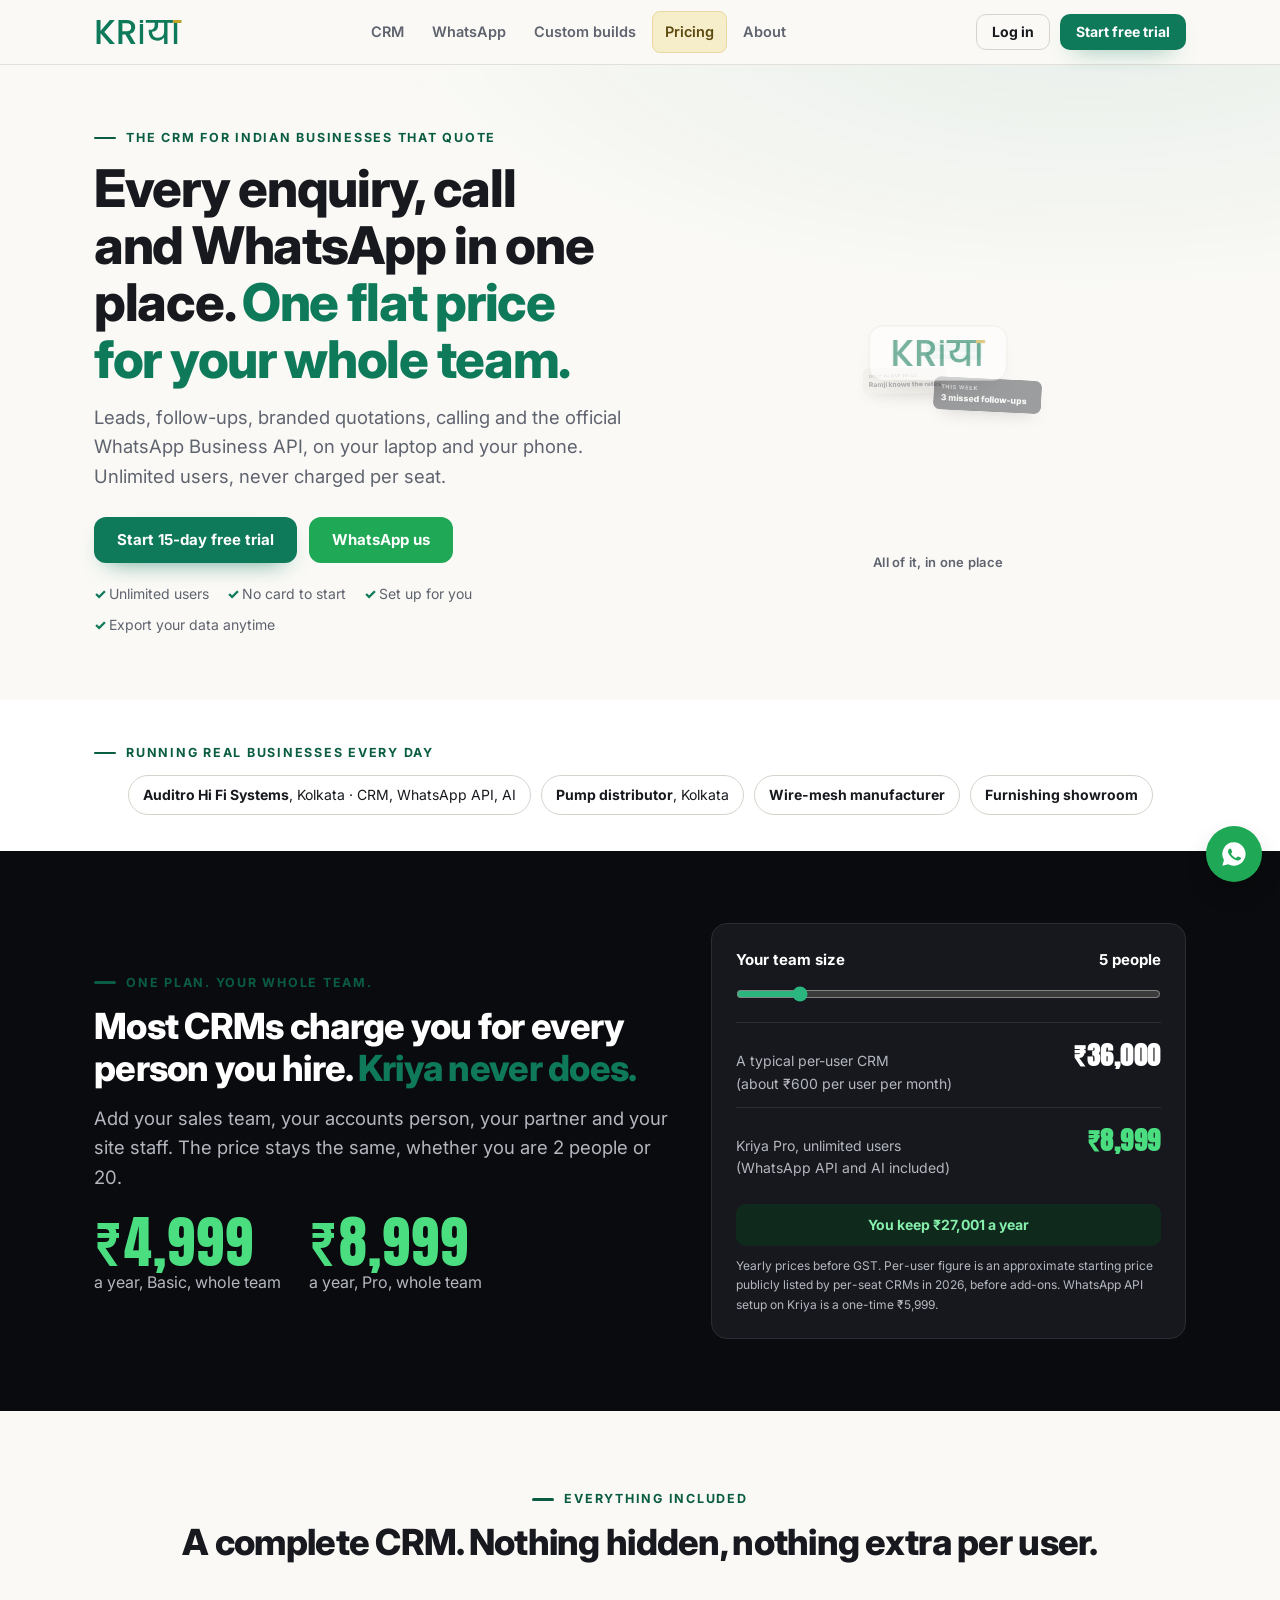
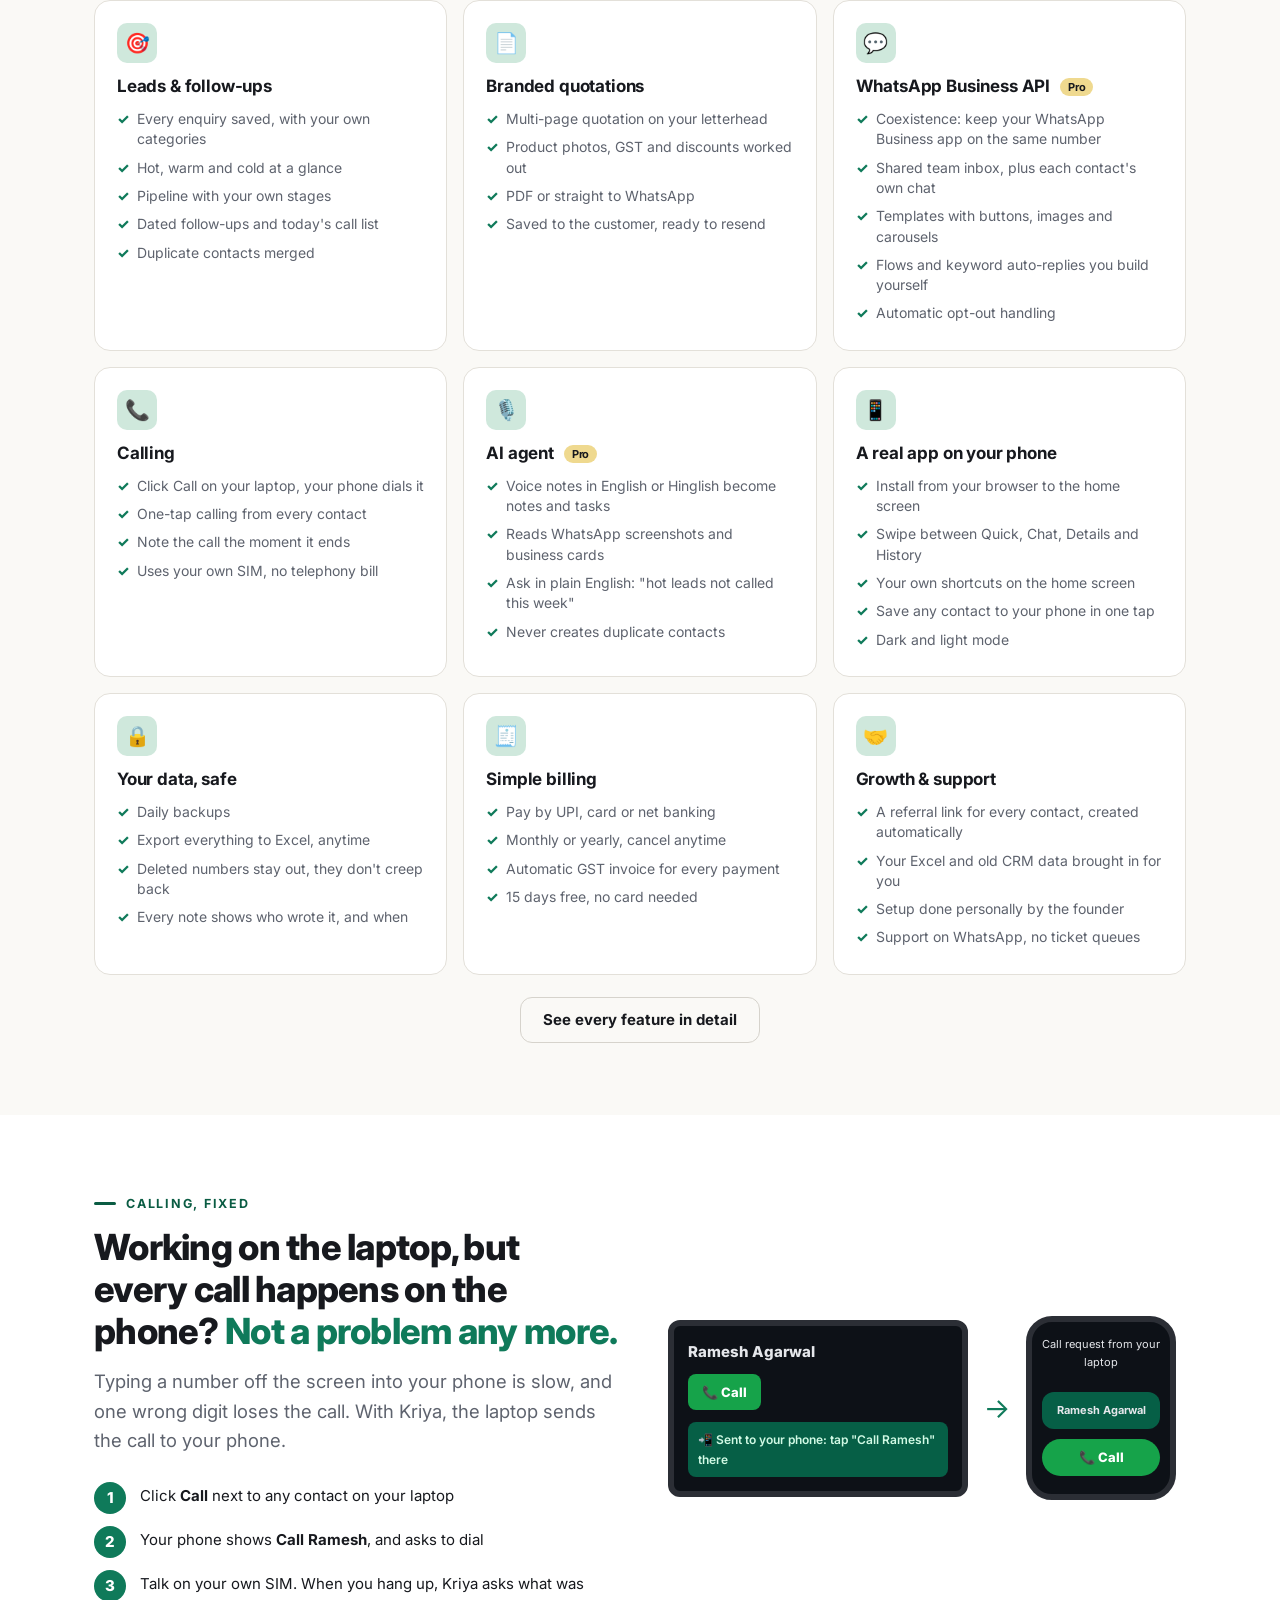
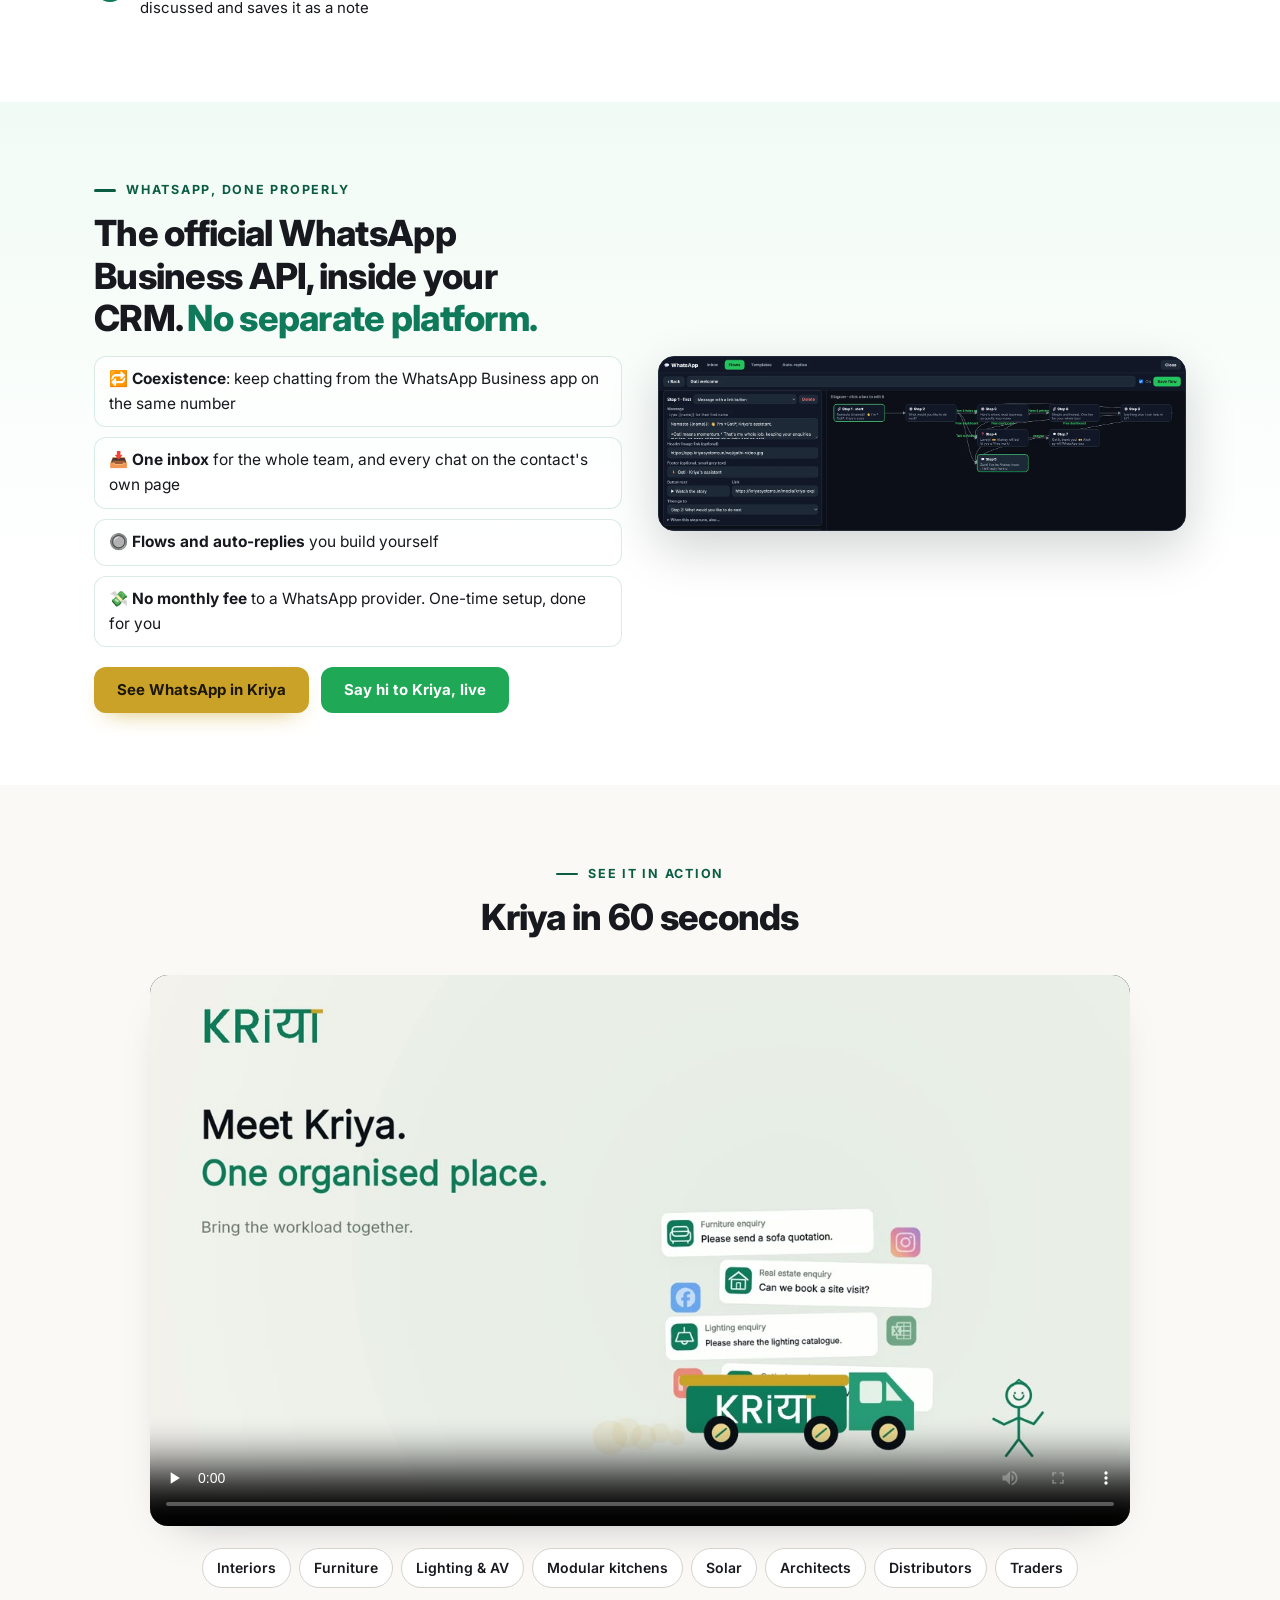
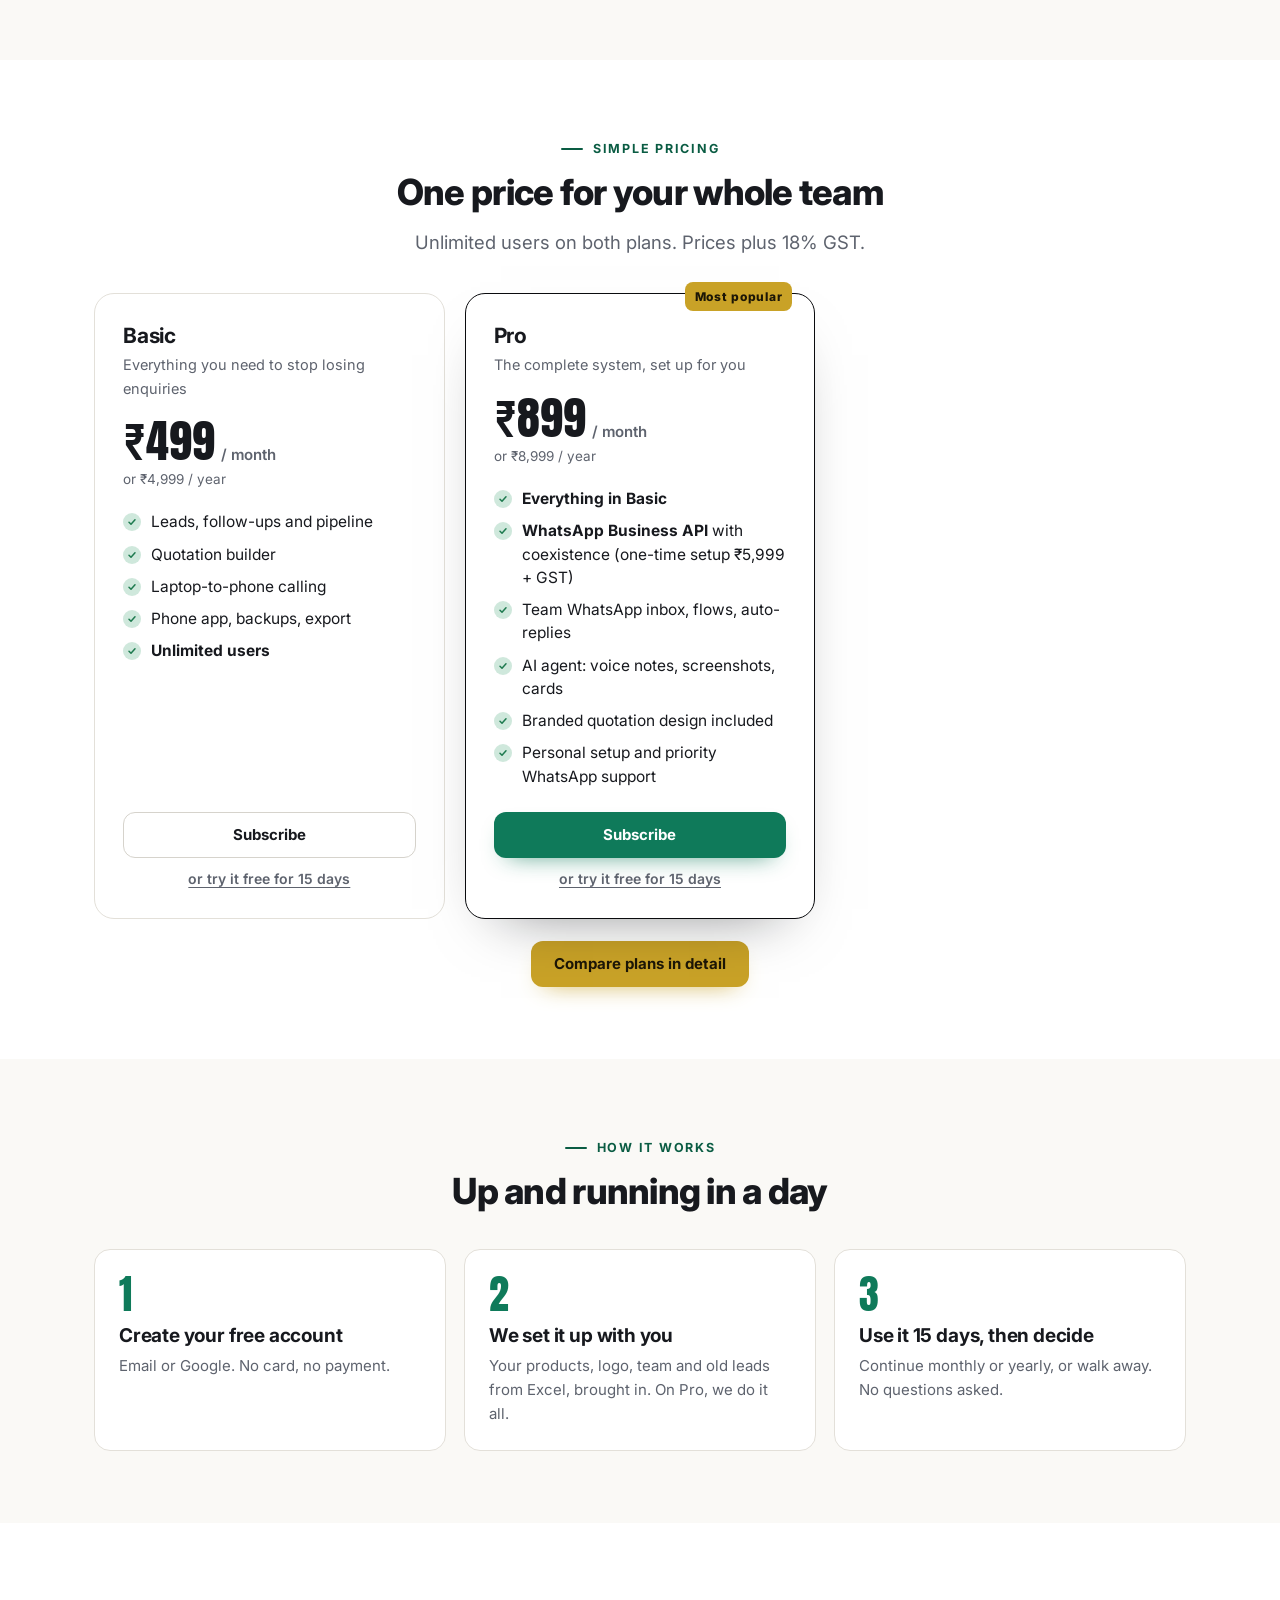
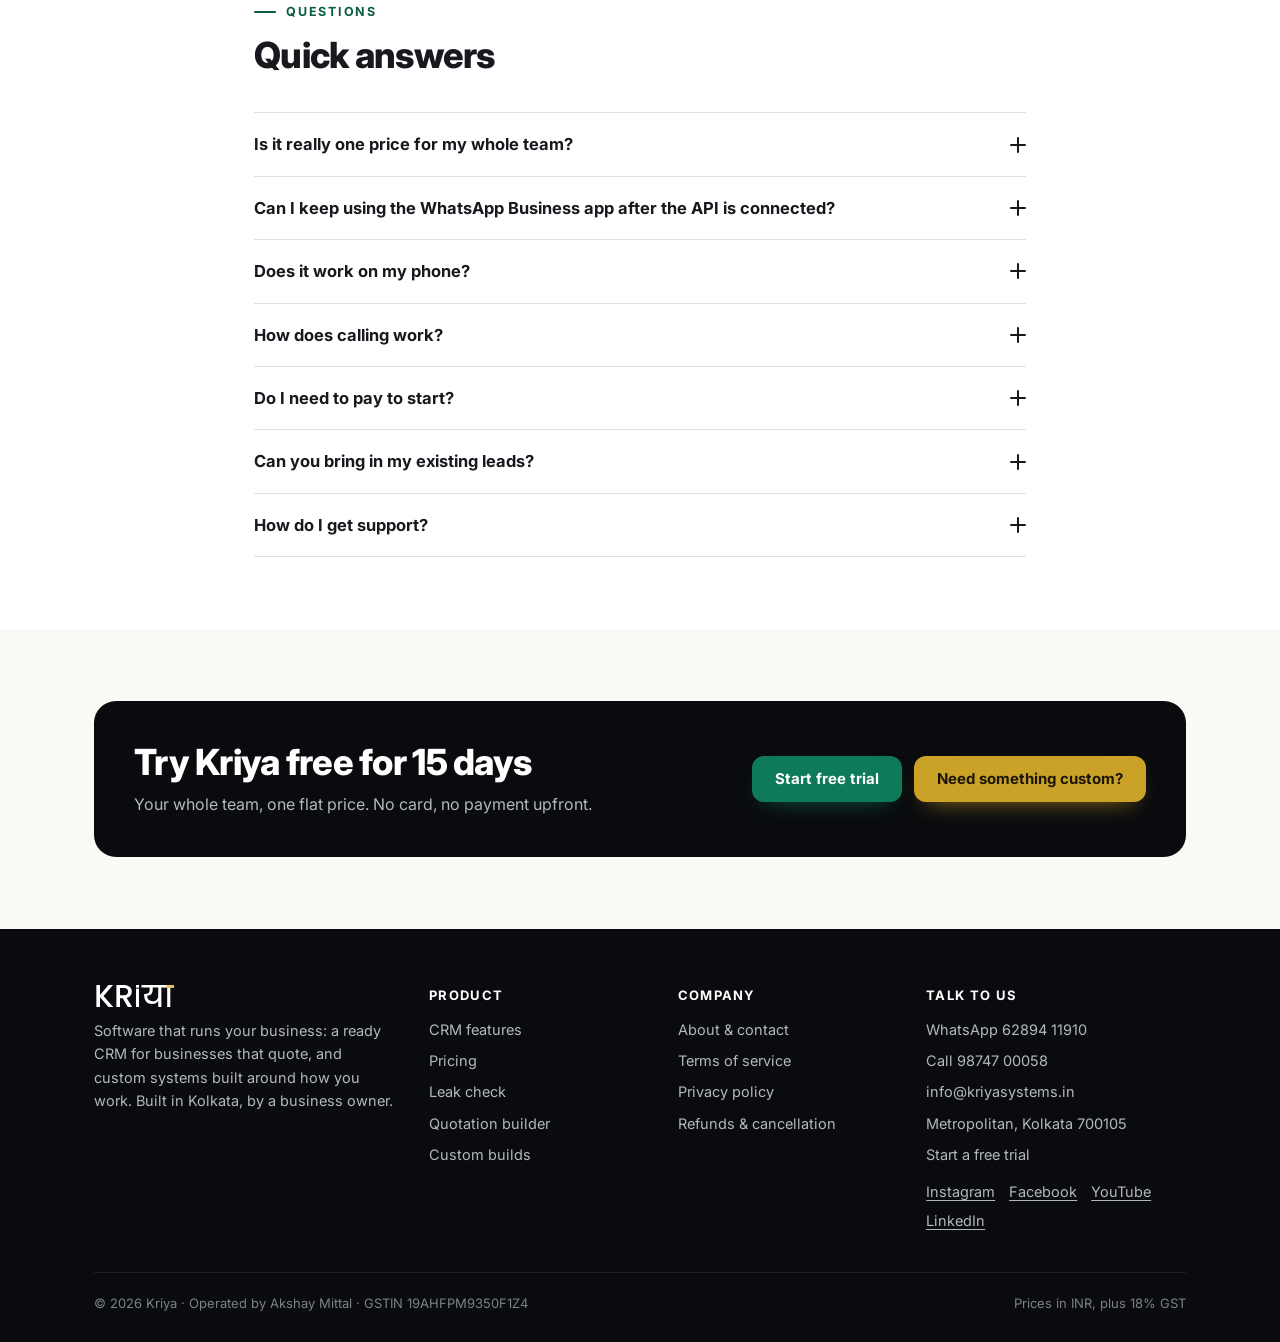
==== commit 40a55556: "Name Auditro Hi Fi Systems as the first business running on Kriya Co-Authored-By: Claude Opus 5.5 <n" ====
--- a/index.html
+++ b/index.html
@@ -95,7 +95,7 @@
   <div class="wrap">
     <div class="eyebrow center rv">Running real businesses every day</div>
     <div class="k-built rv">
-      <span><b>Home-theatre &amp; hi-fi retailer</b> · CRM, WhatsApp API, AI</span>
+      <span><b>Auditro Hi Fi Systems</b>, Kolkata · CRM, WhatsApp API, AI</span>
       <span><b>Pump distributor</b>, Kolkata</span>
       <span><b>Wire-mesh manufacturer</b></span>
       <span><b>Furnishing showroom</b></span>
